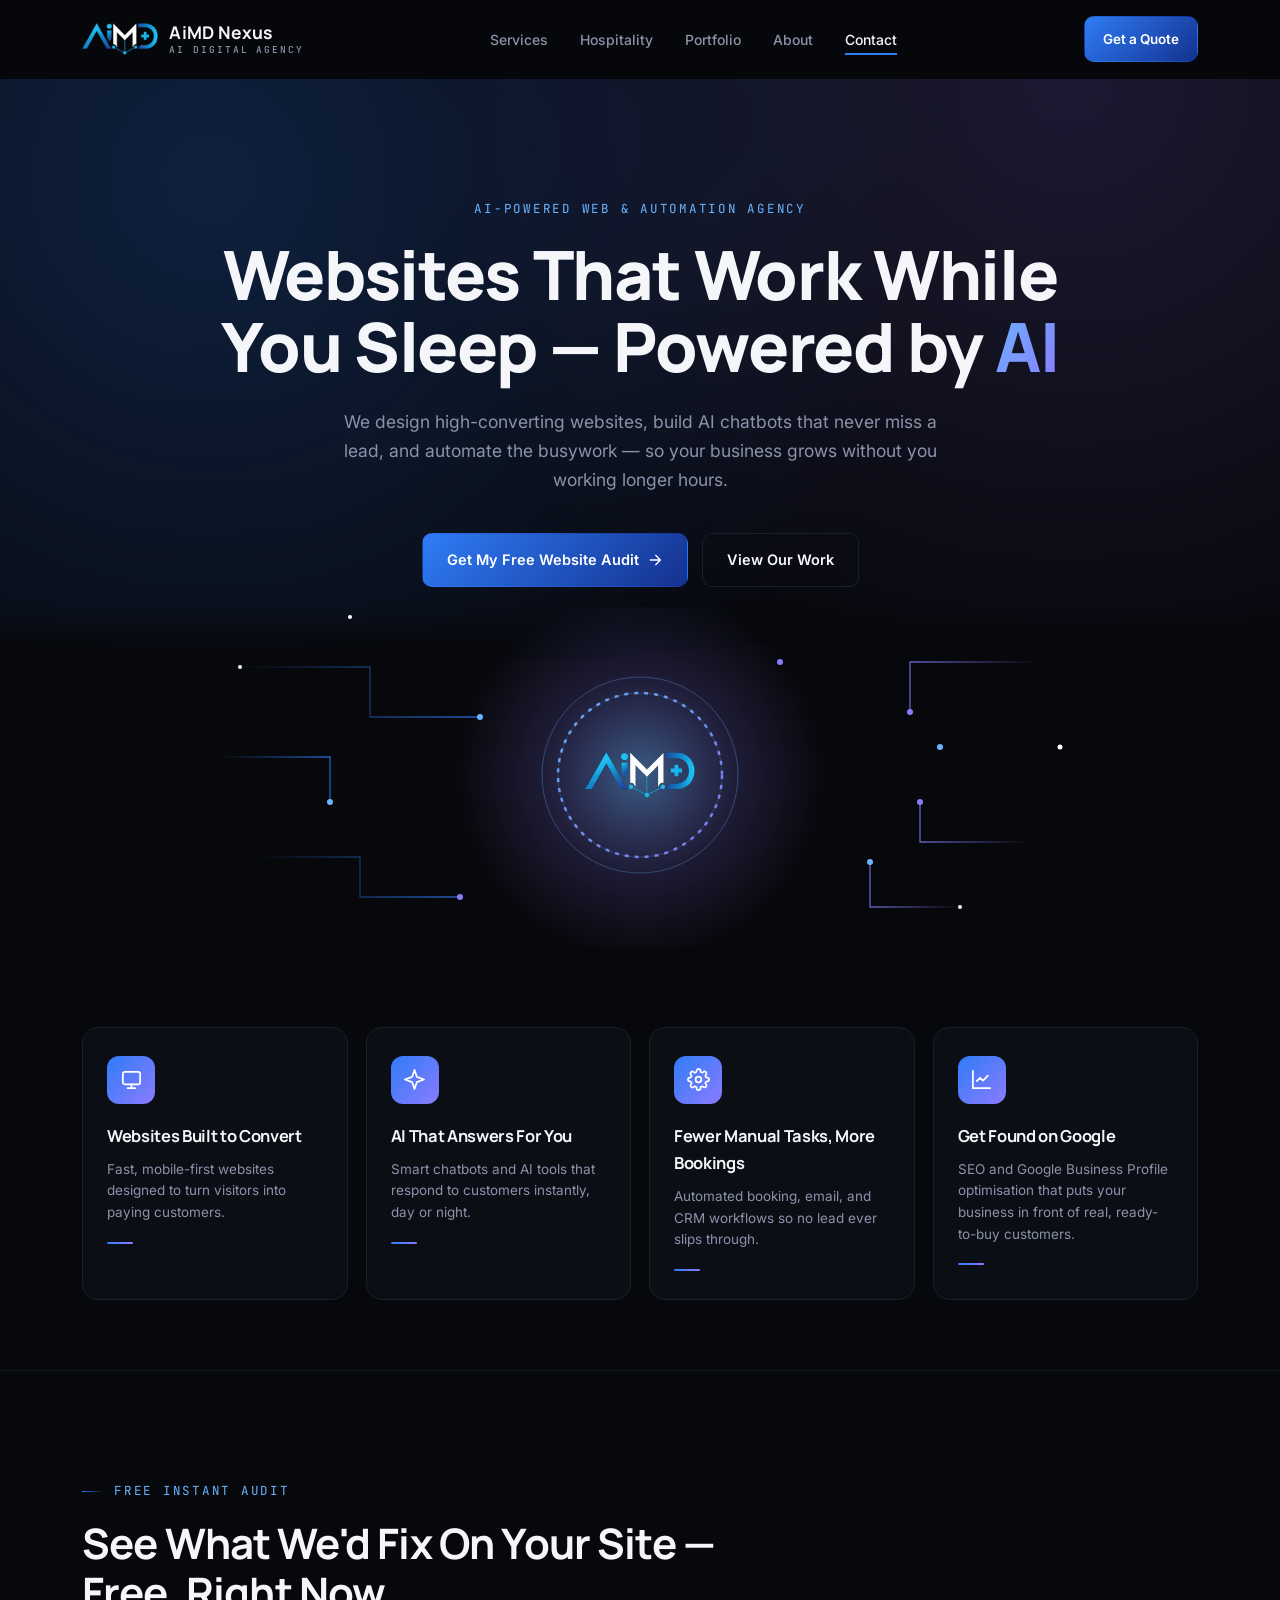
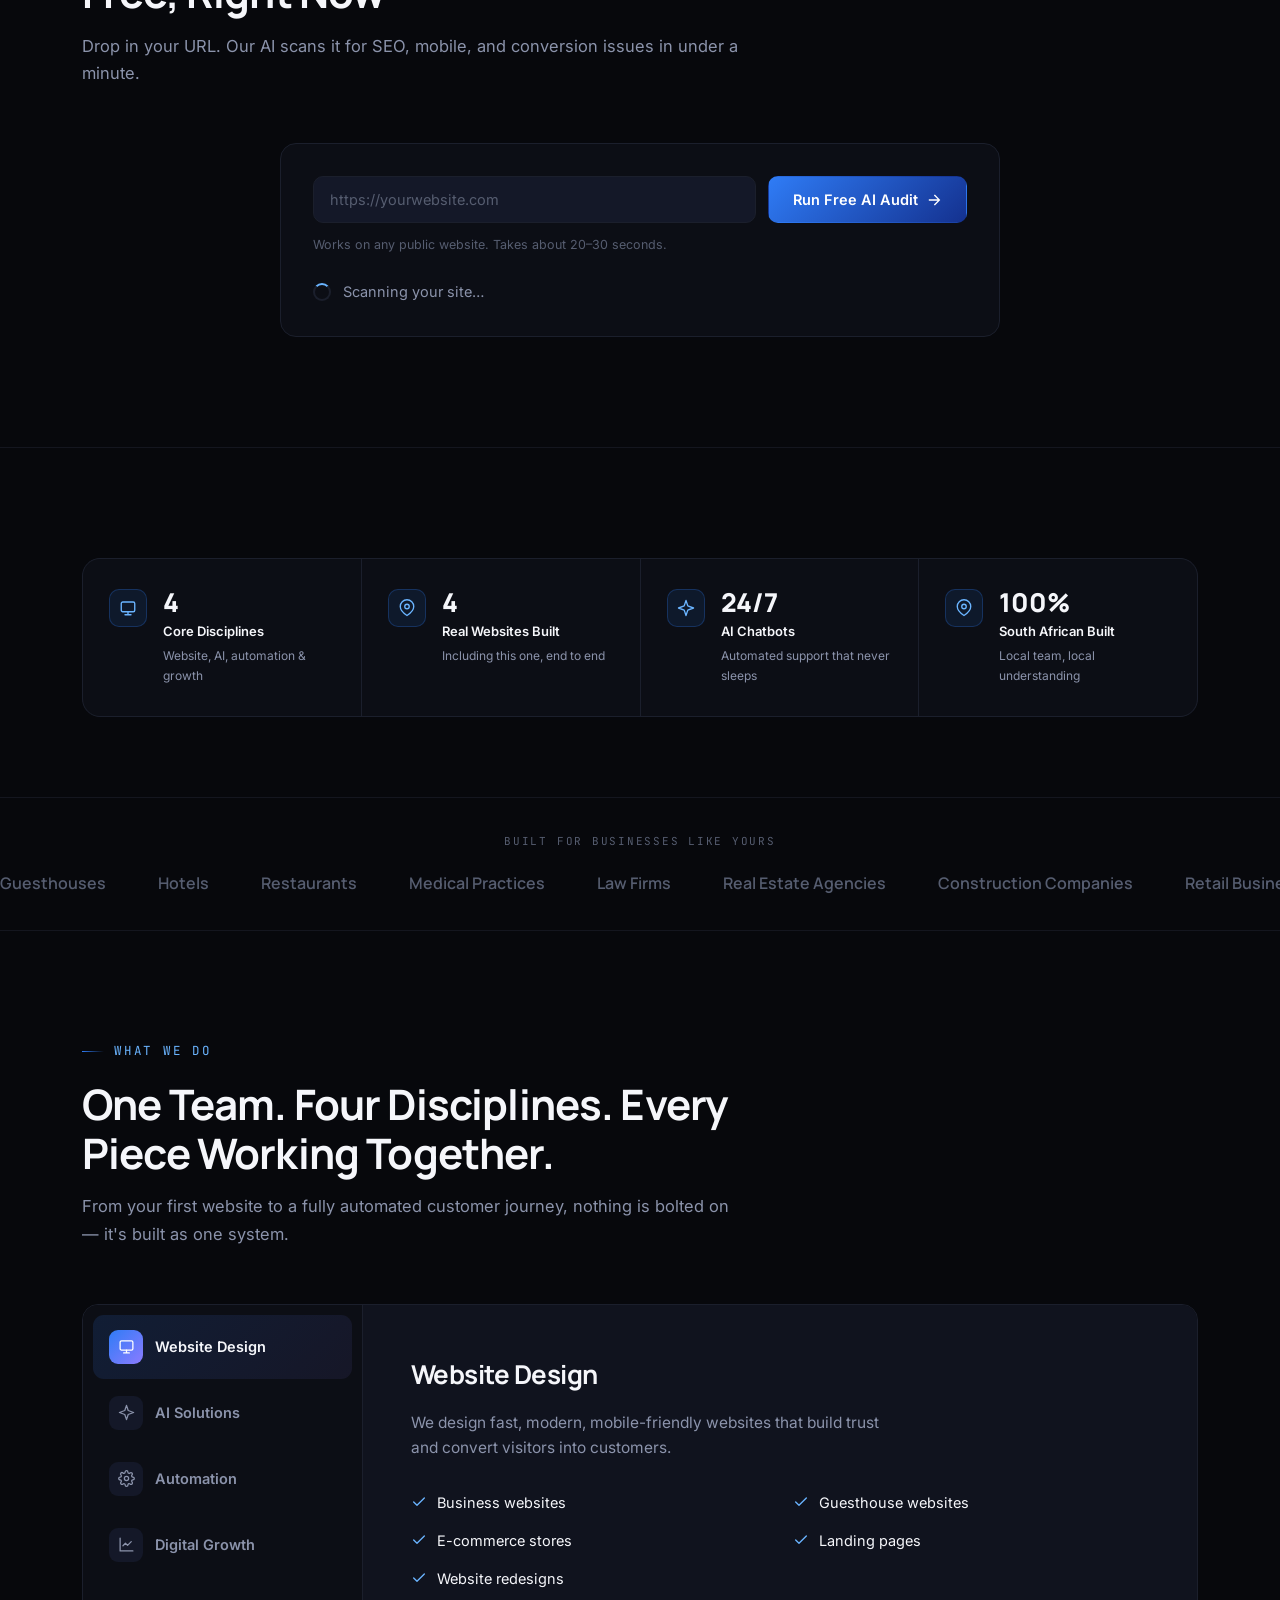
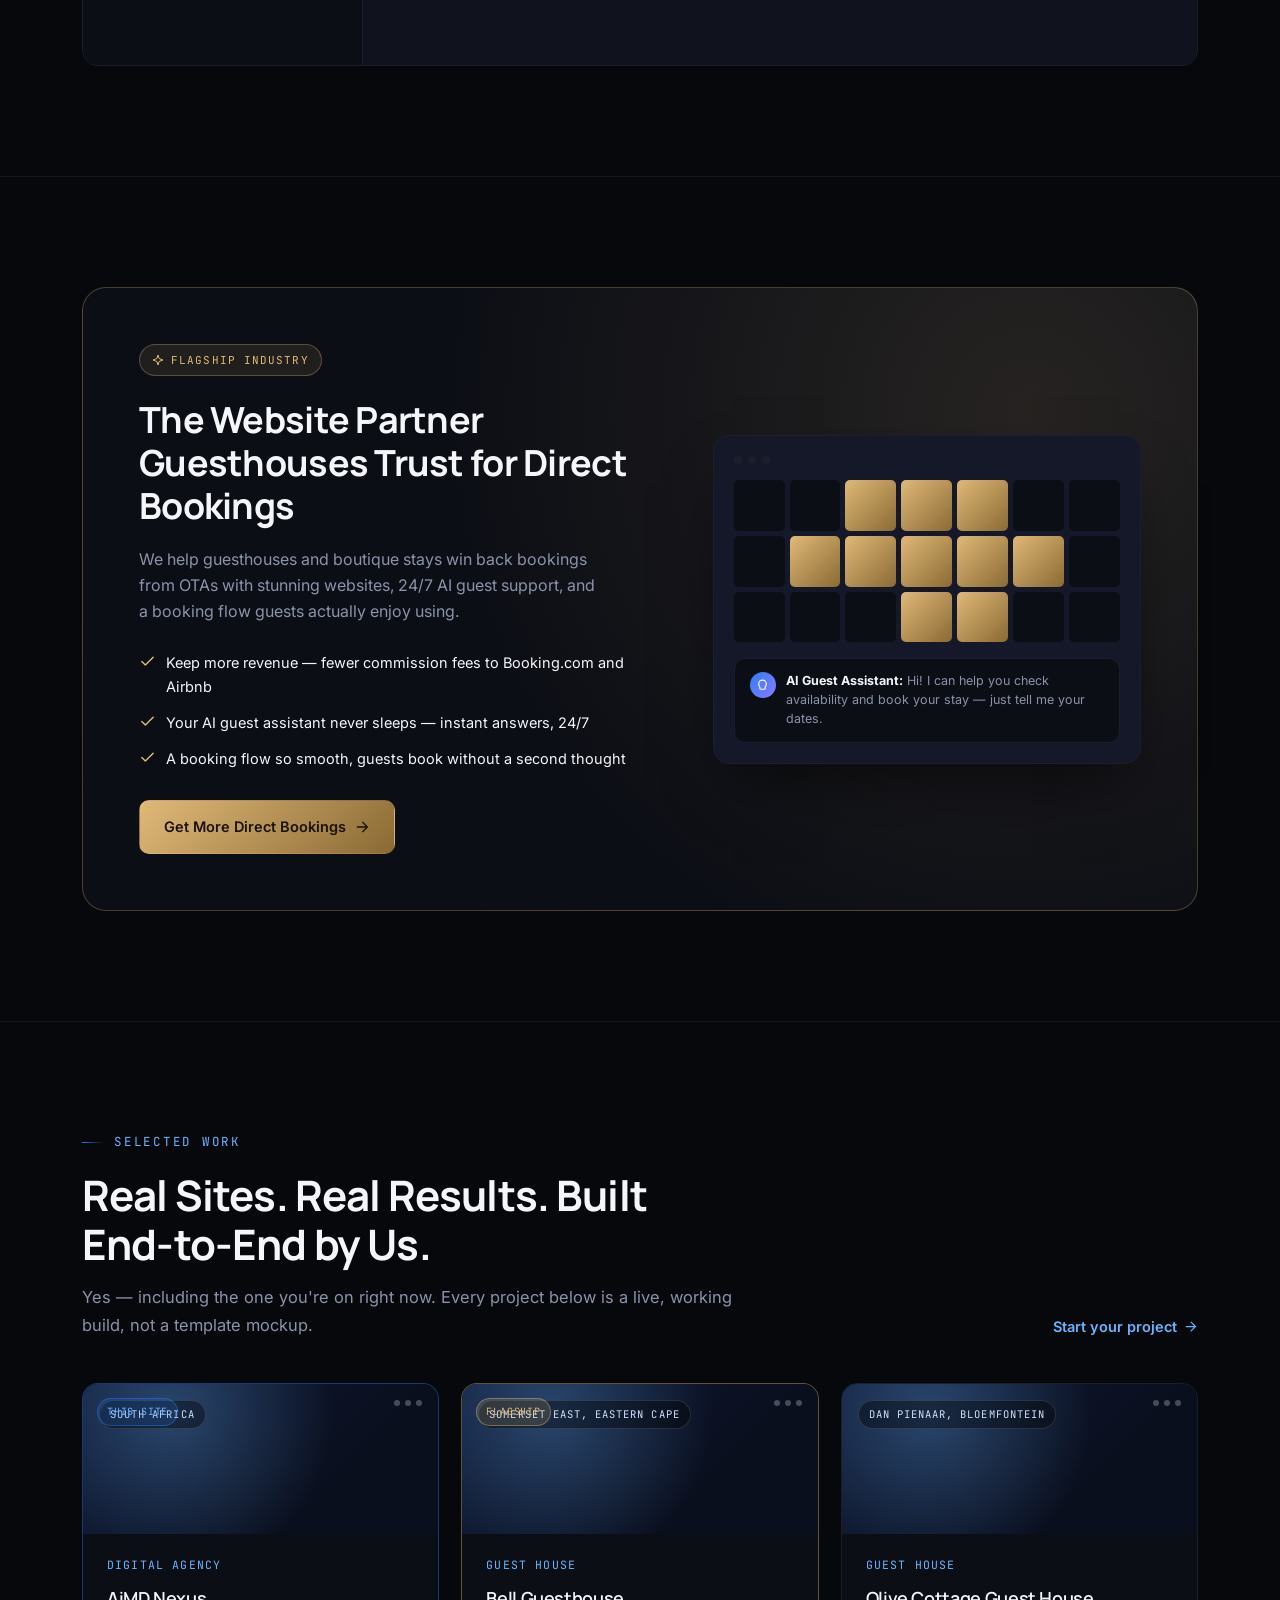
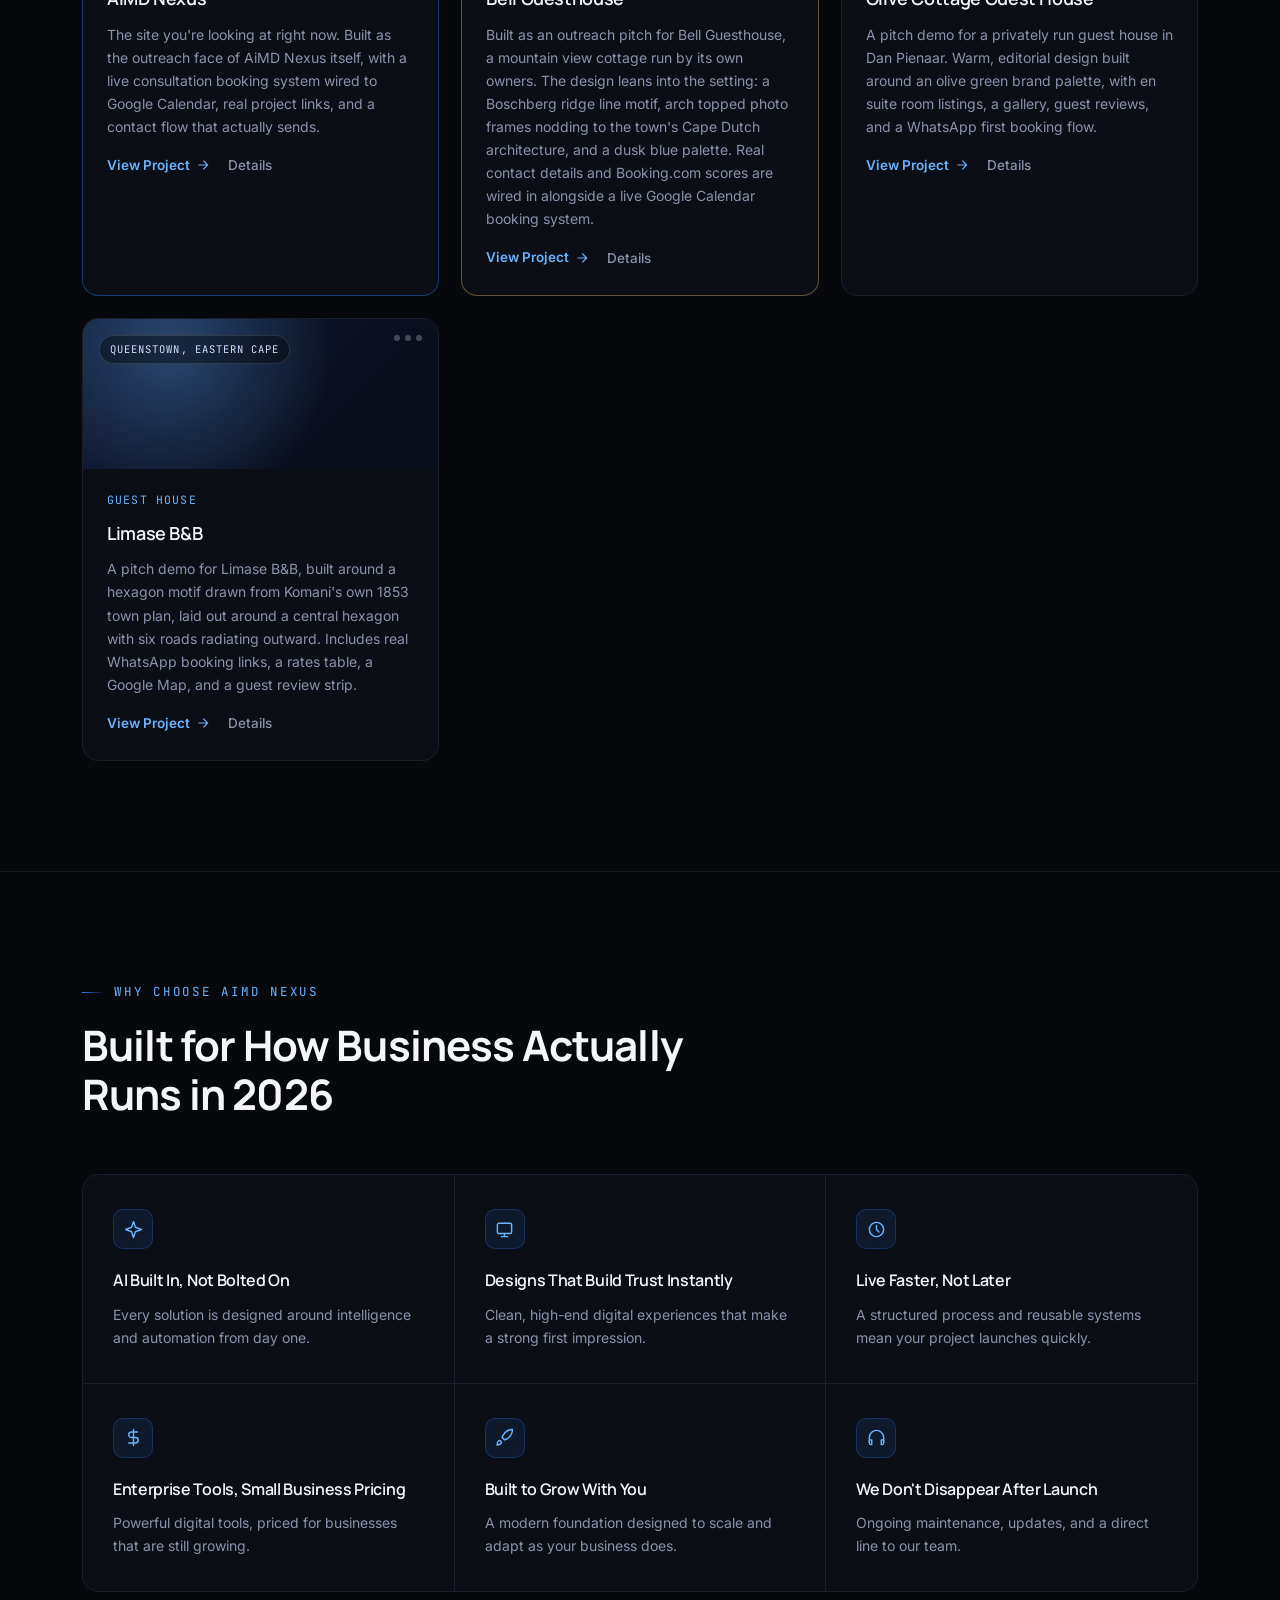
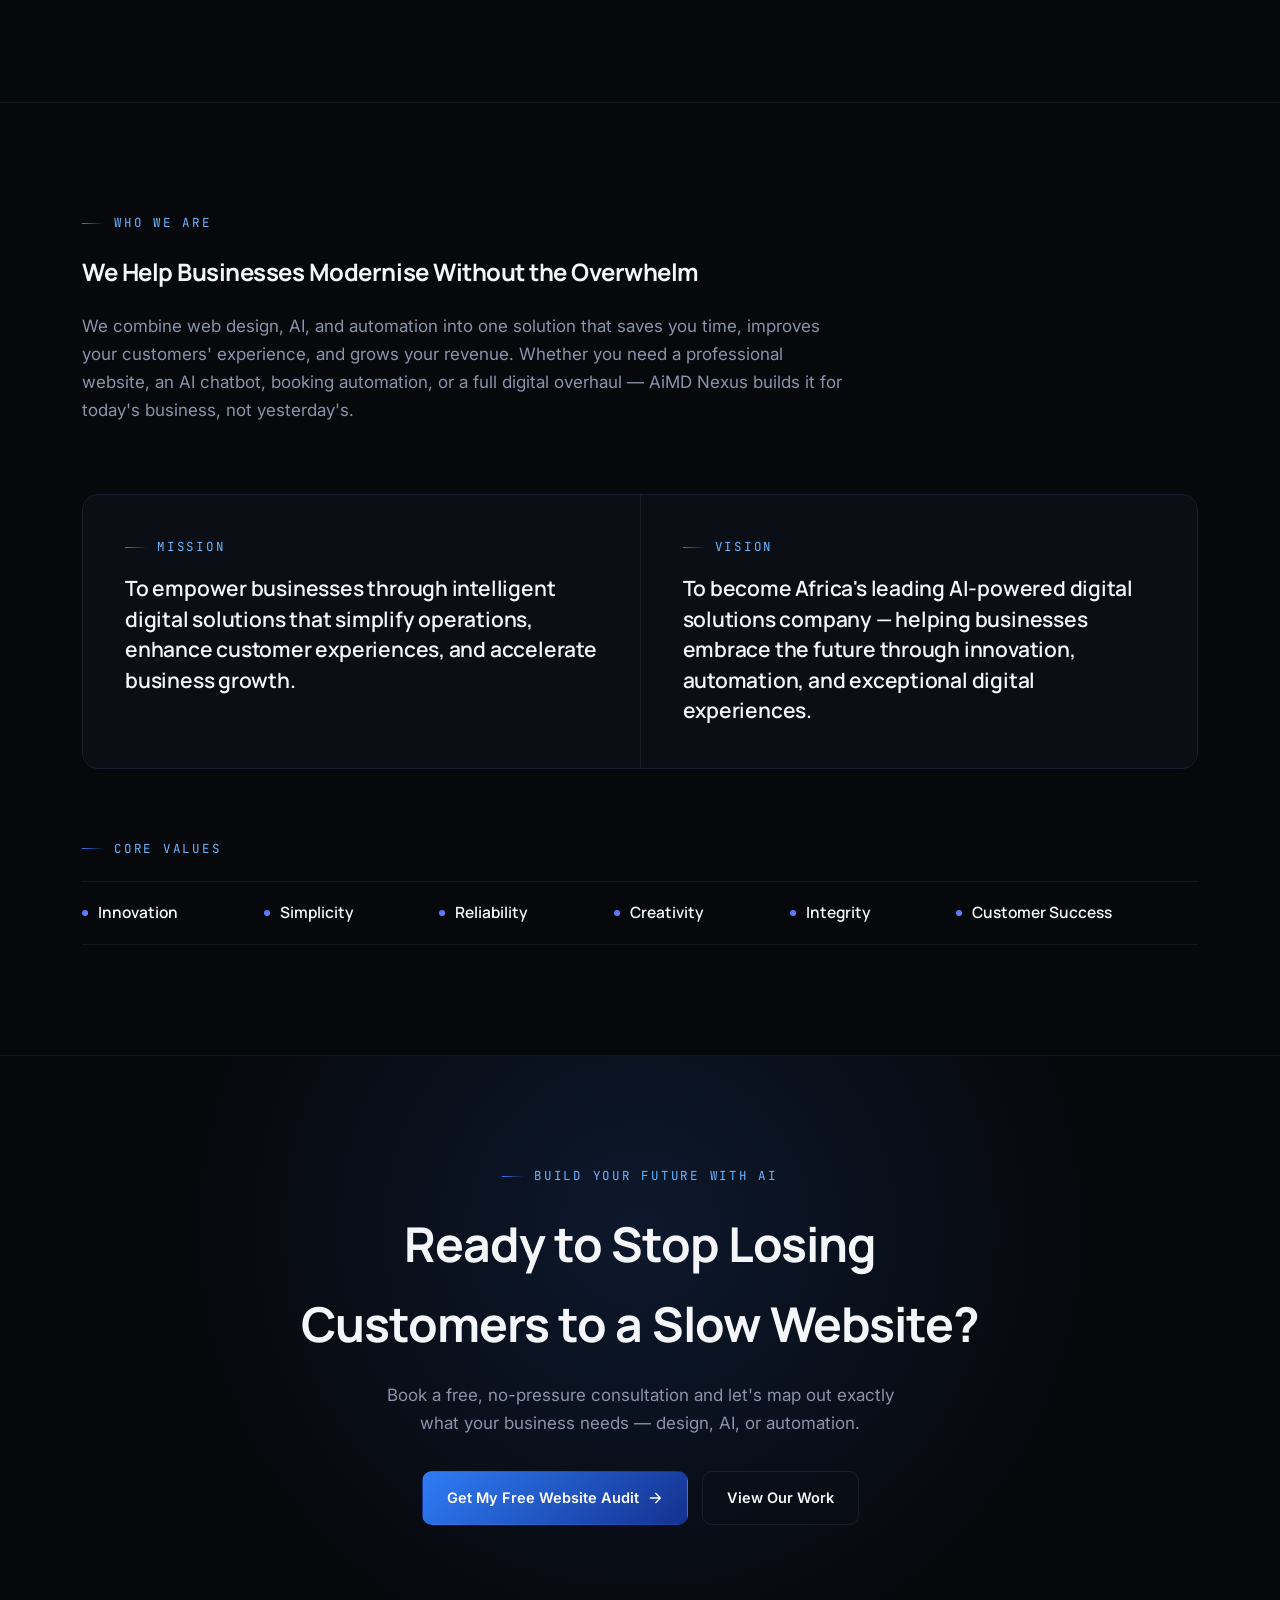
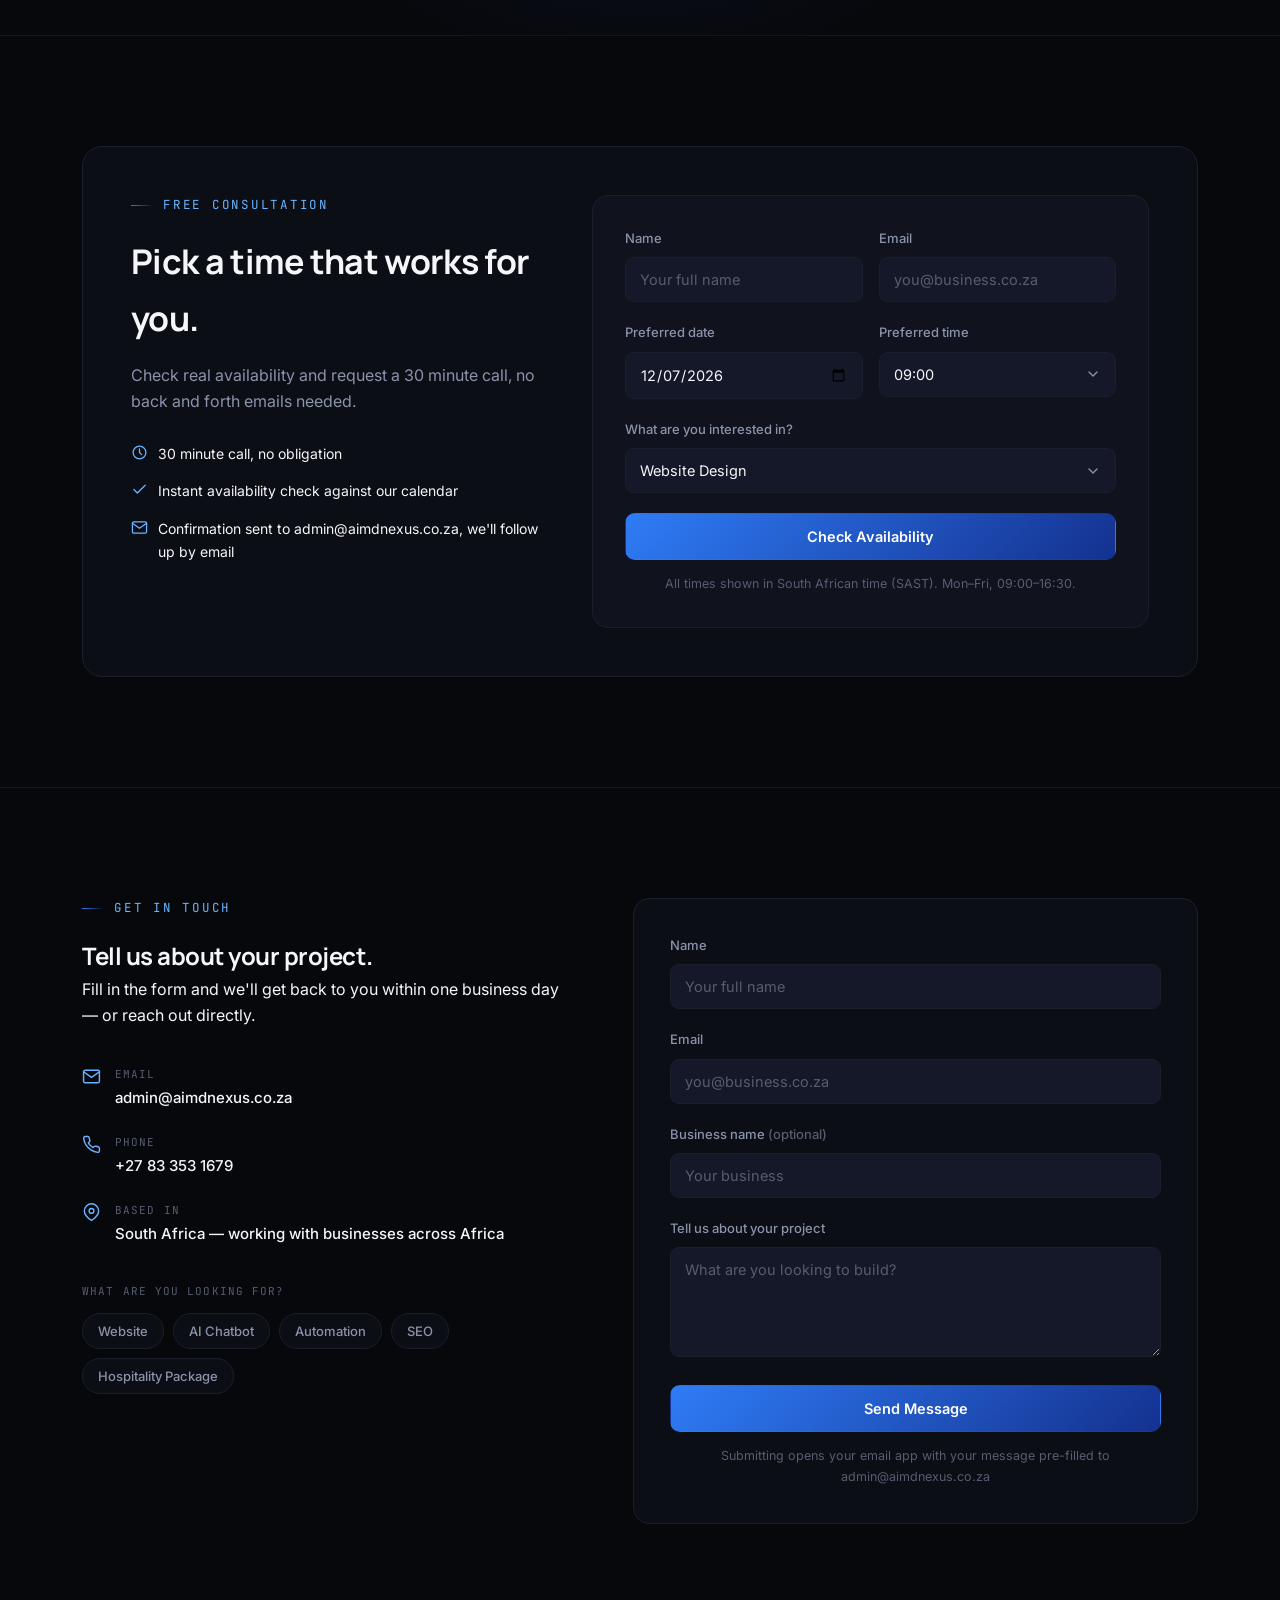
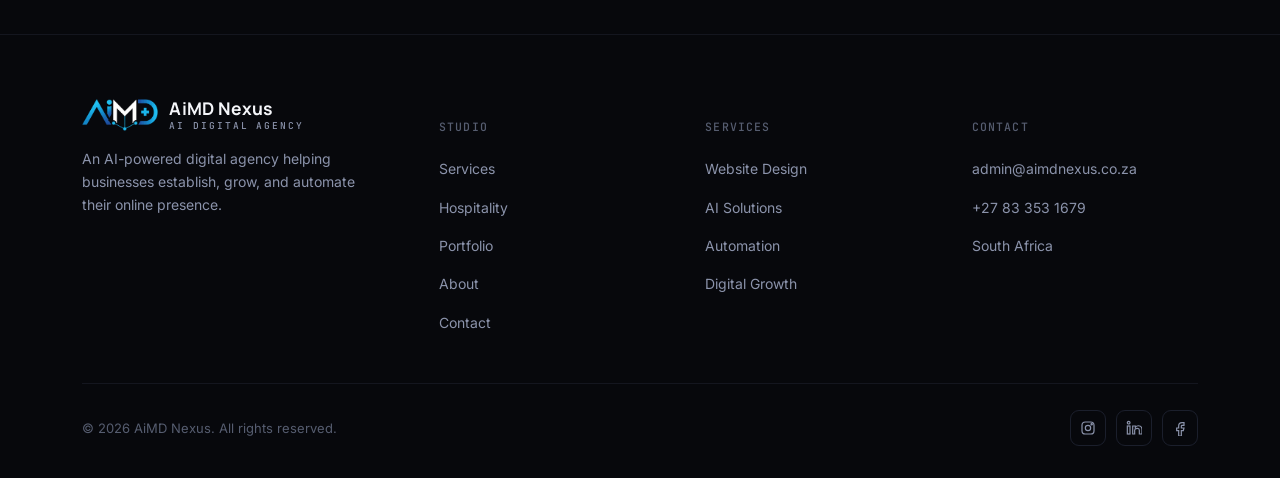
==== index.html @ cb008ee0 "Add files via upload" ====
<!DOCTYPE html>
<html lang="en">
<head>
<meta charset="UTF-8">
<meta name="viewport" content="width=device-width, initial-scale=1.0">
<title>AI Web Design & Automation Agency South Africa | AiMD Nexus</title>
<meta name="description" content="AiMD Nexus builds AI-powered websites, chatbots & automation for guesthouses and small businesses across South Africa. Book a free consultation today.">
<link rel="icon" type="image/png" href="[data-uri]">
<link rel="preconnect" href="https://fonts.googleapis.com">
<link rel="preconnect" href="https://fonts.gstatic.com" crossorigin>
<link href="https://fonts.googleapis.com/css2?family=Manrope:wght@500;600;700;800&family=Inter:wght@400;500;600&family=JetBrains+Mono:wght@500&display=swap" rel="stylesheet">
<style>
  :root{
    --bg: #07080c;
    --bg-panel: #0c0e15;
    --bg-panel-alt: #10131e;
    --bg-raised: #141828;
    --line: #1b1f2c;
    --line-soft: #14161f;
    --blue: #2f7cf6;
    --blue-deep: #14318f;
    --blue-glow: #6ab4ff;
    --violet: #8b7bff;
    --gold: #e0b978;
    --gold-deep: #8a6a34;
    --text: #f5f6fa;
    --muted: #8b93ab;
    --muted-dim: #565d70;
    --radius: 16px;
    --max: 1180px;
    --ease: cubic-bezier(.22,1,.36,1);
  }

  *,*::before,*::after{ box-sizing:border-box; }
  html{ scroll-behavior:smooth; }
  @media (prefers-reduced-motion: reduce){
    html{ scroll-behavior:auto; }
    *,*::before,*::after{ animation-duration:0.001ms !important; animation-iteration-count:1 !important; transition-duration:0.001ms !important; scroll-behavior:auto !important; }
  }

  body{
    margin:0;
    background:var(--bg);
    color:var(--text);
    font-family:'Inter',system-ui,sans-serif;
    font-size:16px;
    line-height:1.65;
    -webkit-font-smoothing:antialiased;
  }

  h1,h2,h3,h4{
    font-family:'Manrope',system-ui,sans-serif;
    margin:0;
    letter-spacing:-0.02em;
    color:var(--text);
  }

  p{ margin:0; }
  a{ color:inherit; text-decoration:none; }
  ul{ list-style:none; margin:0; padding:0; }
  button{ font-family:inherit; cursor:pointer; }
  img{ max-width:100%; display:block; }

  .wrap{ max-width:var(--max); margin:0 auto; padding:0 32px; }

  .eyebrow{
    display:flex; align-items:center; gap:10px;
    font-family:'JetBrains Mono',monospace; font-size:12.5px; letter-spacing:0.14em; text-transform:uppercase;
    color:var(--blue-glow); margin-bottom:18px;
  }
  .eyebrow::before{ content:''; width:22px; height:1px; background:linear-gradient(90deg,var(--blue),transparent); }
  .eyebrow.gold{ color:var(--gold); }
  .eyebrow.gold::before{ background:linear-gradient(90deg,var(--gold),transparent); }

  .btn{
    display:inline-flex; align-items:center; gap:8px; padding:14px 24px; border-radius:10px;
    font-weight:600; font-size:14.5px; border:1px solid transparent;
    transition:transform .25s var(--ease), box-shadow .25s var(--ease), background .25s var(--ease), border-color .25s var(--ease);
    white-space:nowrap;
  }
  .btn-primary{ background:linear-gradient(135deg,var(--blue),var(--blue-deep)); color:#fff; }
  .btn-primary:hover{ transform:translateY(-2px); box-shadow:0 12px 30px -10px rgba(47,124,246,.6); }
  .btn-ghost{ background:transparent; border-color:var(--line); color:var(--text); }
  .btn-ghost:hover{ border-color:var(--blue); background:rgba(47,124,246,.08); }
  .btn-gold{ background:linear-gradient(135deg,var(--gold),var(--gold-deep)); color:#1a1305; }
  .btn-gold:hover{ transform:translateY(-2px); box-shadow:0 12px 30px -10px rgba(224,185,120,.45); }
  .btn:hover svg{ transform:translateX(3px); }
  .btn svg{ transition:transform .25s var(--ease); }
  .btn-sm{ padding:11px 18px; font-size:13.5px; }

  .btn:focus-visible, a:focus-visible, button:focus-visible, input:focus-visible, textarea:focus-visible{
    outline:2px solid var(--blue-glow); outline-offset:3px; border-radius:6px;
  }

  /* ---------- AI AUDIT WIDGET ---------- */
  .audit-shell{
    max-width:720px; margin:0 auto;
    background:var(--bg-panel); border:1px solid var(--line); border-radius:var(--radius);
    padding:32px;
  }
  .audit-form{ display:flex; gap:12px; flex-wrap:wrap; }
  .audit-form input{
    flex:1 1 260px; background:var(--bg-raised); border:1px solid var(--line); border-radius:10px;
    padding:14px 16px; color:var(--text); font-size:14.5px; font-family:inherit;
  }
  .audit-form input::placeholder{ color:var(--muted-dim); }
  .audit-note{ margin-top:12px; font-size:12.5px; color:var(--muted-dim); }

  .audit-error{
    margin-top:16px; padding:14px 16px; border-radius:10px;
    background:rgba(224,90,90,.1); border:1px solid rgba(224,90,90,.3); color:#f0a3a3; font-size:14px;
  }

  .audit-loading{
    margin-top:24px; display:flex; align-items:center; gap:12px; color:var(--muted); font-size:14.5px;
  }
  .audit-spinner{
    width:18px; height:18px; border-radius:50%;
    border:2px solid var(--line); border-top-color:var(--blue-glow);
    animation:auditSpin .8s linear infinite;
  }
  @keyframes auditSpin{ to{ transform:rotate(360deg); } }

  .audit-results{ margin-top:28px; }
  .audit-impression{ font-size:16px; color:var(--text); margin-bottom:20px; }
  .audit-findings{ display:grid; gap:10px; margin-bottom:24px; }
  .audit-finding{
    display:flex; align-items:flex-start; gap:12px; padding:14px 16px;
    background:var(--bg-raised); border:1px solid var(--line); border-radius:10px;
  }
  .audit-finding-icon{
    width:20px; height:20px; border-radius:50%; flex:0 0 20px; margin-top:2px;
    display:flex; align-items:center; justify-content:center; font-size:12px; font-weight:700;
  }
  .audit-finding-icon.pass{ background:rgba(90,200,140,.15); color:#7ee0ab; }
  .audit-finding-icon.warning{ background:rgba(224,185,120,.15); color:var(--gold); }
  .audit-finding-icon.fail{ background:rgba(224,90,90,.15); color:#f0a3a3; }
  .audit-finding-body b{ display:block; font-size:13.5px; color:var(--text); margin-bottom:2px; }
  .audit-finding-body span{ font-size:13.5px; color:var(--muted); }

  .audit-fixes h4{ font-size:14px; color:var(--text); margin-bottom:10px; }
  .audit-fixes ul{ display:grid; gap:8px; margin-bottom:24px; }
  .audit-fixes li{ font-size:14px; color:var(--muted); padding-left:20px; position:relative; }
  .audit-fixes li::before{ content:'\2192'; position:absolute; left:0; color:var(--blue-glow); }

  @media (max-width:640px){
    .audit-shell{ padding:24px; }
    .audit-form{ flex-direction:column; }
  }

  /* ---------- NAV ---------- */
  header{
    position:sticky; top:0; z-index:100;
    background:rgba(7,8,12,.7); backdrop-filter:blur(16px); -webkit-backdrop-filter:blur(16px);
    border-bottom:1px solid transparent; transition:border-color .3s var(--ease), background .3s var(--ease);
  }
  header.scrolled{ border-bottom-color:var(--line); background:rgba(7,8,12,.92); }
  nav{ display:flex; align-items:center; justify-content:space-between; padding:16px 32px; max-width:var(--max); margin:0 auto; }
  .brand{ display:flex; align-items:center; gap:11px; }
  .brand img{ height:32px; width:auto; }
  .brand-word{ display:flex; flex-direction:column; line-height:1; }
  .brand-word .b1{ font-family:'Manrope'; font-weight:700; font-size:17.5px; letter-spacing:0.005em; }
  .brand-word .b2{ font-family:'JetBrains Mono'; font-weight:500; font-size:9.5px; letter-spacing:.2em; color:var(--muted); margin-top:3px; }

  .nav-links{ display:flex; align-items:center; gap:32px; }
  .nav-links a{ font-size:14px; font-weight:500; color:var(--muted); position:relative; padding:4px 0; transition:color .2s; }
  .nav-links a::after{ content:''; position:absolute; left:0; bottom:-3px; height:2px; width:0; background:var(--blue); transition:width .25s var(--ease); }
  .nav-links a:hover, .nav-links a.active{ color:var(--text); }
  .nav-links a:hover::after, .nav-links a.active::after{ width:100%; }

  .nav-right{ display:flex; align-items:center; gap:20px; }
  .burger{ display:none; background:none; border:none; padding:8px; }
  .burger span{ display:block; width:22px; height:2px; background:var(--text); margin:5px 0; transition:transform .3s var(--ease), opacity .3s var(--ease); }
  .burger.open span:nth-child(1){ transform:translateY(7px) rotate(45deg); }
  .burger.open span:nth-child(2){ opacity:0; }
  .burger.open span:nth-child(3){ transform:translateY(-7px) rotate(-45deg); }

  .mobile-panel{ display:none; flex-direction:column; gap:2px; padding:8px 32px 22px; border-bottom:1px solid var(--line); background:rgba(7,8,12,.98); }
  .mobile-panel.open{ display:flex; }
  .mobile-panel a{ padding:13px 4px; font-size:15.5px; font-weight:500; color:var(--muted); border-bottom:1px solid var(--line-soft); }
  .mobile-panel a:hover{ color:var(--text); }
  .mobile-panel .btn{ margin-top:14px; justify-content:center; }

  /* ---------- HERO ---------- */
  .hero{ position:relative; padding:120px 0 60px; overflow:hidden; }
  .hero-glow{
    position:absolute; inset:-10% -10% auto -10%; height:640px; z-index:0; pointer-events:none;
    background:
      radial-gradient(circle at 22% 30%, rgba(47,124,246,.22), transparent 55%),
      radial-gradient(circle at 78% 15%, rgba(139,123,255,.16), transparent 50%);
    filter:blur(20px);
  }
  .hero .wrap{ position:relative; z-index:1; text-align:center; }
  .hero .eyebrow{ justify-content:center; }
  .hero .eyebrow::before{ display:none; }
  .hero h1{ font-size:clamp(38px,6vw,68px); font-weight:800; line-height:1.06; max-width:920px; margin:0 auto; }
  .hero h1 span{
    background:linear-gradient(120deg,var(--blue-glow),var(--violet));
    -webkit-background-clip:text; background-clip:text; color:transparent;
  }
  .hero-sub{ margin:26px auto 0; max-width:600px; font-size:17.5px; color:var(--muted); }
  .hero-actions{ display:flex; gap:14px; margin-top:38px; flex-wrap:wrap; justify-content:center; }

  .hero-orb{ position:relative; height:340px; margin-top:20px; z-index:1; }
  .hero-orb svg{ width:100%; height:100%; }
  .orb-ring{ animation:ringSpin 40s linear infinite; transform-origin:460px 190px; }
  .orb-ring-pulse{ animation:ringPulse 3.2s ease-in-out infinite; transform-origin:460px 190px; }
  @keyframes ringSpin{ from{ transform:rotate(0deg); } to{ transform:rotate(360deg); } }
  @keyframes ringPulse{ 0%,100%{ opacity:.3; } 50%{ opacity:.7; } }
  .trace-node{ animation:pulse 3.6s ease-in-out infinite; }
  @keyframes pulse{ 0%,100%{ opacity:.5; } 50%{ opacity:1; } }
  .spark{ animation:sparkle 2.4s ease-in-out infinite; }
  @keyframes sparkle{ 0%,100%{ opacity:.3; } 50%{ opacity:1; } }

  /* ---------- QUICK GLANCE GRID ---------- */
  .quick-glance{ padding:20px 0 70px; border-top:none; }
  .quick-grid{ display:grid; grid-template-columns:repeat(4,1fr); gap:18px; }
  .quick-card{
    background:var(--bg-panel); border:1px solid var(--line); border-radius:16px; padding:28px 24px;
    transition:transform .3s var(--ease), border-color .3s var(--ease);
  }
  .quick-card:hover{ transform:translateY(-3px); border-color:rgba(47,124,246,.4); }
  .quick-card .qc-icon{
    width:48px; height:48px; border-radius:12px; display:flex; align-items:center; justify-content:center;
    background:linear-gradient(135deg,var(--blue),var(--violet)); margin-bottom:18px;
  }
  .quick-card .qc-icon svg{ width:23px; height:23px; stroke:#fff; }
  .quick-card h3{ font-size:16.5px; font-weight:700; }
  .quick-card p{ margin-top:10px; color:var(--muted); font-size:13.5px; line-height:1.6; }
  .qc-line{ margin-top:18px; width:26px; height:2px; background:linear-gradient(90deg,var(--blue),var(--violet)); border-radius:2px; }

  /* ---------- STATS STRIP ---------- */
  .stats-strip{ padding-bottom:80px; }
  .stats-panel{
    background:var(--bg-panel); border:1px solid var(--line); border-radius:18px;
    display:grid; grid-template-columns:repeat(4,1fr); gap:1px; background:var(--line); overflow:hidden;
  }
  .stat-item{ background:var(--bg-panel); padding:30px 26px; display:flex; gap:16px; align-items:flex-start; }
  .stat-item .si-icon{ width:38px; height:38px; border-radius:10px; background:rgba(47,124,246,.1); border:1px solid rgba(47,124,246,.25); display:flex; align-items:center; justify-content:center; flex-shrink:0; }
  .stat-item .si-icon svg{ width:18px; height:18px; stroke:var(--blue-glow); }
  .stat-item .si-num{ font-family:'Manrope'; font-weight:800; font-size:26px; line-height:1; }
  .stat-item .si-label{ font-size:13px; font-weight:600; margin-top:6px; }
  .stat-item .si-sub{ font-size:12px; color:var(--muted); margin-top:4px; }

  /* ---------- MARQUEE ---------- */
  .marquee-section{ padding:34px 0; border-top:1px solid var(--line-soft); border-bottom:1px solid var(--line-soft); overflow:hidden; }
  .marquee-label{ text-align:center; font-family:'JetBrains Mono'; font-size:11px; letter-spacing:.16em; text-transform:uppercase; color:var(--muted-dim); margin-bottom:20px; }
  .marquee-track{ display:flex; width:max-content; gap:52px; animation:scroll-left 32s linear infinite; }
  .marquee-section:hover .marquee-track{ animation-play-state:paused; }
  @keyframes scroll-left{ from{ transform:translateX(0); } to{ transform:translateX(-50%); } }
  .marquee-track span{ font-family:'Manrope'; font-weight:600; font-size:16px; color:var(--muted-dim); white-space:nowrap; }
  @media (prefers-reduced-motion: reduce){
    .marquee-track{ animation:none; flex-wrap:wrap; justify-content:center; }
  }

  /* ---------- SECTION shared ---------- */
  section{ padding:110px 0; border-top:1px solid var(--line-soft); }
  .hero{ border-top:none; }
  .marquee-section + section{ border-top:none; }
  .section-head{ max-width:660px; margin-bottom:56px; }
  .section-head.center{ margin-left:auto; margin-right:auto; text-align:center; }
  .section-head.center .eyebrow{ justify-content:center; }
  .section-head.center .eyebrow::before{ display:none; }
  .section-head h2{ font-size:clamp(28px,3.6vw,42px); font-weight:700; line-height:1.16; }
  .section-head p.lead{ margin-top:16px; color:var(--muted); font-size:16.5px; }

  [data-reveal]{ opacity:0; transform:translateY(22px); transition:opacity .7s var(--ease), transform .7s var(--ease); }
  [data-reveal].in-view{ opacity:1; transform:translateY(0); }

  /* ---------- SERVICES TABS ---------- */
  .tabs-shell{ display:grid; grid-template-columns:280px 1fr; gap:0; border:1px solid var(--line); border-radius:var(--radius); overflow:hidden; }
  .tabs-list{ background:var(--bg-panel); border-right:1px solid var(--line); padding:10px; display:flex; flex-direction:column; gap:2px; }
  .tab-btn{
    display:flex; align-items:center; gap:12px; padding:15px 16px; border-radius:11px; background:none; border:none;
    text-align:left; color:var(--muted); font-size:14.5px; font-weight:600; font-family:'Inter'; transition:all .2s var(--ease);
  }
  .tab-btn .tab-ic{ width:34px; height:34px; border-radius:9px; background:var(--bg-raised); display:flex; align-items:center; justify-content:center; flex-shrink:0; }
  .tab-btn .tab-ic svg{ width:17px; height:17px; stroke:var(--muted); }
  .tab-btn:hover{ background:var(--bg-panel-alt); color:var(--text); }
  .tab-btn.active{ background:linear-gradient(135deg, rgba(47,124,246,.14), rgba(139,123,255,.08)); color:var(--text); }
  .tab-btn.active .tab-ic{ background:linear-gradient(135deg,var(--blue),var(--violet)); }
  .tab-btn.active .tab-ic svg{ stroke:#fff; }

  .tab-panel{ background:var(--bg-panel-alt); padding:48px; position:relative; min-height:360px; }
  .tab-content{ display:none; animation:fadeUp .4s var(--ease); }
  .tab-content.active{ display:block; }
  @keyframes fadeUp{ from{ opacity:0; transform:translateY(10px);} to{ opacity:1; transform:translateY(0);} }
  .tab-content h3{ font-size:26px; font-weight:700; }
  .tab-content p.tab-desc{ margin-top:14px; color:var(--muted); font-size:15.5px; max-width:480px; }
  .tab-bullets{ margin-top:30px; display:grid; grid-template-columns:1fr 1fr; gap:14px 26px; }
  .tab-bullets li{ display:flex; align-items:flex-start; gap:10px; font-size:14.5px; color:var(--text); }
  .tab-bullets svg{ width:16px; height:16px; stroke:var(--blue-glow); flex-shrink:0; margin-top:3px; }

  /* ---------- HOSPITALITY SPOTLIGHT ---------- */
  .spotlight{
    border:1px solid rgba(224,185,120,.28); border-radius:24px;
    background:
      radial-gradient(circle at 85% 20%, rgba(224,185,120,.12), transparent 55%),
      var(--bg-panel);
    padding:56px; display:grid; grid-template-columns:1.1fr 0.9fr; gap:50px; align-items:center;
  }
  .spotlight-badge{
    display:inline-flex; align-items:center; gap:7px; font-family:'JetBrains Mono'; font-size:11px; letter-spacing:.1em;
    text-transform:uppercase; color:var(--gold); background:rgba(224,185,120,.1); border:1px solid rgba(224,185,120,.3);
    padding:6px 12px; border-radius:100px; margin-bottom:22px;
  }
  .spotlight h2{ font-size:clamp(26px,3.2vw,36px); font-weight:700; line-height:1.2; }
  .spotlight p.desc{ margin-top:18px; color:var(--muted); font-size:16px; max-width:460px; }
  .spotlight-points{ margin-top:26px; display:flex; flex-direction:column; gap:12px; }
  .spotlight-points li{ display:flex; gap:10px; align-items:flex-start; font-size:14.5px; color:var(--text); }
  .spotlight-points svg{ width:17px; height:17px; stroke:var(--gold); flex-shrink:0; margin-top:2px; }
  .spotlight .btn{ margin-top:30px; }

  .spotlight-mock{ position:relative; }
  .mock-card{
    background:var(--bg-raised); border:1px solid var(--line); border-radius:16px; padding:20px;
    box-shadow:0 30px 60px -20px rgba(0,0,0,.6);
  }
  .mock-dots{ display:flex; gap:6px; margin-bottom:16px; }
  .mock-dots span{ width:8px; height:8px; border-radius:50%; background:var(--line); }
  .mock-cal{ display:grid; grid-template-columns:repeat(7,1fr); gap:5px; margin-bottom:16px; }
  .mock-cal div{ aspect-ratio:1; border-radius:5px; background:var(--bg-panel); }
  .mock-cal div.book{ background:linear-gradient(135deg,var(--gold),var(--gold-deep)); }
  .mock-chat{ background:var(--bg-panel); border:1px solid var(--line); border-radius:11px; padding:13px 15px; display:flex; gap:10px; align-items:flex-start; }
  .mock-chat .dot{ width:26px; height:26px; border-radius:50%; background:linear-gradient(135deg,var(--blue),var(--violet)); flex-shrink:0; display:flex; align-items:center; justify-content:center; }
  .mock-chat .dot svg{ width:13px; height:13px; stroke:#fff; }
  .mock-chat p{ font-size:12.5px; color:var(--muted); line-height:1.5; }
  .mock-chat p b{ color:var(--text); }

  /* ---------- PORTFOLIO (reused) ---------- */
  .section-top{ display:flex; align-items:flex-end; justify-content:space-between; gap:24px; flex-wrap:wrap; }
  .portfolio-grid{ margin-top:44px; display:grid; grid-template-columns:repeat(3,1fr); gap:22px; }
  .pf-card{ border:1px solid var(--line); border-radius:var(--radius); overflow:hidden; background:var(--bg-panel); display:flex; flex-direction:column; transition:transform .3s var(--ease), border-color .3s var(--ease); position:relative; }
  .pf-card:hover{ transform:translateY(-4px); border-color:rgba(47,124,246,.4); }
  .pf-card.flag{ border-color:rgba(224,185,120,.4); }
  .pf-card.meta{ border-color:rgba(47,124,246,.4); }
  .flag-badge{ position:absolute; top:14px; left:14px; z-index:2; font-family:'JetBrains Mono'; font-size:10px; letter-spacing:.08em; text-transform:uppercase; background:rgba(224,185,120,.16); border:1px solid rgba(224,185,120,.4); color:var(--gold); padding:5px 9px; border-radius:100px; }
  .flag-badge.meta-badge{ background:rgba(47,124,246,.16); border-color:rgba(47,124,246,.4); color:var(--blue-glow); }
  .pf-thumb{ height:150px; position:relative; background:radial-gradient(circle at 25% 20%, rgba(106,180,255,.3), transparent 55%), linear-gradient(135deg,#0f1a35,#0a0f1e 70%); display:flex; align-items:flex-start; padding:16px; }
  .pf-thumb .dots{ position:absolute; top:16px; right:16px; display:flex; gap:5px; }
  .pf-thumb .dots span{ width:6px; height:6px; border-radius:50%; background:rgba(255,255,255,.25); }
  .pf-tag{ font-family:'JetBrains Mono'; font-size:10.5px; letter-spacing:.1em; text-transform:uppercase; background:rgba(0,0,0,.4); border:1px solid rgba(255,255,255,.12); padding:5px 10px; border-radius:100px; color:#cfe0ff; }
  .pf-body{ padding:22px 24px 26px; }
  .pf-cat{ font-family:'JetBrains Mono'; font-size:11.5px; letter-spacing:.1em; text-transform:uppercase; color:var(--blue-glow); }
  .pf-body h3{ font-size:18px; margin-top:9px; font-weight:600; }
  .pf-body p{ margin-top:9px; color:var(--muted); font-size:14px; }
  .pf-actions{ display:flex; align-items:center; gap:18px; margin-top:16px; }
  .pf-link{ display:inline-flex; align-items:center; gap:6px; font-size:13.5px; font-weight:600; color:var(--blue-glow); background:none; border:none; padding:0; }
  .pf-link svg{ width:14px; height:14px; transition:transform .2s var(--ease); }
  .pf-link:hover svg{ transform:translateX(3px); }
  .pf-link-secondary{ color:var(--muted); font-weight:500; }
  .pf-link-secondary:hover{ color:var(--text); }
  .view-all{ display:flex; align-items:center; gap:6px; font-size:14.5px; font-weight:600; color:var(--blue-glow); }
  .view-all svg{ width:15px; height:15px; }

  /* ---------- WHY ---------- */
  .why-grid{ display:grid; grid-template-columns:repeat(3,1fr); gap:1px; background:var(--line); border:1px solid var(--line); border-radius:var(--radius); overflow:hidden; }
  .why-item{ background:var(--bg-panel); padding:34px 30px; }
  .why-item .icon{ width:40px; height:40px; border-radius:10px; background:rgba(47,124,246,.1); border:1px solid rgba(47,124,246,.25); display:flex; align-items:center; justify-content:center; margin-bottom:18px; }
  .why-item .icon svg{ width:19px; height:19px; stroke:var(--blue-glow); }
  .why-item h4{ font-size:16px; font-weight:600; }
  .why-item p{ margin-top:9px; color:var(--muted); font-size:14px; }

  /* ---------- ABOUT ---------- */
  .about-intro{ max-width:760px; }
  .about-intro p{ color:var(--muted); font-size:17px; margin-top:20px; }
  .mv-grid{ margin-top:70px; display:grid; grid-template-columns:1fr 1fr; gap:1px; background:var(--line); border:1px solid var(--line); border-radius:var(--radius); overflow:hidden; }
  .mv-item{ background:var(--bg-panel); padding:42px; }
  .mv-item .eyebrow{ margin-bottom:16px; }
  .mv-item p{ font-family:'Manrope'; font-weight:600; font-size:21px; line-height:1.45; letter-spacing:-0.01em; }

  .values-row{ margin-top:70px; }
  .values-row .eyebrow{ justify-content:flex-start; }
  .values-list{ display:flex; flex-wrap:wrap; gap:0; margin-top:22px; border-top:1px solid var(--line-soft); }
  .values-list li{
    font-family:'Manrope'; font-weight:600; font-size:15.5px; color:var(--text);
    padding:18px 26px 18px 0; border-bottom:1px solid var(--line-soft); flex:1 1 auto; display:flex; align-items:center; gap:10px;
  }
  .values-list li::before{ content:''; width:6px; height:6px; border-radius:50%; background:linear-gradient(135deg,var(--blue),var(--violet)); flex-shrink:0; }

  /* ---------- CTA ---------- */
  .cta{ position:relative; overflow:hidden; text-align:center; }
  .cta::before{ content:''; position:absolute; inset:0; background:radial-gradient(circle at 50% 30%, rgba(47,124,246,.14), transparent 60%); pointer-events:none; }
  .cta .wrap{ position:relative; }
  .cta h2{ font-size:clamp(30px,4.8vw,48px); max-width:680px; margin:0 auto; }
  .cta p{ margin:18px auto 0; color:var(--muted); font-size:17px; max-width:520px; }
  .cta .hero-actions{ margin-top:34px; justify-content:center; }

  /* ---------- CONTACT ---------- */
  #contact{ border-top:1px solid var(--line-soft); }
  .contact-grid{ display:grid; grid-template-columns:1fr 1.15fr; gap:60px; }
  .contact-info h2{ font-size:clamp(28px,3.4vw,38px); }
  .contact-info p.lead{ margin-top:16px; color:var(--muted); font-size:16px; max-width:400px; }
  .contact-details{ margin-top:36px; display:flex; flex-direction:column; gap:22px; }
  .contact-details .row{ display:flex; gap:14px; align-items:flex-start; }
  .contact-details svg{ width:19px; height:19px; stroke:var(--blue-glow); margin-top:2px; flex-shrink:0; }
  .contact-details .label{ font-family:'JetBrains Mono'; font-size:11px; letter-spacing:.1em; text-transform:uppercase; color:var(--muted-dim); }
  .contact-details .value{ font-size:15px; margin-top:3px; font-weight:500; }

  .chip-row{ margin-top:36px; }
  .chip-row .label{ font-family:'JetBrains Mono'; font-size:11px; letter-spacing:.1em; text-transform:uppercase; color:var(--muted-dim); margin-bottom:12px; }
  .chips{ display:flex; flex-wrap:wrap; gap:9px; }
  .chip{ padding:9px 15px; border-radius:100px; border:1px solid var(--line); background:var(--bg-panel); color:var(--muted); font-size:13px; font-weight:500; transition:all .2s var(--ease); }
  .chip:hover{ border-color:var(--blue); color:var(--text); }
  .chip.active{ background:var(--blue); border-color:var(--blue); color:#fff; }

  .form-card{ background:var(--bg-panel); border:1px solid var(--line); border-radius:var(--radius); padding:36px; position:relative; }
  .field{ margin-bottom:20px; }
  .field label{ display:block; font-size:13px; font-weight:500; color:var(--muted); margin-bottom:8px; }
  .field input, .field textarea, .field select{ width:100%; background:var(--bg-raised); border:1px solid var(--line); border-radius:9px; padding:13px 14px; color:var(--text); font-family:inherit; font-size:14.5px; transition:border-color .2s var(--ease), background .2s var(--ease); }
  .field select{ appearance:none; -webkit-appearance:none; background-image:url("data:image/svg+xml,%3Csvg xmlns='http://www.w3.org/2000/svg' viewBox='0 0 24 24' fill='none' stroke='%238b93ab' stroke-width='2' stroke-linecap='round' stroke-linejoin='round'%3E%3Cpath d='M6 9l6 6 6-6'/%3E%3C/svg%3E"); background-repeat:no-repeat; background-position:right 14px center; background-size:16px; padding-right:40px; }
  .field select:focus{ outline:none; border-color:var(--blue); }
  .field input::placeholder, .field textarea::placeholder{ color:var(--muted-dim); }
  .field input:focus, .field textarea:focus{ outline:none; border-color:var(--blue); background:#0d1730; }
  .field textarea{ resize:vertical; min-height:110px; }
  .field.error input, .field.error textarea{ border-color:#e0566a; }
  .error-msg{ color:#f08a97; font-size:12.5px; margin-top:6px; display:none; }
  .field.error .error-msg{ display:block; }
  .form-submit{ width:100%; justify-content:center; }
  .form-note{ font-size:12.5px; color:var(--muted-dim); margin-top:14px; text-align:center; }

  /* ---------- BOOKING WIDGET ---------- */
  #book{ border-top:1px solid var(--line-soft); }
  .booking-shell{
    background:var(--bg-panel); border:1px solid var(--line); border-radius:20px;
    padding:48px; display:grid; grid-template-columns:0.85fr 1.15fr; gap:50px;
  }
  .booking-info h2{ font-size:clamp(26px,3.2vw,34px); }
  .booking-info p.lead{ margin-top:16px; color:var(--muted); font-size:16px; }
  .booking-facts{ margin-top:28px; display:flex; flex-direction:column; gap:14px; }
  .booking-facts li{ display:flex; gap:10px; align-items:flex-start; font-size:14px; color:var(--text); }
  .booking-facts svg{ width:17px; height:17px; stroke:var(--blue-glow); flex-shrink:0; margin-top:2px; }

  .bk-card{ background:var(--bg-panel-alt); border:1px solid var(--line); border-radius:16px; padding:32px; }
  .bk-hidden{ display:none !important; }
  .bk-row{ display:grid; grid-template-columns:1fr 1fr; gap:16px; }
  .bk-result-card{ text-align:center; padding:20px 6px; }
  .bk-result-card .bk-icon{ width:52px; height:52px; border-radius:50%; display:flex; align-items:center; justify-content:center; margin:0 auto 16px; }
  .bk-result-card.ok .bk-icon{ background:rgba(47,124,246,.12); border:1px solid rgba(47,124,246,.35); }
  .bk-result-card.no .bk-icon{ background:rgba(224,86,106,.12); border:1px solid rgba(224,86,106,.35); }
  .bk-result-card h3{ font-size:19px; }
  .bk-result-card p{ color:var(--muted); font-size:14px; margin-top:8px; }
  .bk-summary{ margin-top:18px; background:var(--bg-panel); border:1px solid var(--line); border-radius:10px; padding:14px 16px; text-align:left; font-size:13.5px; color:var(--text); display:flex; flex-direction:column; gap:6px; }
  .bk-summary span{ color:var(--muted); }
  .bk-actions{ display:flex; gap:12px; margin-top:22px; justify-content:center; flex-wrap:wrap; }
  .bk-error{ color:#f08a97; font-size:12.5px; margin-top:10px; text-align:center; }

  .form-success{ display:none; text-align:center; padding:30px 10px; }
  .form-success.show{ display:block; }
  .form-success .check{ width:52px; height:52px; border-radius:50%; background:rgba(47,124,246,.12); border:1px solid rgba(47,124,246,.35); display:flex; align-items:center; justify-content:center; margin:0 auto 18px; }
  .form-success h3{ font-size:19px; }
  .form-success p{ color:var(--muted); font-size:14.5px; margin-top:8px; }

  /* ---------- MODAL ---------- */
  .modal-backdrop{ position:fixed; inset:0; background:rgba(4,6,12,.72); backdrop-filter:blur(4px); display:none; align-items:center; justify-content:center; z-index:200; padding:24px; }
  .modal-backdrop.open{ display:flex; }
  .modal{ background:var(--bg-panel); border:1px solid var(--line); border-radius:16px; max-width:520px; width:100%; padding:34px; position:relative; transform:translateY(12px); opacity:0; transition:transform .3s var(--ease), opacity .3s var(--ease); }
  .modal-backdrop.open .modal{ transform:translateY(0); opacity:1; }
  .modal-close{ position:absolute; top:18px; right:18px; background:none; border:none; color:var(--muted); width:30px; height:30px; display:flex; align-items:center; justify-content:center; border-radius:8px; }
  .modal-close:hover{ background:var(--bg-raised); color:var(--text); }
  .modal .pf-cat{ display:block; }
  .modal h3{ font-size:22px; margin-top:10px; }
  .modal p{ color:var(--muted); margin-top:14px; font-size:14.5px; line-height:1.7; }
  .modal .modal-meta{ display:flex; gap:22px; margin-top:22px; padding-top:20px; border-top:1px solid var(--line); }
  .modal .modal-meta div{ font-size:13px; }
  .modal .modal-meta .label{ font-family:'JetBrains Mono'; font-size:10.5px; letter-spacing:.08em; text-transform:uppercase; color:var(--muted-dim); }
  .modal .modal-meta .value{ margin-top:4px; font-weight:600; }

  /* ---------- FOOTER ---------- */
  footer{ border-top:1px solid var(--line-soft); padding:64px 0 32px; }
  .footer-top{ display:grid; grid-template-columns:1.4fr 1fr 1fr 1fr; gap:40px; padding-bottom:48px; }
  .footer-brand .brand{ margin-bottom:16px; }
  .footer-brand p{ color:var(--muted); font-size:14px; max-width:280px; }
  .footer-col h5{ font-family:'JetBrains Mono'; font-size:11.5px; letter-spacing:.1em; text-transform:uppercase; color:var(--muted-dim); margin-bottom:18px; font-weight:500; }
  .footer-col ul{ display:flex; flex-direction:column; gap:12px; }
  .footer-col a{ font-size:14px; color:var(--muted); transition:color .2s; }
  .footer-col a:hover{ color:var(--text); }
  .footer-bottom{ border-top:1px solid var(--line-soft); padding-top:26px; display:flex; justify-content:space-between; align-items:center; flex-wrap:wrap; gap:14px; }
  .footer-bottom p{ color:var(--muted-dim); font-size:13px; }
  .socials{ display:flex; gap:10px; }
  .socials a{ width:36px; height:36px; border:1px solid var(--line); border-radius:9px; display:flex; align-items:center; justify-content:center; color:var(--muted); transition:all .2s; }
  .socials a:hover{ border-color:var(--blue); color:var(--blue-glow); }
  .socials svg{ width:16px; height:16px; }

  .back-top{ position:fixed; bottom:26px; right:26px; width:46px; height:46px; border-radius:50%; background:var(--bg-panel); border:1px solid var(--line); display:flex; align-items:center; justify-content:center; opacity:0; pointer-events:none; transform:translateY(10px); transition:opacity .3s var(--ease), transform .3s var(--ease), border-color .2s; z-index:90; }
  .back-top.show{ opacity:1; pointer-events:auto; transform:translateY(0); }
  .back-top:hover{ border-color:var(--blue); }
  .back-top svg{ width:18px; height:18px; stroke:var(--text); }

  /* ---------- RESPONSIVE ---------- */
  @media (max-width:980px){
    .tabs-shell{ grid-template-columns:1fr; }
    .tabs-list{ flex-direction:row; overflow-x:auto; border-right:none; border-bottom:1px solid var(--line); }
    .tab-btn{ flex-shrink:0; }
    .tab-panel{ padding:34px 26px; }
    .tab-bullets{ grid-template-columns:1fr; }
    .spotlight{ grid-template-columns:1fr; padding:36px; }
    .spotlight-mock{ max-width:360px; }
    .portfolio-grid{ grid-template-columns:repeat(2,1fr); }
    .why-grid{ grid-template-columns:1fr; }
    .mv-grid{ grid-template-columns:1fr; }
    .contact-grid{ grid-template-columns:1fr; }
    .footer-top{ grid-template-columns:1fr 1fr; }
    .quick-grid{ grid-template-columns:1fr 1fr; }
    .stats-panel{ grid-template-columns:1fr 1fr; }
    .booking-shell{ grid-template-columns:1fr; padding:34px; }
  }
  @media (max-width:760px){
    .nav-links{ display:none; }
    .nav-right .btn-primary{ display:none; }
    .burger{ display:block; }
    .wrap{ padding:0 22px; }
    nav{ padding:14px 22px; }
    .portfolio-grid{ grid-template-columns:1fr; }
    section{ padding:76px 0; }
    .hero{ padding:64px 0 40px; }
    .footer-top{ grid-template-columns:1fr; gap:34px; }
    .form-card{ padding:26px; }
    .values-list li{ flex:1 1 100%; }
    .quick-grid{ grid-template-columns:1fr; }
    .stats-panel{ grid-template-columns:1fr; }
    .hero-orb{ height:260px; }
    .bk-row{ grid-template-columns:1fr; }
    .bk-card{ padding:22px; }
  }
</style>
</head>
<body>

<header id="siteHeader">
  <nav>
    <a href="#top" class="brand" aria-label="AiMD Nexus home">
      <img src="[data-uri]" alt="AiMD Nexus logo">
      <span class="brand-word">
        <span class="b1">AiMD Nexus</span>
        <span class="b2">AI DIGITAL AGENCY</span>
      </span>
    </a>
    <ul class="nav-links" id="navLinks">
      <li><a href="#services" data-nav>Services</a></li>
      <li><a href="#hospitality" data-nav>Hospitality</a></li>
      <li><a href="#portfolio" data-nav>Portfolio</a></li>
      <li><a href="#about" data-nav>About</a></li>
      <li><a href="#contact" data-nav>Contact</a></li>
    </ul>
    <div class="nav-right">
      <a href="#contact" class="btn btn-primary btn-sm">Get a Quote</a>
      <button class="burger" id="burger" aria-label="Toggle menu" aria-expanded="false">
        <span></span><span></span><span></span>
      </button>
    </div>
  </nav>
  <div class="mobile-panel" id="mobilePanel">
    <a href="#services">Services</a>
    <a href="#hospitality">Hospitality</a>
    <a href="#portfolio">Portfolio</a>
    <a href="#about">About</a>
    <a href="#contact">Contact</a>
    <a href="#contact" class="btn btn-primary">Get a Quote</a>
  </div>
</header>

<main id="top">

  <!-- HERO -->
  <section class="hero">
    <div class="hero-glow" aria-hidden="true"></div>
    <div class="wrap">
      <div data-reveal>
        <div class="eyebrow">AI-POWERED WEB & AUTOMATION AGENCY</div>
        <h1>Websites That Work While You Sleep — Powered by <span>AI</span></h1>
        <p class="hero-sub">We design high-converting websites, build AI chatbots that never miss a lead, and automate the busywork — so your business grows without you working longer hours.</p>
        <div class="hero-actions">
          <a href="#audit" class="btn btn-primary">Get My Free Website Audit
            <svg width="16" height="16" viewBox="0 0 24 24" fill="none" stroke="currentColor" stroke-width="2" stroke-linecap="round"><path d="M5 12h14M13 5l7 7-7 7"/></svg>
          </a>
          <a href="#portfolio" class="btn btn-ghost">View Our Work</a>
        </div>
      </div>

      <div class="hero-orb" aria-hidden="true">
        <svg viewBox="0 0 920 340" preserveAspectRatio="xMidYMid meet">
          <defs>
            <radialGradient id="orbGlow" cx="50%" cy="50%" r="50%">
              <stop offset="0%" stop-color="#6ab4ff" stop-opacity="0.5"/>
              <stop offset="55%" stop-color="#8b7bff" stop-opacity="0.16"/>
              <stop offset="100%" stop-color="#8b7bff" stop-opacity="0"/>
            </radialGradient>
            <linearGradient id="ringGrad" x1="0" y1="0" x2="1" y2="1">
              <stop offset="0%" stop-color="#6ab4ff"/>
              <stop offset="100%" stop-color="#8b7bff"/>
            </linearGradient>
            <linearGradient id="traceGradL" x1="1" y1="0" x2="0" y2="0">
              <stop offset="0%" stop-color="#2f7cf6" stop-opacity="0.75"/>
              <stop offset="100%" stop-color="#2f7cf6" stop-opacity="0"/>
            </linearGradient>
            <linearGradient id="traceGradR" x1="0" y1="0" x2="1" y2="0">
              <stop offset="0%" stop-color="#8b7bff" stop-opacity="0.75"/>
              <stop offset="100%" stop-color="#8b7bff" stop-opacity="0"/>
            </linearGradient>
          </defs>

          <circle cx="460" cy="168" r="185" fill="url(#orbGlow)"/>

          <g fill="none" stroke-width="1.3">
            <polyline points="60,60 190,60 190,110 300,110" stroke="url(#traceGradL)"/>
            <polyline points="40,150 150,150 150,195" stroke="url(#traceGradL)"/>
            <polyline points="80,250 180,250 180,290 280,290" stroke="url(#traceGradL)"/>
            <polyline points="170,40 170,10" stroke="url(#traceGradL)"/>
            <polyline points="860,55 730,55 730,105" stroke="url(#traceGradR)"/>
            <polyline points="880,140 760,140" stroke="url(#traceGradR)"/>
            <polyline points="850,235 740,235 740,195" stroke="url(#traceGradR)"/>
            <polyline points="780,300 690,300 690,255" stroke="url(#traceGradR)"/>
            <polyline points="600,20 600,55" stroke="url(#traceGradR)"/>
          </g>

          <g class="trace-node">
            <circle cx="300" cy="110" r="3" fill="#6ab4ff"/>
            <circle cx="150" cy="195" r="3" fill="#6ab4ff"/>
            <circle cx="280" cy="290" r="3" fill="#8b7bff"/>
            <circle cx="730" cy="105" r="3" fill="#8b7bff"/>
            <circle cx="760" cy="140" r="3" fill="#6ab4ff"/>
            <circle cx="740" cy="195" r="3" fill="#8b7bff"/>
            <circle cx="690" cy="255" r="3" fill="#6ab4ff"/>
            <circle cx="600" cy="55" r="3" fill="#8b7bff"/>
          </g>

          <g class="spark" fill="#ffffff">
            <circle cx="60" cy="60" r="2" style="animation-delay:.2s"/>
            <circle cx="880" cy="140" r="2.5" style="animation-delay:.9s"/>
            <circle cx="780" cy="300" r="2" style="animation-delay:1.4s"/>
            <circle cx="170" cy="10" r="2" style="animation-delay:.6s"/>
          </g>

          <circle class="orb-ring-pulse" cx="460" cy="168" r="98" fill="none" stroke="#6ab4ff" stroke-width="1" opacity="0.3"/>
          <circle class="orb-ring" cx="460" cy="168" r="82" fill="none" stroke="url(#ringGrad)" stroke-width="2.5" opacity="0.9" stroke-dasharray="4 6"/>
          <circle cx="460" cy="168" r="82" fill="none" stroke="#6ab4ff" stroke-width="1" opacity="0.2"/>

          <image href="[data-uri]" x="405" y="140" width="110" height="56" preserveAspectRatio="xMidYMid meet"/>
        </svg>
      </div>
    </div>
  </section>

  <!-- QUICK GLANCE -->
  <section class="quick-glance">
    <div class="wrap">
      <div class="quick-grid" data-reveal>
        <div class="quick-card">
          <div class="qc-icon"><svg viewBox="0 0 24 24" fill="none" stroke-width="1.8" stroke-linecap="round" stroke-linejoin="round"><rect x="3" y="4" width="18" height="13" rx="2"/><path d="M8 21h8M12 17v4"/></svg></div>
          <h3>Websites Built to Convert</h3>
          <p>Fast, mobile-first websites designed to turn visitors into paying customers.</p>
          <div class="qc-line"></div>
        </div>
        <div class="quick-card">
          <div class="qc-icon"><svg viewBox="0 0 24 24" fill="none" stroke-width="1.8" stroke-linecap="round" stroke-linejoin="round"><path d="M12 2l2.4 7.2L22 12l-7.6 2.8L12 22l-2.4-7.2L2 12l7.6-2.8z"/></svg></div>
          <h3>AI That Answers For You</h3>
          <p>Smart chatbots and AI tools that respond to customers instantly, day or night.</p>
          <div class="qc-line"></div>
        </div>
        <div class="quick-card">
          <div class="qc-icon"><svg viewBox="0 0 24 24" fill="none" stroke-width="1.8" stroke-linecap="round" stroke-linejoin="round"><circle cx="12" cy="12" r="3"/><path d="M19.4 15a1.65 1.65 0 0 0 .33 1.82l.06.06a2 2 0 1 1-2.83 2.83l-.06-.06a1.65 1.65 0 0 0-1.82-.33 1.65 1.65 0 0 0-1 1.51V21a2 2 0 0 1-4 0v-.09A1.65 1.65 0 0 0 9 19.4a1.65 1.65 0 0 0-1.82.33l-.06.06a2 2 0 1 1-2.83-2.83l.06-.06A1.65 1.65 0 0 0 4.6 15a1.65 1.65 0 0 0-1.51-1H3a2 2 0 0 1 0-4h.09A1.65 1.65 0 0 0 4.6 9a1.65 1.65 0 0 0-.33-1.82l-.06-.06a2 2 0 1 1 2.83-2.83l.06.06A1.65 1.65 0 0 0 9 4.6a1.65 1.65 0 0 0 1-1.51V3a2 2 0 0 1 4 0v.09a1.65 1.65 0 0 0 1 1.51 1.65 1.65 0 0 0 1.82-.33l.06-.06a2 2 0 1 1 2.83 2.83l-.06.06A1.65 1.65 0 0 0 19.4 9a1.65 1.65 0 0 0 1.51 1H21a2 2 0 0 1 0 4h-.09a1.65 1.65 0 0 0-1.51 1z"/></svg></div>
          <h3>Fewer Manual Tasks, More Bookings</h3>
          <p>Automated booking, email, and CRM workflows so no lead ever slips through.</p>
          <div class="qc-line"></div>
        </div>
        <div class="quick-card">
          <div class="qc-icon"><svg viewBox="0 0 24 24" fill="none" stroke-width="1.8" stroke-linecap="round" stroke-linejoin="round"><path d="M3 3v18h18"/><path d="M18.7 8l-5.2 5.2-3-3L7 13.7"/></svg></div>
          <h3>Get Found on Google</h3>
          <p>SEO and Google Business Profile optimisation that puts your business in front of real, ready-to-buy customers.</p>
          <div class="qc-line"></div>
        </div>
      </div>
    </div>
  </section>

  <!-- AI WEBSITE AUDIT -->
  <section id="audit">
    <div class="wrap">
      <div class="section-head" data-reveal>
        <div class="eyebrow">FREE INSTANT AUDIT</div>
        <h2>See What We'd Fix On Your Site — Free, Right Now</h2>
        <p class="lead">Drop in your URL. Our AI scans it for SEO, mobile, and conversion issues in under a minute.</p>
      </div>

      <div class="audit-shell" data-reveal>
        <form id="auditForm" class="audit-form" autocomplete="off">
          <input type="url" id="auditUrl" placeholder="https://yourwebsite.com" required>
          <button type="submit" class="btn btn-primary" id="auditSubmitBtn">
            Run Free AI Audit
            <svg width="16" height="16" viewBox="0 0 24 24" fill="none" stroke="currentColor" stroke-width="2" stroke-linecap="round"><path d="M5 12h14M13 5l7 7-7 7"/></svg>
          </button>
        </form>
        <p class="audit-note">Works on any public website. Takes about 20–30 seconds.</p>

        <div class="audit-error" id="auditError" hidden></div>

        <div class="audit-loading" id="auditLoading" hidden>
          <div class="audit-spinner"></div>
          <span>Scanning your site…</span>
        </div>

        <div class="audit-results" id="auditResults" hidden>
          <p class="audit-impression" id="auditImpression"></p>
          <div class="audit-findings" id="auditFindings"></div>
          <div class="audit-fixes">
            <h4>Top 3 Fixes</h4>
            <ul id="auditFixesList"></ul>
          </div>
          <a href="#book" class="btn btn-gold">Get These Fixed — Book a Free Consultation
            <svg width="16" height="16" viewBox="0 0 24 24" fill="none" stroke="currentColor" stroke-width="2" stroke-linecap="round"><path d="M5 12h14M13 5l7 7-7 7"/></svg>
          </a>
        </div>
      </div>
    </div>
  </section>

  <script>
    (function(){
      var form = document.getElementById('auditForm');
      var urlInput = document.getElementById('auditUrl');
      var submitBtn = document.getElementById('auditSubmitBtn');
      var errorBox = document.getElementById('auditError');
      var loadingBox = document.getElementById('auditLoading');
      var resultsBox = document.getElementById('auditResults');
      var impressionEl = document.getElementById('auditImpression');
      var findingsEl = document.getElementById('auditFindings');
      var fixesListEl = document.getElementById('auditFixesList');
      var statusSymbol = { pass: '\u2713', warning: '!', fail: '\u2715' };

      form.addEventListener('submit', function(e){
        e.preventDefault();
        var url = urlInput.value.trim();

        errorBox.hidden = true;
        resultsBox.hidden = true;
        loadingBox.hidden = false;
        submitBtn.disabled = true;

        fetch('/api/audit', {
          method: 'POST',
          headers: { 'Content-Type': 'application/json' },
          body: JSON.stringify({ url: url })
        })
          .then(function(res){ return res.json().then(function(data){ return { ok: res.ok, data: data }; }); })
          .then(function(result){
            var data = result.data;
            if (!result.ok || data.error) {
              throw new Error(data.error || 'Something went wrong. Please try again.');
            }

            impressionEl.textContent = data.audit.overallImpression;

            findingsEl.innerHTML = '';
            (data.audit.findings || []).forEach(function(f){
              var row = document.createElement('div');
              row.className = 'audit-finding';
              var icon = document.createElement('div');
              icon.className = 'audit-finding-icon ' + f.status;
              icon.textContent = statusSymbol[f.status] || '?';
              var body = document.createElement('div');
              body.className = 'audit-finding-body';
              var b = document.createElement('b');
              b.textContent = f.area;
              var span = document.createElement('span');
              span.textContent = f.note;
              body.appendChild(b);
              body.appendChild(span);
              row.appendChild(icon);
              row.appendChild(body);
              findingsEl.appendChild(row);
            });

            fixesListEl.innerHTML = '';
            (data.audit.topFixes || []).forEach(function(fix){
              var li = document.createElement('li');
              li.textContent = fix;
              fixesListEl.appendChild(li);
            });

            resultsBox.hidden = false;
          })
          .catch(function(err){
            errorBox.textContent = err.message || 'We could not run that audit. Please try again.';
            errorBox.hidden = false;
          })
          .finally(function(){
            loadingBox.hidden = true;
            submitBtn.disabled = false;
          });
      });
    })();
  </script>

  <!-- STATS -->
  <section class="stats-strip">
    <div class="wrap">
      <div class="stats-panel" data-reveal>
        <div class="stat-item">
          <div class="si-icon"><svg viewBox="0 0 24 24" fill="none" stroke-width="1.8" stroke-linecap="round" stroke-linejoin="round"><rect x="3" y="4" width="18" height="13" rx="2"/><path d="M8 21h8M12 17v4"/></svg></div>
          <div>
            <div class="si-num">4</div>
            <div class="si-label">Core Disciplines</div>
            <div class="si-sub">Website, AI, automation &amp; growth</div>
          </div>
        </div>
        <div class="stat-item">
          <div class="si-icon"><svg viewBox="0 0 24 24" fill="none" stroke-width="1.8" stroke-linecap="round" stroke-linejoin="round"><path d="M21 10c0 6-9 12-9 12s-9-6-9-12a9 9 0 0 1 18 0z"/><circle cx="12" cy="10" r="3"/></svg></div>
          <div>
            <div class="si-num">4</div>
            <div class="si-label">Real Websites Built</div>
            <div class="si-sub">Including this one, end to end</div>
          </div>
        </div>
        <div class="stat-item">
          <div class="si-icon"><svg viewBox="0 0 24 24" fill="none" stroke-width="1.8" stroke-linecap="round" stroke-linejoin="round"><path d="M12 2l2.4 7.2L22 12l-7.6 2.8L12 22l-2.4-7.2L2 12l7.6-2.8z"/></svg></div>
          <div>
            <div class="si-num">24/7</div>
            <div class="si-label">AI Chatbots</div>
            <div class="si-sub">Automated support that never sleeps</div>
          </div>
        </div>
        <div class="stat-item">
          <div class="si-icon"><svg viewBox="0 0 24 24" fill="none" stroke-width="1.8" stroke-linecap="round" stroke-linejoin="round"><path d="M21 10c0 6-9 12-9 12s-9-6-9-12a9 9 0 0 1 18 0z"/><circle cx="12" cy="10" r="3"/></svg></div>
          <div>
            <div class="si-num">100%</div>
            <div class="si-label">South African Built</div>
            <div class="si-sub">Local team, local understanding</div>
          </div>
        </div>
      </div>
    </div>
  </section>

  <!-- MARQUEE -->
  <div class="marquee-section">
    <div class="marquee-label">Built for businesses like yours</div>
    <div class="marquee-track" id="marqueeTrack"></div>
  </div>

  <!-- SERVICES -->
  <section id="services">
    <div class="wrap">
      <div class="section-head" data-reveal>
        <div class="eyebrow">WHAT WE DO</div>
        <h2>One Team. Four Disciplines. Every Piece Working Together.</h2>
        <p class="lead">From your first website to a fully automated customer journey, nothing is bolted on — it's built as one system.</p>
      </div>

      <div class="tabs-shell" data-reveal>
        <div class="tabs-list" id="tabsList"></div>
        <div class="tab-panel" id="tabPanel"></div>
      </div>
    </div>
  </section>

  <!-- HOSPITALITY SPOTLIGHT -->
  <section id="hospitality">
    <div class="wrap">
      <div class="spotlight" data-reveal>
        <div>
          <div class="spotlight-badge">
            <svg width="12" height="12" viewBox="0 0 24 24" fill="none" stroke="currentColor" stroke-width="2"><path d="M12 2l2.4 7.2L22 12l-7.6 2.8L12 22l-2.4-7.2L2 12l7.6-2.8z"/></svg>
            Flagship Industry
          </div>
          <h2>The Website Partner Guesthouses Trust for Direct Bookings</h2>
          <p class="desc">We help guesthouses and boutique stays win back bookings from OTAs with stunning websites, 24/7 AI guest support, and a booking flow guests actually enjoy using.</p>
          <ul class="spotlight-points">
            <li><svg viewBox="0 0 24 24" fill="none" stroke="currentColor" stroke-width="2" stroke-linecap="round" stroke-linejoin="round"><path d="M20 6L9 17l-5-5"/></svg> Keep more revenue — fewer commission fees to Booking.com and Airbnb</li>
            <li><svg viewBox="0 0 24 24" fill="none" stroke="currentColor" stroke-width="2" stroke-linecap="round" stroke-linejoin="round"><path d="M20 6L9 17l-5-5"/></svg> Your AI guest assistant never sleeps — instant answers, 24/7</li>
            <li><svg viewBox="0 0 24 24" fill="none" stroke="currentColor" stroke-width="2" stroke-linecap="round" stroke-linejoin="round"><path d="M20 6L9 17l-5-5"/></svg> A booking flow so smooth, guests book without a second thought</li>
          </ul>
          <a href="#contact" class="btn btn-gold" id="hospitalityCta">Get More Direct Bookings
            <svg width="16" height="16" viewBox="0 0 24 24" fill="none" stroke="currentColor" stroke-width="2" stroke-linecap="round"><path d="M5 12h14M13 5l7 7-7 7"/></svg>
          </a>
        </div>
        <div class="spotlight-mock" aria-hidden="true">
          <div class="mock-card">
            <div class="mock-dots"><span></span><span></span><span></span></div>
            <div class="mock-cal">
              <div></div><div></div><div class="book"></div><div class="book"></div><div class="book"></div><div></div><div></div>
              <div></div><div class="book"></div><div class="book"></div><div class="book"></div><div class="book"></div><div class="book"></div><div></div>
              <div></div><div></div><div></div><div class="book"></div><div class="book"></div><div></div><div></div>
            </div>
            <div class="mock-chat">
              <div class="dot"><svg viewBox="0 0 24 24" fill="none" stroke="currentColor" stroke-width="2"><path d="M12 2a7 7 0 0 0-7 7c0 3 2 5 2 5v3a2 2 0 0 0 2 2h6a2 2 0 0 0 2-2v-3s2-2 2-5a7 7 0 0 0-7-7z"/></svg></div>
              <p><b>AI Guest Assistant:</b> Hi! I can help you check availability and book your stay — just tell me your dates.</p>
            </div>
          </div>
        </div>
      </div>
    </div>
  </section>

  <!-- PORTFOLIO -->
  <section id="portfolio">
    <div class="wrap">
      <div class="section-top" data-reveal>
        <div class="section-head" style="margin-bottom:0">
          <div class="eyebrow">SELECTED WORK</div>
          <h2>Real Sites. Real Results. Built End-to-End by Us.</h2>
          <p class="lead">Yes — including the one you're on right now. Every project below is a live, working build, not a template mockup.</p>
        </div>
        <a href="#contact" class="view-all">Start your project
          <svg viewBox="0 0 24 24" fill="none" stroke="currentColor" stroke-width="2" stroke-linecap="round"><path d="M5 12h14M13 5l7 7-7 7"/></svg>
        </a>
      </div>

      <div class="portfolio-grid" id="portfolioGrid" data-reveal></div>
    </div>
  </section>


  <!-- WHY -->
  <section id="why">
    <div class="wrap">
      <div class="section-head" data-reveal>
        <div class="eyebrow">WHY CHOOSE AiMD NEXUS</div>
        <h2>Built for How Business Actually Runs in 2026</h2>
      </div>
      <div class="why-grid" data-reveal>
        <div class="why-item">
          <div class="icon"><svg viewBox="0 0 24 24" fill="none" stroke-width="1.8" stroke-linecap="round" stroke-linejoin="round"><path d="M12 2l2.4 7.2L22 12l-7.6 2.8L12 22l-2.4-7.2L2 12l7.6-2.8z"/></svg></div>
          <h4>AI Built In, Not Bolted On</h4>
          <p>Every solution is designed around intelligence and automation from day one.</p>
        </div>
        <div class="why-item">
          <div class="icon"><svg viewBox="0 0 24 24" fill="none" stroke-width="1.8" stroke-linecap="round" stroke-linejoin="round"><rect x="3" y="4" width="18" height="13" rx="2"/><path d="M8 21h8M12 17v4"/></svg></div>
          <h4>Designs That Build Trust Instantly</h4>
          <p>Clean, high-end digital experiences that make a strong first impression.</p>
        </div>
        <div class="why-item">
          <div class="icon"><svg viewBox="0 0 24 24" fill="none" stroke-width="1.8" stroke-linecap="round" stroke-linejoin="round"><circle cx="12" cy="12" r="9"/><path d="M12 7v5l3 3"/></svg></div>
          <h4>Live Faster, Not Later</h4>
          <p>A structured process and reusable systems mean your project launches quickly.</p>
        </div>
        <div class="why-item">
          <div class="icon"><svg viewBox="0 0 24 24" fill="none" stroke-width="1.8" stroke-linecap="round" stroke-linejoin="round"><path d="M12 2v20M17 5H9.5a3.5 3.5 0 0 0 0 7h5a3.5 3.5 0 0 1 0 7H6"/></svg></div>
          <h4>Enterprise Tools, Small Business Pricing</h4>
          <p>Powerful digital tools, priced for businesses that are still growing.</p>
        </div>
        <div class="why-item">
          <div class="icon"><svg viewBox="0 0 24 24" fill="none" stroke-width="1.8" stroke-linecap="round" stroke-linejoin="round"><path d="M4.5 16.5c-1.5 1.26-2 5-2 5s3.74-.5 5-2c.71-.84.7-2.13-.09-2.91a2.18 2.18 0 0 0-2.91-.09z"/><path d="M12 15l-3-3a22 22 0 0 1 2-3.95A12.88 12.88 0 0 1 22 2c0 2.72-.78 7.5-6 11a22.35 22.35 0 0 1-4 2z"/></svg></div>
          <h4>Built to Grow With You</h4>
          <p>A modern foundation designed to scale and adapt as your business does.</p>
        </div>
        <div class="why-item">
          <div class="icon"><svg viewBox="0 0 24 24" fill="none" stroke-width="1.8" stroke-linecap="round" stroke-linejoin="round"><path d="M3 18v-6a9 9 0 0 1 18 0v6"/><path d="M21 19a2 2 0 0 1-2 2h-1v-6h3zM3 19a2 2 0 0 0 2 2h1v-6H3z"/></svg></div>
          <h4>We Don't Disappear After Launch</h4>
          <p>Ongoing maintenance, updates, and a direct line to our team.</p>
        </div>
      </div>
    </div>
  </section>

  <!-- ABOUT -->
  <section id="about">
    <div class="wrap">
      <div class="about-intro" data-reveal>
        <div class="eyebrow">WHO WE ARE</div>
        <h2>We Help Businesses Modernise Without the Overwhelm</h2>
        <p>We combine web design, AI, and automation into one solution that saves you time, improves your customers' experience, and grows your revenue. Whether you need a professional website, an AI chatbot, booking automation, or a full digital overhaul — AiMD Nexus builds it for today's business, not yesterday's.</p>
      </div>

      <div class="mv-grid" data-reveal>
        <div class="mv-item">
          <div class="eyebrow">MISSION</div>
          <p>To empower businesses through intelligent digital solutions that simplify operations, enhance customer experiences, and accelerate business growth.</p>
        </div>
        <div class="mv-item">
          <div class="eyebrow">VISION</div>
          <p>To become Africa's leading AI-powered digital solutions company — helping businesses embrace the future through innovation, automation, and exceptional digital experiences.</p>
        </div>
      </div>

      <div class="values-row" data-reveal>
        <div class="eyebrow">CORE VALUES</div>
        <ul class="values-list">
          <li>Innovation</li>
          <li>Simplicity</li>
          <li>Reliability</li>
          <li>Creativity</li>
          <li>Integrity</li>
          <li>Customer Success</li>
        </ul>
      </div>
    </div>
  </section>

  <!-- CTA -->
  <section class="cta">
    <div class="wrap">
      <div data-reveal>
        <div class="eyebrow" style="justify-content:center">BUILD YOUR FUTURE WITH AI</div>
        <h2>Ready to Stop Losing Customers to a Slow Website?</h2>
        <p>Book a free, no-pressure consultation and let's map out exactly what your business needs — design, AI, or automation.</p>
        <div class="hero-actions">
          <a href="#audit" class="btn btn-primary">Get My Free Website Audit
            <svg width="16" height="16" viewBox="0 0 24 24" fill="none" stroke="currentColor" stroke-width="2" stroke-linecap="round"><path d="M5 12h14M13 5l7 7-7 7"/></svg>
          </a>
          <a href="#portfolio" class="btn btn-ghost">View Our Work</a>
        </div>
      </div>
    </div>
  </section>

  <!-- CONTACT -->
  <!-- BOOK A CONSULTATION -->
  <section id="book">
    <div class="wrap">
      <div class="booking-shell" data-reveal>
        <div class="booking-info">
          <div class="eyebrow">FREE CONSULTATION</div>
          <h2>Pick a time that works for you.</h2>
          <p class="lead">Check real availability and request a 30 minute call, no back and forth emails needed.</p>
          <ul class="booking-facts">
            <li><svg viewBox="0 0 24 24" fill="none" stroke="currentColor" stroke-width="1.8" stroke-linecap="round" stroke-linejoin="round"><circle cx="12" cy="12" r="9"/><path d="M12 7v5l3 3"/></svg> 30 minute call, no obligation</li>
            <li><svg viewBox="0 0 24 24" fill="none" stroke="currentColor" stroke-width="1.8" stroke-linecap="round" stroke-linejoin="round"><path d="M20 6L9 17l-5-5"/></svg> Instant availability check against our calendar</li>
            <li><svg viewBox="0 0 24 24" fill="none" stroke="currentColor" stroke-width="1.8" stroke-linecap="round" stroke-linejoin="round"><path d="M22 6l-10 7L2 6"/><rect x="2" y="4" width="20" height="16" rx="2"/></svg> Confirmation sent to admin@aimdnexus.co.za, we'll follow up by email</li>
          </ul>
        </div>

        <div class="bk-card">
          <!-- Step 1: search -->
          <div id="bk-step-search">
            <div class="bk-row">
              <div class="field">
                <label for="bk-name">Name</label>
                <input type="text" id="bk-name" placeholder="Your full name">
              </div>
              <div class="field">
                <label for="bk-email">Email</label>
                <input type="email" id="bk-email" placeholder="you@business.co.za">
              </div>
            </div>
            <div class="bk-row">
              <div class="field">
                <label for="bk-date">Preferred date</label>
                <input type="date" id="bk-date">
              </div>
              <div class="field">
                <label for="bk-time">Preferred time</label>
                <select id="bk-time">
                  <option value="09:00">09:00</option>
                  <option value="09:30">09:30</option>
                  <option value="10:00">10:00</option>
                  <option value="10:30">10:30</option>
                  <option value="11:00">11:00</option>
                  <option value="11:30">11:30</option>
                  <option value="13:00">13:00</option>
                  <option value="13:30">13:30</option>
                  <option value="14:00">14:00</option>
                  <option value="14:30">14:30</option>
                  <option value="15:00">15:00</option>
                  <option value="15:30">15:30</option>
                  <option value="16:00">16:00</option>
                </select>
              </div>
            </div>
            <div class="field">
              <label for="bk-interest">What are you interested in?</label>
              <select id="bk-interest">
                <option value="Website Design">Website Design</option>
                <option value="AI Chatbot / Assistant">AI Chatbot</option>
                <option value="Automation">Automation</option>
                <option value="SEO / Digital Growth">SEO / Digital Growth</option>
                <option value="Guesthouse / Hospitality Package">Hospitality Package</option>
                <option value="Not sure yet">Not sure yet</option>
              </select>
            </div>
            <button type="button" class="btn btn-primary form-submit" id="bk-check-btn">Check Availability</button>
            <p class="bk-error bk-hidden" id="bk-search-error"></p>
            <p class="form-note">All times shown in South African time (SAST). Mon–Fri, 09:00–16:30.</p>
          </div>

          <!-- Step 2: result -->
          <div id="bk-step-result" class="bk-hidden"></div>
        </div>
      </div>
    </div>
  </section>

  <section id="contact">
    <div class="wrap contact-grid">
      <div data-reveal>
        <div class="eyebrow">GET IN TOUCH</div>
        <h2>Tell us about your project.</h2>
        <p class="lead">Fill in the form and we'll get back to you within one business day — or reach out directly.</p>
        <div class="contact-details">
          <div class="row">
            <svg viewBox="0 0 24 24" fill="none" stroke="currentColor" stroke-width="1.8" stroke-linecap="round" stroke-linejoin="round"><path d="M22 6l-10 7L2 6"/><rect x="2" y="4" width="20" height="16" rx="2"/></svg>
            <div><div class="label">Email</div><div class="value">admin@aimdnexus.co.za</div></div>
          </div>
          <div class="row">
            <svg viewBox="0 0 24 24" fill="none" stroke="currentColor" stroke-width="1.8" stroke-linecap="round" stroke-linejoin="round"><path d="M22 16.92v3a2 2 0 0 1-2.18 2 19.8 19.8 0 0 1-8.63-3.07 19.5 19.5 0 0 1-6-6 19.8 19.8 0 0 1-3.07-8.67A2 2 0 0 1 4.11 2h3a2 2 0 0 1 2 1.72c.13.96.36 1.9.68 2.81a2 2 0 0 1-.45 2.11L8.09 9.91a16 16 0 0 0 6 6l1.27-1.27a2 2 0 0 1 2.11-.45c.91.32 1.85.55 2.81.68A2 2 0 0 1 22 16.92z"/></svg>
            <div><div class="label">Phone</div><div class="value">+27 83 353 1679</div></div>
          </div>
          <div class="row">
            <svg viewBox="0 0 24 24" fill="none" stroke="currentColor" stroke-width="1.8" stroke-linecap="round" stroke-linejoin="round"><path d="M21 10c0 6-9 12-9 12s-9-6-9-12a9 9 0 0 1 18 0z"/><circle cx="12" cy="10" r="3"/></svg>
            <div><div class="label">Based in</div><div class="value">South Africa — working with businesses across Africa</div></div>
          </div>
        </div>

        <div class="chip-row">
          <div class="label">What are you looking for?</div>
          <div class="chips" id="interestChips">
            <button type="button" class="chip" data-value="Website Design">Website</button>
            <button type="button" class="chip" data-value="AI Chatbot / Assistant">AI Chatbot</button>
            <button type="button" class="chip" data-value="Automation">Automation</button>
            <button type="button" class="chip" data-value="SEO / Digital Growth">SEO</button>
            <button type="button" class="chip" data-value="Guesthouse / Hospitality Package">Hospitality Package</button>
          </div>
        </div>
      </div>

      <div class="form-card" data-reveal>
        <form id="contactForm" novalidate>
          <div class="field" id="f-name">
            <label for="cf-name">Name</label>
            <input type="text" id="cf-name" name="name" placeholder="Your full name">
            <div class="error-msg">Please enter your name.</div>
          </div>
          <div class="field" id="f-email">
            <label for="cf-email">Email</label>
            <input type="email" id="cf-email" name="email" placeholder="you@business.co.za">
            <div class="error-msg">Please enter a valid email address.</div>
          </div>
          <div class="field" id="f-company">
            <label for="cf-company">Business name <span style="color:var(--muted-dim)">(optional)</span></label>
            <input type="text" id="cf-company" name="company" placeholder="Your business">
          </div>
          <div class="field" id="f-message">
            <label for="cf-message">Tell us about your project</label>
            <textarea id="cf-message" name="message" placeholder="What are you looking to build?"></textarea>
            <div class="error-msg">Let us know a little about your project.</div>
          </div>
          <button type="submit" class="btn btn-primary form-submit">Send Message</button>
          <p class="form-note">Submitting opens your email app with your message pre-filled to admin@aimdnexus.co.za</p>
        </form>

        <div class="form-success" id="formSuccess">
          <div class="check">
            <svg width="22" height="22" viewBox="0 0 24 24" fill="none" stroke="#6ab4ff" stroke-width="2" stroke-linecap="round" stroke-linejoin="round"><path d="M20 6L9 17l-5-5"/></svg>
          </div>
          <h3>Your email app is opening</h3>
          <p>Finish sending from there and we'll reply within one business day.</p>
        </div>
      </div>
    </div>
  </section>

</main>

<footer>
  <div class="wrap">
    <div class="footer-top">
      <div class="footer-brand">
        <a href="#top" class="brand">
          <img src="[data-uri]" alt="AiMD Nexus logo">
          <span class="brand-word">
            <span class="b1">AiMD Nexus</span>
            <span class="b2">AI DIGITAL AGENCY</span>
          </span>
        </a>
        <p>An AI-powered digital agency helping businesses establish, grow, and automate their online presence.</p>
      </div>
      <div class="footer-col">
        <h5>Studio</h5>
        <ul>
          <li><a href="#services">Services</a></li>
          <li><a href="#hospitality">Hospitality</a></li>
          <li><a href="#portfolio">Portfolio</a></li>
          <li><a href="#about">About</a></li>
          <li><a href="#contact">Contact</a></li>
        </ul>
      </div>
      <div class="footer-col">
        <h5>Services</h5>
        <ul>
          <li><a href="#services">Website Design</a></li>
          <li><a href="#services">AI Solutions</a></li>
          <li><a href="#services">Automation</a></li>
          <li><a href="#services">Digital Growth</a></li>
        </ul>
      </div>
      <div class="footer-col">
        <h5>Contact</h5>
        <ul>
          <li><a href="mailto:admin@aimdnexus.co.za">admin@aimdnexus.co.za</a></li>
          <li><a href="tel:+27820000000">+27 83 353 1679</a></li>
          <li><a href="#contact">South Africa</a></li>
        </ul>
      </div>
    </div>
    <div class="footer-bottom">
      <p>© 2026 AiMD Nexus. All rights reserved.</p>
      <div class="socials">
        <a href="#" aria-label="Instagram"><svg viewBox="0 0 24 24" fill="none" stroke="currentColor" stroke-width="1.8"><rect x="3" y="3" width="18" height="18" rx="5"/><circle cx="12" cy="12" r="4"/><circle cx="17.5" cy="6.5" r="1"/></svg></a>
        <a href="#" aria-label="LinkedIn"><svg viewBox="0 0 24 24" fill="none" stroke="currentColor" stroke-width="1.8"><rect x="2" y="9" width="4" height="12"/><circle cx="4" cy="4" r="2"/><path d="M10 9h4v2c1-1.5 2.5-2.4 4.5-2.4 3.3 0 5.5 2 5.5 6V21h-4v-5.5c0-1.8-1-3-2.5-3S13 13.7 13 15.5V21h-3z"/></svg></a>
        <a href="#" aria-label="Facebook"><svg viewBox="0 0 24 24" fill="none" stroke="currentColor" stroke-width="1.8"><path d="M15 8h3V4h-3a5 5 0 0 0-5 5v3H7v4h3v8h4v-8h3l1-4h-4V9a1 1 0 0 1 1-1z"/></svg></a>
      </div>
    </div>
  </div>
</footer>

<button class="back-top" id="backTop" aria-label="Back to top">
  <svg viewBox="0 0 24 24" fill="none" stroke-width="2" stroke-linecap="round" stroke-linejoin="round"><path d="M12 19V5M5 12l7-7 7 7"/></svg>
</button>

<div class="modal-backdrop" id="modalBackdrop">
  <div class="modal" role="dialog" aria-modal="true" aria-labelledby="modalTitle">
    <button class="modal-close" id="modalClose" aria-label="Close">
      <svg width="18" height="18" viewBox="0 0 24 24" fill="none" stroke="currentColor" stroke-width="2" stroke-linecap="round"><path d="M18 6L6 18M6 6l12 12"/></svg>
    </button>
    <div class="pf-cat" id="modalCat"></div>
    <h3 id="modalTitle"></h3>
    <p id="modalDesc"></p>
    <div class="modal-meta">
      <div><div class="label">Status</div><div class="value" id="modalTimeline"></div></div>
      <div><div class="label">Focus</div><div class="value" id="modalFocus"></div></div>
    </div>
  </div>
</div>

<script>
  // ---- Ideal clients marquee ----
  const clients = ["Guesthouses","Hotels","Restaurants","Medical Practices","Law Firms","Real Estate Agencies","Construction Companies","Retail Businesses","Startups","Small & Medium Businesses"];
  const track = document.getElementById('marqueeTrack');
  [...clients, ...clients].forEach(c=>{
    const s = document.createElement('span');
    s.textContent = c;
    track.appendChild(s);
  });

  // ---- Services tabs ----
  const tabData = [
    {
      id:'design', label:'Website Design',
      icon:'<svg viewBox="0 0 24 24" fill="none" stroke-width="1.8" stroke-linecap="round" stroke-linejoin="round"><rect x="3" y="4" width="18" height="13" rx="2"/><path d="M8 21h8M12 17v4"/></svg>',
      desc:"We design fast, modern, mobile-friendly websites that build trust and convert visitors into customers.",
      bullets:['Business websites','Guesthouse websites','E-commerce stores','Landing pages','Website redesigns']
    },
    {
      id:'ai', label:'AI Solutions',
      icon:'<svg viewBox="0 0 24 24" fill="none" stroke-width="1.8" stroke-linecap="round" stroke-linejoin="round"><path d="M12 2l2.4 7.2L22 12l-7.6 2.8L12 22l-2.4-7.2L2 12l7.6-2.8z"/></svg>',
      desc:"We integrate artificial intelligence into businesses to improve efficiency and customer service.",
      bullets:['AI chatbots (FAQ &amp; lead capture)','Content generation']
    },
    {
      id:'automation', label:'Automation',
      icon:'<svg viewBox="0 0 24 24" fill="none" stroke-width="1.8" stroke-linecap="round" stroke-linejoin="round"><circle cx="12" cy="12" r="3"/><path d="M19.4 15a1.65 1.65 0 0 0 .33 1.82l.06.06a2 2 0 1 1-2.83 2.83l-.06-.06a1.65 1.65 0 0 0-1.82-.33 1.65 1.65 0 0 0-1 1.51V21a2 2 0 0 1-4 0v-.09A1.65 1.65 0 0 0 9 19.4a1.65 1.65 0 0 0-1.82.33l-.06.06a2 2 0 1 1-2.83-2.83l.06-.06A1.65 1.65 0 0 0 4.6 15a1.65 1.65 0 0 0-1.51-1H3a2 2 0 0 1 0-4h.09A1.65 1.65 0 0 0 4.6 9a1.65 1.65 0 0 0-.33-1.82l-.06-.06a2 2 0 1 1 2.83-2.83l.06.06A1.65 1.65 0 0 0 9 4.6a1.65 1.65 0 0 0 1-1.51V3a2 2 0 0 1 4 0v.09a1.65 1.65 0 0 0 1 1.51 1.65 1.65 0 0 0 1.82-.33l.06-.06a2 2 0 1 1 2.83 2.83l-.06.06A1.65 1.65 0 0 0 19.4 9a1.65 1.65 0 0 0 1.51 1H21a2 2 0 0 1 0 4h-.09a1.65 1.65 0 0 0-1.51 1z"/></svg>',
      desc:"Reduce repetitive work by automating everyday business tasks.",
      bullets:['Appointment booking','Online reservations','Email automation','CRM integration','Workflow automation']
    },
    {
      id:'growth', label:'Digital Growth',
      icon:'<svg viewBox="0 0 24 24" fill="none" stroke-width="1.8" stroke-linecap="round" stroke-linejoin="round"><path d="M3 3v18h18"/><path d="M18.7 8l-5.2 5.2-3-3L7 13.7"/></svg>',
      desc:"Help businesses get found online.",
      bullets:['Search Engine Optimization (SEO)','Google Business Profile optimization','Website performance optimization','Analytics','Digital strategy']
    }
  ];

  const tabsList = document.getElementById('tabsList');
  const tabPanel = document.getElementById('tabPanel');

  tabData.forEach((t,i)=>{
    const btn = document.createElement('button');
    btn.className = 'tab-btn' + (i===0 ? ' active' : '');
    btn.dataset.id = t.id;
    btn.innerHTML = `<span class="tab-ic">${t.icon}</span>${t.label}`;
    tabsList.appendChild(btn);

    const panel = document.createElement('div');
    panel.className = 'tab-content' + (i===0 ? ' active' : '');
    panel.id = 'panel-' + t.id;
    panel.innerHTML = `
      <h3>${t.label}</h3>
      <p class="tab-desc">${t.desc}</p>
      <ul class="tab-bullets">
        ${t.bullets.map(b=>`<li><svg viewBox="0 0 24 24" fill="none" stroke="currentColor" stroke-width="2" stroke-linecap="round" stroke-linejoin="round"><path d="M20 6L9 17l-5-5"/></svg>${b}</li>`).join('')}
      </ul>`;
    tabPanel.appendChild(panel);
  });

  tabsList.addEventListener('click', e=>{
    const btn = e.target.closest('.tab-btn');
    if(!btn) return;
    tabsList.querySelectorAll('.tab-btn').forEach(b=>b.classList.remove('active'));
    tabPanel.querySelectorAll('.tab-content').forEach(p=>p.classList.remove('active'));
    btn.classList.add('active');
    document.getElementById('panel-' + btn.dataset.id).classList.add('active');
  });

  // ---- Portfolio ----
  const projects = [
    { name:"AiMD Nexus", location:"South Africa", cat:"Digital Agency", badge:"meta", file:"index.html",
      desc:"The site you're looking at right now. Built as the outreach face of AiMD Nexus itself, with a live consultation booking system wired to Google Calendar, real project links, and a contact flow that actually sends.",
      status:"Live site", focus:"This one" },
    { name:"Bell Guesthouse", location:"Somerset East, Eastern Cape", cat:"Guest House", badge:"flag", file:"bell-guesthouse.html",
      desc:"Built as an outreach pitch for Bell Guesthouse, a mountain view cottage run by its own owners. The design leans into the setting: a Boschberg ridge line motif, arch topped photo frames nodding to the town's Cape Dutch architecture, and a dusk blue palette. Real contact details and Booking.com scores are wired in alongside a live Google Calendar booking system.",
      status:"Live booking system", focus:"Commission-free bookings" },
    { name:"Olive Cottage Guest House", location:"Dan Pienaar, Bloemfontein", cat:"Guest House", file:"olive-cottage.html",
      desc:"A pitch demo for a privately run guest house in Dan Pienaar. Warm, editorial design built around an olive green brand palette, with en suite room listings, a gallery, guest reviews, and a WhatsApp first booking flow.",
      status:"Pitch demo", focus:"Direct enquiries" },
    { name:"Limase B&B", location:"Queenstown, Eastern Cape", cat:"Guest House", file:"limase-bnb.html",
      desc:"A pitch demo for Limase B&B, built around a hexagon motif drawn from Komani's own 1853 town plan, laid out around a central hexagon with six roads radiating outward. Includes real WhatsApp booking links, a rates table, a Google Map, and a guest review strip.",
      status:"Pitch demo", focus:"Local bookings" }
  ];

  const grid = document.getElementById('portfolioGrid');
  function renderProjects(){
    grid.innerHTML = '';
    projects.forEach(p => {
      const card = document.createElement('div');
      const badgeClass = p.badge === 'flag' ? ' flag' : p.badge === 'meta' ? ' meta' : '';
      card.className = 'pf-card' + badgeClass;
      const badgeHtml = p.badge === 'flag' ? '<div class="flag-badge">Flagship</div>'
                       : p.badge === 'meta' ? '<div class="flag-badge meta-badge">This Site</div>'
                       : '';
      card.innerHTML = `
        ${badgeHtml}
        <div class="pf-thumb">
          <div class="pf-tag">${p.location}</div>
          <div class="dots"><span></span><span></span><span></span></div>
        </div>
        <div class="pf-body">
          <div class="pf-cat">${p.cat}</div>
          <h3>${p.name}</h3>
          <p>${p.desc}</p>
          <div class="pf-actions">
            <a class="pf-link" href="${p.file}" target="_blank" rel="noopener">View Project
              <svg viewBox="0 0 24 24" fill="none" stroke="currentColor" stroke-width="2" stroke-linecap="round"><path d="M5 12h14M13 5l7 7-7 7"/></svg>
            </a>
            <button class="pf-link pf-link-secondary" data-name="${p.name}">Details</button>
          </div>
        </div>`;
      grid.appendChild(card);
    });
  }
  renderProjects();

  document.getElementById('hospitalityCta').addEventListener('click', ()=>{
    setTimeout(()=>{
      const chip = document.querySelector('.chip[data-value="Guesthouse / Hospitality Package"]');
      if(chip) chip.click();
    }, 500);
  });

  // ---- Project modal (Details) ----
  const backdrop = document.getElementById('modalBackdrop');
  grid.addEventListener('click', e=>{
    const link = e.target.closest('.pf-link-secondary');
    if(!link) return;
    const p = projects.find(pr => pr.name === link.dataset.name);
    if(!p) return;
    document.getElementById('modalCat').textContent = p.cat + ' — ' + p.location;
    document.getElementById('modalTitle').textContent = p.name;
    document.getElementById('modalDesc').textContent = p.desc;
    document.getElementById('modalTimeline').textContent = p.status;
    document.getElementById('modalFocus').textContent = p.focus;
    backdrop.classList.add('open');
  });
  function closeModal(){ backdrop.classList.remove('open'); }
  document.getElementById('modalClose').addEventListener('click', closeModal);
  backdrop.addEventListener('click', e=>{ if(e.target === backdrop) closeModal(); });
  document.addEventListener('keydown', e=>{ if(e.key === 'Escape') closeModal(); });

  // ---- Header scroll state ----
  const header = document.getElementById('siteHeader');
  const backTop = document.getElementById('backTop');
  window.addEventListener('scroll', ()=>{
    header.classList.toggle('scrolled', window.scrollY > 10);
    backTop.classList.toggle('show', window.scrollY > 600);
  });
  backTop.addEventListener('click', ()=> window.scrollTo({top:0, behavior:'smooth'}));

  // ---- Mobile menu ----
  const burger = document.getElementById('burger');
  const mobilePanel = document.getElementById('mobilePanel');
  burger.addEventListener('click', ()=>{
    const open = mobilePanel.classList.toggle('open');
    burger.classList.toggle('open', open);
    burger.setAttribute('aria-expanded', open);
  });
  mobilePanel.querySelectorAll('a').forEach(a=>{
    a.addEventListener('click', ()=>{
      mobilePanel.classList.remove('open');
      burger.classList.remove('open');
    });
  });

  // ---- Active nav link on scroll ----
  const navLinks = document.querySelectorAll('[data-nav]');
  const sections = ['services','hospitality','portfolio','about','contact'].map(id => document.getElementById(id));
  const navObserver = new IntersectionObserver((entries)=>{
    entries.forEach(entry=>{
      if(entry.isIntersecting){
        navLinks.forEach(l=>l.classList.remove('active'));
        const match = document.querySelector(`[data-nav][href="#${entry.target.id}"]`);
        if(match) match.classList.add('active');
      }
    });
  }, { rootMargin:'-45% 0px -50% 0px' });
  sections.forEach(s => s && navObserver.observe(s));

  // ---- Reveal on scroll ----
  const revealObserver = new IntersectionObserver((entries)=>{
    entries.forEach(entry=>{
      if(entry.isIntersecting){
        entry.target.classList.add('in-view');
        revealObserver.unobserve(entry.target);
      }
    });
  }, { threshold:0.12 });
  document.querySelectorAll('[data-reveal]').forEach(el => revealObserver.observe(el));

  // ---- Interest chips ----
  let selectedInterest = null;
  document.querySelectorAll('#interestChips .chip').forEach(chip=>{
    chip.addEventListener('click', ()=>{
      const already = chip.classList.contains('active');
      document.querySelectorAll('#interestChips .chip').forEach(c=>c.classList.remove('active'));
      if(!already){
        chip.classList.add('active');
        selectedInterest = chip.dataset.value;
        const msg = document.getElementById('cf-message');
        if(!msg.value){ msg.placeholder = `I'm interested in: ${selectedInterest}. Tell us more...`; }
      } else {
        selectedInterest = null;
        document.getElementById('cf-message').placeholder = 'What are you looking to build?';
      }
    });
  });

  // ---- Consultation booking widget ----
  // After deploying the Apps Script backend (see SETUP-GUIDE.md), paste the
  // Web app URL below. Until then, Check Availability will show a friendly error.
  const CONSULT_BOOKING_SCRIPT_URL = 'https://script.google.com/macros/s/AKfycbzDCWtiXE6sgFceGbgGKXVMZgB8mJtodSTjM6FJHlpgTWNLoDBl-Z6D3e19CDDHhzJO/exec';

  const bkSearchStep = document.getElementById('bk-step-search');
  const bkResultStep = document.getElementById('bk-step-result');
  const bkSearchError = document.getElementById('bk-search-error');
  const bkCheckBtn = document.getElementById('bk-check-btn');

  // Default the date picker to tomorrow, minimum selectable = tomorrow
  (function initBkDate(){
    const dateInput = document.getElementById('bk-date');
    const tomorrow = new Date();
    tomorrow.setDate(tomorrow.getDate() + 1);
    const iso = tomorrow.toISOString().split('T')[0];
    dateInput.min = iso;
    dateInput.value = iso;
  })();

  function bkShowSearchError(msg){
    bkSearchError.textContent = msg;
    bkSearchError.classList.remove('bk-hidden');
  }

  async function bkCheckAvailability(){
    const name = document.getElementById('bk-name').value.trim();
    const email = document.getElementById('bk-email').value.trim();
    const date = document.getElementById('bk-date').value;
    const time = document.getElementById('bk-time').value;
    const interest = document.getElementById('bk-interest').value;

    bkSearchError.classList.add('bk-hidden');

    if(!name || !validEmail(email) || !date){
      bkShowSearchError('Please fill in your name, a valid email, and a date.');
      return;
    }

      bkShowSearchError('Booking system is not connected yet. See SETUP-GUIDE.md to deploy it, or use the contact form below in the meantime.');
    if(CONSULT_BOOKING_SCRIPT_URL.indexOf('PASTE_YOUR') === 0){
      return;
    }

    bkCheckBtn.disabled = true;
    bkCheckBtn.textContent = 'Checking...';

    try{
      const res = await fetch(CONSULT_BOOKING_SCRIPT_URL, {
        method: 'POST',
        body: JSON.stringify({ action:'checkAvailability', date, time })
      });
      const data = await res.json();
      bkCheckBtn.disabled = false;
      bkCheckBtn.textContent = 'Check Availability';

      const niceDate = new Date(date + 'T00:00:00').toLocaleDateString('en-ZA', { weekday:'long', day:'numeric', month:'long' });

      if(data.available){
        bkSearchStep.classList.add('bk-hidden');
        bkResultStep.classList.remove('bk-hidden');
        bkResultStep.innerHTML = `
          <div class="bk-result-card ok">
            <div class="bk-icon"><svg width="22" height="22" viewBox="0 0 24 24" fill="none" stroke="#6ab4ff" stroke-width="2" stroke-linecap="round" stroke-linejoin="round"><path d="M20 6L9 17l-5-5"/></svg></div>
            <h3>Great news! That slot is available</h3>
            <p>Confirm below and we'll send the request through.</p>
            <div class="bk-summary">
              <div><span>Date:</span> ${niceDate}</div>
              <div><span>Time:</span> ${time} SAST</div>
              <div><span>Interested in:</span> ${interest}</div>
            </div>
            <div class="bk-actions">
              <button type="button" class="btn btn-primary" id="bk-confirm-btn">Confirm Booking</button>
              <button type="button" class="btn btn-ghost" id="bk-back-btn">Back</button>
            </div>
            <p class="bk-error bk-hidden" id="bk-confirm-error"></p>
          </div>`;
        document.getElementById('bk-confirm-btn').addEventListener('click', ()=> bkConfirmBooking(name, email, date, time, interest, niceDate));
        document.getElementById('bk-back-btn').addEventListener('click', bkResetForm);
      } else {
        bkSearchStep.classList.add('bk-hidden');
        bkResultStep.classList.remove('bk-hidden');
        bkResultStep.innerHTML = `
          <div class="bk-result-card no">
            <div class="bk-icon"><svg width="22" height="22" viewBox="0 0 24 24" fill="none" stroke="#f08a97" stroke-width="2" stroke-linecap="round" stroke-linejoin="round"><path d="M18 6L6 18M6 6l12 12"/></svg></div>
            <h3>That time isn't available</h3>
            <p>Try a different date or time and we'll check again.</p>
            <div class="bk-actions">
              <button type="button" class="btn btn-primary" id="bk-back-btn">Try Another Time</button>
            </div>
          </div>`;
        document.getElementById('bk-back-btn').addEventListener('click', bkResetForm);
      }
    } catch(err){
      bkCheckBtn.disabled = false;
      bkCheckBtn.textContent = 'Check Availability';
      bkShowSearchError('Could not check availability right now. Please try again or use the contact form below.');
    }
  }

  async function bkConfirmBooking(name, email, date, time, interest, niceDate){
    const confirmBtn = document.getElementById('bk-confirm-btn');
    const confirmError = document.getElementById('bk-confirm-error');
    confirmBtn.disabled = true;
    confirmBtn.textContent = 'Confirming...';

    try{
      const res = await fetch(CONSULT_BOOKING_SCRIPT_URL, {
        method: 'POST',
        body: JSON.stringify({ action:'confirmBooking', name, email, date, time, interest })
      });
      const data = await res.json();

      if(data.success){
        bkResultStep.innerHTML = `
          <div class="bk-result-card ok">
            <div class="bk-icon"><svg width="22" height="22" viewBox="0 0 24 24" fill="none" stroke="#6ab4ff" stroke-width="2" stroke-linecap="round" stroke-linejoin="round"><path d="M20 6L9 17l-5-5"/></svg></div>
            <h3>Booking request sent</h3>
            <p>We've received your request for ${niceDate} at ${time} SAST and will confirm by email shortly.</p>
            <div class="bk-actions">
              <button type="button" class="btn btn-ghost" id="bk-again-btn">Book Another Time</button>
            </div>
          </div>`;
        document.getElementById('bk-again-btn').addEventListener('click', bkResetForm);
      } else {
        confirmBtn.disabled = false;
        confirmBtn.textContent = 'Confirm Booking';
        confirmError.textContent = data.error || 'Something went wrong. Please try again.';
        confirmError.classList.remove('bk-hidden');
      }
    } catch(err){
      confirmBtn.disabled = false;
      confirmBtn.textContent = 'Confirm Booking';
      confirmError.textContent = 'Could not submit booking. Please try again or contact us directly.';
      confirmError.classList.remove('bk-hidden');
    }
  }

  function bkResetForm(){
    bkResultStep.classList.add('bk-hidden');
    bkResultStep.innerHTML = '';
    bkSearchStep.classList.remove('bk-hidden');
    bkSearchError.classList.add('bk-hidden');
  }

  bkCheckBtn.addEventListener('click', bkCheckAvailability);

  // ---- Contact form ----
  const form = document.getElementById('contactForm');
  const formSuccess = document.getElementById('formSuccess');

  function setError(fieldId, hasError){
    document.getElementById(fieldId).classList.toggle('error', hasError);
  }
  function validEmail(v){ return /^[^\s@]+@[^\s@]+\.[^\s@]+$/.test(v); }

  form.addEventListener('submit', function(e){
    e.preventDefault();
    const name = document.getElementById('cf-name').value.trim();
    const email = document.getElementById('cf-email').value.trim();
    const message = document.getElementById('cf-message').value.trim();
    const company = document.getElementById('cf-company').value.trim();

    let valid = true;
    setError('f-name', name.length === 0); if(name.length===0) valid=false;
    setError('f-email', !validEmail(email)); if(!validEmail(email)) valid=false;
    setError('f-message', message.length < 5); if(message.length<5) valid=false;

    if(!valid) return;

    const subject = encodeURIComponent(`Enquiry from ${name}${company ? ' — ' + company : ''}${selectedInterest ? ' — ' + selectedInterest : ''}`);
    const body = encodeURIComponent(
      `Name: ${name}\nEmail: ${email}\nBusiness: ${company || '—'}\nInterested in: ${selectedInterest || '—'}\n\nMessage:\n${message}`
    );
    window.location.href = `mailto:admin@aimdnexus.co.za?subject=${subject}&body=${body}`;

    form.style.display = 'none';
    formSuccess.classList.add('show');
  });

  ['cf-name','cf-email','cf-message'].forEach(id=>{
    document.getElementById(id).addEventListener('input', function(){
      const fieldId = 'f-' + id.replace('cf-','');
      setError(fieldId, false);
    });
  });
</script>

</body>
</html>
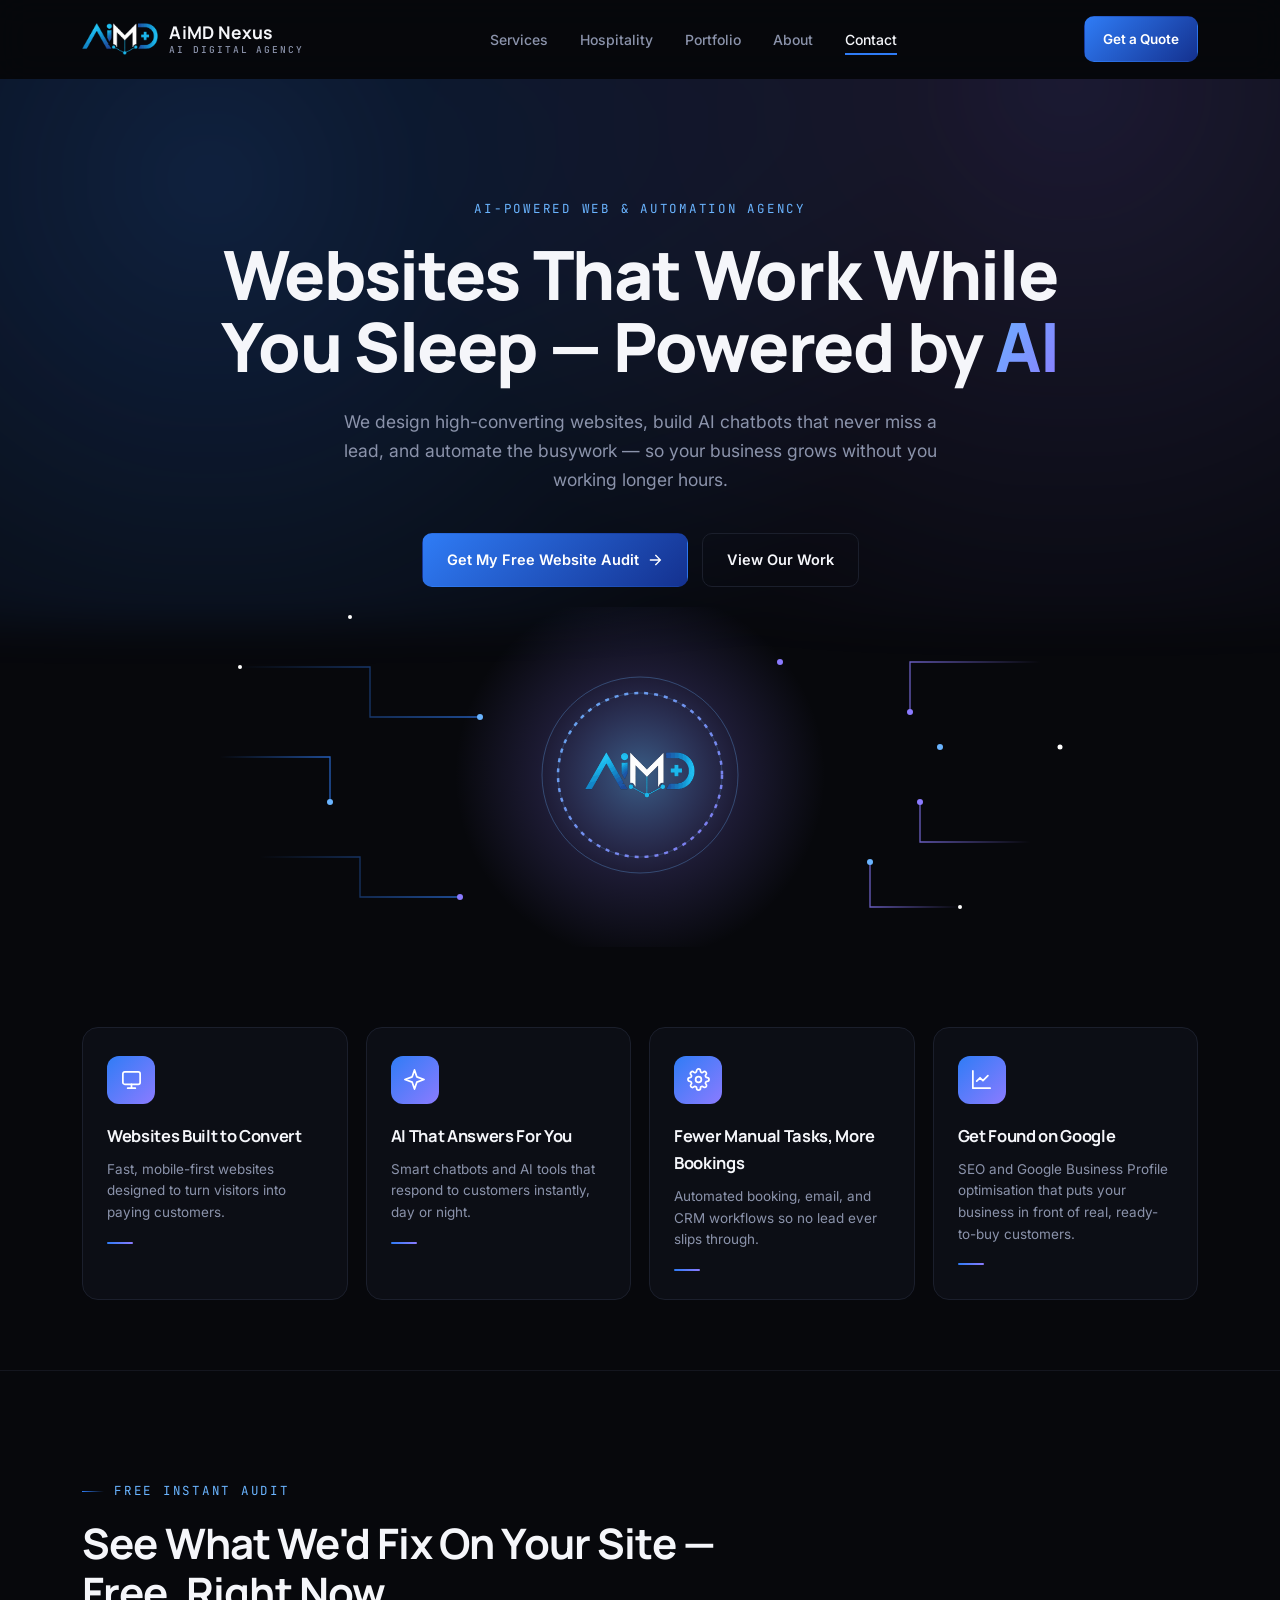
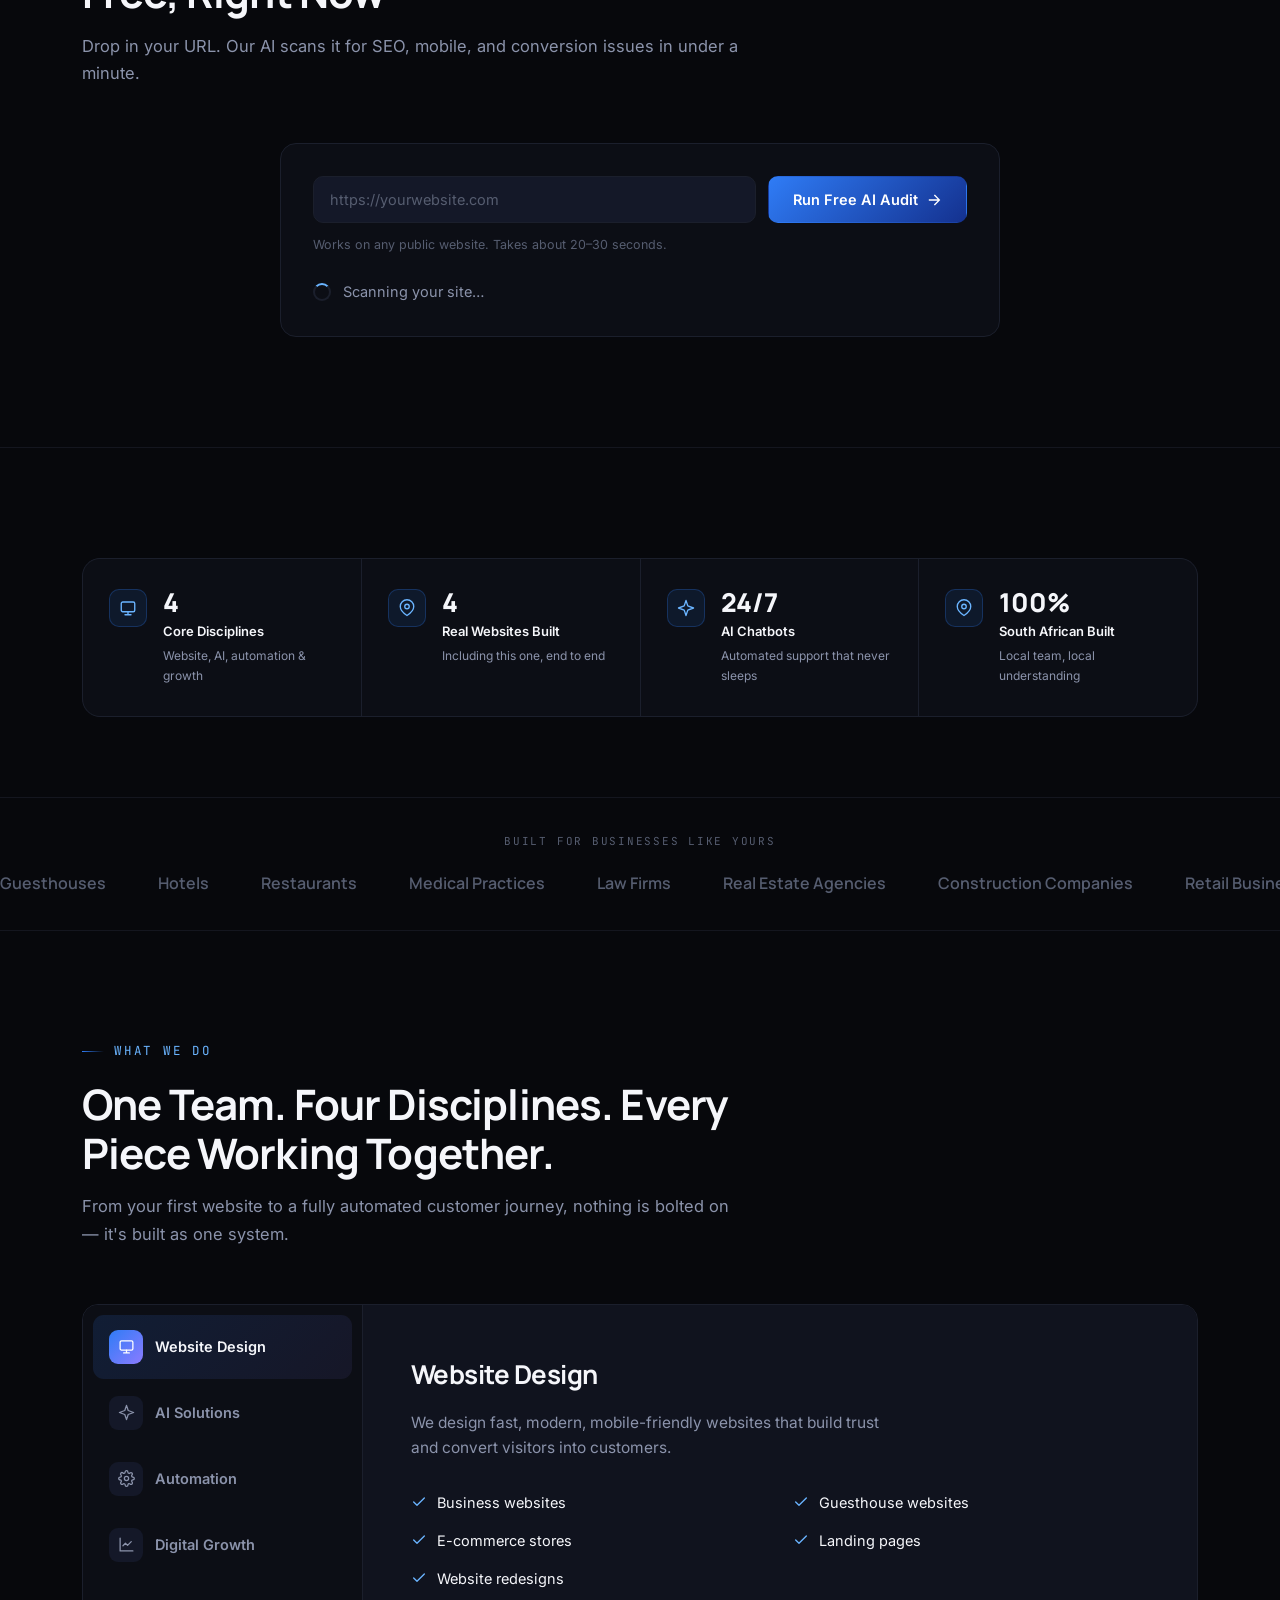
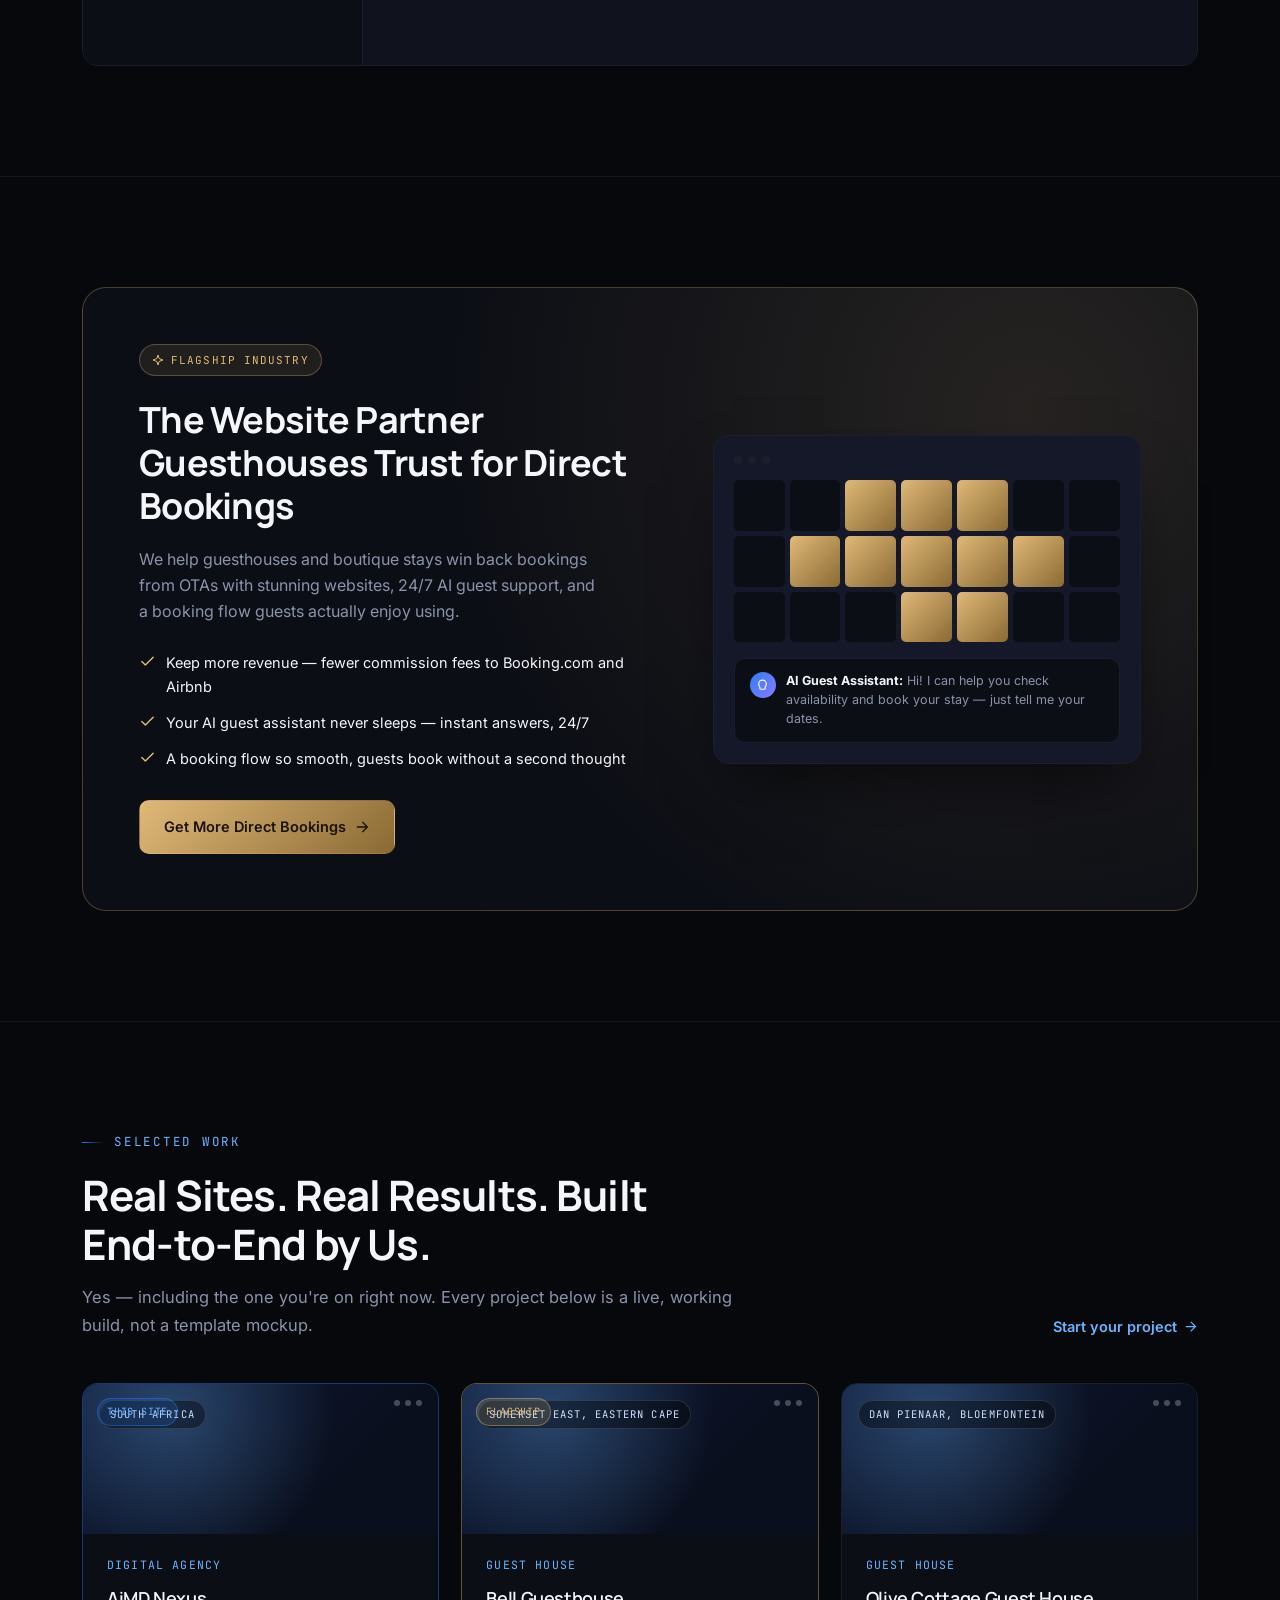
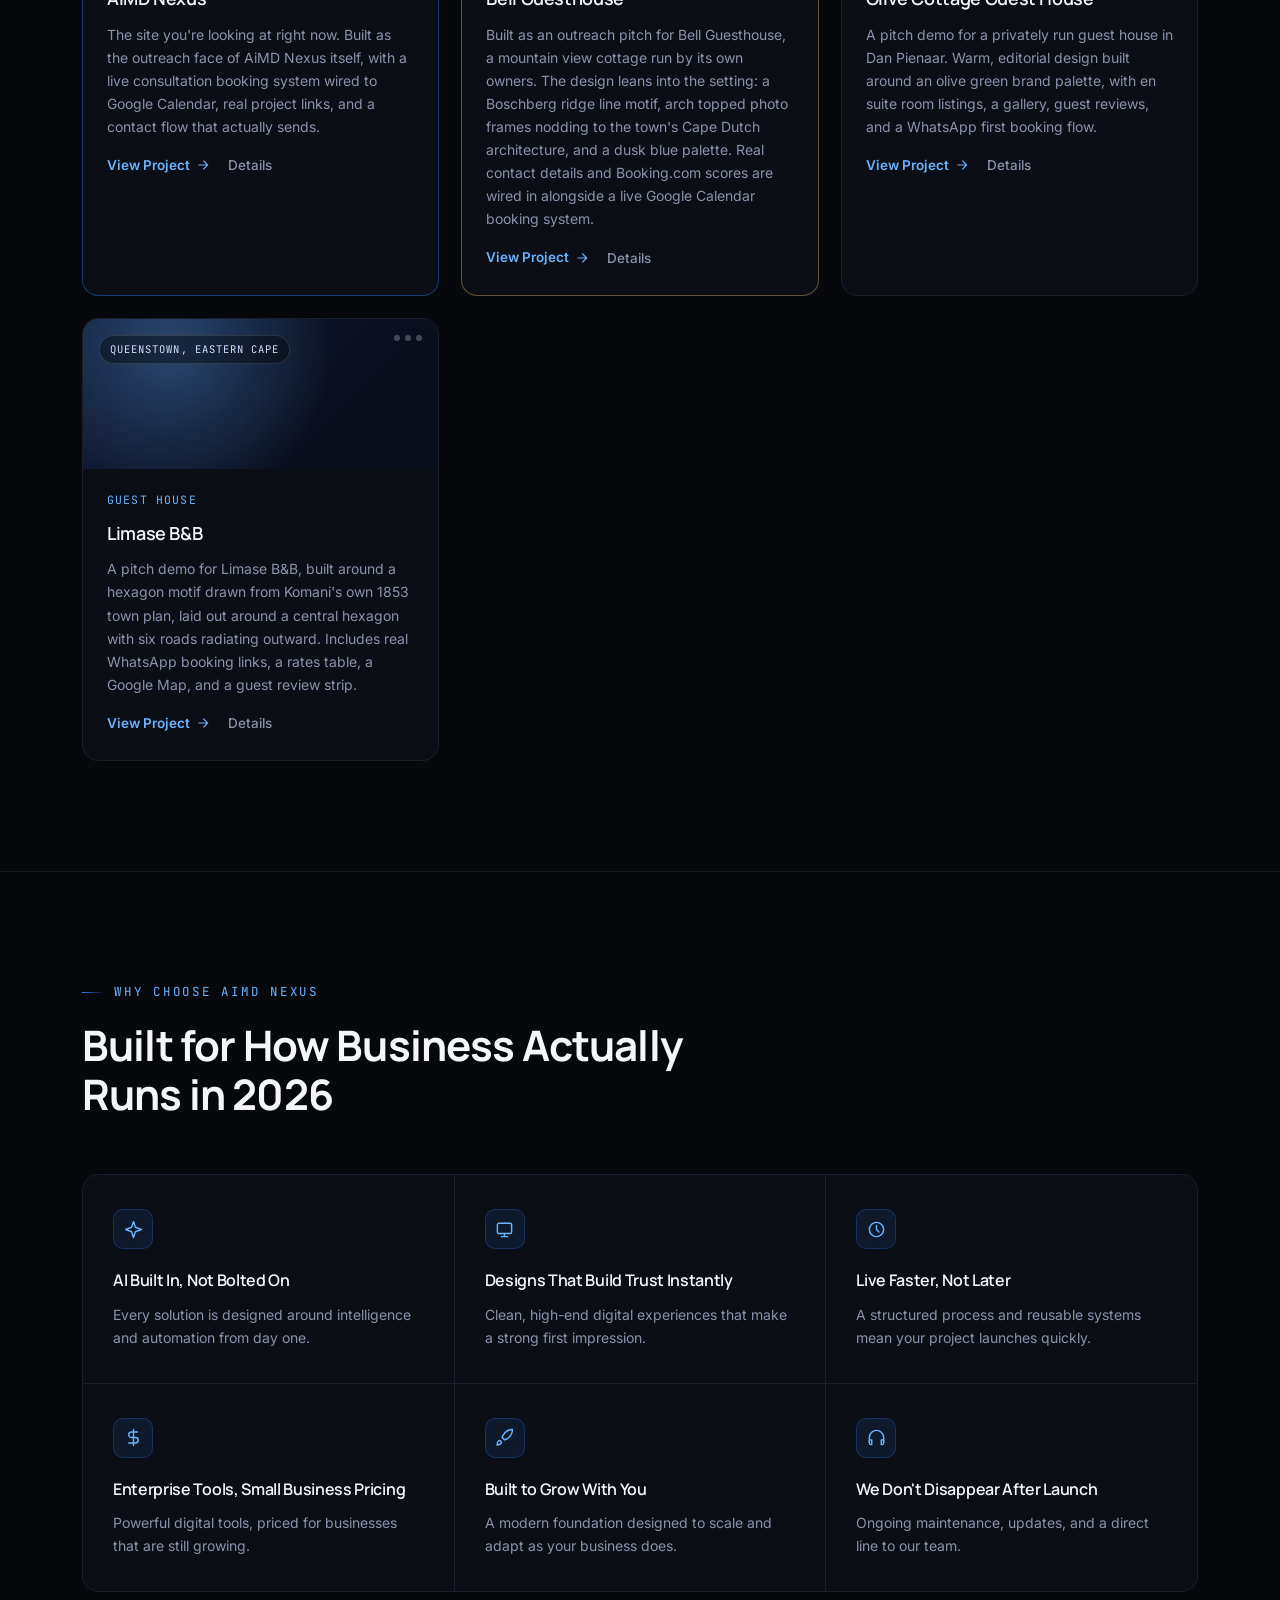
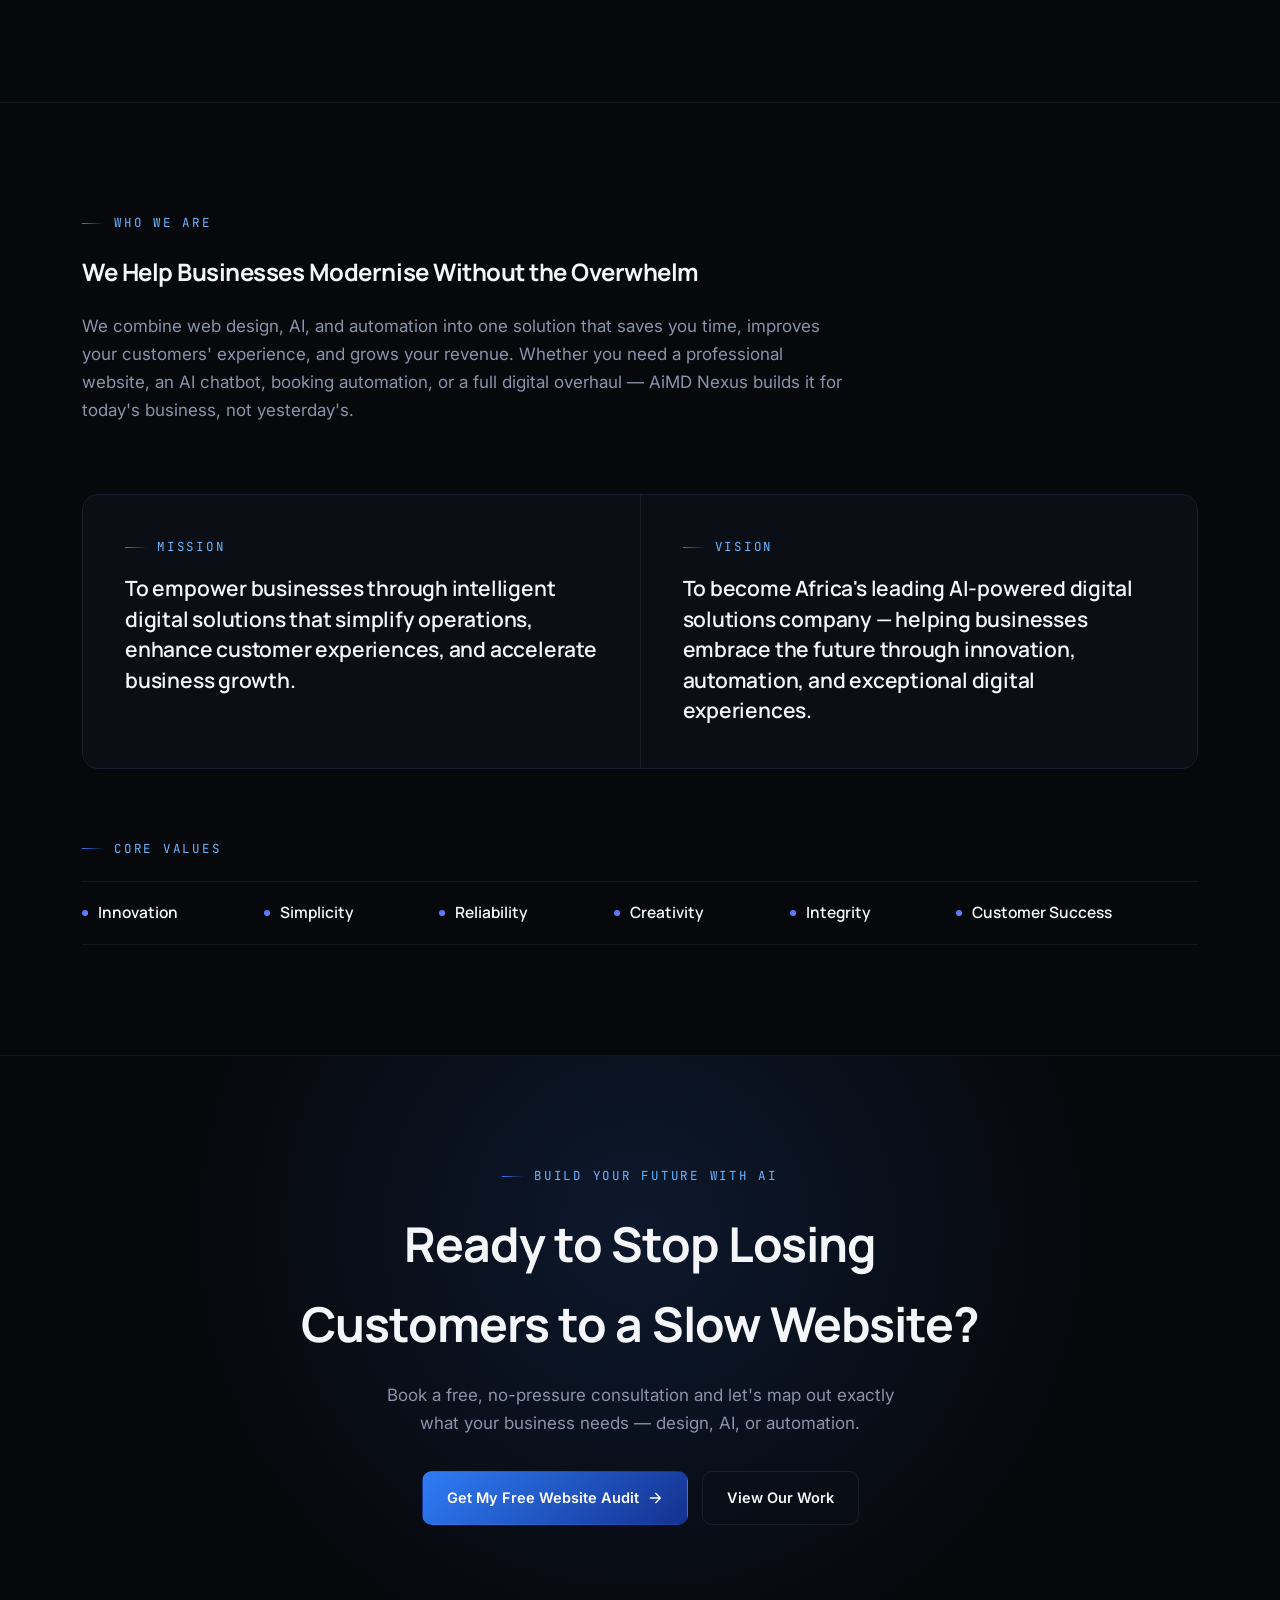
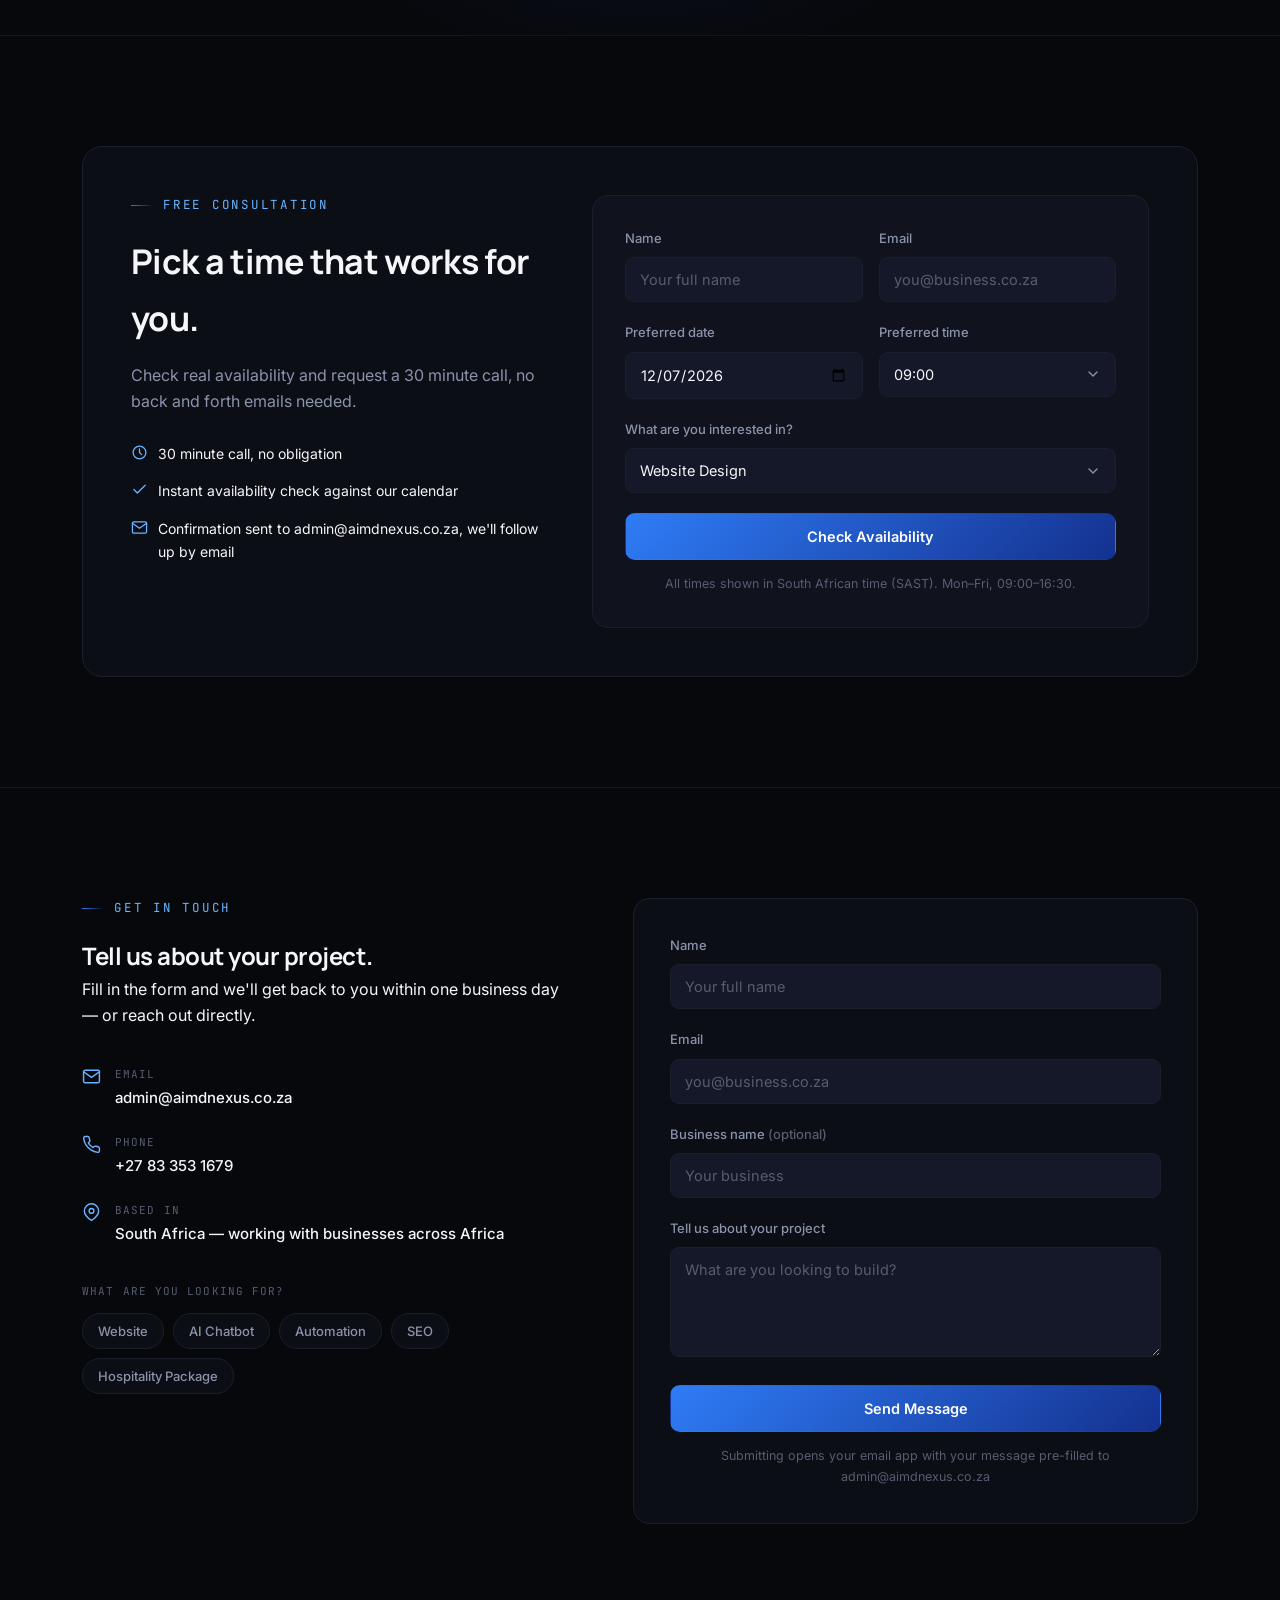
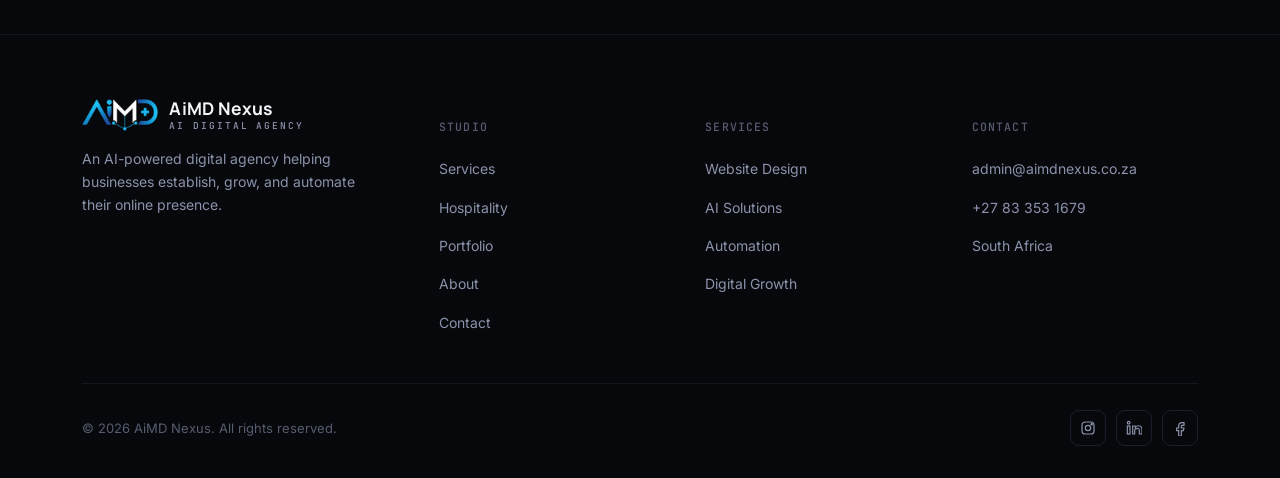
==== commit 67717327: "Add files via upload" ====
--- a/index.html
+++ b/index.html
@@ -1435,7 +1435,44 @@
   // ---- Consultation booking widget ----
   // After deploying the Apps Script backend (see SETUP-GUIDE.md), paste the
   // Web app URL below. Until then, Check Availability will show a friendly error.
-  const CONSULT_BOOKING_SCRIPT_URL = 'https://script.google.com/macros/s/AKfycbzDCWtiXE6sgFceGbgGKXVMZgB8mJtodSTjM6FJHlpgTWNLoDBl-Z6D3e19CDDHhzJO/exec';
+  const CONSULT_BOOKING_SCRIPT_URL = 'PASTE_YOUR_APPS_SCRIPT_WEB_APP_URL_HERE';
+
+  // Apps Script web app responses don't include the Access-Control-Allow-Origin
+  // header that fetch() needs for cross-origin requests, so we use JSONP instead:
+  // load the response via a <script> tag, which isn't subject to CORS.
+  function jsonpRequest(baseUrl, params) {
+    return new Promise((resolve, reject) => {
+      const callbackName = 'bkCallback_' + Date.now() + '_' + Math.floor(Math.random() * 100000);
+      const query = Object.keys(params)
+        .map((k) => encodeURIComponent(k) + '=' + encodeURIComponent(params[k] == null ? '' : params[k]))
+        .join('&');
+
+      const script = document.createElement('script');
+      const timeoutId = setTimeout(() => {
+        cleanup();
+        reject(new Error('The booking service took too long to respond. Please try again.'));
+      }, 15000);
+
+      function cleanup() {
+        clearTimeout(timeoutId);
+        delete window[callbackName];
+        if (script.parentNode) script.parentNode.removeChild(script);
+      }
+
+      window[callbackName] = function (data) {
+        cleanup();
+        resolve(data);
+      };
+
+      script.onerror = function () {
+        cleanup();
+        reject(new Error('Could not reach the booking service. Please try again.'));
+      };
+
+      script.src = baseUrl + '?' + query + '&callback=' + callbackName;
+      document.body.appendChild(script);
+    });
+  }
 
   const bkSearchStep = document.getElementById('bk-step-search');
   const bkResultStep = document.getElementById('bk-step-result');
@@ -1471,8 +1508,8 @@
       return;
     }
 
+    if(CONSULT_BOOKING_SCRIPT_URL.indexOf('https://script.google.com/macros/s/AKfycbxEg2Q6ZExkfpww2wrNQZ3QhZ_cyGFIo7avelhb0nR0n_K7pik9DDC6bt-ZmKqoKPYv/exec') === 0){
       bkShowSearchError('Booking system is not connected yet. See SETUP-GUIDE.md to deploy it, or use the contact form below in the meantime.');
-    if(CONSULT_BOOKING_SCRIPT_URL.indexOf('PASTE_YOUR') === 0){
       return;
     }
 
@@ -1480,11 +1517,7 @@
     bkCheckBtn.textContent = 'Checking...';
 
     try{
-      const res = await fetch(CONSULT_BOOKING_SCRIPT_URL, {
-        method: 'POST',
-        body: JSON.stringify({ action:'checkAvailability', date, time })
-      });
-      const data = await res.json();
+      const data = await jsonpRequest(CONSULT_BOOKING_SCRIPT_URL, { action:'checkAvailability', date, time });
       bkCheckBtn.disabled = false;
       bkCheckBtn.textContent = 'Check Availability';
 
@@ -1539,11 +1572,7 @@
     confirmBtn.textContent = 'Confirming...';
 
     try{
-      const res = await fetch(CONSULT_BOOKING_SCRIPT_URL, {
-        method: 'POST',
-        body: JSON.stringify({ action:'confirmBooking', name, email, date, time, interest })
-      });
-      const data = await res.json();
+      const data = await jsonpRequest(CONSULT_BOOKING_SCRIPT_URL, { action:'confirmBooking', name, email, date, time, interest });
 
       if(data.success){
         bkResultStep.innerHTML = `
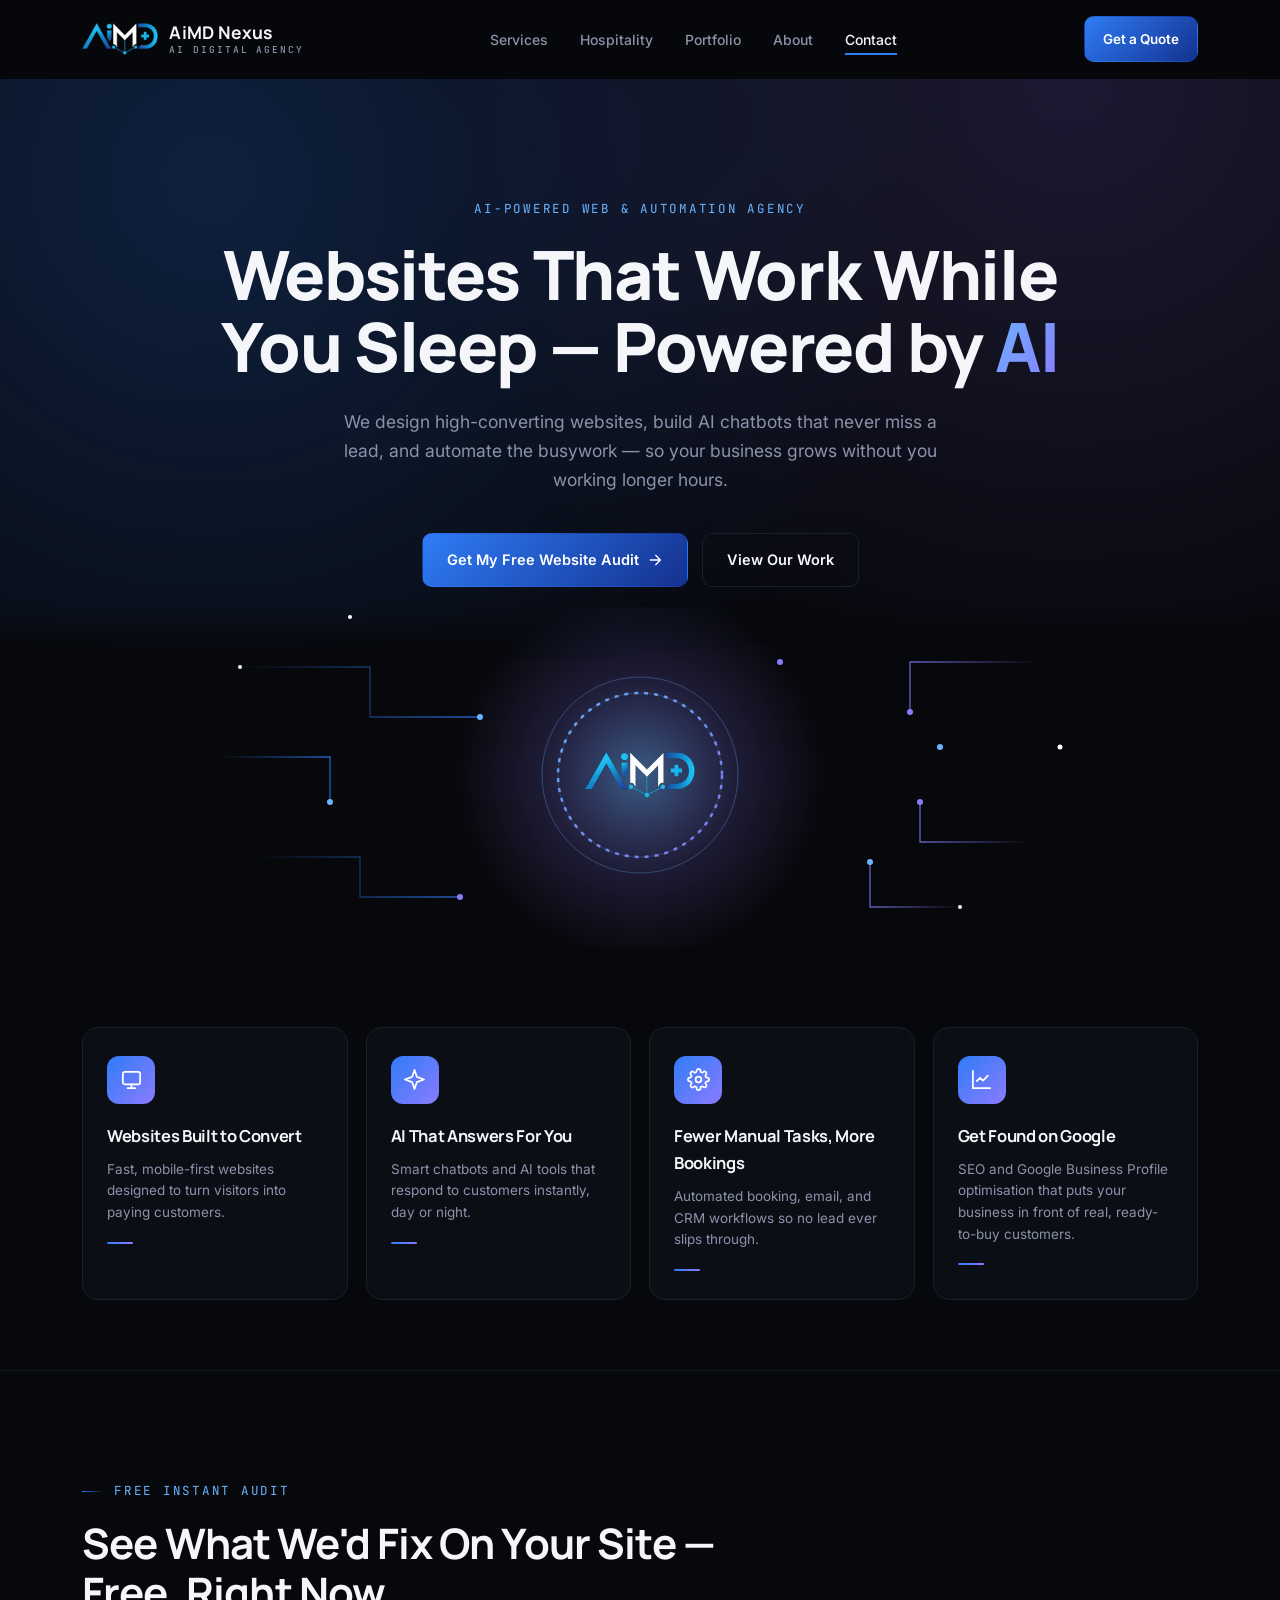
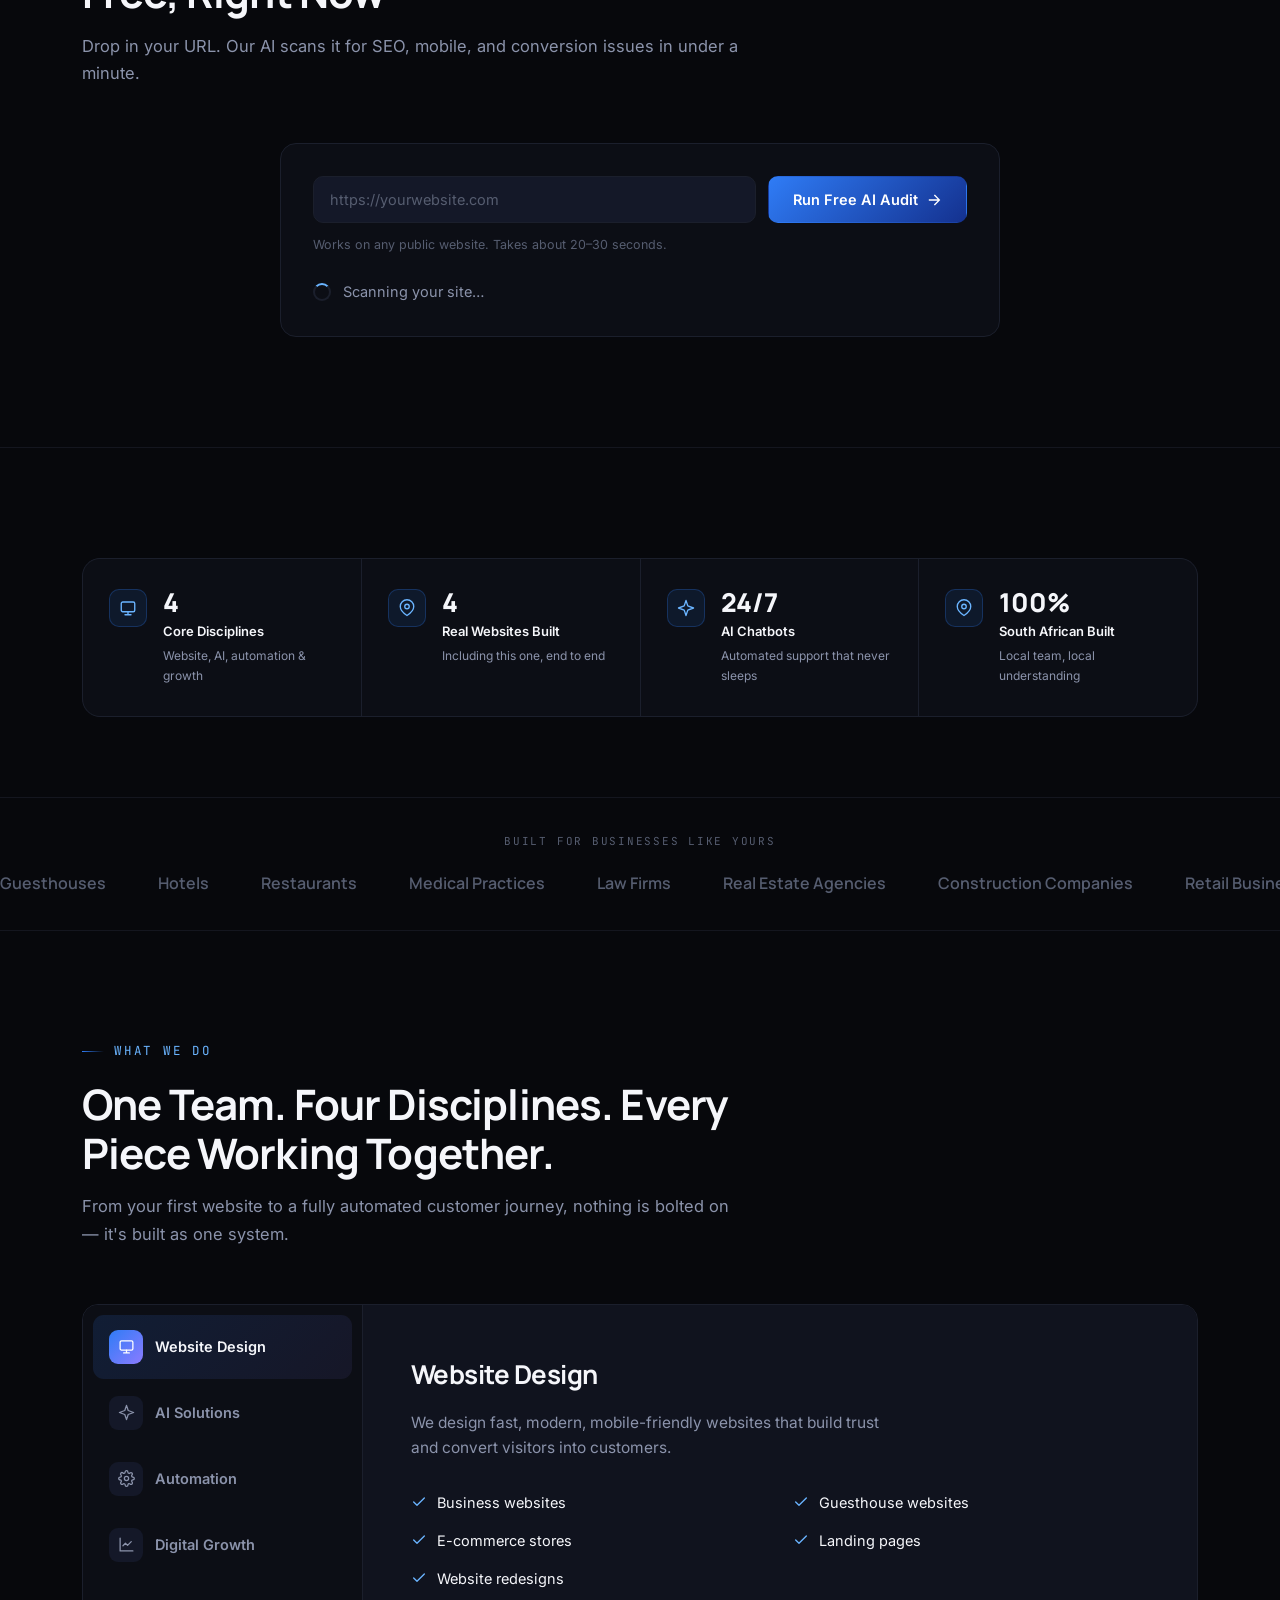
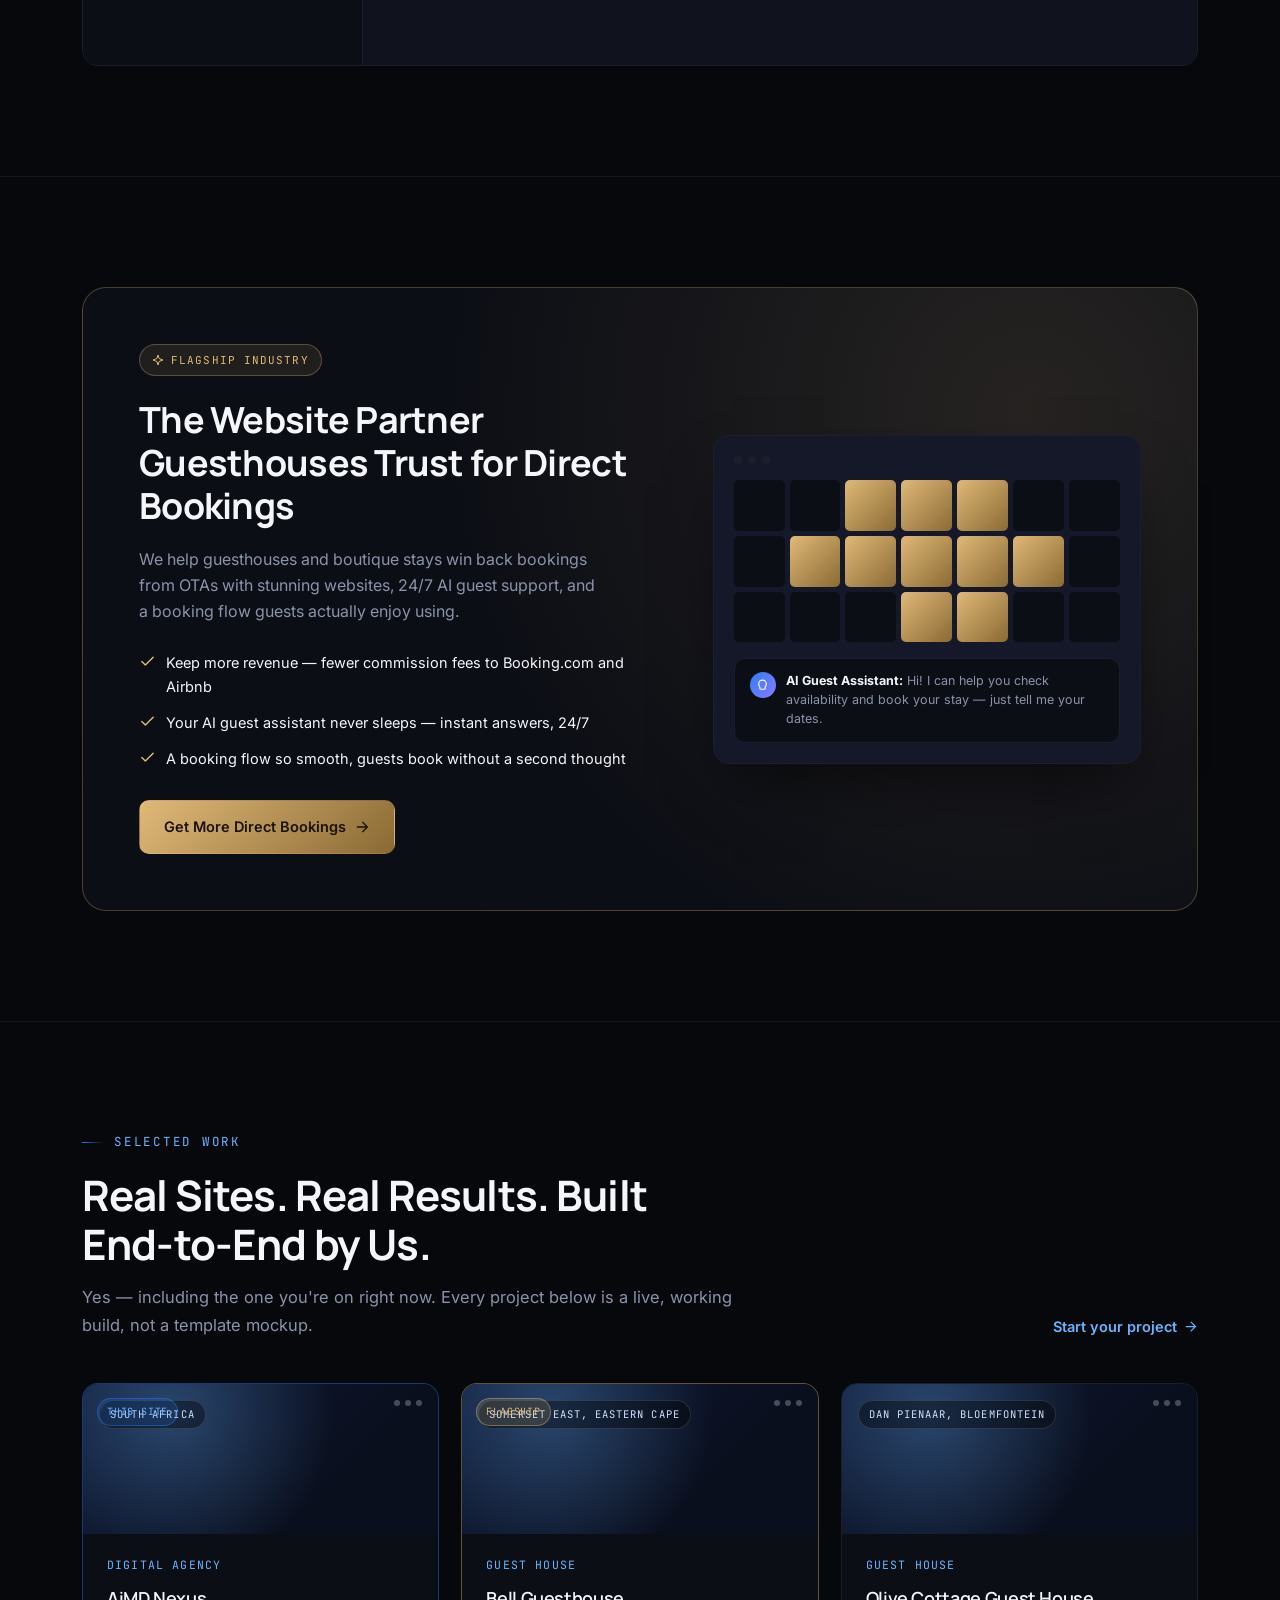
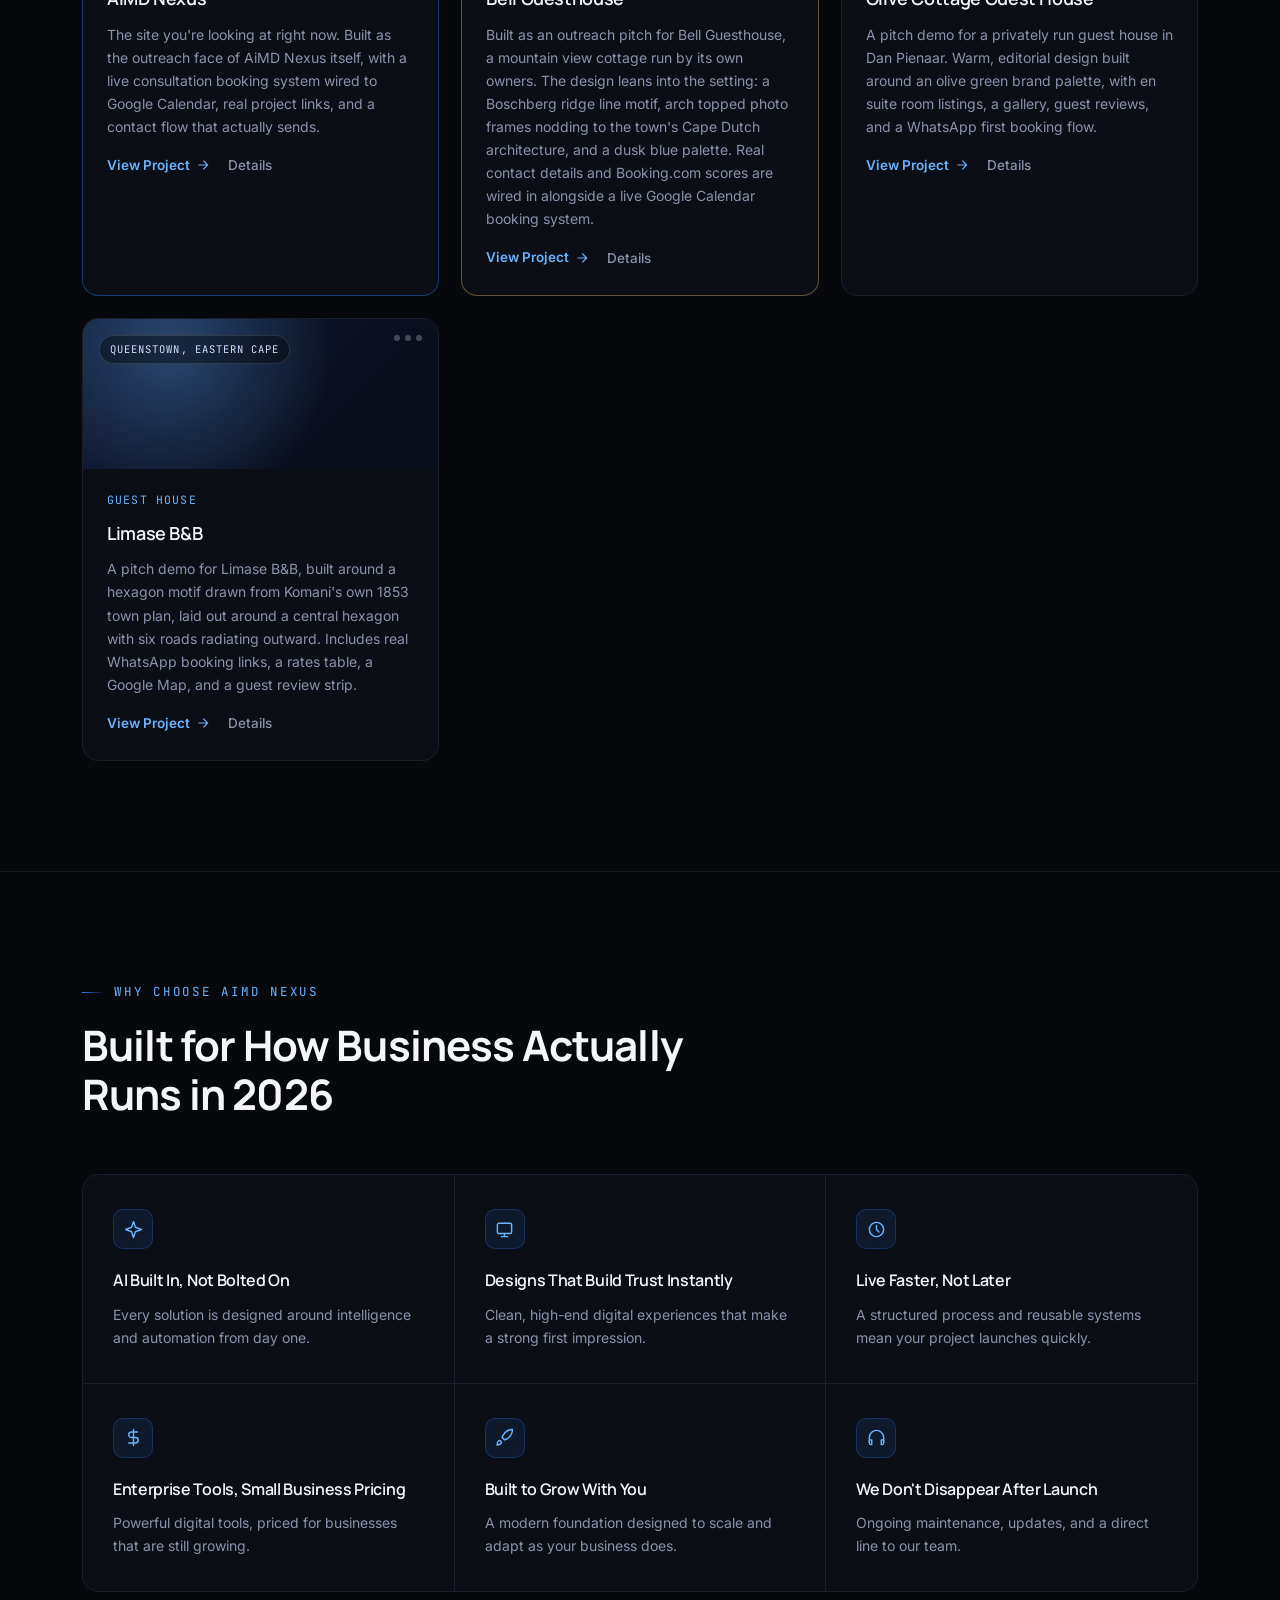
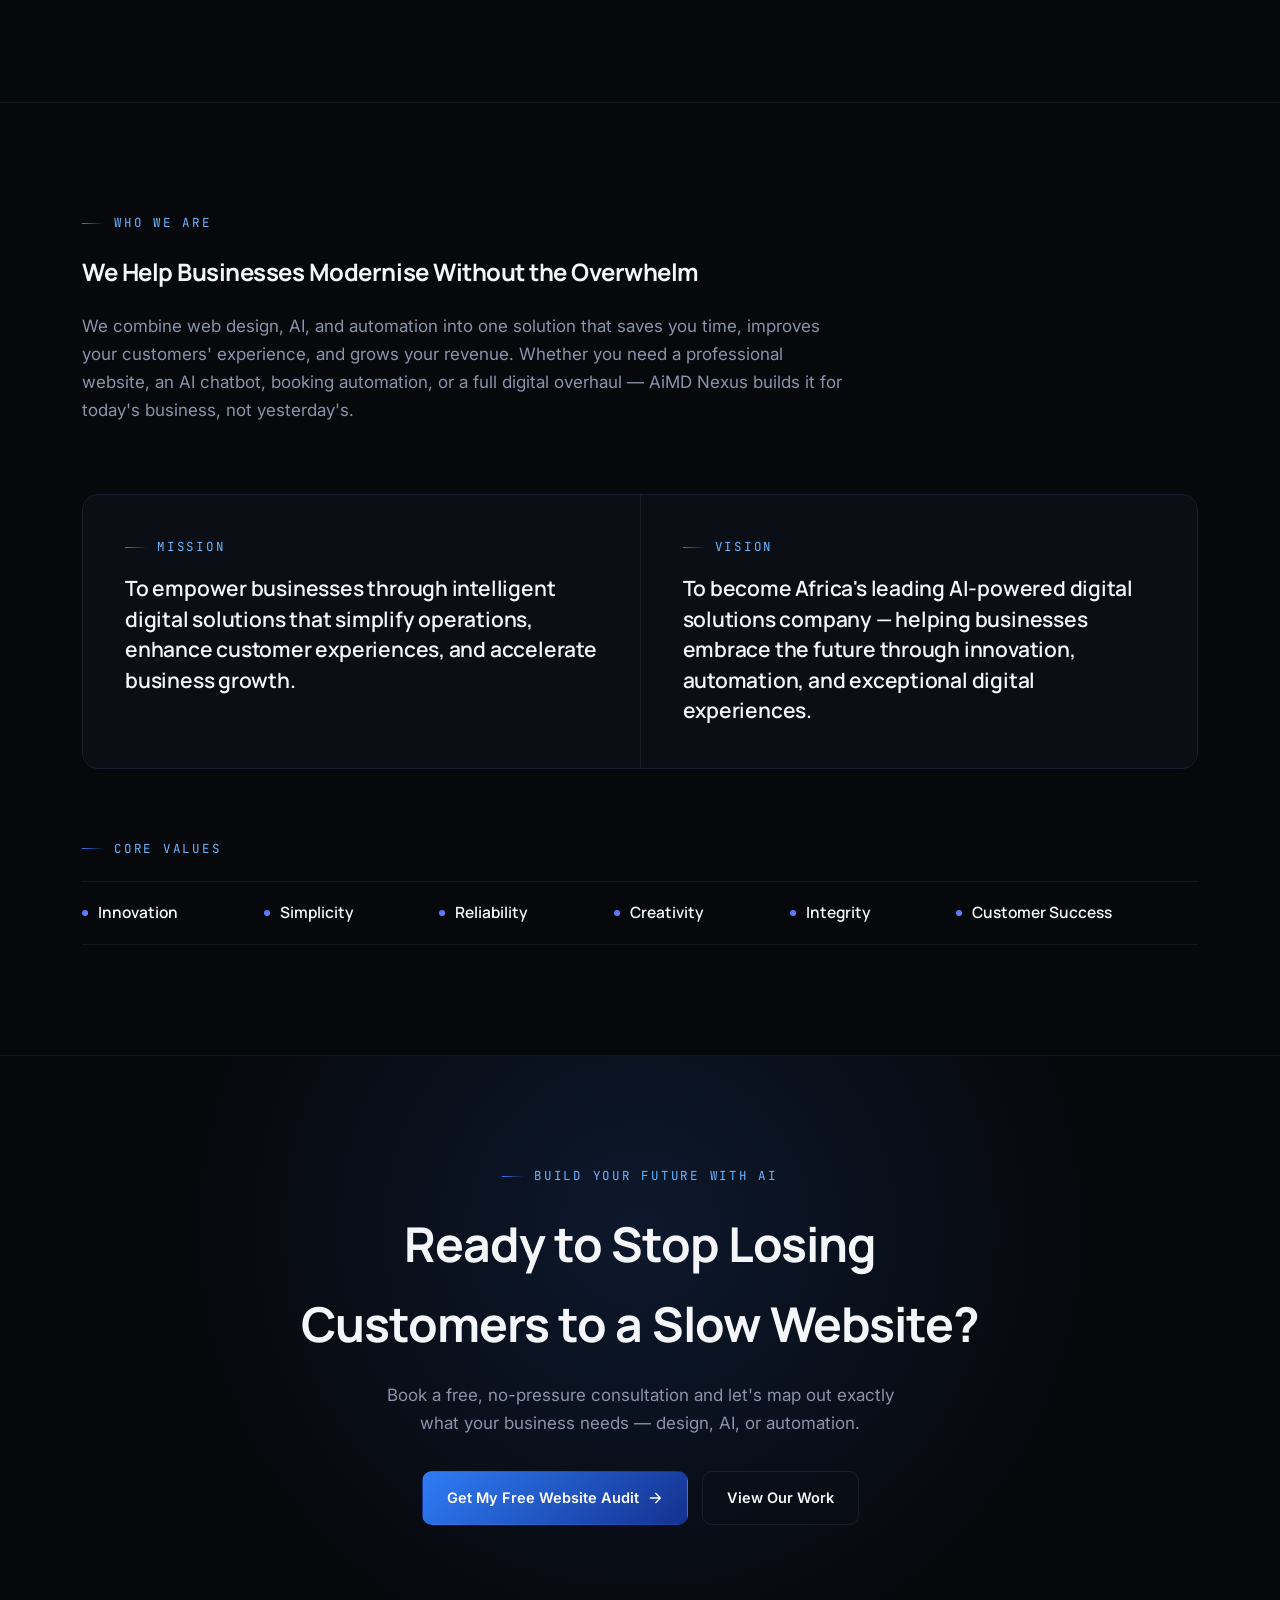
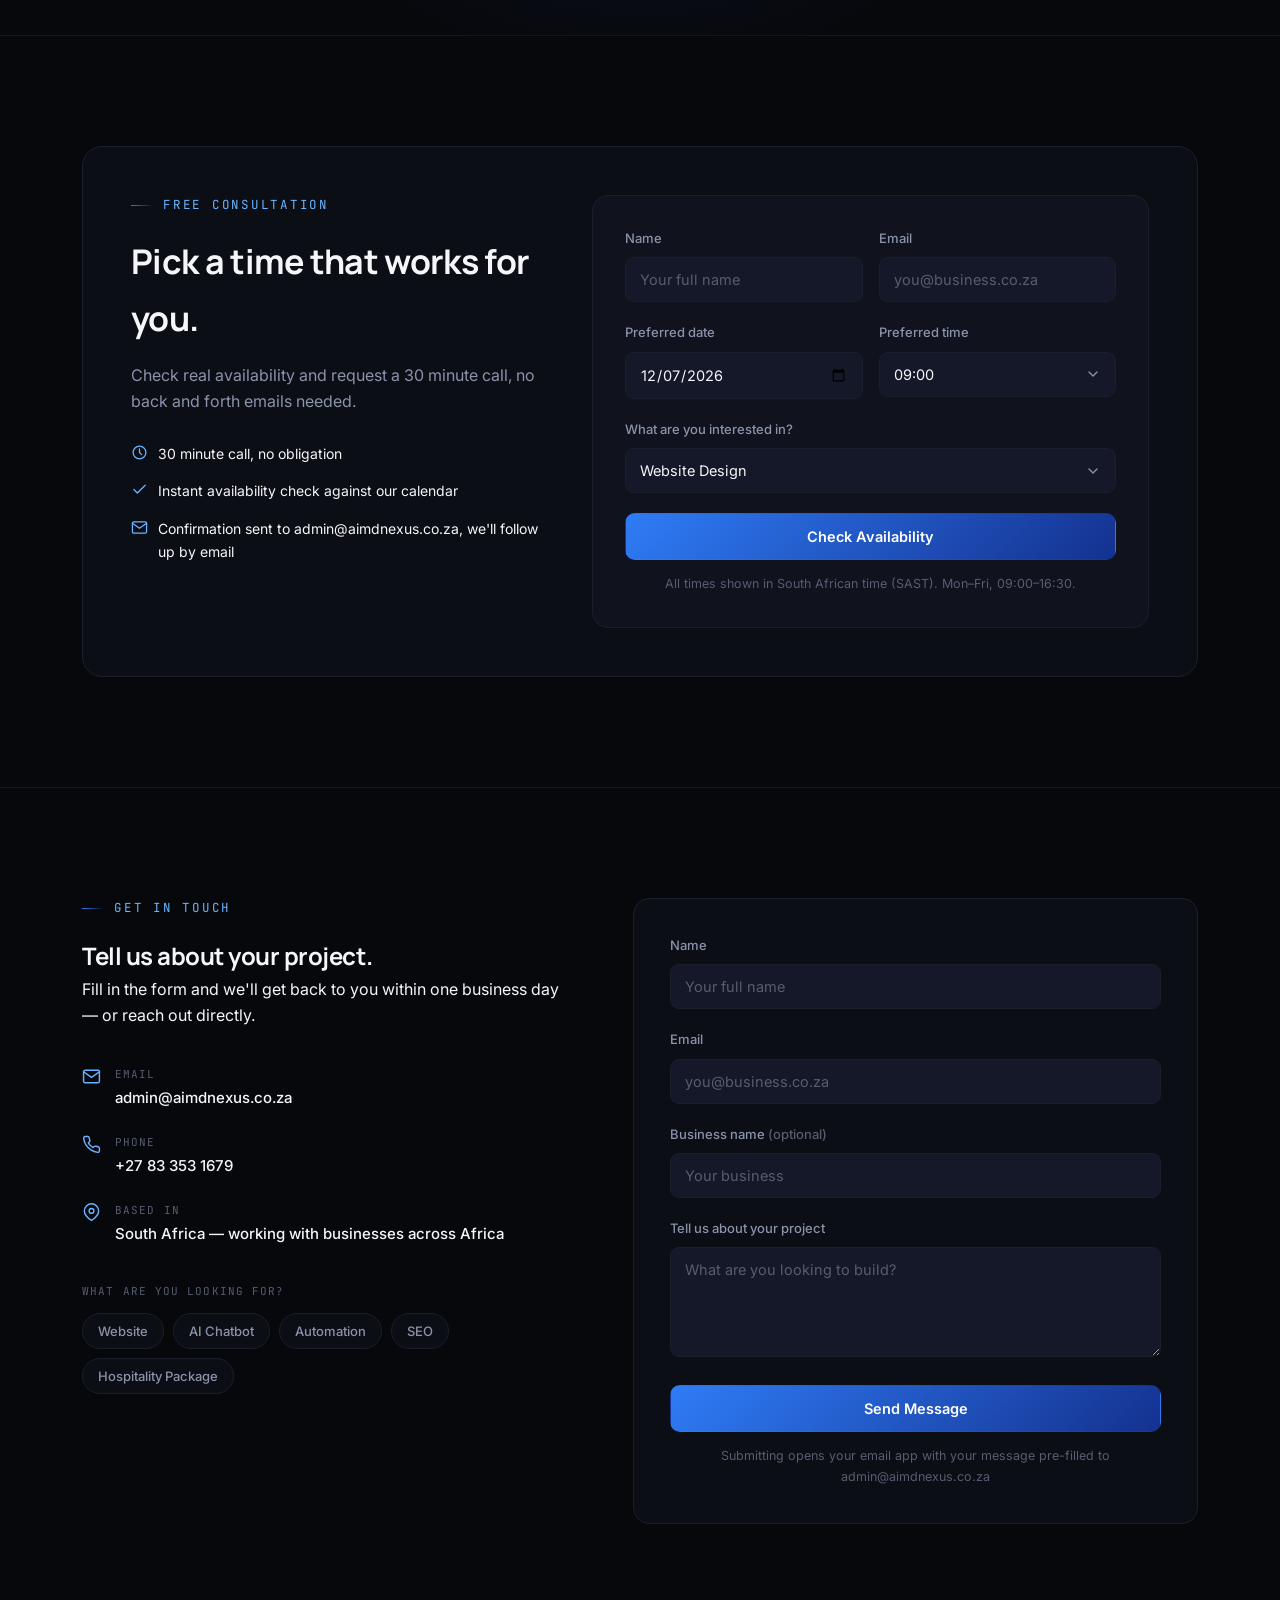
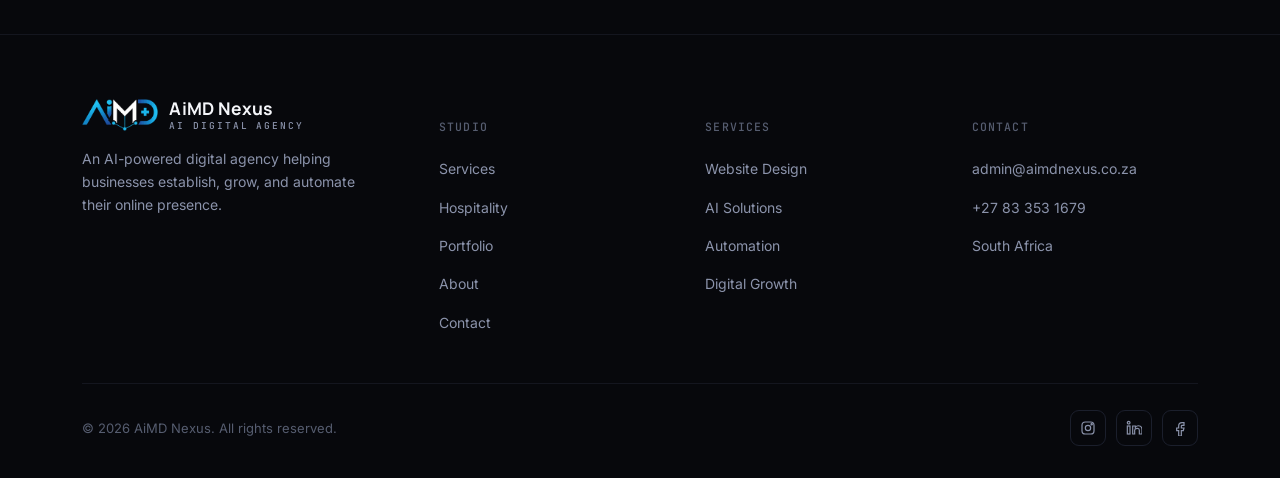
==== commit dd76b9b2: "Add files via upload" ====
--- a/index.html
+++ b/index.html
@@ -1435,7 +1435,7 @@
   // ---- Consultation booking widget ----
   // After deploying the Apps Script backend (see SETUP-GUIDE.md), paste the
   // Web app URL below. Until then, Check Availability will show a friendly error.
-  const CONSULT_BOOKING_SCRIPT_URL = 'PASTE_YOUR_APPS_SCRIPT_WEB_APP_URL_HERE';
+  const CONSULT_BOOKING_SCRIPT_URL = 'https://script.google.com/macros/s/AKfycbwt9mQHHayR4RhEDNdqNal5tE5ohCL3dRCnU8XQpOPeavlCSZ5NvNKqdgopNJFlxs8Q0A/exec';
 
   // Apps Script web app responses don't include the Access-Control-Allow-Origin
   // header that fetch() needs for cross-origin requests, so we use JSONP instead:
@@ -1508,7 +1508,7 @@
       return;
     }
 
-    if(CONSULT_BOOKING_SCRIPT_URL.indexOf('https://script.google.com/macros/s/AKfycbxEg2Q6ZExkfpww2wrNQZ3QhZ_cyGFIo7avelhb0nR0n_K7pik9DDC6bt-ZmKqoKPYv/exec') === 0){
+    if(CONSULT_BOOKING_SCRIPT_URL.indexOf('PASTE_YOUR') === 0){
       bkShowSearchError('Booking system is not connected yet. See SETUP-GUIDE.md to deploy it, or use the contact form below in the meantime.');
       return;
     }
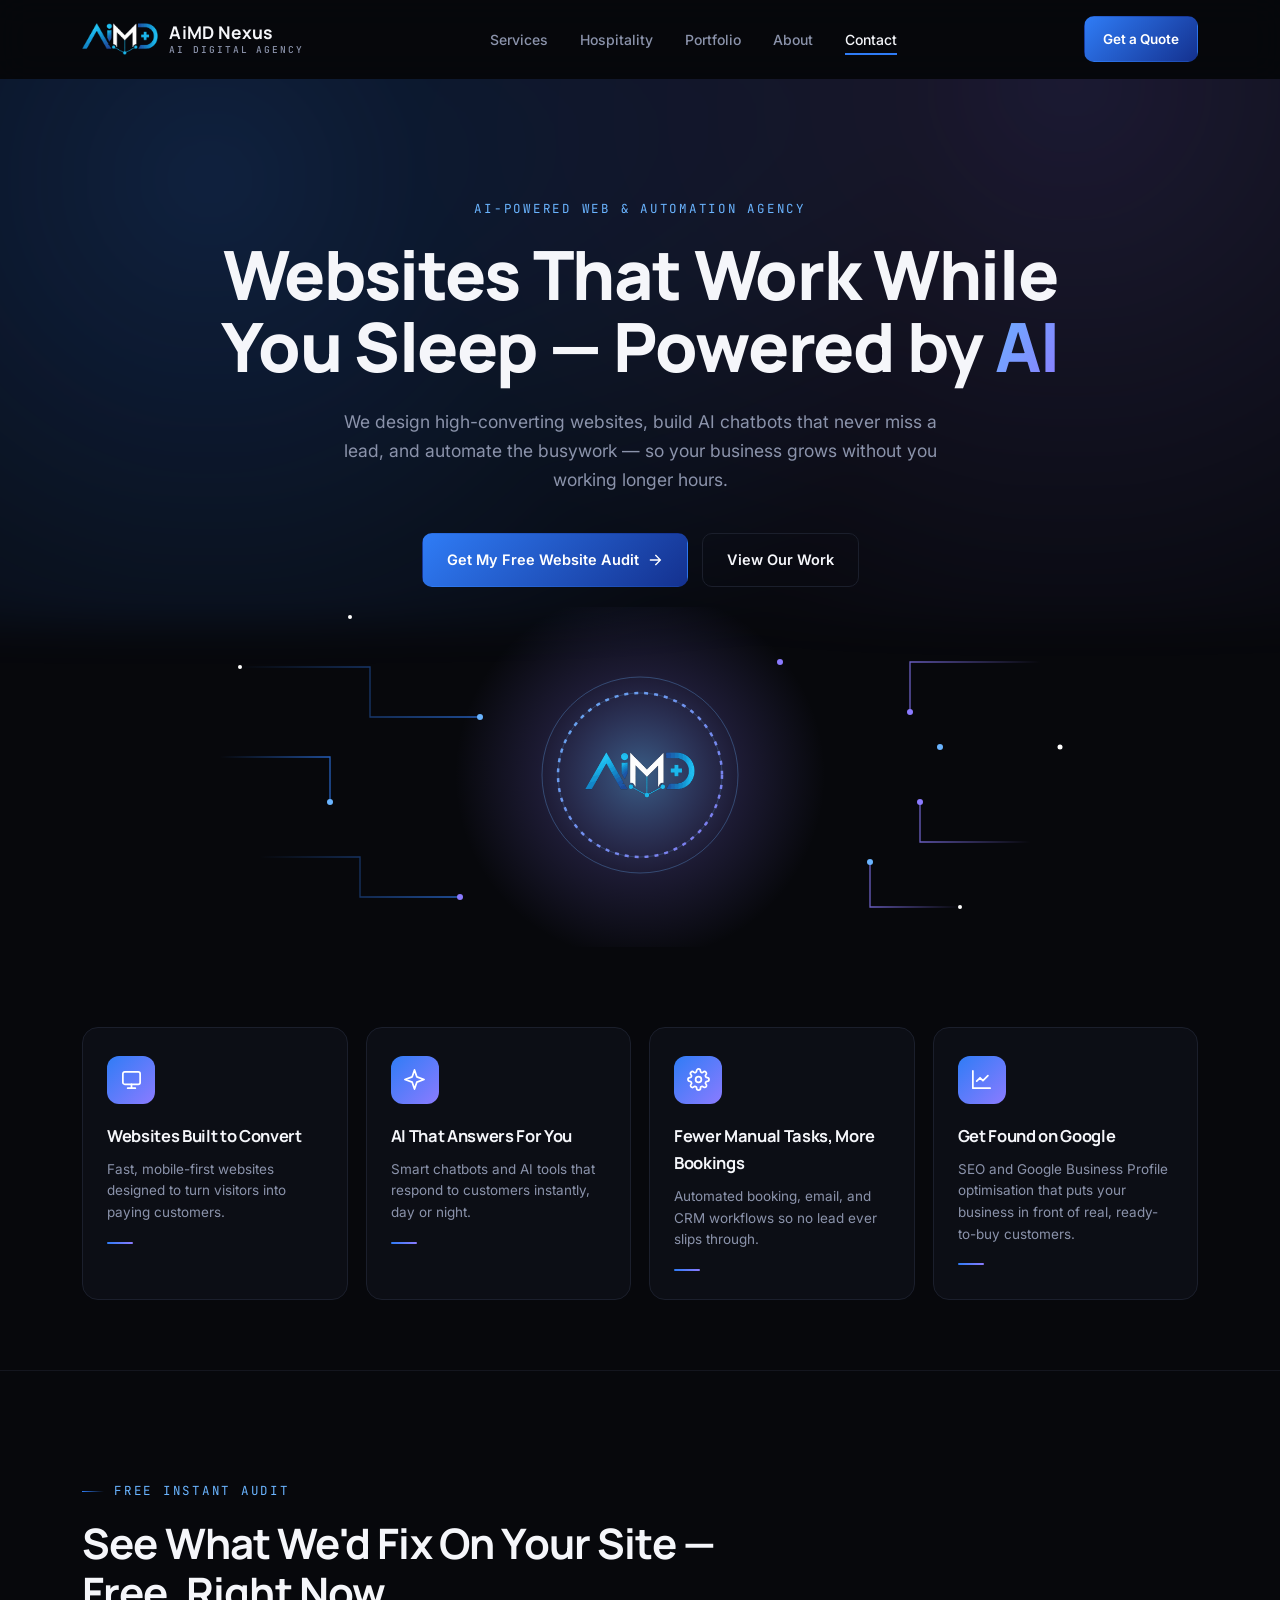
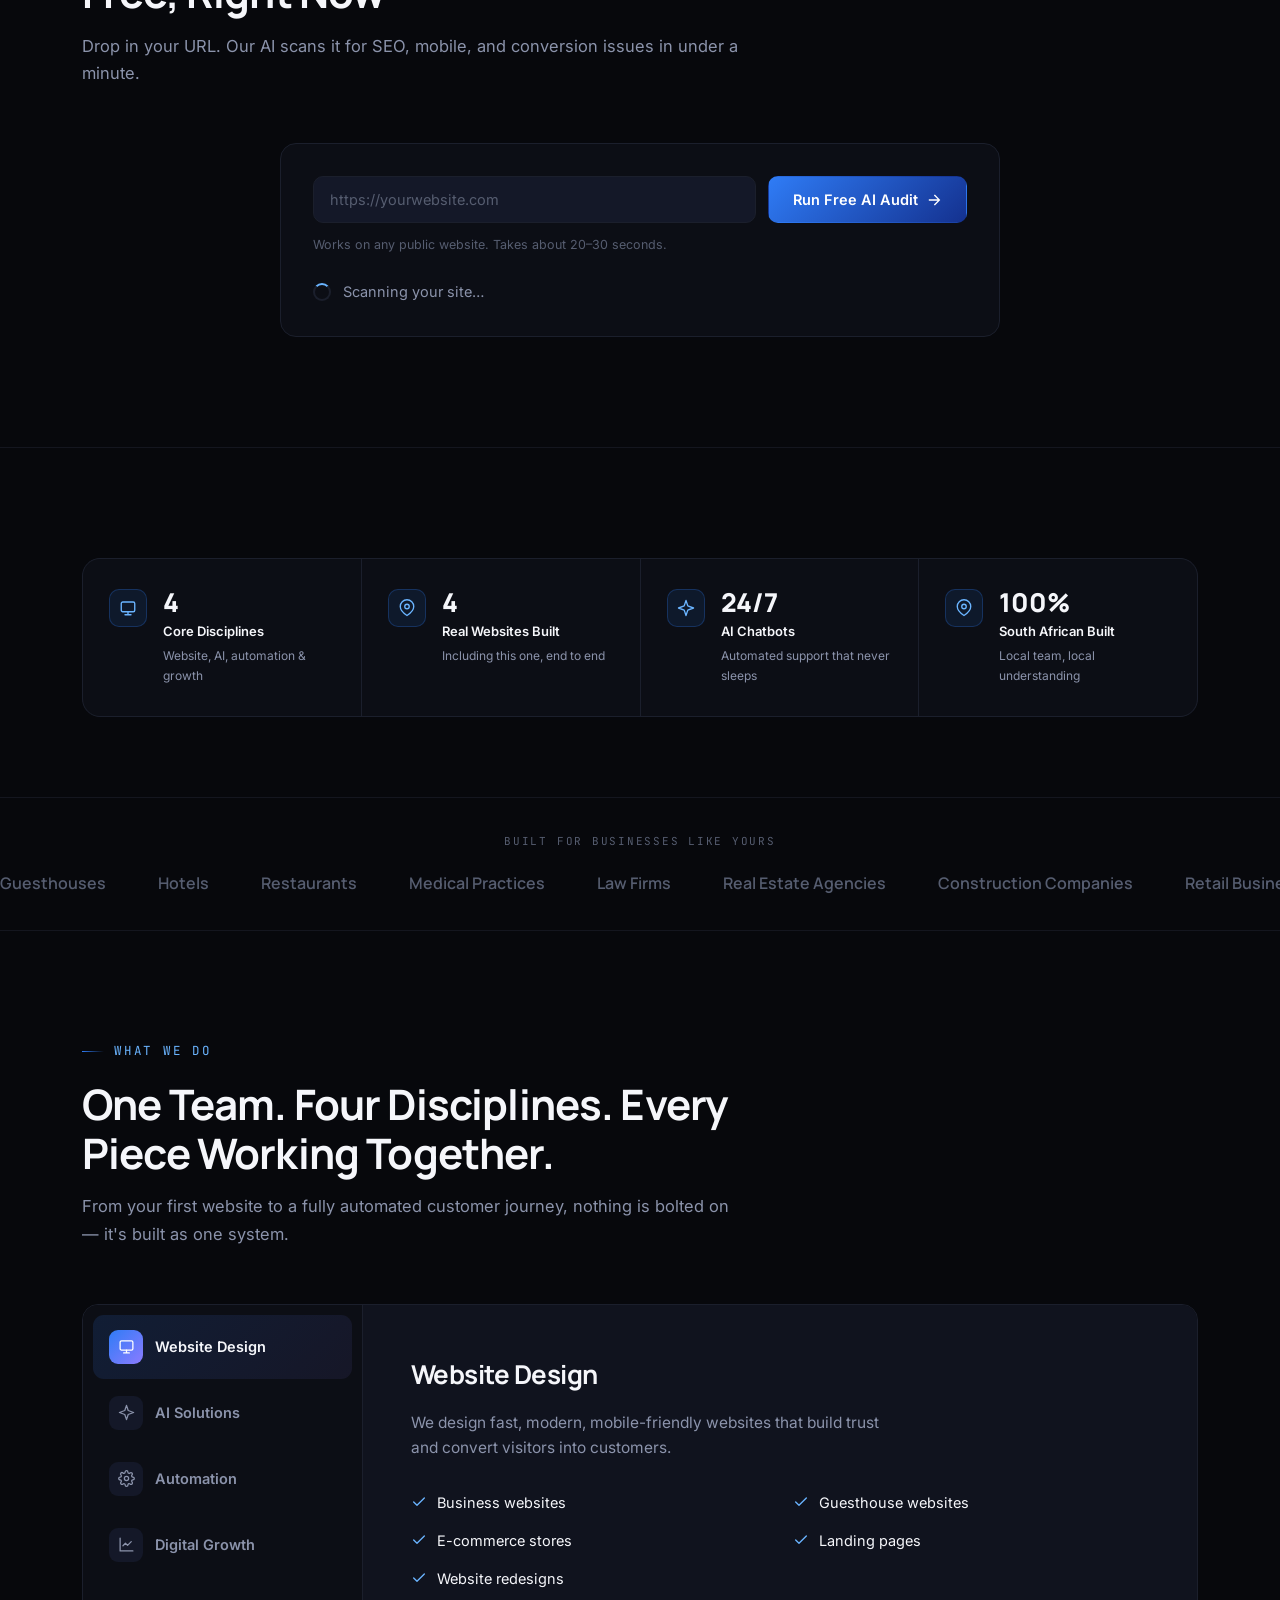
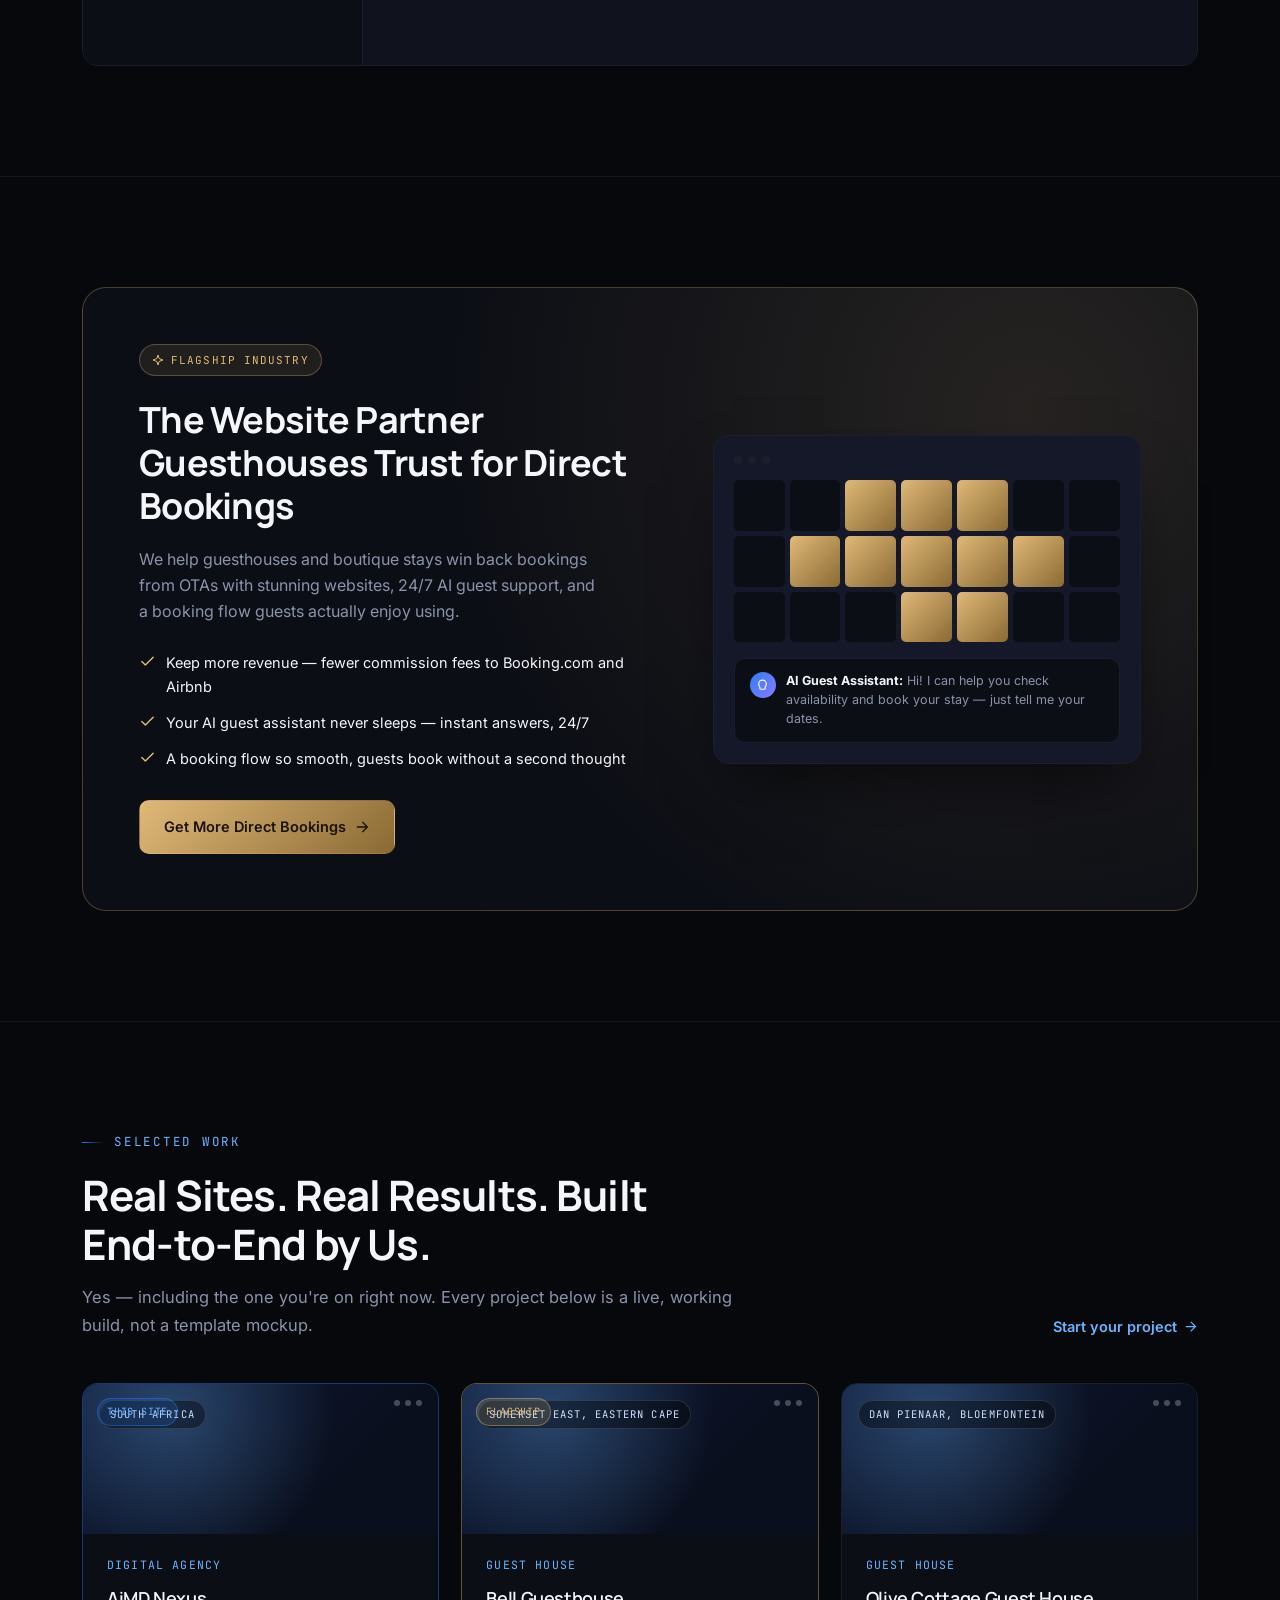
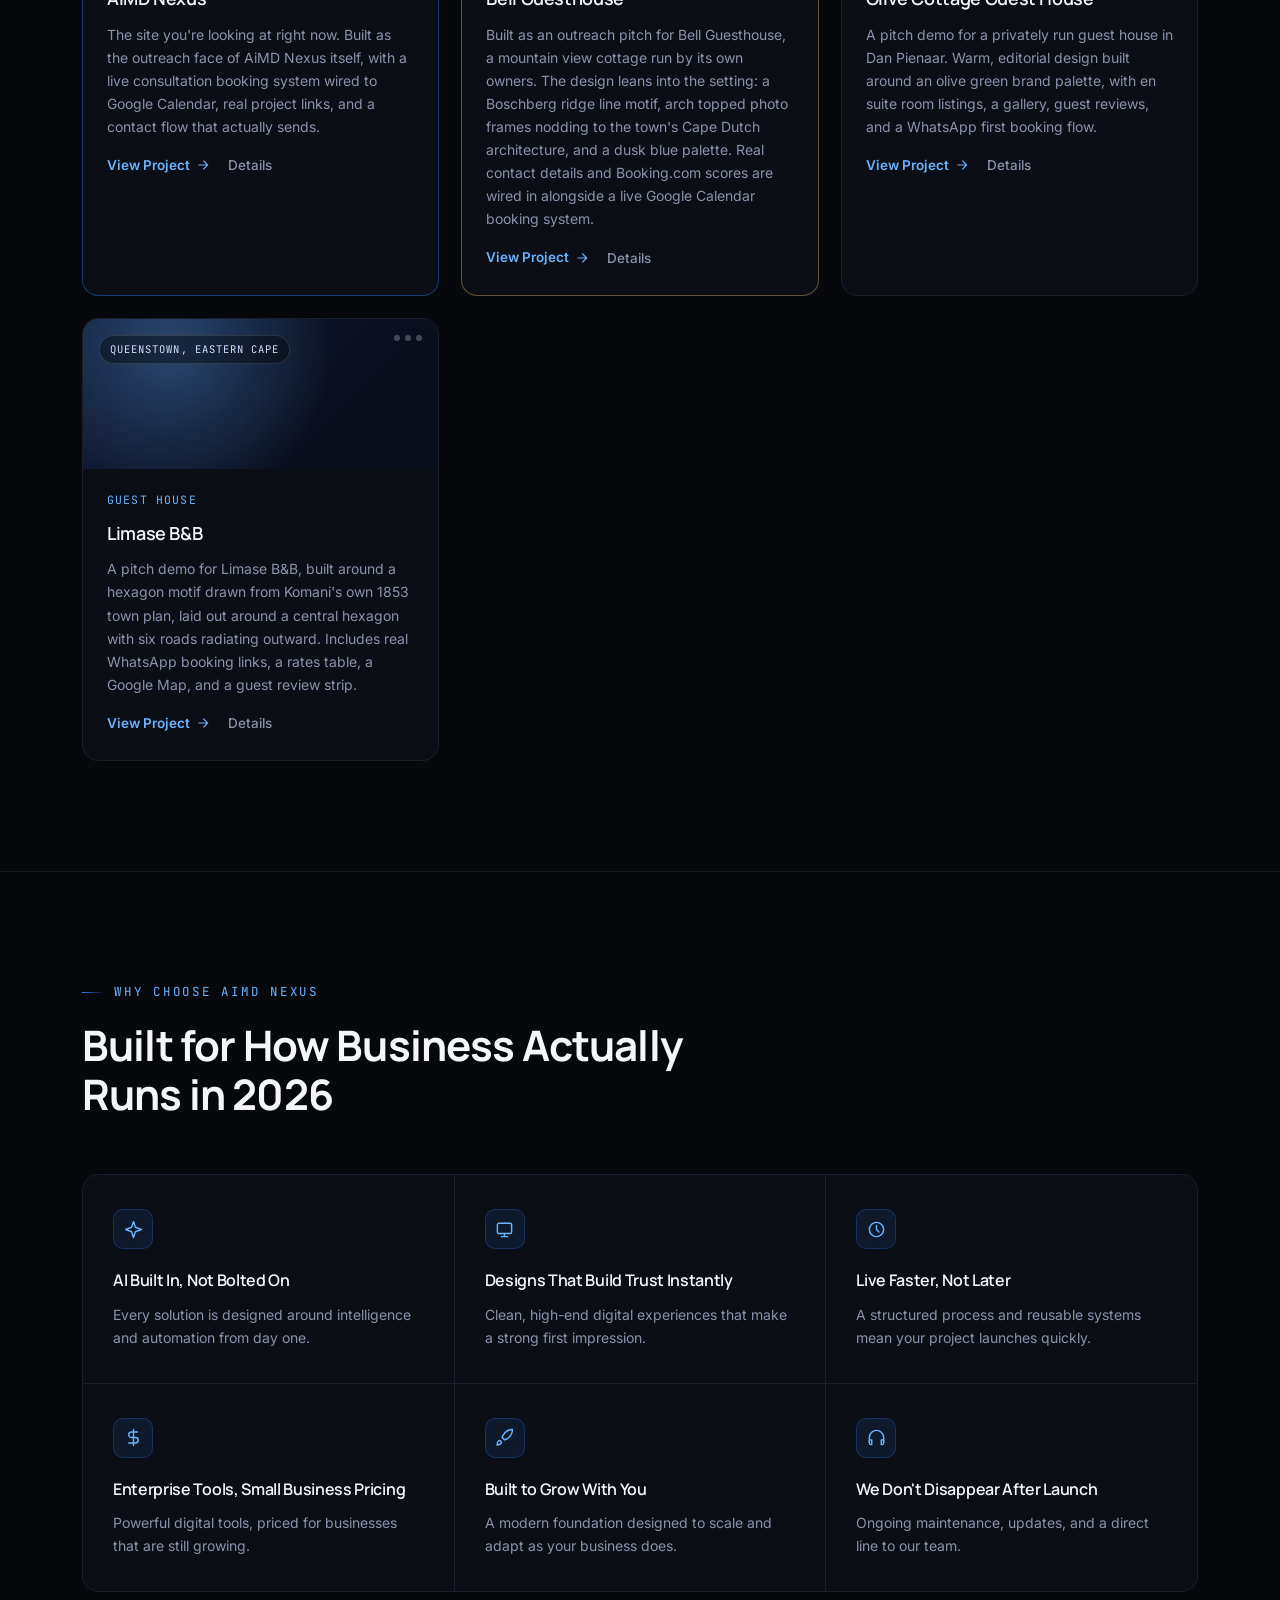
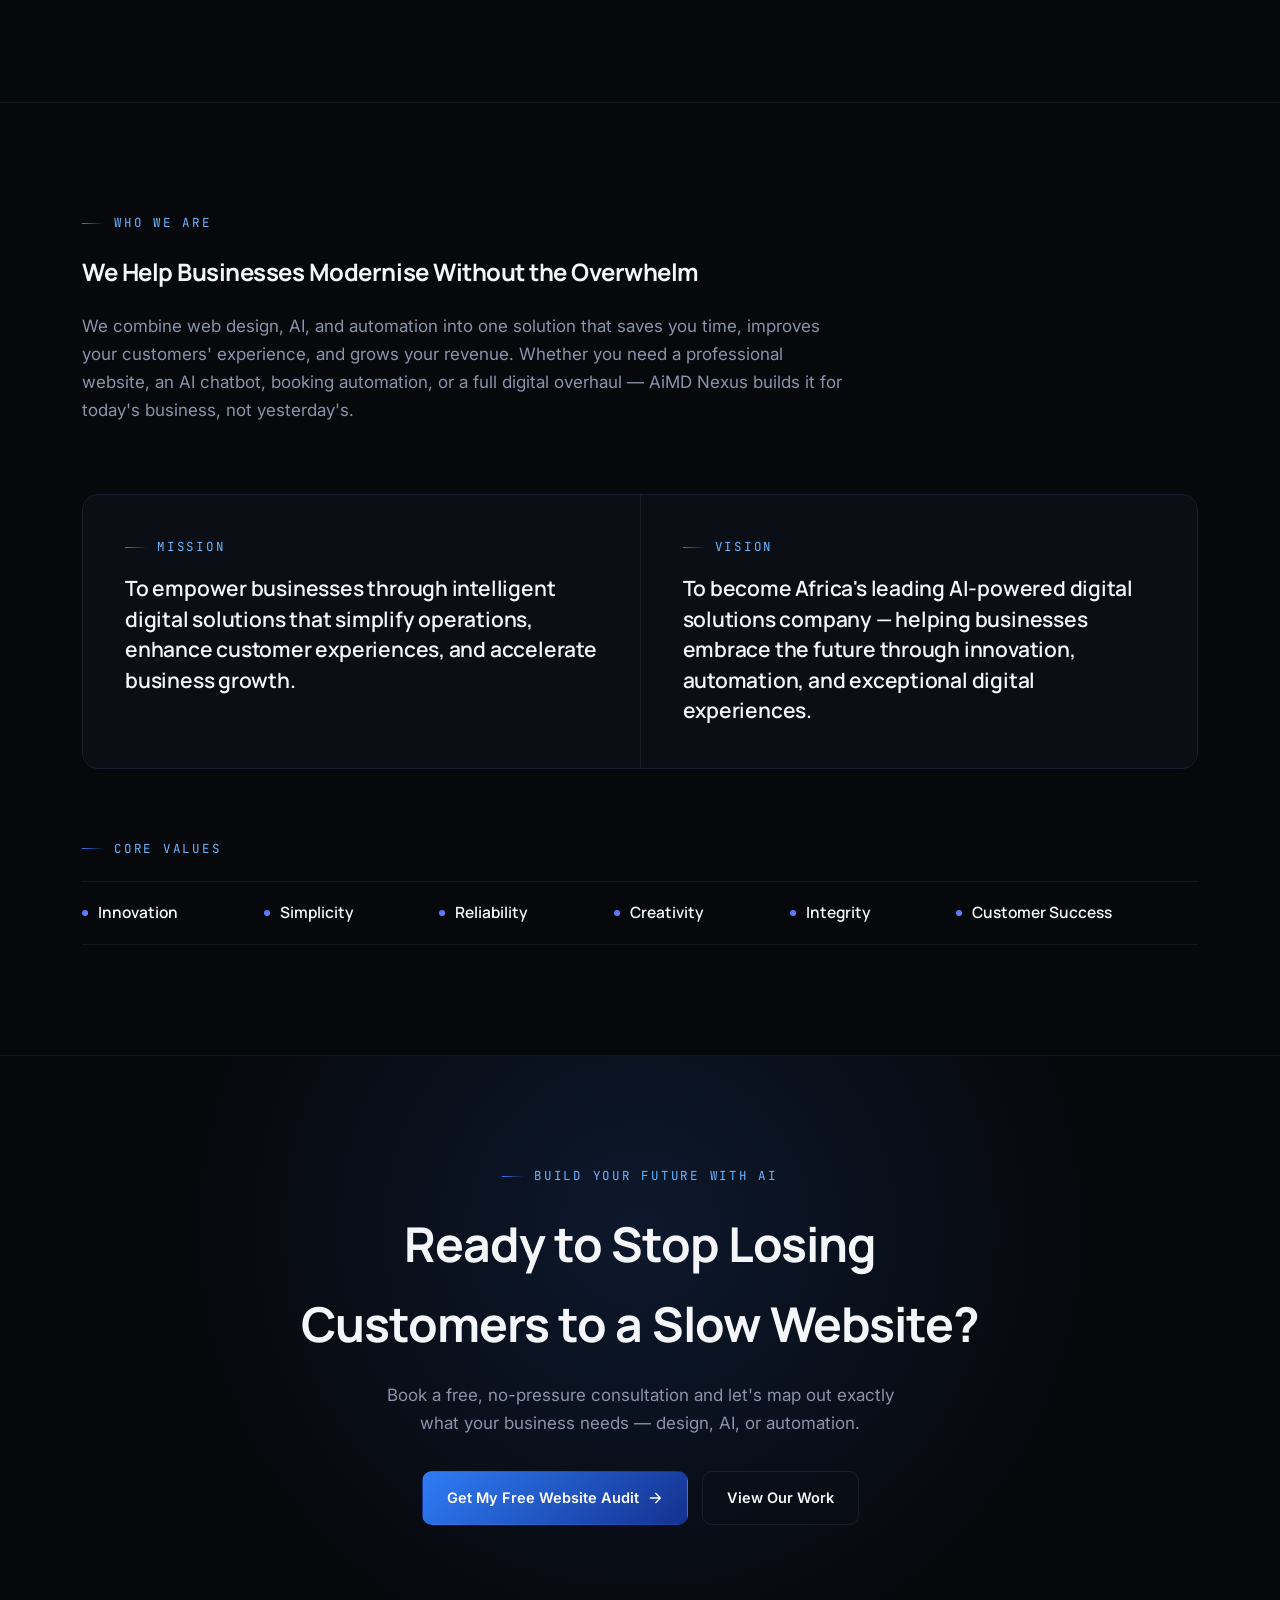
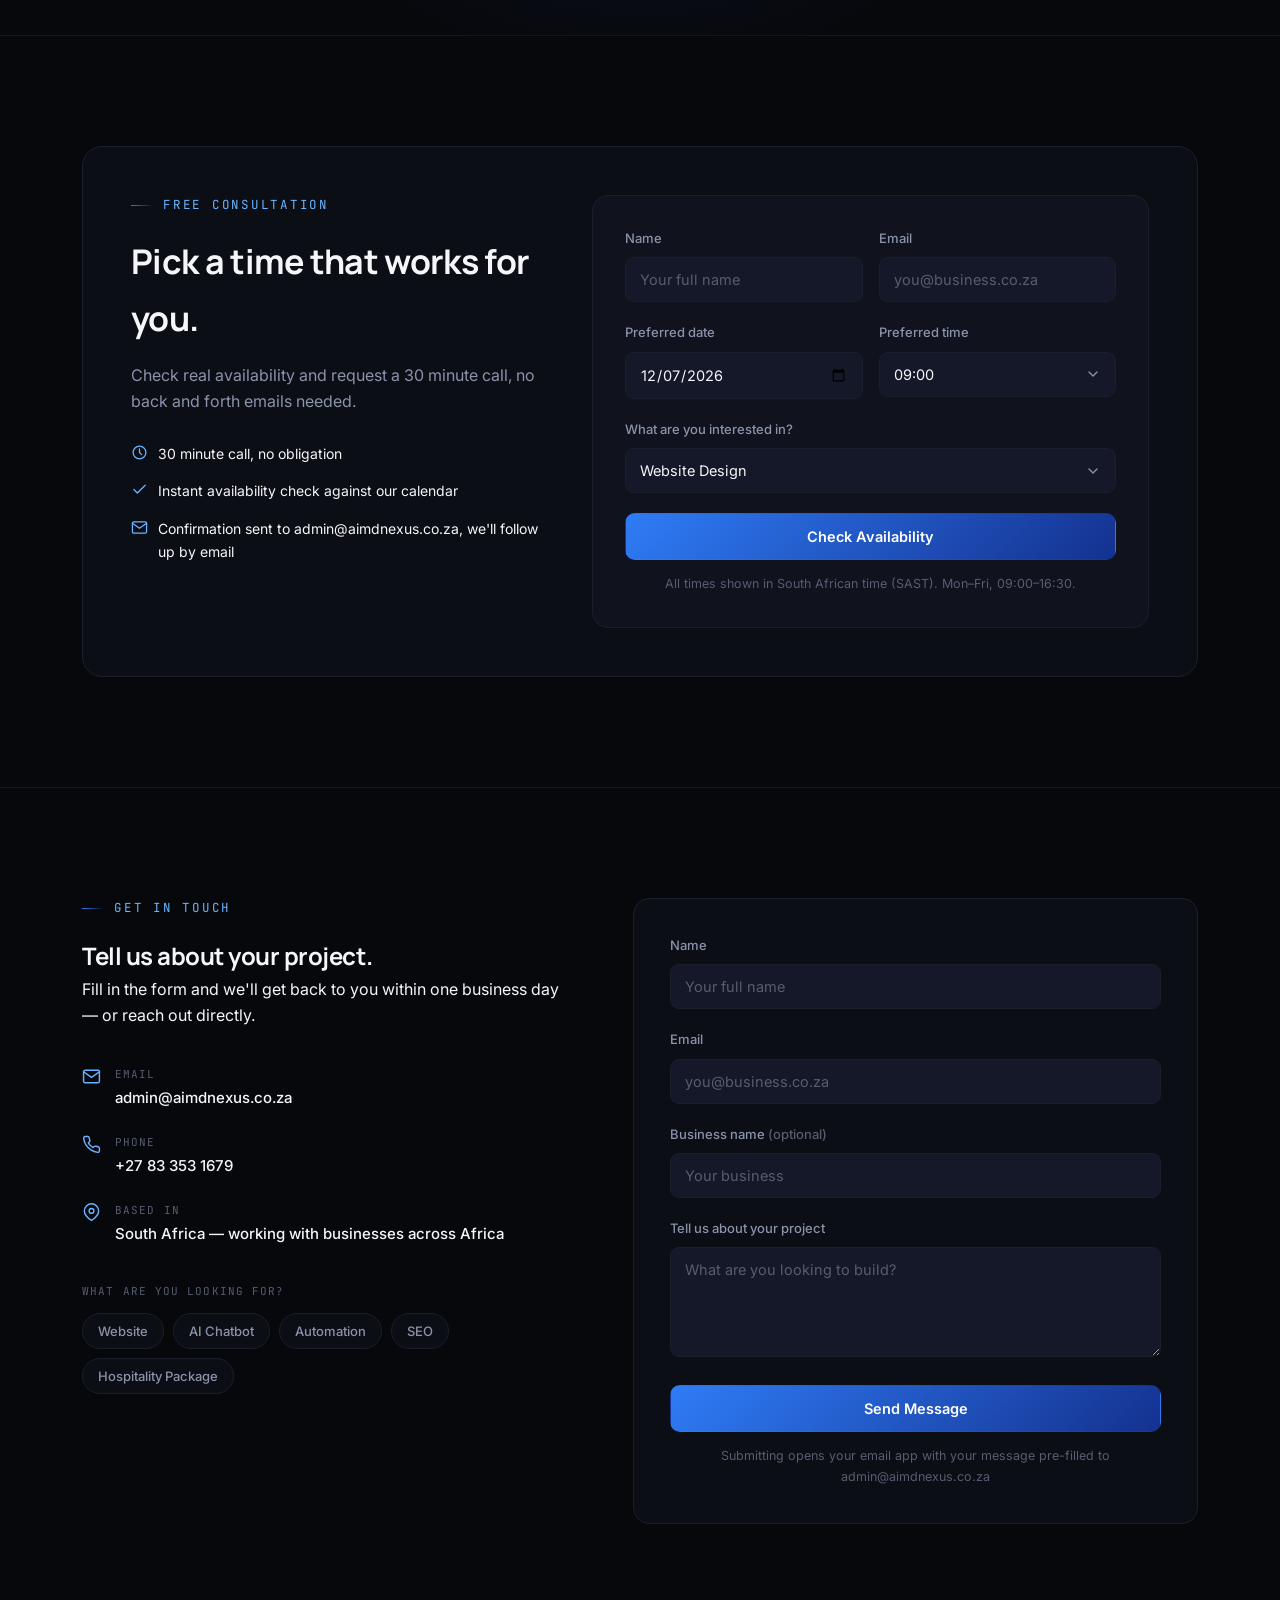
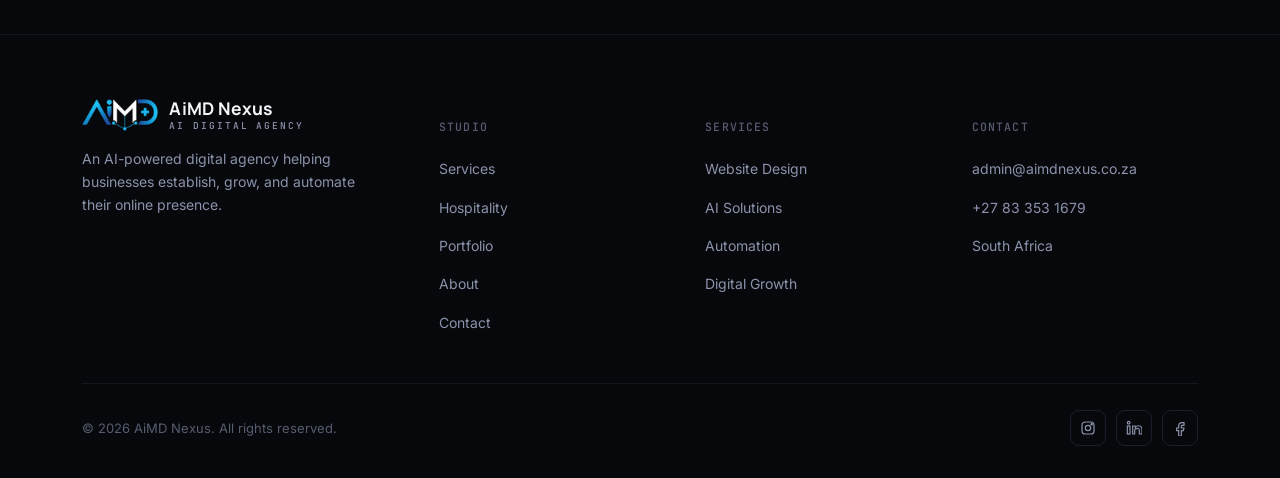
==== commit db87c9c1: "Add files via upload" ====
--- a/index.html
+++ b/index.html
@@ -1,6 +1,7 @@
 <!DOCTYPE html>
 <html lang="en">
 <head>
+<link rel="canonical" href="https://aimdnexus.co.za/" />
 <meta charset="UTF-8">
 <meta name="viewport" content="width=device-width, initial-scale=1.0">
 <title>AI Web Design & Automation Agency South Africa | AiMD Nexus</title>
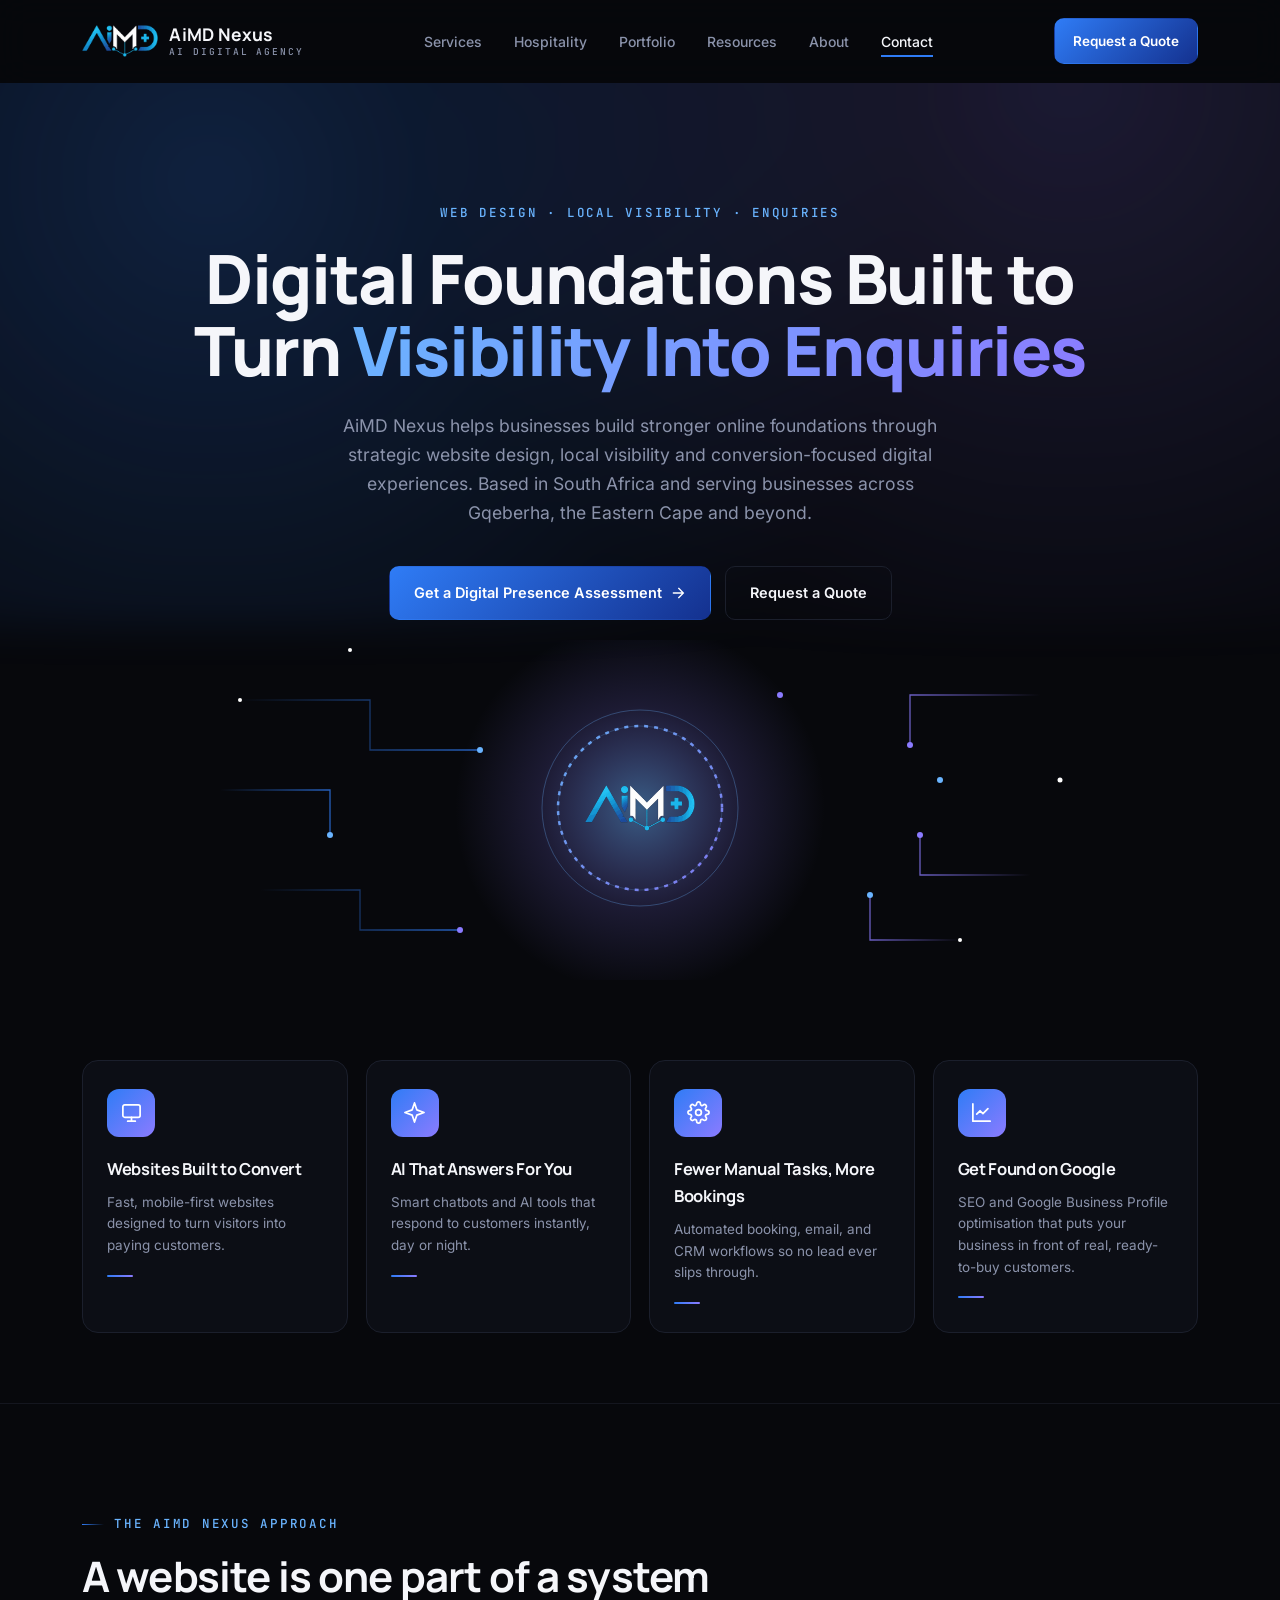
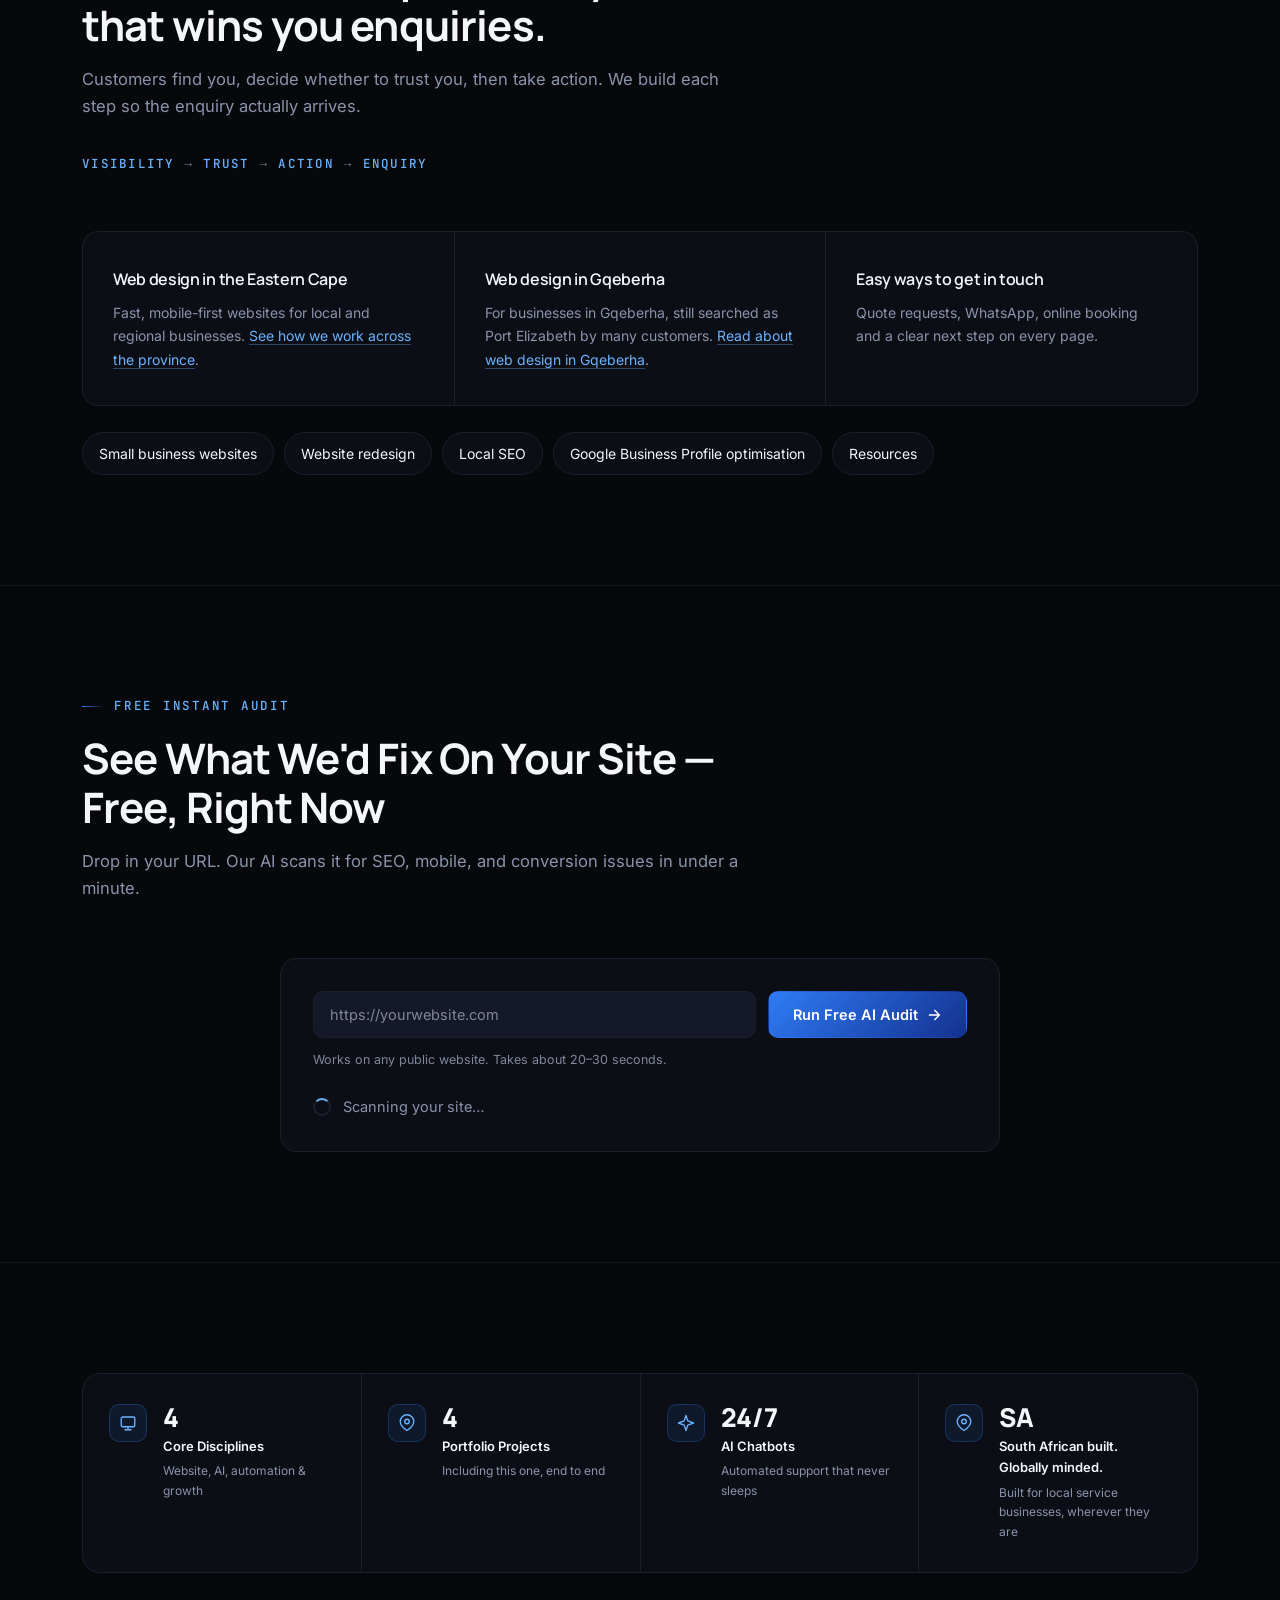
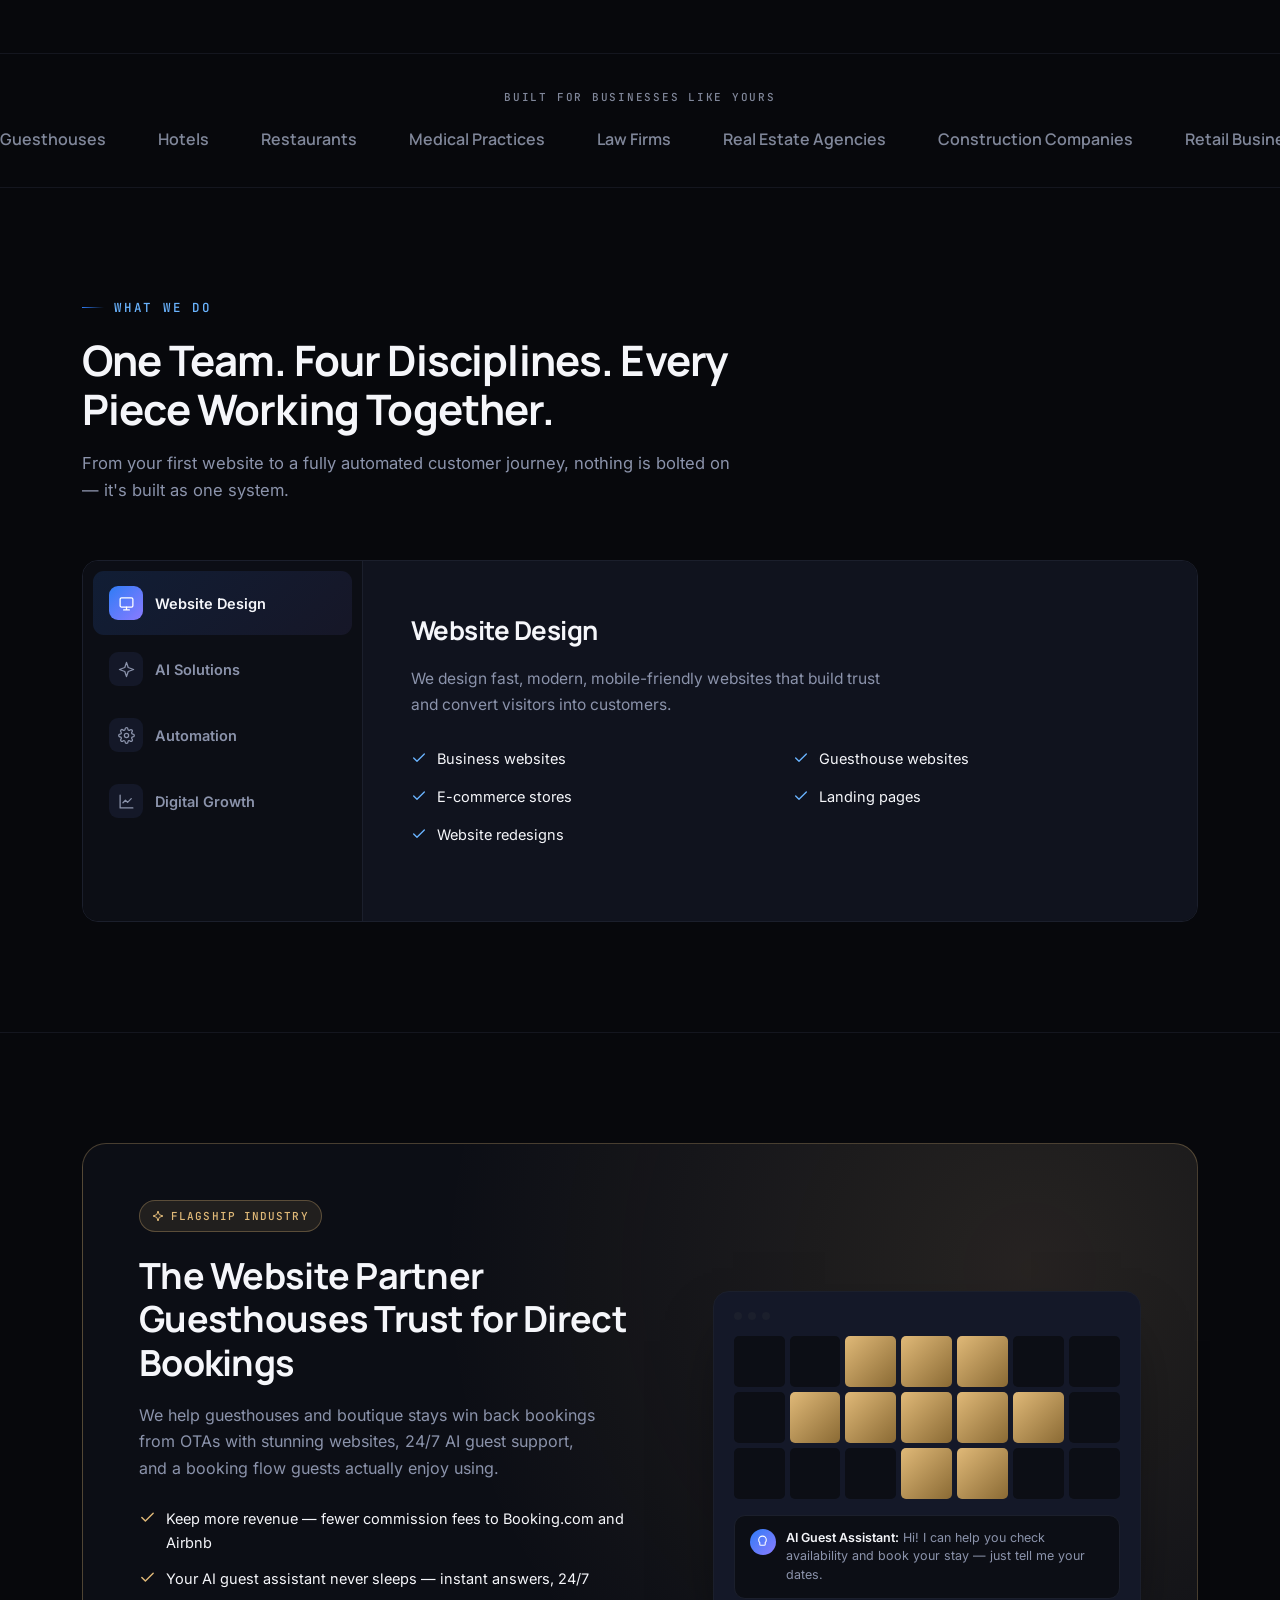
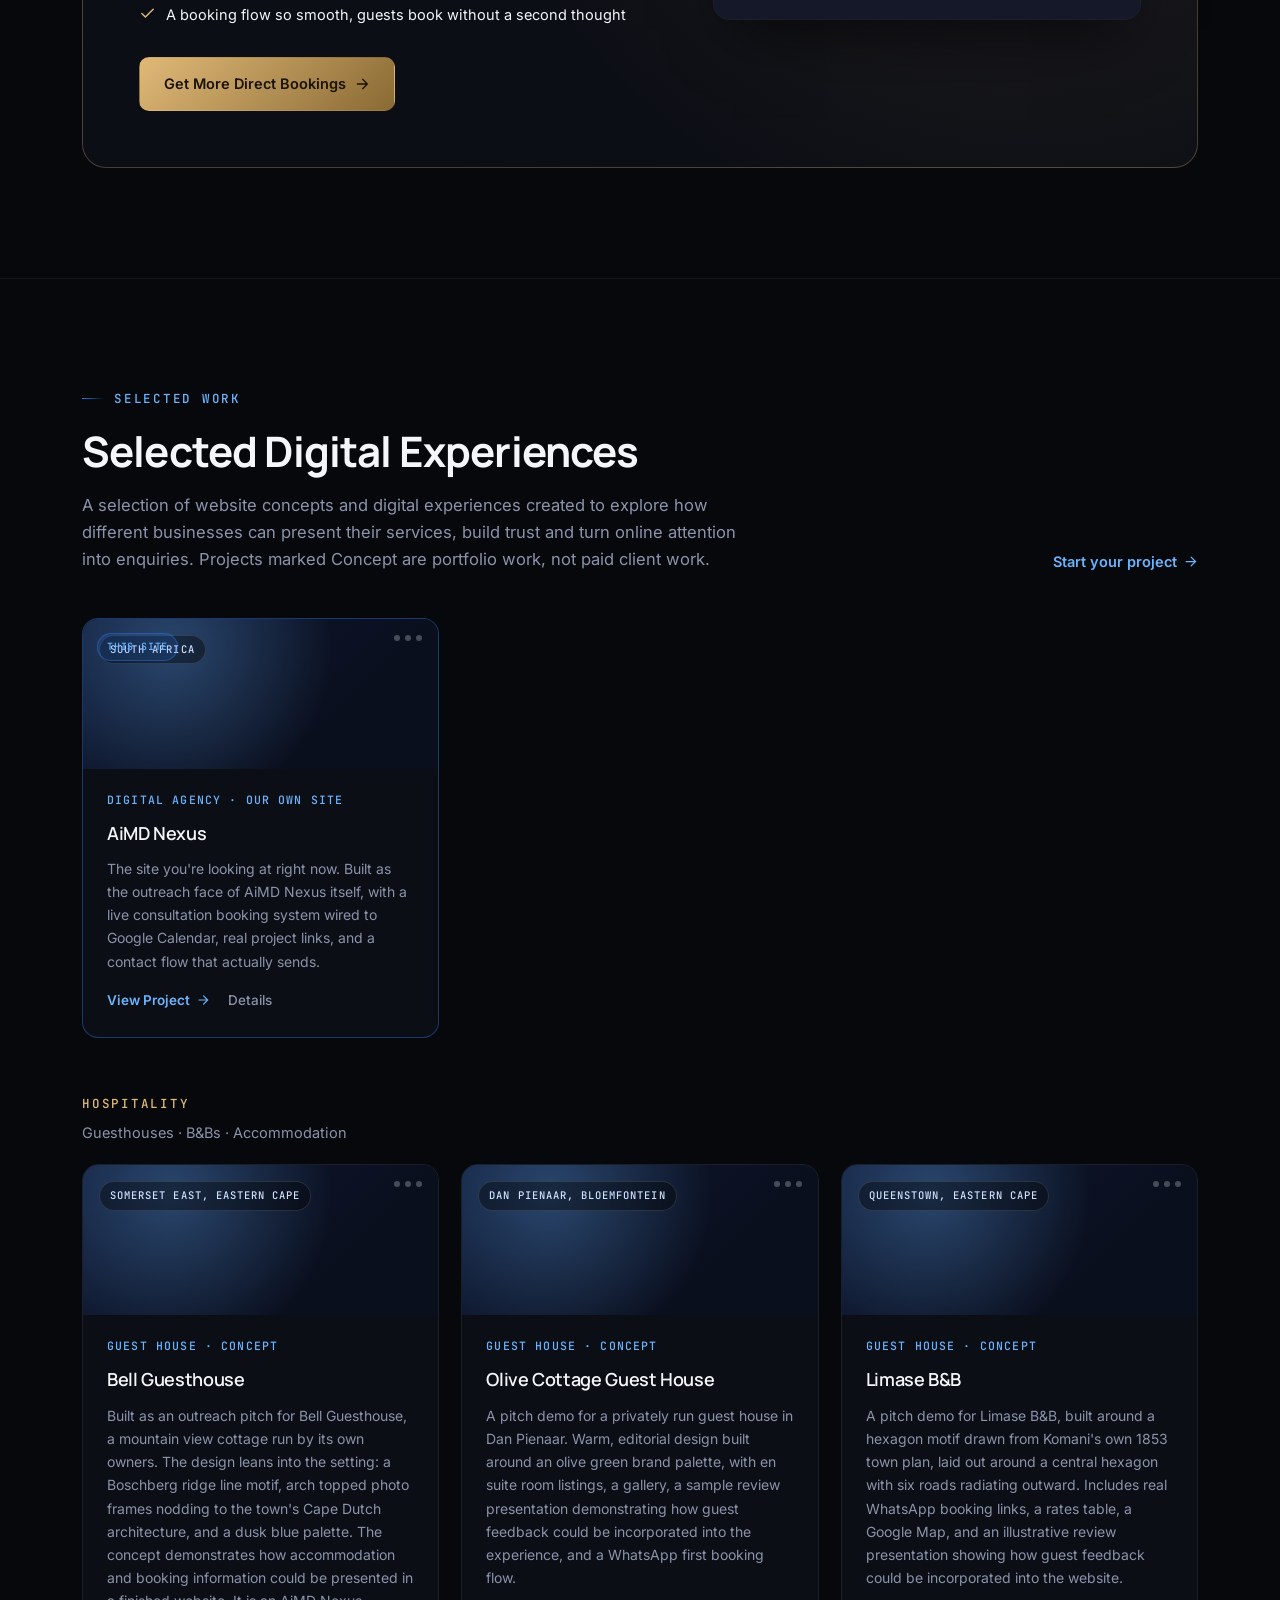
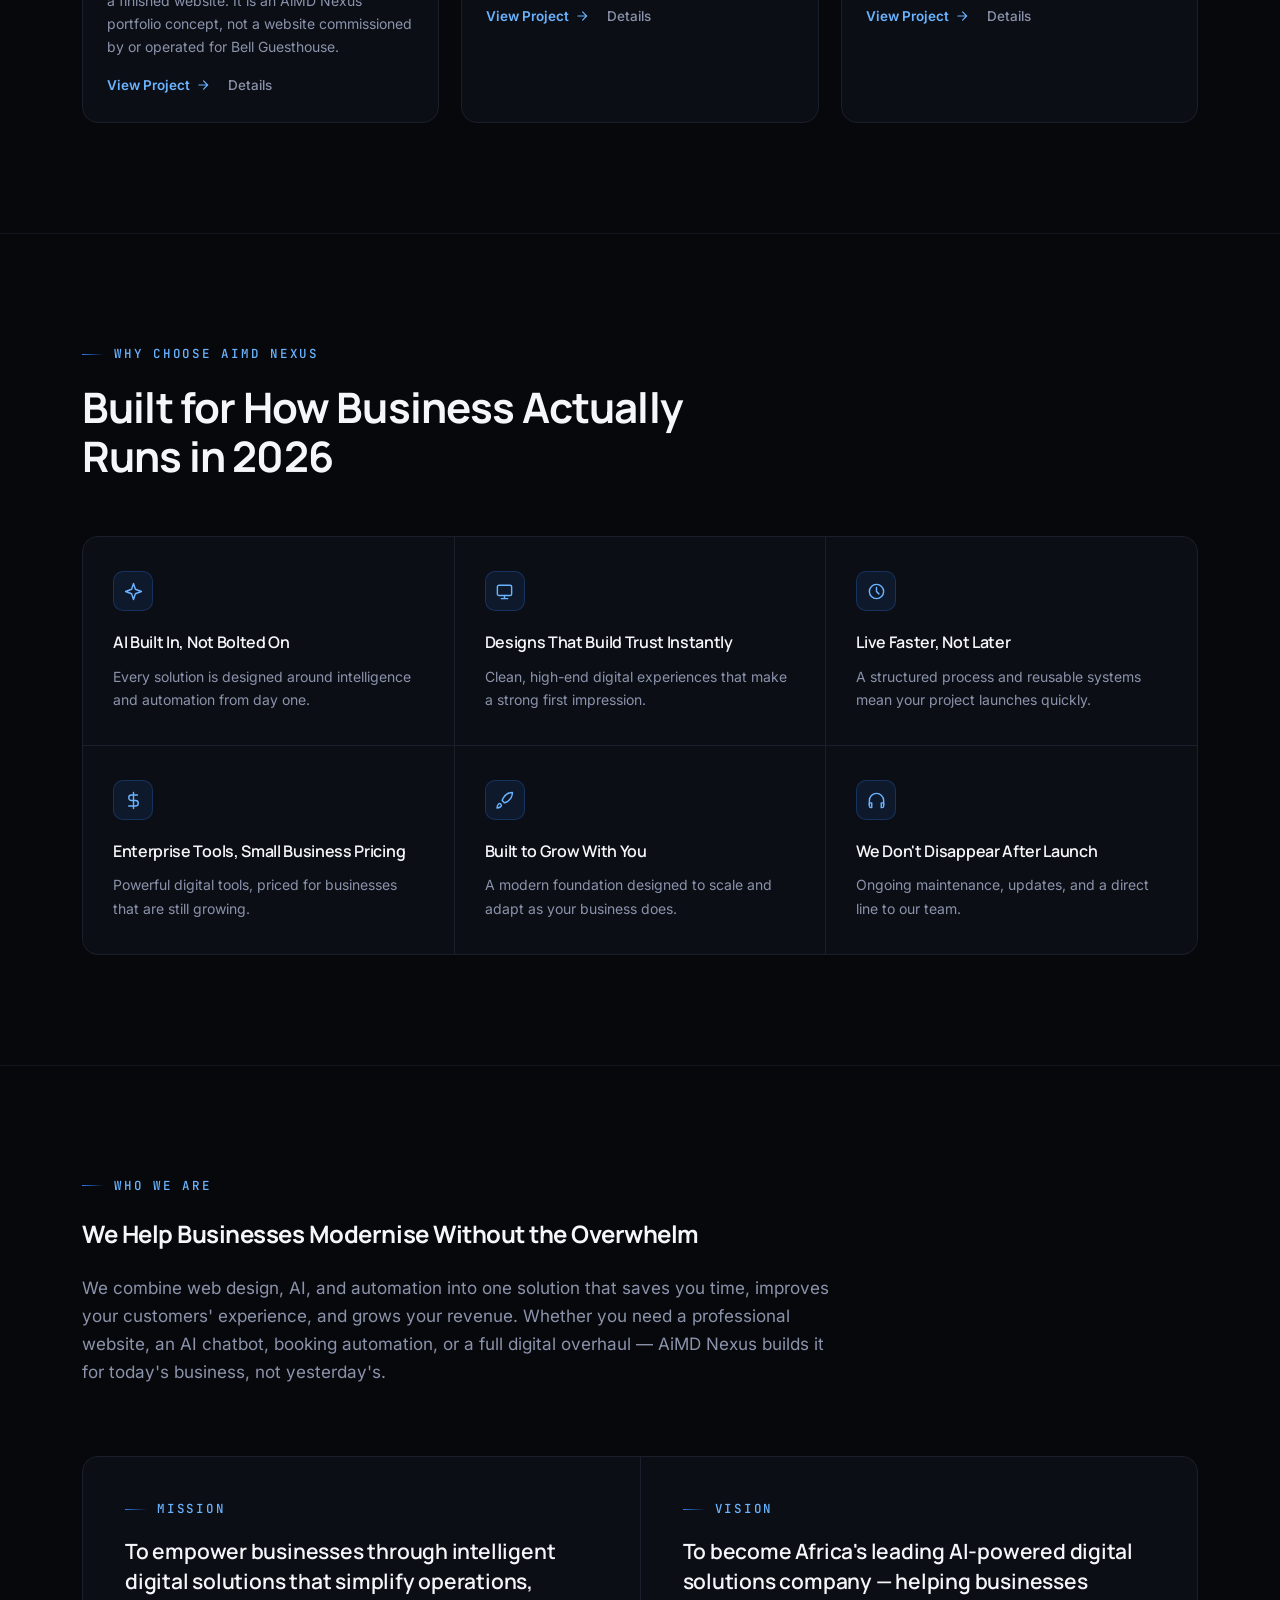
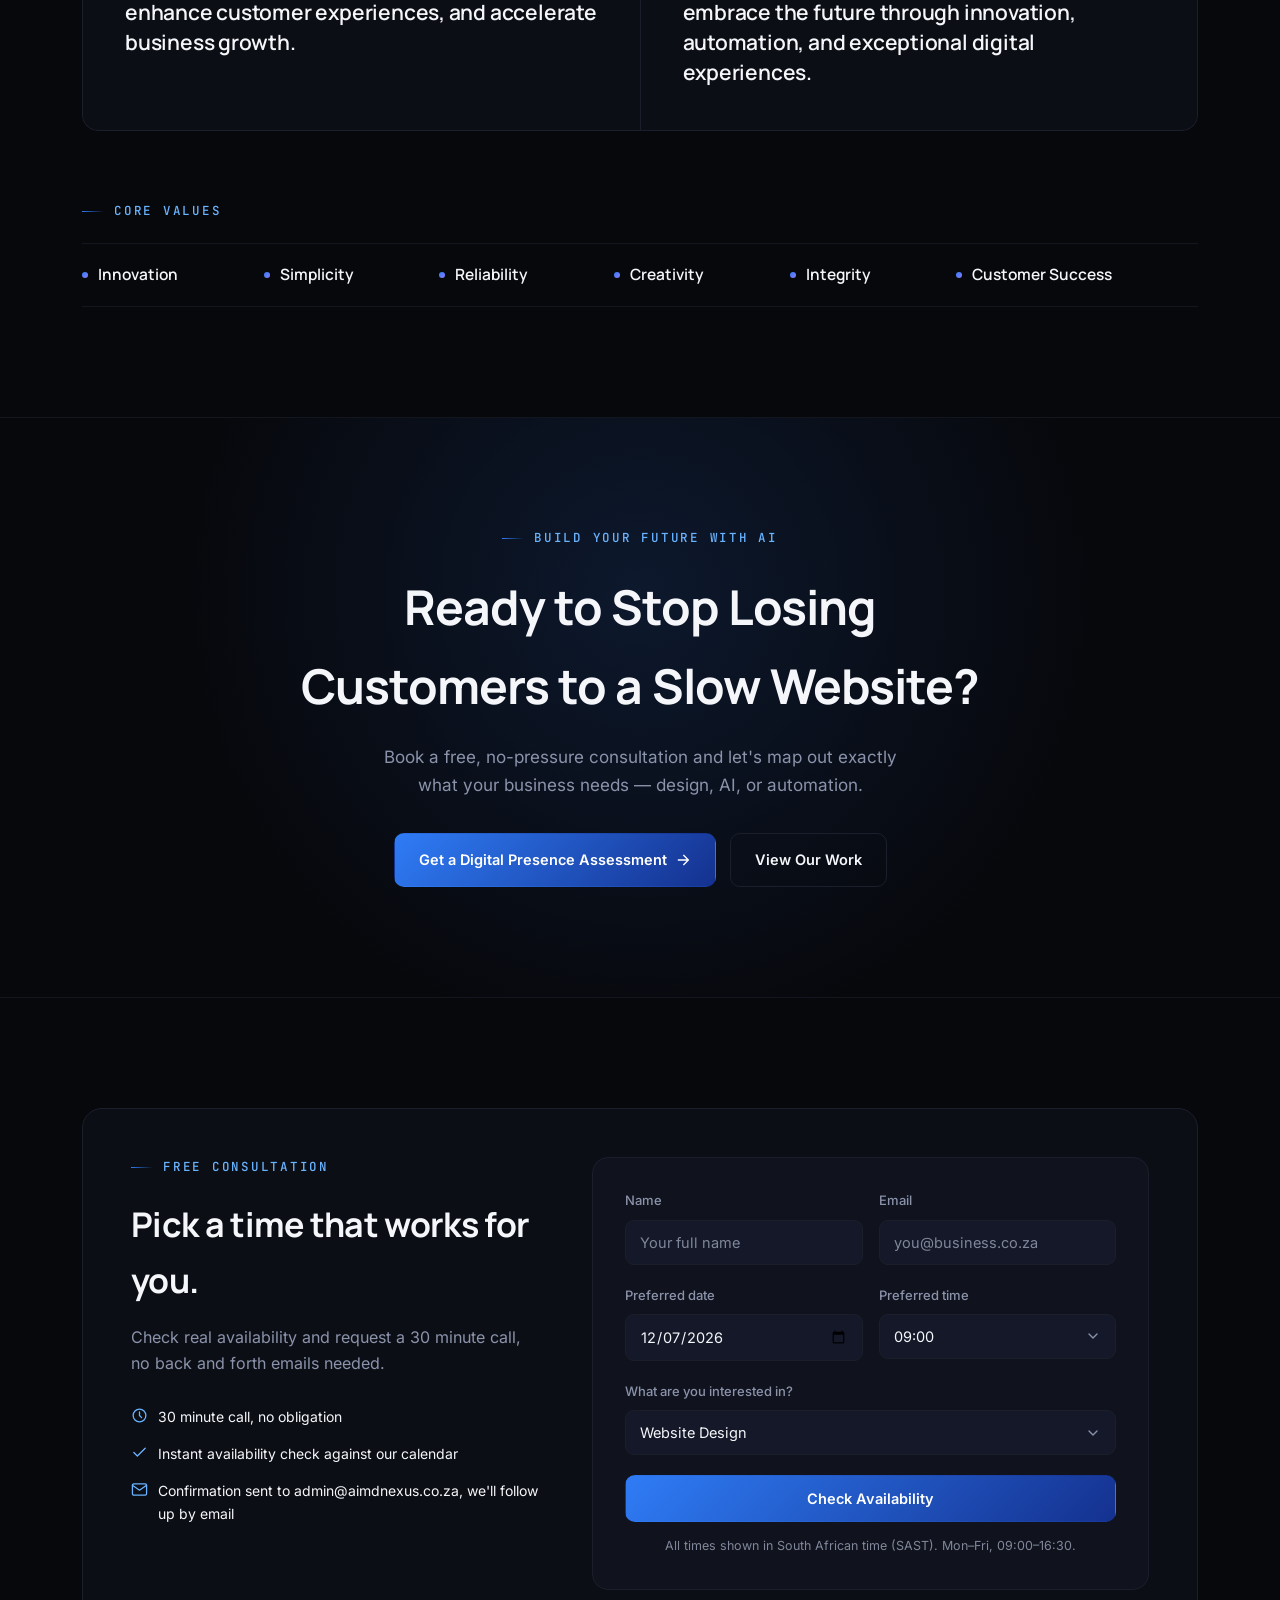
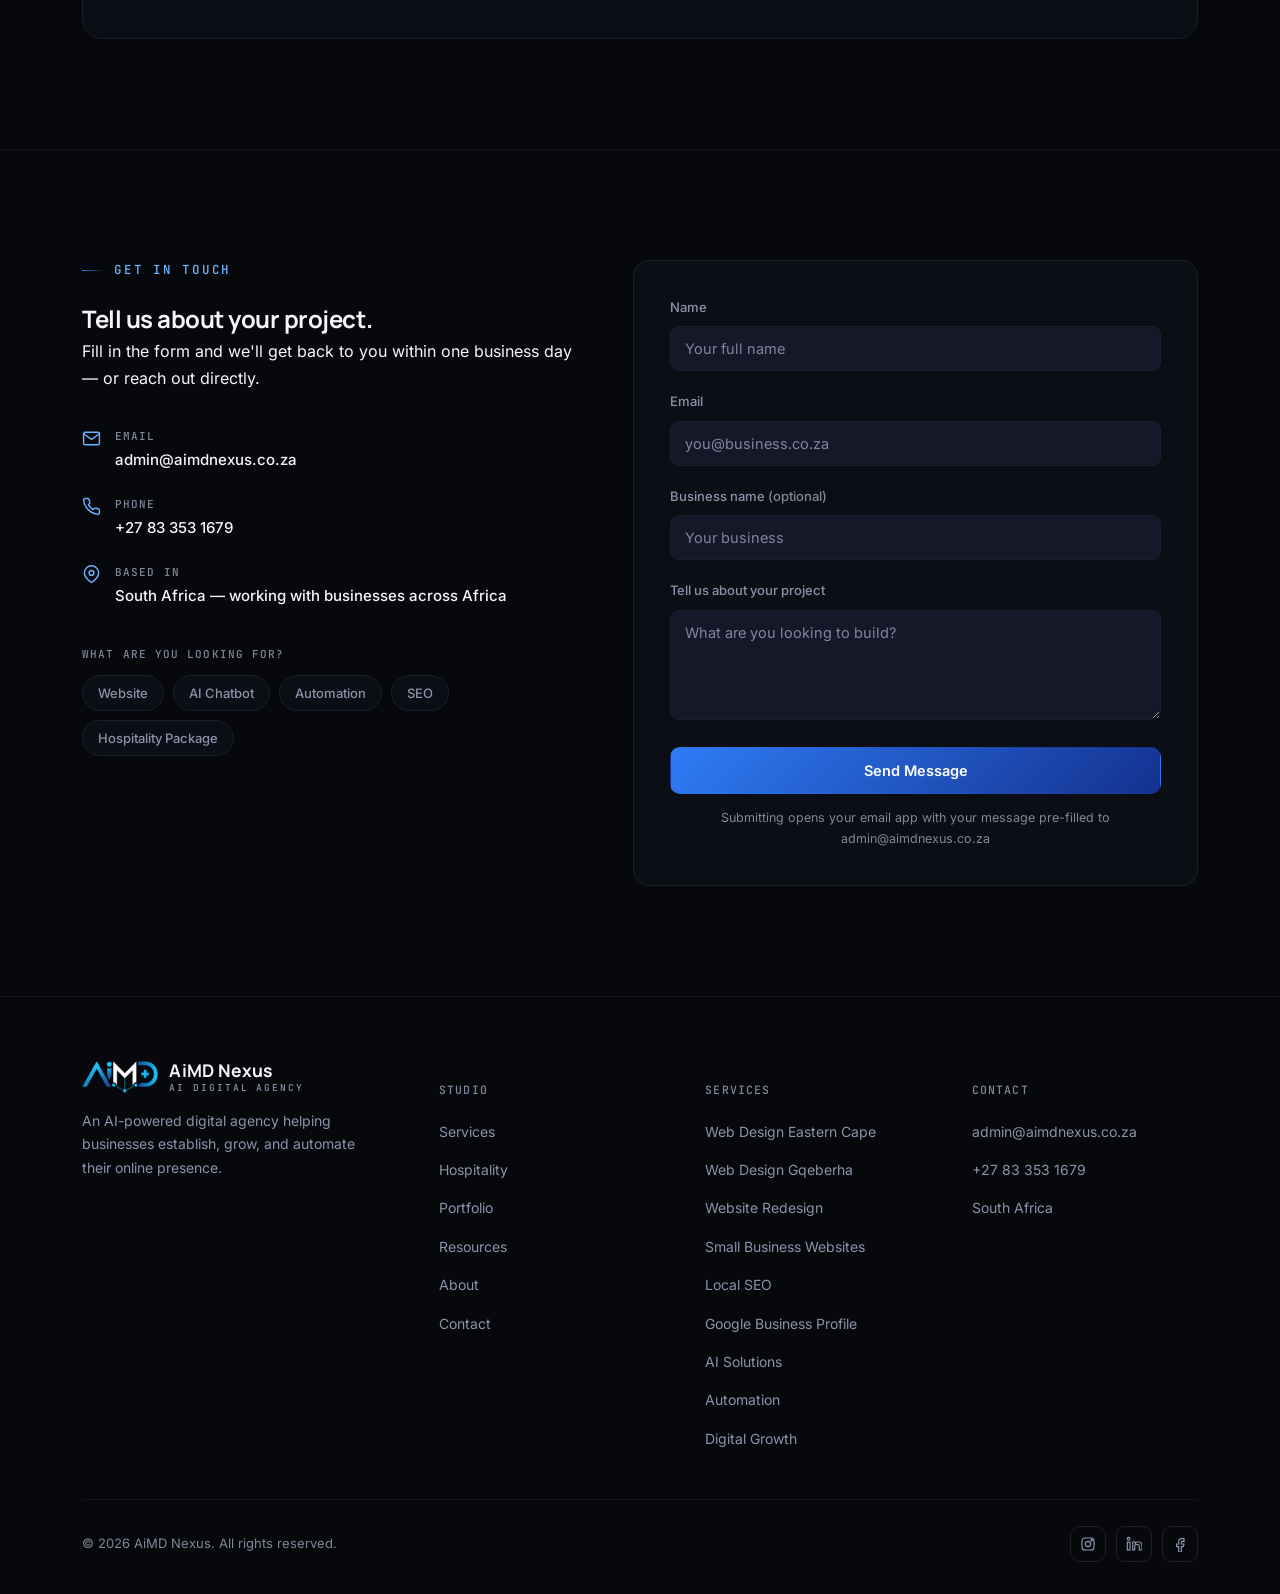
==== commit 7fe9357e: "Add files via upload SEO Update" ====
--- a/index.html
+++ b/index.html
@@ -4,548 +4,36 @@
 <link rel="canonical" href="https://aimdnexus.co.za/" />
 <meta charset="UTF-8">
 <meta name="viewport" content="width=device-width, initial-scale=1.0">
-<title>AI Web Design & Automation Agency South Africa | AiMD Nexus</title>
-<meta name="description" content="AiMD Nexus builds AI-powered websites, chatbots & automation for guesthouses and small businesses across South Africa. Book a free consultation today.">
-<link rel="icon" type="image/png" href="[data-uri]">
-<link rel="preconnect" href="https://fonts.googleapis.com">
-<link rel="preconnect" href="https://fonts.gstatic.com" crossorigin>
-<link href="https://fonts.googleapis.com/css2?family=Manrope:wght@500;600;700;800&family=Inter:wght@400;500;600&family=JetBrains+Mono:wght@500&display=swap" rel="stylesheet">
-<style>
-  :root{
-    --bg: #07080c;
-    --bg-panel: #0c0e15;
-    --bg-panel-alt: #10131e;
-    --bg-raised: #141828;
-    --line: #1b1f2c;
-    --line-soft: #14161f;
-    --blue: #2f7cf6;
-    --blue-deep: #14318f;
-    --blue-glow: #6ab4ff;
-    --violet: #8b7bff;
-    --gold: #e0b978;
-    --gold-deep: #8a6a34;
-    --text: #f5f6fa;
-    --muted: #8b93ab;
-    --muted-dim: #565d70;
-    --radius: 16px;
-    --max: 1180px;
-    --ease: cubic-bezier(.22,1,.36,1);
-  }
-
-  *,*::before,*::after{ box-sizing:border-box; }
-  html{ scroll-behavior:smooth; }
-  @media (prefers-reduced-motion: reduce){
-    html{ scroll-behavior:auto; }
-    *,*::before,*::after{ animation-duration:0.001ms !important; animation-iteration-count:1 !important; transition-duration:0.001ms !important; scroll-behavior:auto !important; }
-  }
-
-  body{
-    margin:0;
-    background:var(--bg);
-    color:var(--text);
-    font-family:'Inter',system-ui,sans-serif;
-    font-size:16px;
-    line-height:1.65;
-    -webkit-font-smoothing:antialiased;
-  }
-
-  h1,h2,h3,h4{
-    font-family:'Manrope',system-ui,sans-serif;
-    margin:0;
-    letter-spacing:-0.02em;
-    color:var(--text);
-  }
-
-  p{ margin:0; }
-  a{ color:inherit; text-decoration:none; }
-  ul{ list-style:none; margin:0; padding:0; }
-  button{ font-family:inherit; cursor:pointer; }
-  img{ max-width:100%; display:block; }
-
-  .wrap{ max-width:var(--max); margin:0 auto; padding:0 32px; }
-
-  .eyebrow{
-    display:flex; align-items:center; gap:10px;
-    font-family:'JetBrains Mono',monospace; font-size:12.5px; letter-spacing:0.14em; text-transform:uppercase;
-    color:var(--blue-glow); margin-bottom:18px;
-  }
-  .eyebrow::before{ content:''; width:22px; height:1px; background:linear-gradient(90deg,var(--blue),transparent); }
-  .eyebrow.gold{ color:var(--gold); }
-  .eyebrow.gold::before{ background:linear-gradient(90deg,var(--gold),transparent); }
-
-  .btn{
-    display:inline-flex; align-items:center; gap:8px; padding:14px 24px; border-radius:10px;
-    font-weight:600; font-size:14.5px; border:1px solid transparent;
-    transition:transform .25s var(--ease), box-shadow .25s var(--ease), background .25s var(--ease), border-color .25s var(--ease);
-    white-space:nowrap;
-  }
-  .btn-primary{ background:linear-gradient(135deg,var(--blue),var(--blue-deep)); color:#fff; }
-  .btn-primary:hover{ transform:translateY(-2px); box-shadow:0 12px 30px -10px rgba(47,124,246,.6); }
-  .btn-ghost{ background:transparent; border-color:var(--line); color:var(--text); }
-  .btn-ghost:hover{ border-color:var(--blue); background:rgba(47,124,246,.08); }
-  .btn-gold{ background:linear-gradient(135deg,var(--gold),var(--gold-deep)); color:#1a1305; }
-  .btn-gold:hover{ transform:translateY(-2px); box-shadow:0 12px 30px -10px rgba(224,185,120,.45); }
-  .btn:hover svg{ transform:translateX(3px); }
-  .btn svg{ transition:transform .25s var(--ease); }
-  .btn-sm{ padding:11px 18px; font-size:13.5px; }
-
-  .btn:focus-visible, a:focus-visible, button:focus-visible, input:focus-visible, textarea:focus-visible{
-    outline:2px solid var(--blue-glow); outline-offset:3px; border-radius:6px;
-  }
-
-  /* ---------- AI AUDIT WIDGET ---------- */
-  .audit-shell{
-    max-width:720px; margin:0 auto;
-    background:var(--bg-panel); border:1px solid var(--line); border-radius:var(--radius);
-    padding:32px;
-  }
-  .audit-form{ display:flex; gap:12px; flex-wrap:wrap; }
-  .audit-form input{
-    flex:1 1 260px; background:var(--bg-raised); border:1px solid var(--line); border-radius:10px;
-    padding:14px 16px; color:var(--text); font-size:14.5px; font-family:inherit;
-  }
-  .audit-form input::placeholder{ color:var(--muted-dim); }
-  .audit-note{ margin-top:12px; font-size:12.5px; color:var(--muted-dim); }
-
-  .audit-error{
-    margin-top:16px; padding:14px 16px; border-radius:10px;
-    background:rgba(224,90,90,.1); border:1px solid rgba(224,90,90,.3); color:#f0a3a3; font-size:14px;
-  }
-
-  .audit-loading{
-    margin-top:24px; display:flex; align-items:center; gap:12px; color:var(--muted); font-size:14.5px;
-  }
-  .audit-spinner{
-    width:18px; height:18px; border-radius:50%;
-    border:2px solid var(--line); border-top-color:var(--blue-glow);
-    animation:auditSpin .8s linear infinite;
-  }
-  @keyframes auditSpin{ to{ transform:rotate(360deg); } }
-
-  .audit-results{ margin-top:28px; }
-  .audit-impression{ font-size:16px; color:var(--text); margin-bottom:20px; }
-  .audit-findings{ display:grid; gap:10px; margin-bottom:24px; }
-  .audit-finding{
-    display:flex; align-items:flex-start; gap:12px; padding:14px 16px;
-    background:var(--bg-raised); border:1px solid var(--line); border-radius:10px;
-  }
-  .audit-finding-icon{
-    width:20px; height:20px; border-radius:50%; flex:0 0 20px; margin-top:2px;
-    display:flex; align-items:center; justify-content:center; font-size:12px; font-weight:700;
-  }
-  .audit-finding-icon.pass{ background:rgba(90,200,140,.15); color:#7ee0ab; }
-  .audit-finding-icon.warning{ background:rgba(224,185,120,.15); color:var(--gold); }
-  .audit-finding-icon.fail{ background:rgba(224,90,90,.15); color:#f0a3a3; }
-  .audit-finding-body b{ display:block; font-size:13.5px; color:var(--text); margin-bottom:2px; }
-  .audit-finding-body span{ font-size:13.5px; color:var(--muted); }
-
-  .audit-fixes h4{ font-size:14px; color:var(--text); margin-bottom:10px; }
-  .audit-fixes ul{ display:grid; gap:8px; margin-bottom:24px; }
-  .audit-fixes li{ font-size:14px; color:var(--muted); padding-left:20px; position:relative; }
-  .audit-fixes li::before{ content:'\2192'; position:absolute; left:0; color:var(--blue-glow); }
-
-  @media (max-width:640px){
-    .audit-shell{ padding:24px; }
-    .audit-form{ flex-direction:column; }
-  }
-
-  /* ---------- NAV ---------- */
-  header{
-    position:sticky; top:0; z-index:100;
-    background:rgba(7,8,12,.7); backdrop-filter:blur(16px); -webkit-backdrop-filter:blur(16px);
-    border-bottom:1px solid transparent; transition:border-color .3s var(--ease), background .3s var(--ease);
-  }
-  header.scrolled{ border-bottom-color:var(--line); background:rgba(7,8,12,.92); }
-  nav{ display:flex; align-items:center; justify-content:space-between; padding:16px 32px; max-width:var(--max); margin:0 auto; }
-  .brand{ display:flex; align-items:center; gap:11px; }
-  .brand img{ height:32px; width:auto; }
-  .brand-word{ display:flex; flex-direction:column; line-height:1; }
-  .brand-word .b1{ font-family:'Manrope'; font-weight:700; font-size:17.5px; letter-spacing:0.005em; }
-  .brand-word .b2{ font-family:'JetBrains Mono'; font-weight:500; font-size:9.5px; letter-spacing:.2em; color:var(--muted); margin-top:3px; }
-
-  .nav-links{ display:flex; align-items:center; gap:32px; }
-  .nav-links a{ font-size:14px; font-weight:500; color:var(--muted); position:relative; padding:4px 0; transition:color .2s; }
-  .nav-links a::after{ content:''; position:absolute; left:0; bottom:-3px; height:2px; width:0; background:var(--blue); transition:width .25s var(--ease); }
-  .nav-links a:hover, .nav-links a.active{ color:var(--text); }
-  .nav-links a:hover::after, .nav-links a.active::after{ width:100%; }
-
-  .nav-right{ display:flex; align-items:center; gap:20px; }
-  .burger{ display:none; background:none; border:none; padding:8px; }
-  .burger span{ display:block; width:22px; height:2px; background:var(--text); margin:5px 0; transition:transform .3s var(--ease), opacity .3s var(--ease); }
-  .burger.open span:nth-child(1){ transform:translateY(7px) rotate(45deg); }
-  .burger.open span:nth-child(2){ opacity:0; }
-  .burger.open span:nth-child(3){ transform:translateY(-7px) rotate(-45deg); }
-
-  .mobile-panel{ display:none; flex-direction:column; gap:2px; padding:8px 32px 22px; border-bottom:1px solid var(--line); background:rgba(7,8,12,.98); }
-  .mobile-panel.open{ display:flex; }
-  .mobile-panel a{ padding:13px 4px; font-size:15.5px; font-weight:500; color:var(--muted); border-bottom:1px solid var(--line-soft); }
-  .mobile-panel a:hover{ color:var(--text); }
-  .mobile-panel .btn{ margin-top:14px; justify-content:center; }
-
-  /* ---------- HERO ---------- */
-  .hero{ position:relative; padding:120px 0 60px; overflow:hidden; }
-  .hero-glow{
-    position:absolute; inset:-10% -10% auto -10%; height:640px; z-index:0; pointer-events:none;
-    background:
-      radial-gradient(circle at 22% 30%, rgba(47,124,246,.22), transparent 55%),
-      radial-gradient(circle at 78% 15%, rgba(139,123,255,.16), transparent 50%);
-    filter:blur(20px);
-  }
-  .hero .wrap{ position:relative; z-index:1; text-align:center; }
-  .hero .eyebrow{ justify-content:center; }
-  .hero .eyebrow::before{ display:none; }
-  .hero h1{ font-size:clamp(38px,6vw,68px); font-weight:800; line-height:1.06; max-width:920px; margin:0 auto; }
-  .hero h1 span{
-    background:linear-gradient(120deg,var(--blue-glow),var(--violet));
-    -webkit-background-clip:text; background-clip:text; color:transparent;
-  }
-  .hero-sub{ margin:26px auto 0; max-width:600px; font-size:17.5px; color:var(--muted); }
-  .hero-actions{ display:flex; gap:14px; margin-top:38px; flex-wrap:wrap; justify-content:center; }
-
-  .hero-orb{ position:relative; height:340px; margin-top:20px; z-index:1; }
-  .hero-orb svg{ width:100%; height:100%; }
-  .orb-ring{ animation:ringSpin 40s linear infinite; transform-origin:460px 190px; }
-  .orb-ring-pulse{ animation:ringPulse 3.2s ease-in-out infinite; transform-origin:460px 190px; }
-  @keyframes ringSpin{ from{ transform:rotate(0deg); } to{ transform:rotate(360deg); } }
-  @keyframes ringPulse{ 0%,100%{ opacity:.3; } 50%{ opacity:.7; } }
-  .trace-node{ animation:pulse 3.6s ease-in-out infinite; }
-  @keyframes pulse{ 0%,100%{ opacity:.5; } 50%{ opacity:1; } }
-  .spark{ animation:sparkle 2.4s ease-in-out infinite; }
-  @keyframes sparkle{ 0%,100%{ opacity:.3; } 50%{ opacity:1; } }
-
-  /* ---------- QUICK GLANCE GRID ---------- */
-  .quick-glance{ padding:20px 0 70px; border-top:none; }
-  .quick-grid{ display:grid; grid-template-columns:repeat(4,1fr); gap:18px; }
-  .quick-card{
-    background:var(--bg-panel); border:1px solid var(--line); border-radius:16px; padding:28px 24px;
-    transition:transform .3s var(--ease), border-color .3s var(--ease);
-  }
-  .quick-card:hover{ transform:translateY(-3px); border-color:rgba(47,124,246,.4); }
-  .quick-card .qc-icon{
-    width:48px; height:48px; border-radius:12px; display:flex; align-items:center; justify-content:center;
-    background:linear-gradient(135deg,var(--blue),var(--violet)); margin-bottom:18px;
-  }
-  .quick-card .qc-icon svg{ width:23px; height:23px; stroke:#fff; }
-  .quick-card h3{ font-size:16.5px; font-weight:700; }
-  .quick-card p{ margin-top:10px; color:var(--muted); font-size:13.5px; line-height:1.6; }
-  .qc-line{ margin-top:18px; width:26px; height:2px; background:linear-gradient(90deg,var(--blue),var(--violet)); border-radius:2px; }
-
-  /* ---------- STATS STRIP ---------- */
-  .stats-strip{ padding-bottom:80px; }
-  .stats-panel{
-    background:var(--bg-panel); border:1px solid var(--line); border-radius:18px;
-    display:grid; grid-template-columns:repeat(4,1fr); gap:1px; background:var(--line); overflow:hidden;
-  }
-  .stat-item{ background:var(--bg-panel); padding:30px 26px; display:flex; gap:16px; align-items:flex-start; }
-  .stat-item .si-icon{ width:38px; height:38px; border-radius:10px; background:rgba(47,124,246,.1); border:1px solid rgba(47,124,246,.25); display:flex; align-items:center; justify-content:center; flex-shrink:0; }
-  .stat-item .si-icon svg{ width:18px; height:18px; stroke:var(--blue-glow); }
-  .stat-item .si-num{ font-family:'Manrope'; font-weight:800; font-size:26px; line-height:1; }
-  .stat-item .si-label{ font-size:13px; font-weight:600; margin-top:6px; }
-  .stat-item .si-sub{ font-size:12px; color:var(--muted); margin-top:4px; }
-
-  /* ---------- MARQUEE ---------- */
-  .marquee-section{ padding:34px 0; border-top:1px solid var(--line-soft); border-bottom:1px solid var(--line-soft); overflow:hidden; }
-  .marquee-label{ text-align:center; font-family:'JetBrains Mono'; font-size:11px; letter-spacing:.16em; text-transform:uppercase; color:var(--muted-dim); margin-bottom:20px; }
-  .marquee-track{ display:flex; width:max-content; gap:52px; animation:scroll-left 32s linear infinite; }
-  .marquee-section:hover .marquee-track{ animation-play-state:paused; }
-  @keyframes scroll-left{ from{ transform:translateX(0); } to{ transform:translateX(-50%); } }
-  .marquee-track span{ font-family:'Manrope'; font-weight:600; font-size:16px; color:var(--muted-dim); white-space:nowrap; }
-  @media (prefers-reduced-motion: reduce){
-    .marquee-track{ animation:none; flex-wrap:wrap; justify-content:center; }
-  }
-
-  /* ---------- SECTION shared ---------- */
-  section{ padding:110px 0; border-top:1px solid var(--line-soft); }
-  .hero{ border-top:none; }
-  .marquee-section + section{ border-top:none; }
-  .section-head{ max-width:660px; margin-bottom:56px; }
-  .section-head.center{ margin-left:auto; margin-right:auto; text-align:center; }
-  .section-head.center .eyebrow{ justify-content:center; }
-  .section-head.center .eyebrow::before{ display:none; }
-  .section-head h2{ font-size:clamp(28px,3.6vw,42px); font-weight:700; line-height:1.16; }
-  .section-head p.lead{ margin-top:16px; color:var(--muted); font-size:16.5px; }
-
-  [data-reveal]{ opacity:0; transform:translateY(22px); transition:opacity .7s var(--ease), transform .7s var(--ease); }
-  [data-reveal].in-view{ opacity:1; transform:translateY(0); }
-
-  /* ---------- SERVICES TABS ---------- */
-  .tabs-shell{ display:grid; grid-template-columns:280px 1fr; gap:0; border:1px solid var(--line); border-radius:var(--radius); overflow:hidden; }
-  .tabs-list{ background:var(--bg-panel); border-right:1px solid var(--line); padding:10px; display:flex; flex-direction:column; gap:2px; }
-  .tab-btn{
-    display:flex; align-items:center; gap:12px; padding:15px 16px; border-radius:11px; background:none; border:none;
-    text-align:left; color:var(--muted); font-size:14.5px; font-weight:600; font-family:'Inter'; transition:all .2s var(--ease);
-  }
-  .tab-btn .tab-ic{ width:34px; height:34px; border-radius:9px; background:var(--bg-raised); display:flex; align-items:center; justify-content:center; flex-shrink:0; }
-  .tab-btn .tab-ic svg{ width:17px; height:17px; stroke:var(--muted); }
-  .tab-btn:hover{ background:var(--bg-panel-alt); color:var(--text); }
-  .tab-btn.active{ background:linear-gradient(135deg, rgba(47,124,246,.14), rgba(139,123,255,.08)); color:var(--text); }
-  .tab-btn.active .tab-ic{ background:linear-gradient(135deg,var(--blue),var(--violet)); }
-  .tab-btn.active .tab-ic svg{ stroke:#fff; }
-
-  .tab-panel{ background:var(--bg-panel-alt); padding:48px; position:relative; min-height:360px; }
-  .tab-content{ display:none; animation:fadeUp .4s var(--ease); }
-  .tab-content.active{ display:block; }
-  @keyframes fadeUp{ from{ opacity:0; transform:translateY(10px);} to{ opacity:1; transform:translateY(0);} }
-  .tab-content h3{ font-size:26px; font-weight:700; }
-  .tab-content p.tab-desc{ margin-top:14px; color:var(--muted); font-size:15.5px; max-width:480px; }
-  .tab-bullets{ margin-top:30px; display:grid; grid-template-columns:1fr 1fr; gap:14px 26px; }
-  .tab-bullets li{ display:flex; align-items:flex-start; gap:10px; font-size:14.5px; color:var(--text); }
-  .tab-bullets svg{ width:16px; height:16px; stroke:var(--blue-glow); flex-shrink:0; margin-top:3px; }
-
-  /* ---------- HOSPITALITY SPOTLIGHT ---------- */
-  .spotlight{
-    border:1px solid rgba(224,185,120,.28); border-radius:24px;
-    background:
-      radial-gradient(circle at 85% 20%, rgba(224,185,120,.12), transparent 55%),
-      var(--bg-panel);
-    padding:56px; display:grid; grid-template-columns:1.1fr 0.9fr; gap:50px; align-items:center;
-  }
-  .spotlight-badge{
-    display:inline-flex; align-items:center; gap:7px; font-family:'JetBrains Mono'; font-size:11px; letter-spacing:.1em;
-    text-transform:uppercase; color:var(--gold); background:rgba(224,185,120,.1); border:1px solid rgba(224,185,120,.3);
-    padding:6px 12px; border-radius:100px; margin-bottom:22px;
-  }
-  .spotlight h2{ font-size:clamp(26px,3.2vw,36px); font-weight:700; line-height:1.2; }
-  .spotlight p.desc{ margin-top:18px; color:var(--muted); font-size:16px; max-width:460px; }
-  .spotlight-points{ margin-top:26px; display:flex; flex-direction:column; gap:12px; }
-  .spotlight-points li{ display:flex; gap:10px; align-items:flex-start; font-size:14.5px; color:var(--text); }
-  .spotlight-points svg{ width:17px; height:17px; stroke:var(--gold); flex-shrink:0; margin-top:2px; }
-  .spotlight .btn{ margin-top:30px; }
-
-  .spotlight-mock{ position:relative; }
-  .mock-card{
-    background:var(--bg-raised); border:1px solid var(--line); border-radius:16px; padding:20px;
-    box-shadow:0 30px 60px -20px rgba(0,0,0,.6);
-  }
-  .mock-dots{ display:flex; gap:6px; margin-bottom:16px; }
-  .mock-dots span{ width:8px; height:8px; border-radius:50%; background:var(--line); }
-  .mock-cal{ display:grid; grid-template-columns:repeat(7,1fr); gap:5px; margin-bottom:16px; }
-  .mock-cal div{ aspect-ratio:1; border-radius:5px; background:var(--bg-panel); }
-  .mock-cal div.book{ background:linear-gradient(135deg,var(--gold),var(--gold-deep)); }
-  .mock-chat{ background:var(--bg-panel); border:1px solid var(--line); border-radius:11px; padding:13px 15px; display:flex; gap:10px; align-items:flex-start; }
-  .mock-chat .dot{ width:26px; height:26px; border-radius:50%; background:linear-gradient(135deg,var(--blue),var(--violet)); flex-shrink:0; display:flex; align-items:center; justify-content:center; }
-  .mock-chat .dot svg{ width:13px; height:13px; stroke:#fff; }
-  .mock-chat p{ font-size:12.5px; color:var(--muted); line-height:1.5; }
-  .mock-chat p b{ color:var(--text); }
-
-  /* ---------- PORTFOLIO (reused) ---------- */
-  .section-top{ display:flex; align-items:flex-end; justify-content:space-between; gap:24px; flex-wrap:wrap; }
-  .portfolio-grid{ margin-top:44px; display:grid; grid-template-columns:repeat(3,1fr); gap:22px; }
-  .pf-card{ border:1px solid var(--line); border-radius:var(--radius); overflow:hidden; background:var(--bg-panel); display:flex; flex-direction:column; transition:transform .3s var(--ease), border-color .3s var(--ease); position:relative; }
-  .pf-card:hover{ transform:translateY(-4px); border-color:rgba(47,124,246,.4); }
-  .pf-card.flag{ border-color:rgba(224,185,120,.4); }
-  .pf-card.meta{ border-color:rgba(47,124,246,.4); }
-  .flag-badge{ position:absolute; top:14px; left:14px; z-index:2; font-family:'JetBrains Mono'; font-size:10px; letter-spacing:.08em; text-transform:uppercase; background:rgba(224,185,120,.16); border:1px solid rgba(224,185,120,.4); color:var(--gold); padding:5px 9px; border-radius:100px; }
-  .flag-badge.meta-badge{ background:rgba(47,124,246,.16); border-color:rgba(47,124,246,.4); color:var(--blue-glow); }
-  .pf-thumb{ height:150px; position:relative; background:radial-gradient(circle at 25% 20%, rgba(106,180,255,.3), transparent 55%), linear-gradient(135deg,#0f1a35,#0a0f1e 70%); display:flex; align-items:flex-start; padding:16px; }
-  .pf-thumb .dots{ position:absolute; top:16px; right:16px; display:flex; gap:5px; }
-  .pf-thumb .dots span{ width:6px; height:6px; border-radius:50%; background:rgba(255,255,255,.25); }
-  .pf-tag{ font-family:'JetBrains Mono'; font-size:10.5px; letter-spacing:.1em; text-transform:uppercase; background:rgba(0,0,0,.4); border:1px solid rgba(255,255,255,.12); padding:5px 10px; border-radius:100px; color:#cfe0ff; }
-  .pf-body{ padding:22px 24px 26px; }
-  .pf-cat{ font-family:'JetBrains Mono'; font-size:11.5px; letter-spacing:.1em; text-transform:uppercase; color:var(--blue-glow); }
-  .pf-body h3{ font-size:18px; margin-top:9px; font-weight:600; }
-  .pf-body p{ margin-top:9px; color:var(--muted); font-size:14px; }
-  .pf-actions{ display:flex; align-items:center; gap:18px; margin-top:16px; }
-  .pf-link{ display:inline-flex; align-items:center; gap:6px; font-size:13.5px; font-weight:600; color:var(--blue-glow); background:none; border:none; padding:0; }
-  .pf-link svg{ width:14px; height:14px; transition:transform .2s var(--ease); }
-  .pf-link:hover svg{ transform:translateX(3px); }
-  .pf-link-secondary{ color:var(--muted); font-weight:500; }
-  .pf-link-secondary:hover{ color:var(--text); }
-  .view-all{ display:flex; align-items:center; gap:6px; font-size:14.5px; font-weight:600; color:var(--blue-glow); }
-  .view-all svg{ width:15px; height:15px; }
-
-  /* ---------- WHY ---------- */
-  .why-grid{ display:grid; grid-template-columns:repeat(3,1fr); gap:1px; background:var(--line); border:1px solid var(--line); border-radius:var(--radius); overflow:hidden; }
-  .why-item{ background:var(--bg-panel); padding:34px 30px; }
-  .why-item .icon{ width:40px; height:40px; border-radius:10px; background:rgba(47,124,246,.1); border:1px solid rgba(47,124,246,.25); display:flex; align-items:center; justify-content:center; margin-bottom:18px; }
-  .why-item .icon svg{ width:19px; height:19px; stroke:var(--blue-glow); }
-  .why-item h4{ font-size:16px; font-weight:600; }
-  .why-item p{ margin-top:9px; color:var(--muted); font-size:14px; }
-
-  /* ---------- ABOUT ---------- */
-  .about-intro{ max-width:760px; }
-  .about-intro p{ color:var(--muted); font-size:17px; margin-top:20px; }
-  .mv-grid{ margin-top:70px; display:grid; grid-template-columns:1fr 1fr; gap:1px; background:var(--line); border:1px solid var(--line); border-radius:var(--radius); overflow:hidden; }
-  .mv-item{ background:var(--bg-panel); padding:42px; }
-  .mv-item .eyebrow{ margin-bottom:16px; }
-  .mv-item p{ font-family:'Manrope'; font-weight:600; font-size:21px; line-height:1.45; letter-spacing:-0.01em; }
-
-  .values-row{ margin-top:70px; }
-  .values-row .eyebrow{ justify-content:flex-start; }
-  .values-list{ display:flex; flex-wrap:wrap; gap:0; margin-top:22px; border-top:1px solid var(--line-soft); }
-  .values-list li{
-    font-family:'Manrope'; font-weight:600; font-size:15.5px; color:var(--text);
-    padding:18px 26px 18px 0; border-bottom:1px solid var(--line-soft); flex:1 1 auto; display:flex; align-items:center; gap:10px;
-  }
-  .values-list li::before{ content:''; width:6px; height:6px; border-radius:50%; background:linear-gradient(135deg,var(--blue),var(--violet)); flex-shrink:0; }
-
-  /* ---------- CTA ---------- */
-  .cta{ position:relative; overflow:hidden; text-align:center; }
-  .cta::before{ content:''; position:absolute; inset:0; background:radial-gradient(circle at 50% 30%, rgba(47,124,246,.14), transparent 60%); pointer-events:none; }
-  .cta .wrap{ position:relative; }
-  .cta h2{ font-size:clamp(30px,4.8vw,48px); max-width:680px; margin:0 auto; }
-  .cta p{ margin:18px auto 0; color:var(--muted); font-size:17px; max-width:520px; }
-  .cta .hero-actions{ margin-top:34px; justify-content:center; }
-
-  /* ---------- CONTACT ---------- */
-  #contact{ border-top:1px solid var(--line-soft); }
-  .contact-grid{ display:grid; grid-template-columns:1fr 1.15fr; gap:60px; }
-  .contact-info h2{ font-size:clamp(28px,3.4vw,38px); }
-  .contact-info p.lead{ margin-top:16px; color:var(--muted); font-size:16px; max-width:400px; }
-  .contact-details{ margin-top:36px; display:flex; flex-direction:column; gap:22px; }
-  .contact-details .row{ display:flex; gap:14px; align-items:flex-start; }
-  .contact-details svg{ width:19px; height:19px; stroke:var(--blue-glow); margin-top:2px; flex-shrink:0; }
-  .contact-details .label{ font-family:'JetBrains Mono'; font-size:11px; letter-spacing:.1em; text-transform:uppercase; color:var(--muted-dim); }
-  .contact-details .value{ font-size:15px; margin-top:3px; font-weight:500; }
-
-  .chip-row{ margin-top:36px; }
-  .chip-row .label{ font-family:'JetBrains Mono'; font-size:11px; letter-spacing:.1em; text-transform:uppercase; color:var(--muted-dim); margin-bottom:12px; }
-  .chips{ display:flex; flex-wrap:wrap; gap:9px; }
-  .chip{ padding:9px 15px; border-radius:100px; border:1px solid var(--line); background:var(--bg-panel); color:var(--muted); font-size:13px; font-weight:500; transition:all .2s var(--ease); }
-  .chip:hover{ border-color:var(--blue); color:var(--text); }
-  .chip.active{ background:var(--blue); border-color:var(--blue); color:#fff; }
-
-  .form-card{ background:var(--bg-panel); border:1px solid var(--line); border-radius:var(--radius); padding:36px; position:relative; }
-  .field{ margin-bottom:20px; }
-  .field label{ display:block; font-size:13px; font-weight:500; color:var(--muted); margin-bottom:8px; }
-  .field input, .field textarea, .field select{ width:100%; background:var(--bg-raised); border:1px solid var(--line); border-radius:9px; padding:13px 14px; color:var(--text); font-family:inherit; font-size:14.5px; transition:border-color .2s var(--ease), background .2s var(--ease); }
-  .field select{ appearance:none; -webkit-appearance:none; background-image:url("data:image/svg+xml,%3Csvg xmlns='http://www.w3.org/2000/svg' viewBox='0 0 24 24' fill='none' stroke='%238b93ab' stroke-width='2' stroke-linecap='round' stroke-linejoin='round'%3E%3Cpath d='M6 9l6 6 6-6'/%3E%3C/svg%3E"); background-repeat:no-repeat; background-position:right 14px center; background-size:16px; padding-right:40px; }
-  .field select:focus{ outline:none; border-color:var(--blue); }
-  .field input::placeholder, .field textarea::placeholder{ color:var(--muted-dim); }
-  .field input:focus, .field textarea:focus{ outline:none; border-color:var(--blue); background:#0d1730; }
-  .field textarea{ resize:vertical; min-height:110px; }
-  .field.error input, .field.error textarea{ border-color:#e0566a; }
-  .error-msg{ color:#f08a97; font-size:12.5px; margin-top:6px; display:none; }
-  .field.error .error-msg{ display:block; }
-  .form-submit{ width:100%; justify-content:center; }
-  .form-note{ font-size:12.5px; color:var(--muted-dim); margin-top:14px; text-align:center; }
-
-  /* ---------- BOOKING WIDGET ---------- */
-  #book{ border-top:1px solid var(--line-soft); }
-  .booking-shell{
-    background:var(--bg-panel); border:1px solid var(--line); border-radius:20px;
-    padding:48px; display:grid; grid-template-columns:0.85fr 1.15fr; gap:50px;
-  }
-  .booking-info h2{ font-size:clamp(26px,3.2vw,34px); }
-  .booking-info p.lead{ margin-top:16px; color:var(--muted); font-size:16px; }
-  .booking-facts{ margin-top:28px; display:flex; flex-direction:column; gap:14px; }
-  .booking-facts li{ display:flex; gap:10px; align-items:flex-start; font-size:14px; color:var(--text); }
-  .booking-facts svg{ width:17px; height:17px; stroke:var(--blue-glow); flex-shrink:0; margin-top:2px; }
-
-  .bk-card{ background:var(--bg-panel-alt); border:1px solid var(--line); border-radius:16px; padding:32px; }
-  .bk-hidden{ display:none !important; }
-  .bk-row{ display:grid; grid-template-columns:1fr 1fr; gap:16px; }
-  .bk-result-card{ text-align:center; padding:20px 6px; }
-  .bk-result-card .bk-icon{ width:52px; height:52px; border-radius:50%; display:flex; align-items:center; justify-content:center; margin:0 auto 16px; }
-  .bk-result-card.ok .bk-icon{ background:rgba(47,124,246,.12); border:1px solid rgba(47,124,246,.35); }
-  .bk-result-card.no .bk-icon{ background:rgba(224,86,106,.12); border:1px solid rgba(224,86,106,.35); }
-  .bk-result-card h3{ font-size:19px; }
-  .bk-result-card p{ color:var(--muted); font-size:14px; margin-top:8px; }
-  .bk-summary{ margin-top:18px; background:var(--bg-panel); border:1px solid var(--line); border-radius:10px; padding:14px 16px; text-align:left; font-size:13.5px; color:var(--text); display:flex; flex-direction:column; gap:6px; }
-  .bk-summary span{ color:var(--muted); }
-  .bk-actions{ display:flex; gap:12px; margin-top:22px; justify-content:center; flex-wrap:wrap; }
-  .bk-error{ color:#f08a97; font-size:12.5px; margin-top:10px; text-align:center; }
-
-  .form-success{ display:none; text-align:center; padding:30px 10px; }
-  .form-success.show{ display:block; }
-  .form-success .check{ width:52px; height:52px; border-radius:50%; background:rgba(47,124,246,.12); border:1px solid rgba(47,124,246,.35); display:flex; align-items:center; justify-content:center; margin:0 auto 18px; }
-  .form-success h3{ font-size:19px; }
-  .form-success p{ color:var(--muted); font-size:14.5px; margin-top:8px; }
-
-  /* ---------- MODAL ---------- */
-  .modal-backdrop{ position:fixed; inset:0; background:rgba(4,6,12,.72); backdrop-filter:blur(4px); display:none; align-items:center; justify-content:center; z-index:200; padding:24px; }
-  .modal-backdrop.open{ display:flex; }
-  .modal{ background:var(--bg-panel); border:1px solid var(--line); border-radius:16px; max-width:520px; width:100%; padding:34px; position:relative; transform:translateY(12px); opacity:0; transition:transform .3s var(--ease), opacity .3s var(--ease); }
-  .modal-backdrop.open .modal{ transform:translateY(0); opacity:1; }
-  .modal-close{ position:absolute; top:18px; right:18px; background:none; border:none; color:var(--muted); width:30px; height:30px; display:flex; align-items:center; justify-content:center; border-radius:8px; }
-  .modal-close:hover{ background:var(--bg-raised); color:var(--text); }
-  .modal .pf-cat{ display:block; }
-  .modal h3{ font-size:22px; margin-top:10px; }
-  .modal p{ color:var(--muted); margin-top:14px; font-size:14.5px; line-height:1.7; }
-  .modal .modal-meta{ display:flex; gap:22px; margin-top:22px; padding-top:20px; border-top:1px solid var(--line); }
-  .modal .modal-meta div{ font-size:13px; }
-  .modal .modal-meta .label{ font-family:'JetBrains Mono'; font-size:10.5px; letter-spacing:.08em; text-transform:uppercase; color:var(--muted-dim); }
-  .modal .modal-meta .value{ margin-top:4px; font-weight:600; }
-
-  /* ---------- FOOTER ---------- */
-  footer{ border-top:1px solid var(--line-soft); padding:64px 0 32px; }
-  .footer-top{ display:grid; grid-template-columns:1.4fr 1fr 1fr 1fr; gap:40px; padding-bottom:48px; }
-  .footer-brand .brand{ margin-bottom:16px; }
-  .footer-brand p{ color:var(--muted); font-size:14px; max-width:280px; }
-  .footer-col h5{ font-family:'JetBrains Mono'; font-size:11.5px; letter-spacing:.1em; text-transform:uppercase; color:var(--muted-dim); margin-bottom:18px; font-weight:500; }
-  .footer-col ul{ display:flex; flex-direction:column; gap:12px; }
-  .footer-col a{ font-size:14px; color:var(--muted); transition:color .2s; }
-  .footer-col a:hover{ color:var(--text); }
-  .footer-bottom{ border-top:1px solid var(--line-soft); padding-top:26px; display:flex; justify-content:space-between; align-items:center; flex-wrap:wrap; gap:14px; }
-  .footer-bottom p{ color:var(--muted-dim); font-size:13px; }
-  .socials{ display:flex; gap:10px; }
-  .socials a{ width:36px; height:36px; border:1px solid var(--line); border-radius:9px; display:flex; align-items:center; justify-content:center; color:var(--muted); transition:all .2s; }
-  .socials a:hover{ border-color:var(--blue); color:var(--blue-glow); }
-  .socials svg{ width:16px; height:16px; }
-
-  .back-top{ position:fixed; bottom:26px; right:26px; width:46px; height:46px; border-radius:50%; background:var(--bg-panel); border:1px solid var(--line); display:flex; align-items:center; justify-content:center; opacity:0; pointer-events:none; transform:translateY(10px); transition:opacity .3s var(--ease), transform .3s var(--ease), border-color .2s; z-index:90; }
-  .back-top.show{ opacity:1; pointer-events:auto; transform:translateY(0); }
-  .back-top:hover{ border-color:var(--blue); }
-  .back-top svg{ width:18px; height:18px; stroke:var(--text); }
-
-  /* ---------- RESPONSIVE ---------- */
-  @media (max-width:980px){
-    .tabs-shell{ grid-template-columns:1fr; }
-    .tabs-list{ flex-direction:row; overflow-x:auto; border-right:none; border-bottom:1px solid var(--line); }
-    .tab-btn{ flex-shrink:0; }
-    .tab-panel{ padding:34px 26px; }
-    .tab-bullets{ grid-template-columns:1fr; }
-    .spotlight{ grid-template-columns:1fr; padding:36px; }
-    .spotlight-mock{ max-width:360px; }
-    .portfolio-grid{ grid-template-columns:repeat(2,1fr); }
-    .why-grid{ grid-template-columns:1fr; }
-    .mv-grid{ grid-template-columns:1fr; }
-    .contact-grid{ grid-template-columns:1fr; }
-    .footer-top{ grid-template-columns:1fr 1fr; }
-    .quick-grid{ grid-template-columns:1fr 1fr; }
-    .stats-panel{ grid-template-columns:1fr 1fr; }
-    .booking-shell{ grid-template-columns:1fr; padding:34px; }
-  }
-  @media (max-width:760px){
-    .nav-links{ display:none; }
-    .nav-right .btn-primary{ display:none; }
-    .burger{ display:block; }
-    .wrap{ padding:0 22px; }
-    nav{ padding:14px 22px; }
-    .portfolio-grid{ grid-template-columns:1fr; }
-    section{ padding:76px 0; }
-    .hero{ padding:64px 0 40px; }
-    .footer-top{ grid-template-columns:1fr; gap:34px; }
-    .form-card{ padding:26px; }
-    .values-list li{ flex:1 1 100%; }
-    .quick-grid{ grid-template-columns:1fr; }
-    .stats-panel{ grid-template-columns:1fr; }
-    .hero-orb{ height:260px; }
-    .bk-row{ grid-template-columns:1fr; }
-    .bk-card{ padding:22px; }
-  }
-</style>
+<title>Web Design, Local SEO & Enquiry Systems | Gqeberha & Eastern Cape | AiMD Nexus</title>
+<meta name="description" content="AiMD Nexus builds digital foundations that turn online visibility into enquiries: website design, redesign, local SEO and booking for businesses in Gqeberha, the Eastern Cape and across South Africa.">
+<link rel="icon" type="image/png" href="/assets/aimd-logo.png">
+<link rel="stylesheet" href="/assets/site.css">
+<meta property="og:type" content="website"><meta property="og:site_name" content="AiMD Nexus"><meta property="og:locale" content="en_ZA">
+<meta property="og:title" content="Web Design, Local SEO & Enquiry Systems | Gqeberha & Eastern Cape | AiMD Nexus"><meta property="og:description" content="AiMD Nexus builds digital foundations that turn online visibility into enquiries: website design, redesign, local SEO and booking for businesses in Gqeberha, the Eastern Cape and across South Africa."><meta property="og:url" content="https://aimdnexus.co.za/"><meta property="og:image" content="https://aimdnexus.co.za/assets/aimd-logo.png">
+<meta name="twitter:card" content="summary"><meta name="twitter:title" content="Web Design, Local SEO & Enquiry Systems | Gqeberha & Eastern Cape | AiMD Nexus"><meta name="twitter:description" content="AiMD Nexus builds digital foundations that turn online visibility into enquiries: website design, redesign, local SEO and booking for businesses in Gqeberha, the Eastern Cape and across South Africa.">
+<script type="application/ld+json">{"@context": "https://schema.org", "@graph": [{"@type": "ProfessionalService", "@id": "https://aimdnexus.co.za/#business", "name": "AiMD Nexus", "url": "https://aimdnexus.co.za/", "logo": "https://aimdnexus.co.za/assets/aimd-logo.png", "image": "https://aimdnexus.co.za/assets/aimd-logo.png", "email": "admin@aimdnexus.co.za", "telephone": "+27833531679", "description": "AiMD Nexus builds digital foundations that turn online visibility into enquiries: website design, redesign, local SEO, Google Business Profile optimisation, online booking and website maintenance.", "areaServed": [{"@type": "AdministrativeArea", "name": "Eastern Cape"}, {"@type": "City", "name": "Gqeberha"}, {"@type": "Country", "name": "South Africa"}], "knowsAbout": ["Web design", "Website redesign", "Local SEO", "Google Business Profile optimisation", "Online booking", "Website maintenance"]}, {"@type": "WebSite", "@id": "https://aimdnexus.co.za/#website", "url": "https://aimdnexus.co.za/", "name": "AiMD Nexus", "publisher": {"@id": "https://aimdnexus.co.za/#business"}}]}</script>
 </head>
 <body>
 
 <header id="siteHeader">
   <nav>
-    <a href="#top" class="brand" aria-label="AiMD Nexus home">
-      <img src="[data-uri]" alt="AiMD Nexus logo">
+    <a href="#top" class="brand" aria-label="AiMD Nexus AI Digital Agency home">
+      <img src="/assets/aimd-logo.png" alt="AiMD Nexus logo">
       <span class="brand-word">
         <span class="b1">AiMD Nexus</span>
         <span class="b2">AI DIGITAL AGENCY</span>
       </span>
     </a>
     <ul class="nav-links" id="navLinks">
-      <li><a href="#services" data-nav>Services</a></li>
+      <li class="has-sub"><a href="#services" data-nav>Services</a><ul class="sub"><li><a href="/web-design-eastern-cape/">Web Design Eastern Cape</a></li><li><a href="/web-design-gqeberha/">Web Design Gqeberha</a></li><li><a href="/website-redesign/">Website Redesign</a></li><li><a href="/small-business-websites/">Small Business Websites</a></li><li><a href="/local-seo/">Local SEO</a></li><li><a href="/google-business-profile-optimisation/">Google Business Profile</a></li></ul></li>
       <li><a href="#hospitality" data-nav>Hospitality</a></li>
       <li><a href="#portfolio" data-nav>Portfolio</a></li>
+      <li><a href="/resources/">Resources</a></li>
       <li><a href="#about" data-nav>About</a></li>
       <li><a href="#contact" data-nav>Contact</a></li>
     </ul>
     <div class="nav-right">
-      <a href="#contact" class="btn btn-primary btn-sm">Get a Quote</a>
+      <a href="#contact" class="btn btn-primary btn-sm">Request a Quote</a>
       <button class="burger" id="burger" aria-label="Toggle menu" aria-expanded="false">
         <span></span><span></span><span></span>
       </button>
@@ -553,11 +41,18 @@
   </nav>
   <div class="mobile-panel" id="mobilePanel">
     <a href="#services">Services</a>
+    <a href="/web-design-eastern-cape/">Web Design Eastern Cape</a>
+    <a href="/web-design-gqeberha/">Web Design Gqeberha</a>
+    <a href="/website-redesign/">Website Redesign</a>
+    <a href="/small-business-websites/">Small Business Websites</a>
+    <a href="/local-seo/">Local SEO</a>
+    <a href="/google-business-profile-optimisation/">Google Business Profile</a>
     <a href="#hospitality">Hospitality</a>
     <a href="#portfolio">Portfolio</a>
+    <a href="/resources/">Resources</a>
     <a href="#about">About</a>
     <a href="#contact">Contact</a>
-    <a href="#contact" class="btn btn-primary">Get a Quote</a>
+    <a href="#contact" class="btn btn-primary">Request a Quote</a>
   </div>
 </header>
 
@@ -568,14 +63,14 @@
     <div class="hero-glow" aria-hidden="true"></div>
     <div class="wrap">
       <div data-reveal>
-        <div class="eyebrow">AI-POWERED WEB & AUTOMATION AGENCY</div>
-        <h1>Websites That Work While You Sleep — Powered by <span>AI</span></h1>
-        <p class="hero-sub">We design high-converting websites, build AI chatbots that never miss a lead, and automate the busywork — so your business grows without you working longer hours.</p>
+        <div class="eyebrow">WEB DESIGN · LOCAL VISIBILITY · ENQUIRIES</div>
+        <h1>Digital Foundations Built to Turn <span>Visibility Into Enquiries</span></h1>
+        <p class="hero-sub">AiMD Nexus helps businesses build stronger online foundations through strategic website design, local visibility and conversion-focused digital experiences. Based in South Africa and serving businesses across Gqeberha, the Eastern Cape and beyond.</p>
         <div class="hero-actions">
-          <a href="#audit" class="btn btn-primary">Get My Free Website Audit
+          <a href="#audit" class="btn btn-primary">Get a Digital Presence Assessment
             <svg width="16" height="16" viewBox="0 0 24 24" fill="none" stroke="currentColor" stroke-width="2" stroke-linecap="round"><path d="M5 12h14M13 5l7 7-7 7"/></svg>
           </a>
-          <a href="#portfolio" class="btn btn-ghost">View Our Work</a>
+          <a href="#contact" class="btn btn-ghost">Request a Quote</a>
         </div>
       </div>
 
@@ -637,7 +132,7 @@
           <circle class="orb-ring" cx="460" cy="168" r="82" fill="none" stroke="url(#ringGrad)" stroke-width="2.5" opacity="0.9" stroke-dasharray="4 6"/>
           <circle cx="460" cy="168" r="82" fill="none" stroke="#6ab4ff" stroke-width="1" opacity="0.2"/>
 
-          <image href="[data-uri]" x="405" y="140" width="110" height="56" preserveAspectRatio="xMidYMid meet"/>
+          <image href="/assets/aimd-logo.png" x="405" y="140" width="110" height="56" preserveAspectRatio="xMidYMid meet"/>
         </svg>
       </div>
     </div>
@@ -672,6 +167,24 @@
           <div class="qc-line"></div>
         </div>
       </div>
+    </div>
+  </section>
+
+  <!-- DIGITAL FOUNDATION -->
+  <section id="foundation">
+    <div class="wrap">
+      <div class="section-head" data-reveal>
+        <div class="eyebrow">THE AiMD NEXUS APPROACH</div>
+        <h2>A website is one part of a system that wins you enquiries.</h2>
+        <p class="lead">Customers find you, decide whether to trust you, then take action. We build each step so the enquiry actually arrives.</p>
+        <div class="flow"><span>Visibility</span><i>→</i><span>Trust</span><i>→</i><span>Action</span><i>→</i><span>Enquiry</span></div>
+      </div>
+      <div class="why-grid" data-reveal>
+        <div class="why-item"><h4>Web design in the Eastern Cape</h4><p>Fast, mobile-first websites for local and regional businesses. <a class="inline-link" href="/web-design-eastern-cape/">See how we work across the province</a>.</p></div>
+        <div class="why-item"><h4>Web design in Gqeberha</h4><p>For businesses in Gqeberha, still searched as Port Elizabeth by many customers. <a class="inline-link" href="/web-design-gqeberha/">Read about web design in Gqeberha</a>.</p></div>
+        <div class="why-item"><h4>Easy ways to get in touch</h4><p>Quote requests, WhatsApp, online booking and a clear next step on every page.</p></div>
+      </div>
+      <ul class="area-list" data-reveal><li><a href="/small-business-websites/">Small business websites</a></li><li><a href="/website-redesign/">Website redesign</a></li><li><a href="/local-seo/">Local SEO</a></li><li><a href="/google-business-profile-optimisation/">Google Business Profile optimisation</a></li><li><a href="/resources/">Resources</a></li></ul>
     </div>
   </section>
 
@@ -809,7 +322,7 @@
           <div class="si-icon"><svg viewBox="0 0 24 24" fill="none" stroke-width="1.8" stroke-linecap="round" stroke-linejoin="round"><path d="M21 10c0 6-9 12-9 12s-9-6-9-12a9 9 0 0 1 18 0z"/><circle cx="12" cy="10" r="3"/></svg></div>
           <div>
             <div class="si-num">4</div>
-            <div class="si-label">Real Websites Built</div>
+            <div class="si-label">Portfolio Projects</div>
             <div class="si-sub">Including this one, end to end</div>
           </div>
         </div>
@@ -824,9 +337,9 @@
         <div class="stat-item">
           <div class="si-icon"><svg viewBox="0 0 24 24" fill="none" stroke-width="1.8" stroke-linecap="round" stroke-linejoin="round"><path d="M21 10c0 6-9 12-9 12s-9-6-9-12a9 9 0 0 1 18 0z"/><circle cx="12" cy="10" r="3"/></svg></div>
           <div>
-            <div class="si-num">100%</div>
-            <div class="si-label">South African Built</div>
-            <div class="si-sub">Local team, local understanding</div>
+            <div class="si-num">SA</div>
+            <div class="si-label">South African built. Globally minded.</div>
+            <div class="si-sub">Built for local service businesses, wherever they are</div>
           </div>
         </div>
       </div>
@@ -899,15 +412,15 @@
       <div class="section-top" data-reveal>
         <div class="section-head" style="margin-bottom:0">
           <div class="eyebrow">SELECTED WORK</div>
-          <h2>Real Sites. Real Results. Built End-to-End by Us.</h2>
-          <p class="lead">Yes — including the one you're on right now. Every project below is a live, working build, not a template mockup.</p>
+          <h2>Selected Digital Experiences</h2>
+          <p class="lead">A selection of website concepts and digital experiences created to explore how different businesses can present their services, build trust and turn online attention into enquiries. Projects marked Concept are portfolio work, not paid client work.</p>
         </div>
         <a href="#contact" class="view-all">Start your project
           <svg viewBox="0 0 24 24" fill="none" stroke="currentColor" stroke-width="2" stroke-linecap="round"><path d="M5 12h14M13 5l7 7-7 7"/></svg>
         </a>
       </div>
 
-      <div class="portfolio-grid" id="portfolioGrid" data-reveal></div>
+      <div id="portfolioGrid" data-reveal></div>
     </div>
   </section>
 
@@ -996,7 +509,7 @@
         <h2>Ready to Stop Losing Customers to a Slow Website?</h2>
         <p>Book a free, no-pressure consultation and let's map out exactly what your business needs — design, AI, or automation.</p>
         <div class="hero-actions">
-          <a href="#audit" class="btn btn-primary">Get My Free Website Audit
+          <a href="#audit" class="btn btn-primary">Get a Digital Presence Assessment
             <svg width="16" height="16" viewBox="0 0 24 24" fill="none" stroke="currentColor" stroke-width="2" stroke-linecap="round"><path d="M5 12h14M13 5l7 7-7 7"/></svg>
           </a>
           <a href="#portfolio" class="btn btn-ghost">View Our Work</a>
@@ -1157,7 +670,7 @@
     <div class="footer-top">
       <div class="footer-brand">
         <a href="#top" class="brand">
-          <img src="[data-uri]" alt="AiMD Nexus logo">
+          <img src="/assets/aimd-logo.png" alt="AiMD Nexus logo">
           <span class="brand-word">
             <span class="b1">AiMD Nexus</span>
             <span class="b2">AI DIGITAL AGENCY</span>
@@ -1171,6 +684,7 @@
           <li><a href="#services">Services</a></li>
           <li><a href="#hospitality">Hospitality</a></li>
           <li><a href="#portfolio">Portfolio</a></li>
+          <li><a href="/resources/">Resources</a></li>
           <li><a href="#about">About</a></li>
           <li><a href="#contact">Contact</a></li>
         </ul>
@@ -1178,7 +692,12 @@
       <div class="footer-col">
         <h5>Services</h5>
         <ul>
-          <li><a href="#services">Website Design</a></li>
+          <li><a href="/web-design-eastern-cape/">Web Design Eastern Cape</a></li>
+          <li><a href="/web-design-gqeberha/">Web Design Gqeberha</a></li>
+          <li><a href="/website-redesign/">Website Redesign</a></li>
+          <li><a href="/small-business-websites/">Small Business Websites</a></li>
+          <li><a href="/local-seo/">Local SEO</a></li>
+          <li><a href="/google-business-profile-optimisation/">Google Business Profile</a></li>
           <li><a href="#services">AI Solutions</a></li>
           <li><a href="#services">Automation</a></li>
           <li><a href="#services">Digital Growth</a></li>
@@ -1188,7 +707,7 @@
         <h5>Contact</h5>
         <ul>
           <li><a href="mailto:admin@aimdnexus.co.za">admin@aimdnexus.co.za</a></li>
-          <li><a href="tel:+27820000000">+27 83 353 1679</a></li>
+          <li><a href="tel:+27833531679">+27 83 353 1679</a></li>
           <li><a href="#contact">South Africa</a></li>
         </ul>
       </div>
@@ -1294,38 +813,40 @@
 
   // ---- Portfolio ----
   const projects = [
-    { name:"AiMD Nexus", location:"South Africa", cat:"Digital Agency", badge:"meta", file:"index.html",
+    { name:"AiMD Nexus", location:"South Africa", cat:"Digital Agency", badge:"meta", group:"own", type:"Our own site", file:"index.html",
       desc:"The site you're looking at right now. Built as the outreach face of AiMD Nexus itself, with a live consultation booking system wired to Google Calendar, real project links, and a contact flow that actually sends.",
       status:"Live site", focus:"This one" },
-    { name:"Bell Guesthouse", location:"Somerset East, Eastern Cape", cat:"Guest House", badge:"flag", file:"bell-guesthouse.html",
-      desc:"Built as an outreach pitch for Bell Guesthouse, a mountain view cottage run by its own owners. The design leans into the setting: a Boschberg ridge line motif, arch topped photo frames nodding to the town's Cape Dutch architecture, and a dusk blue palette. Real contact details and Booking.com scores are wired in alongside a live Google Calendar booking system.",
-      status:"Live booking system", focus:"Commission-free bookings" },
-    { name:"Olive Cottage Guest House", location:"Dan Pienaar, Bloemfontein", cat:"Guest House", file:"olive-cottage.html",
-      desc:"A pitch demo for a privately run guest house in Dan Pienaar. Warm, editorial design built around an olive green brand palette, with en suite room listings, a gallery, guest reviews, and a WhatsApp first booking flow.",
+    { name:"Bell Guesthouse", location:"Somerset East, Eastern Cape", cat:"Guest House", file:"bell-guesthouse.html", type:"Concept",
+      desc:"Built as an outreach pitch for Bell Guesthouse, a mountain view cottage run by its own owners. The design leans into the setting: a Boschberg ridge line motif, arch topped photo frames nodding to the town's Cape Dutch architecture, and a dusk blue palette. The concept demonstrates how accommodation and booking information could be presented in a finished website. It is an AiMD Nexus portfolio concept, not a website commissioned by or operated for Bell Guesthouse.",
+      status:"Booking experience concept", focus:"Commission-free bookings" },
+    { name:"Olive Cottage Guest House", location:"Dan Pienaar, Bloemfontein", cat:"Guest House", file:"olive-cottage.html", type:"Concept",
+      desc:"A pitch demo for a privately run guest house in Dan Pienaar. Warm, editorial design built around an olive green brand palette, with en suite room listings, a gallery, a sample review presentation demonstrating how guest feedback could be incorporated into the experience, and a WhatsApp first booking flow.",
       status:"Pitch demo", focus:"Direct enquiries" },
-    { name:"Limase B&B", location:"Queenstown, Eastern Cape", cat:"Guest House", file:"limase-bnb.html",
-      desc:"A pitch demo for Limase B&B, built around a hexagon motif drawn from Komani's own 1853 town plan, laid out around a central hexagon with six roads radiating outward. Includes real WhatsApp booking links, a rates table, a Google Map, and a guest review strip.",
+    { name:"Limase B&B", location:"Queenstown, Eastern Cape", cat:"Guest House", file:"limase-bnb.html", type:"Concept",
+      desc:"A pitch demo for Limase B&B, built around a hexagon motif drawn from Komani's own 1853 town plan, laid out around a central hexagon with six roads radiating outward. Includes real WhatsApp booking links, a rates table, a Google Map, and an illustrative review presentation showing how guest feedback could be incorporated into the website.",
       status:"Pitch demo", focus:"Local bookings" }
   ];
 
   const grid = document.getElementById('portfolioGrid');
-  function renderProjects(){
-    grid.innerHTML = '';
-    projects.forEach(p => {
-      const card = document.createElement('div');
-      const badgeClass = p.badge === 'flag' ? ' flag' : p.badge === 'meta' ? ' meta' : '';
-      card.className = 'pf-card' + badgeClass;
-      const badgeHtml = p.badge === 'flag' ? '<div class="flag-badge">Flagship</div>'
-                       : p.badge === 'meta' ? '<div class="flag-badge meta-badge">This Site</div>'
-                       : '';
-      card.innerHTML = `
+  const pfGroups = [
+    { id:'own', title:'', sub:'' },
+    { id:'hospitality', title:'Hospitality', sub:'Guesthouses · B&Bs · Accommodation' },
+    { id:'home', title:'Home & Property Services', sub:'Landscaping · Garden Services · HVAC · Construction' },
+    { id:'professional', title:'Professional Services', sub:'Dental · Professional Practices' }
+  ];
+  function pfCard(p){
+    const badgeClass = p.badge === 'flag' ? ' flag' : p.badge === 'meta' ? ' meta' : '';
+    const badgeHtml = p.badge === 'flag' ? '<div class="flag-badge">Flagship</div>'
+                     : p.badge === 'meta' ? '<div class="flag-badge meta-badge">This Site</div>'
+                     : '';
+    return `<div class="pf-card${badgeClass}">
         ${badgeHtml}
         <div class="pf-thumb">
           <div class="pf-tag">${p.location}</div>
           <div class="dots"><span></span><span></span><span></span></div>
         </div>
         <div class="pf-body">
-          <div class="pf-cat">${p.cat}</div>
+          <div class="pf-cat">${p.cat}${p.type ? ' · ' + p.type : ''}</div>
           <h3>${p.name}</h3>
           <p>${p.desc}</p>
           <div class="pf-actions">
@@ -1334,8 +855,16 @@
             </a>
             <button class="pf-link pf-link-secondary" data-name="${p.name}">Details</button>
           </div>
-        </div>`;
-      grid.appendChild(card);
+        </div>
+      </div>`;
+  }
+  function renderProjects(){
+    grid.innerHTML = '';
+    pfGroups.forEach(g => {
+      const ps = projects.filter(p => (p.group || 'hospitality') === g.id);
+      if(!ps.length) return;
+      const head = g.title ? `<div class="pf-group"><h3>${g.title}</h3><p>${g.sub}</p></div>` : '';
+      grid.insertAdjacentHTML('beforeend', head + `<div class="portfolio-grid">${ps.map(pfCard).join('')}</div>`);
     });
   }
   renderProjects();
--- a/assets/site.css
+++ b/assets/site.css
@@ -0,0 +1,549 @@
+@font-face{font-family:'Manrope';font-style:normal;font-display:swap;font-weight:500;src:url('/assets/fonts/manrope-latin-500-normal.woff2') format('woff2');}
+@font-face{font-family:'Manrope';font-style:normal;font-display:swap;font-weight:600;src:url('/assets/fonts/manrope-latin-600-normal.woff2') format('woff2');}
+@font-face{font-family:'Manrope';font-style:normal;font-display:swap;font-weight:700;src:url('/assets/fonts/manrope-latin-700-normal.woff2') format('woff2');}
+@font-face{font-family:'Manrope';font-style:normal;font-display:swap;font-weight:800;src:url('/assets/fonts/manrope-latin-800-normal.woff2') format('woff2');}
+@font-face{font-family:'Inter';font-style:normal;font-display:swap;font-weight:400;src:url('/assets/fonts/inter-latin-400-normal.woff2') format('woff2');}
+@font-face{font-family:'Inter';font-style:normal;font-display:swap;font-weight:500;src:url('/assets/fonts/inter-latin-500-normal.woff2') format('woff2');}
+@font-face{font-family:'Inter';font-style:normal;font-display:swap;font-weight:600;src:url('/assets/fonts/inter-latin-600-normal.woff2') format('woff2');}
+@font-face{font-family:'JetBrains Mono';font-style:normal;font-display:swap;font-weight:500;src:url('/assets/fonts/jetbrains-mono-latin-500-normal.woff2') format('woff2');}
+  :root{
+    --bg: #07080c;
+    --bg-panel: #0c0e15;
+    --bg-panel-alt: #10131e;
+    --bg-raised: #141828;
+    --line: #1b1f2c;
+    --line-soft: #14161f;
+    --blue: #2f7cf6;
+    --blue-deep: #14318f;
+    --blue-glow: #6ab4ff;
+    --violet: #8b7bff;
+    --gold: #e0b978;
+    --gold-deep: #8a6a34;
+    --text: #f5f6fa;
+    --muted: #8b93ab;
+    --muted-dim: #80879a;
+    --radius: 16px;
+    --max: 1180px;
+    --ease: cubic-bezier(.22,1,.36,1);
+  }
+
+  *,*::before,*::after{ box-sizing:border-box; }
+  html{ scroll-behavior:smooth; }
+  @media (prefers-reduced-motion: reduce){
+    html{ scroll-behavior:auto; }
+    *,*::before,*::after{ animation-duration:0.001ms !important; animation-iteration-count:1 !important; transition-duration:0.001ms !important; scroll-behavior:auto !important; }
+  }
+
+  body{
+    margin:0;
+    background:var(--bg);
+    color:var(--text);
+    font-family:'Inter',system-ui,sans-serif;
+    font-size:16px;
+    line-height:1.65;
+    -webkit-font-smoothing:antialiased;
+  }
+
+  h1,h2,h3,h4{
+    font-family:'Manrope',system-ui,sans-serif;
+    margin:0;
+    letter-spacing:-0.02em;
+    color:var(--text);
+  }
+
+  p{ margin:0; }
+  a{ color:inherit; text-decoration:none; }
+  ul{ list-style:none; margin:0; padding:0; }
+  button{ font-family:inherit; cursor:pointer; }
+  img{ max-width:100%; display:block; }
+
+  .wrap{ max-width:var(--max); margin:0 auto; padding:0 32px; }
+
+  .eyebrow{
+    display:flex; align-items:center; gap:10px;
+    font-family:'JetBrains Mono',monospace; font-size:12.5px; letter-spacing:0.14em; text-transform:uppercase;
+    color:var(--blue-glow); margin-bottom:18px;
+  }
+  .eyebrow::before{ content:''; width:22px; height:1px; background:linear-gradient(90deg,var(--blue),transparent); }
+  .eyebrow.gold{ color:var(--gold); }
+  .eyebrow.gold::before{ background:linear-gradient(90deg,var(--gold),transparent); }
+
+  .btn{
+    display:inline-flex; align-items:center; gap:8px; padding:14px 24px; border-radius:10px;
+    font-weight:600; font-size:14.5px; border:1px solid transparent;
+    transition:transform .25s var(--ease), box-shadow .25s var(--ease), background .25s var(--ease), border-color .25s var(--ease);
+    white-space:nowrap;
+  }
+  .btn-primary{ background:linear-gradient(135deg,var(--blue),var(--blue-deep)); color:#fff; }
+  .btn-primary:hover{ transform:translateY(-2px); box-shadow:0 12px 30px -10px rgba(47,124,246,.6); }
+  .btn-ghost{ background:transparent; border-color:var(--line); color:var(--text); }
+  .btn-ghost:hover{ border-color:var(--blue); background:rgba(47,124,246,.08); }
+  .btn-gold{ background:linear-gradient(135deg,var(--gold),var(--gold-deep)); color:#1a1305; }
+  .btn-gold:hover{ transform:translateY(-2px); box-shadow:0 12px 30px -10px rgba(224,185,120,.45); }
+  .btn:hover svg{ transform:translateX(3px); }
+  .btn svg{ transition:transform .25s var(--ease); }
+  .btn-sm{ padding:11px 18px; font-size:13.5px; }
+
+  .btn:focus-visible, a:focus-visible, button:focus-visible, input:focus-visible, textarea:focus-visible{
+    outline:2px solid var(--blue-glow); outline-offset:3px; border-radius:6px;
+  }
+
+  /* ---------- AI AUDIT WIDGET ---------- */
+  .audit-shell{
+    max-width:720px; margin:0 auto;
+    background:var(--bg-panel); border:1px solid var(--line); border-radius:var(--radius);
+    padding:32px;
+  }
+  .audit-form{ display:flex; gap:12px; flex-wrap:wrap; }
+  .audit-form input{
+    flex:1 1 260px; background:var(--bg-raised); border:1px solid var(--line); border-radius:10px;
+    padding:14px 16px; color:var(--text); font-size:14.5px; font-family:inherit;
+  }
+  .audit-form input::placeholder{ color:var(--muted-dim); }
+  .audit-note{ margin-top:12px; font-size:12.5px; color:var(--muted-dim); }
+
+  .audit-error{
+    margin-top:16px; padding:14px 16px; border-radius:10px;
+    background:rgba(224,90,90,.1); border:1px solid rgba(224,90,90,.3); color:#f0a3a3; font-size:14px;
+  }
+
+  .audit-loading{
+    margin-top:24px; display:flex; align-items:center; gap:12px; color:var(--muted); font-size:14.5px;
+  }
+  .audit-spinner{
+    width:18px; height:18px; border-radius:50%;
+    border:2px solid var(--line); border-top-color:var(--blue-glow);
+    animation:auditSpin .8s linear infinite;
+  }
+  @keyframes auditSpin{ to{ transform:rotate(360deg); } }
+
+  .audit-results{ margin-top:28px; }
+  .audit-impression{ font-size:16px; color:var(--text); margin-bottom:20px; }
+  .audit-findings{ display:grid; gap:10px; margin-bottom:24px; }
+  .audit-finding{
+    display:flex; align-items:flex-start; gap:12px; padding:14px 16px;
+    background:var(--bg-raised); border:1px solid var(--line); border-radius:10px;
+  }
+  .audit-finding-icon{
+    width:20px; height:20px; border-radius:50%; flex:0 0 20px; margin-top:2px;
+    display:flex; align-items:center; justify-content:center; font-size:12px; font-weight:700;
+  }
+  .audit-finding-icon.pass{ background:rgba(90,200,140,.15); color:#7ee0ab; }
+  .audit-finding-icon.warning{ background:rgba(224,185,120,.15); color:var(--gold); }
+  .audit-finding-icon.fail{ background:rgba(224,90,90,.15); color:#f0a3a3; }
+  .audit-finding-body b{ display:block; font-size:13.5px; color:var(--text); margin-bottom:2px; }
+  .audit-finding-body span{ font-size:13.5px; color:var(--muted); }
+
+  .audit-fixes h4{ font-size:14px; color:var(--text); margin-bottom:10px; }
+  .audit-fixes ul{ display:grid; gap:8px; margin-bottom:24px; }
+  .audit-fixes li{ font-size:14px; color:var(--muted); padding-left:20px; position:relative; }
+  .audit-fixes li::before{ content:'\2192'; position:absolute; left:0; color:var(--blue-glow); }
+
+  @media (max-width:640px){
+    .audit-shell{ padding:24px; }
+    .audit-form{ flex-direction:column; }
+  }
+
+  /* ---------- NAV ---------- */
+  header{
+    position:sticky; top:0; z-index:100;
+    background:rgba(7,8,12,.7); backdrop-filter:blur(16px); -webkit-backdrop-filter:blur(16px);
+    border-bottom:1px solid transparent; transition:border-color .3s var(--ease), background .3s var(--ease);
+  }
+  header.scrolled{ border-bottom-color:var(--line); background:rgba(7,8,12,.92); }
+  nav{ display:flex; align-items:center; justify-content:space-between; padding:16px 32px; max-width:var(--max); margin:0 auto; }
+  .brand{ display:flex; align-items:center; gap:11px; }
+  .brand img{ height:32px; width:auto; }
+  .brand-word{ display:flex; flex-direction:column; line-height:1; }
+  .brand-word .b1{ font-family:'Manrope'; font-weight:700; font-size:17.5px; letter-spacing:0.005em; }
+  .brand-word .b2{ font-family:'JetBrains Mono'; font-weight:500; font-size:9.5px; letter-spacing:.2em; color:var(--muted); margin-top:3px; }
+
+  .nav-links{ display:flex; align-items:center; gap:32px; }
+  .nav-links a{ font-size:14px; font-weight:500; color:var(--muted); position:relative; padding:4px 0; transition:color .2s; }
+  .nav-links a::after{ content:''; position:absolute; left:0; bottom:-3px; height:2px; width:0; background:var(--blue); transition:width .25s var(--ease); }
+  .nav-links a:hover, .nav-links a.active{ color:var(--text); }
+  .nav-links a:hover::after, .nav-links a.active::after{ width:100%; }
+
+  .nav-right{ display:flex; align-items:center; gap:20px; }
+  .burger{ display:none; background:none; border:none; padding:8px; }
+  .burger span{ display:block; width:22px; height:2px; background:var(--text); margin:5px 0; transition:transform .3s var(--ease), opacity .3s var(--ease); }
+  .burger.open span:nth-child(1){ transform:translateY(7px) rotate(45deg); }
+  .burger.open span:nth-child(2){ opacity:0; }
+  .burger.open span:nth-child(3){ transform:translateY(-7px) rotate(-45deg); }
+
+  .mobile-panel{ display:none; flex-direction:column; gap:2px; padding:8px 32px 22px; border-bottom:1px solid var(--line); background:rgba(7,8,12,.98); }
+  .mobile-panel.open{ display:flex; }
+  .mobile-panel a{ padding:13px 4px; font-size:15.5px; font-weight:500; color:var(--muted); border-bottom:1px solid var(--line-soft); }
+  .mobile-panel a:hover{ color:var(--text); }
+  .mobile-panel .btn{ margin-top:14px; justify-content:center; }
+
+  /* ---------- HERO ---------- */
+  .hero{ position:relative; padding:120px 0 60px; overflow:hidden; }
+  .hero-glow{
+    position:absolute; inset:-10% -10% auto -10%; height:640px; z-index:0; pointer-events:none;
+    background:
+      radial-gradient(circle at 22% 30%, rgba(47,124,246,.22), transparent 55%),
+      radial-gradient(circle at 78% 15%, rgba(139,123,255,.16), transparent 50%);
+    filter:blur(20px);
+  }
+  .hero .wrap{ position:relative; z-index:1; text-align:center; }
+  .hero .eyebrow{ justify-content:center; }
+  .hero .eyebrow::before{ display:none; }
+  .hero h1{ font-size:clamp(38px,6vw,68px); font-weight:800; line-height:1.06; max-width:920px; margin:0 auto; }
+  .hero h1 span{
+    background:linear-gradient(120deg,var(--blue-glow),var(--violet));
+    -webkit-background-clip:text; background-clip:text; color:transparent;
+  }
+  .hero-sub{ margin:26px auto 0; max-width:600px; font-size:17.5px; color:var(--muted); }
+  .hero-actions{ display:flex; gap:14px; margin-top:38px; flex-wrap:wrap; justify-content:center; }
+
+  .hero-orb{ position:relative; height:340px; margin-top:20px; z-index:1; }
+  .hero-orb svg{ width:100%; height:100%; }
+  .orb-ring{ animation:ringSpin 40s linear infinite; transform-origin:460px 190px; }
+  .orb-ring-pulse{ animation:ringPulse 3.2s ease-in-out infinite; transform-origin:460px 190px; }
+  @keyframes ringSpin{ from{ transform:rotate(0deg); } to{ transform:rotate(360deg); } }
+  @keyframes ringPulse{ 0%,100%{ opacity:.3; } 50%{ opacity:.7; } }
+  .trace-node{ animation:pulse 3.6s ease-in-out infinite; }
+  @keyframes pulse{ 0%,100%{ opacity:.5; } 50%{ opacity:1; } }
+  .spark{ animation:sparkle 2.4s ease-in-out infinite; }
+  @keyframes sparkle{ 0%,100%{ opacity:.3; } 50%{ opacity:1; } }
+
+  /* ---------- QUICK GLANCE GRID ---------- */
+  .quick-glance{ padding:20px 0 70px; border-top:none; }
+  .quick-grid{ display:grid; grid-template-columns:repeat(4,1fr); gap:18px; }
+  .quick-card{
+    background:var(--bg-panel); border:1px solid var(--line); border-radius:16px; padding:28px 24px;
+    transition:transform .3s var(--ease), border-color .3s var(--ease);
+  }
+  .quick-card:hover{ transform:translateY(-3px); border-color:rgba(47,124,246,.4); }
+  .quick-card .qc-icon{
+    width:48px; height:48px; border-radius:12px; display:flex; align-items:center; justify-content:center;
+    background:linear-gradient(135deg,var(--blue),var(--violet)); margin-bottom:18px;
+  }
+  .quick-card .qc-icon svg{ width:23px; height:23px; stroke:#fff; }
+  .quick-card h3{ font-size:16.5px; font-weight:700; }
+  .quick-card p{ margin-top:10px; color:var(--muted); font-size:13.5px; line-height:1.6; }
+  .qc-line{ margin-top:18px; width:26px; height:2px; background:linear-gradient(90deg,var(--blue),var(--violet)); border-radius:2px; }
+
+  /* ---------- STATS STRIP ---------- */
+  .stats-strip{ padding-bottom:80px; }
+  .stats-panel{
+    background:var(--bg-panel); border:1px solid var(--line); border-radius:18px;
+    display:grid; grid-template-columns:repeat(4,1fr); gap:1px; background:var(--line); overflow:hidden;
+  }
+  .stat-item{ background:var(--bg-panel); padding:30px 26px; display:flex; gap:16px; align-items:flex-start; }
+  .stat-item .si-icon{ width:38px; height:38px; border-radius:10px; background:rgba(47,124,246,.1); border:1px solid rgba(47,124,246,.25); display:flex; align-items:center; justify-content:center; flex-shrink:0; }
+  .stat-item .si-icon svg{ width:18px; height:18px; stroke:var(--blue-glow); }
+  .stat-item .si-num{ font-family:'Manrope'; font-weight:800; font-size:26px; line-height:1; }
+  .stat-item .si-label{ font-size:13px; font-weight:600; margin-top:6px; }
+  .stat-item .si-sub{ font-size:12px; color:var(--muted); margin-top:4px; }
+
+  /* ---------- MARQUEE ---------- */
+  .marquee-section{ padding:34px 0; border-top:1px solid var(--line-soft); border-bottom:1px solid var(--line-soft); overflow:hidden; }
+  .marquee-label{ text-align:center; font-family:'JetBrains Mono'; font-size:11px; letter-spacing:.16em; text-transform:uppercase; color:var(--muted-dim); margin-bottom:20px; }
+  .marquee-track{ display:flex; width:max-content; gap:52px; animation:scroll-left 32s linear infinite; }
+  .marquee-section:hover .marquee-track{ animation-play-state:paused; }
+  @keyframes scroll-left{ from{ transform:translateX(0); } to{ transform:translateX(-50%); } }
+  .marquee-track span{ font-family:'Manrope'; font-weight:600; font-size:16px; color:var(--muted-dim); white-space:nowrap; }
+  @media (prefers-reduced-motion: reduce){
+    .marquee-track{ animation:none; flex-wrap:wrap; justify-content:center; }
+  }
+
+  /* ---------- SECTION shared ---------- */
+  section{ padding:110px 0; border-top:1px solid var(--line-soft); }
+  .hero{ border-top:none; }
+  .marquee-section + section{ border-top:none; }
+  .section-head{ max-width:660px; margin-bottom:56px; }
+  .section-head.center{ margin-left:auto; margin-right:auto; text-align:center; }
+  .section-head.center .eyebrow{ justify-content:center; }
+  .section-head.center .eyebrow::before{ display:none; }
+  .section-head h2{ font-size:clamp(28px,3.6vw,42px); font-weight:700; line-height:1.16; }
+  .section-head p.lead{ margin-top:16px; color:var(--muted); font-size:16.5px; }
+
+  [data-reveal]{ opacity:0; transform:translateY(22px); transition:opacity .7s var(--ease), transform .7s var(--ease); }
+  [data-reveal].in-view{ opacity:1; transform:translateY(0); }
+
+  /* ---------- SERVICES TABS ---------- */
+  .tabs-shell{ display:grid; grid-template-columns:280px 1fr; gap:0; border:1px solid var(--line); border-radius:var(--radius); overflow:hidden; }
+  .tabs-list{ background:var(--bg-panel); border-right:1px solid var(--line); padding:10px; display:flex; flex-direction:column; gap:2px; }
+  .tab-btn{
+    display:flex; align-items:center; gap:12px; padding:15px 16px; border-radius:11px; background:none; border:none;
+    text-align:left; color:var(--muted); font-size:14.5px; font-weight:600; font-family:'Inter'; transition:all .2s var(--ease);
+  }
+  .tab-btn .tab-ic{ width:34px; height:34px; border-radius:9px; background:var(--bg-raised); display:flex; align-items:center; justify-content:center; flex-shrink:0; }
+  .tab-btn .tab-ic svg{ width:17px; height:17px; stroke:var(--muted); }
+  .tab-btn:hover{ background:var(--bg-panel-alt); color:var(--text); }
+  .tab-btn.active{ background:linear-gradient(135deg, rgba(47,124,246,.14), rgba(139,123,255,.08)); color:var(--text); }
+  .tab-btn.active .tab-ic{ background:linear-gradient(135deg,var(--blue),var(--violet)); }
+  .tab-btn.active .tab-ic svg{ stroke:#fff; }
+
+  .tab-panel{ background:var(--bg-panel-alt); padding:48px; position:relative; min-height:360px; }
+  .tab-content{ display:none; animation:fadeUp .4s var(--ease); }
+  .tab-content.active{ display:block; }
+  @keyframes fadeUp{ from{ opacity:0; transform:translateY(10px);} to{ opacity:1; transform:translateY(0);} }
+  .tab-content h3{ font-size:26px; font-weight:700; }
+  .tab-content p.tab-desc{ margin-top:14px; color:var(--muted); font-size:15.5px; max-width:480px; }
+  .tab-bullets{ margin-top:30px; display:grid; grid-template-columns:1fr 1fr; gap:14px 26px; }
+  .tab-bullets li{ display:flex; align-items:flex-start; gap:10px; font-size:14.5px; color:var(--text); }
+  .tab-bullets svg{ width:16px; height:16px; stroke:var(--blue-glow); flex-shrink:0; margin-top:3px; }
+
+  /* ---------- HOSPITALITY SPOTLIGHT ---------- */
+  .spotlight{
+    border:1px solid rgba(224,185,120,.28); border-radius:24px;
+    background:
+      radial-gradient(circle at 85% 20%, rgba(224,185,120,.12), transparent 55%),
+      var(--bg-panel);
+    padding:56px; display:grid; grid-template-columns:1.1fr 0.9fr; gap:50px; align-items:center;
+  }
+  .spotlight-badge{
+    display:inline-flex; align-items:center; gap:7px; font-family:'JetBrains Mono'; font-size:11px; letter-spacing:.1em;
+    text-transform:uppercase; color:var(--gold); background:rgba(224,185,120,.1); border:1px solid rgba(224,185,120,.3);
+    padding:6px 12px; border-radius:100px; margin-bottom:22px;
+  }
+  .spotlight h2{ font-size:clamp(26px,3.2vw,36px); font-weight:700; line-height:1.2; }
+  .spotlight p.desc{ margin-top:18px; color:var(--muted); font-size:16px; max-width:460px; }
+  .spotlight-points{ margin-top:26px; display:flex; flex-direction:column; gap:12px; }
+  .spotlight-points li{ display:flex; gap:10px; align-items:flex-start; font-size:14.5px; color:var(--text); }
+  .spotlight-points svg{ width:17px; height:17px; stroke:var(--gold); flex-shrink:0; margin-top:2px; }
+  .spotlight .btn{ margin-top:30px; }
+
+  .spotlight-mock{ position:relative; }
+  .mock-card{
+    background:var(--bg-raised); border:1px solid var(--line); border-radius:16px; padding:20px;
+    box-shadow:0 30px 60px -20px rgba(0,0,0,.6);
+  }
+  .mock-dots{ display:flex; gap:6px; margin-bottom:16px; }
+  .mock-dots span{ width:8px; height:8px; border-radius:50%; background:var(--line); }
+  .mock-cal{ display:grid; grid-template-columns:repeat(7,1fr); gap:5px; margin-bottom:16px; }
+  .mock-cal div{ aspect-ratio:1; border-radius:5px; background:var(--bg-panel); }
+  .mock-cal div.book{ background:linear-gradient(135deg,var(--gold),var(--gold-deep)); }
+  .mock-chat{ background:var(--bg-panel); border:1px solid var(--line); border-radius:11px; padding:13px 15px; display:flex; gap:10px; align-items:flex-start; }
+  .mock-chat .dot{ width:26px; height:26px; border-radius:50%; background:linear-gradient(135deg,var(--blue),var(--violet)); flex-shrink:0; display:flex; align-items:center; justify-content:center; }
+  .mock-chat .dot svg{ width:13px; height:13px; stroke:#fff; }
+  .mock-chat p{ font-size:12.5px; color:var(--muted); line-height:1.5; }
+  .mock-chat p b{ color:var(--text); }
+
+  /* ---------- PORTFOLIO (reused) ---------- */
+  .section-top{ display:flex; align-items:flex-end; justify-content:space-between; gap:24px; flex-wrap:wrap; }
+  .portfolio-grid{ margin-top:44px; display:grid; grid-template-columns:repeat(3,1fr); gap:22px; }
+  .pf-card{ border:1px solid var(--line); border-radius:var(--radius); overflow:hidden; background:var(--bg-panel); display:flex; flex-direction:column; transition:transform .3s var(--ease), border-color .3s var(--ease); position:relative; }
+  .pf-card:hover{ transform:translateY(-4px); border-color:rgba(47,124,246,.4); }
+  .pf-card.flag{ border-color:rgba(224,185,120,.4); }
+  .pf-card.meta{ border-color:rgba(47,124,246,.4); }
+  .flag-badge{ position:absolute; top:14px; left:14px; z-index:2; font-family:'JetBrains Mono'; font-size:10px; letter-spacing:.08em; text-transform:uppercase; background:rgba(224,185,120,.16); border:1px solid rgba(224,185,120,.4); color:var(--gold); padding:5px 9px; border-radius:100px; }
+  .flag-badge.meta-badge{ background:rgba(47,124,246,.16); border-color:rgba(47,124,246,.4); color:var(--blue-glow); }
+  .pf-thumb{ height:150px; position:relative; background:radial-gradient(circle at 25% 20%, rgba(106,180,255,.3), transparent 55%), linear-gradient(135deg,#0f1a35,#0a0f1e 70%); display:flex; align-items:flex-start; padding:16px; }
+  .pf-thumb .dots{ position:absolute; top:16px; right:16px; display:flex; gap:5px; }
+  .pf-thumb .dots span{ width:6px; height:6px; border-radius:50%; background:rgba(255,255,255,.25); }
+  .pf-tag{ font-family:'JetBrains Mono'; font-size:10.5px; letter-spacing:.1em; text-transform:uppercase; background:rgba(0,0,0,.4); border:1px solid rgba(255,255,255,.12); padding:5px 10px; border-radius:100px; color:#cfe0ff; }
+  .pf-body{ padding:22px 24px 26px; }
+  .pf-cat{ font-family:'JetBrains Mono'; font-size:11.5px; letter-spacing:.1em; text-transform:uppercase; color:var(--blue-glow); }
+  .pf-body h3{ font-size:18px; margin-top:9px; font-weight:600; }
+  .pf-body p{ margin-top:9px; color:var(--muted); font-size:14px; }
+  .pf-actions{ display:flex; align-items:center; gap:18px; margin-top:16px; }
+  .pf-link{ display:inline-flex; align-items:center; gap:6px; font-size:13.5px; font-weight:600; color:var(--blue-glow); background:none; border:none; padding:0; }
+  .pf-link svg{ width:14px; height:14px; transition:transform .2s var(--ease); }
+  .pf-link:hover svg{ transform:translateX(3px); }
+  .pf-link-secondary{ color:var(--muted); font-weight:500; }
+  .pf-link-secondary:hover{ color:var(--text); }
+  .view-all{ display:flex; align-items:center; gap:6px; font-size:14.5px; font-weight:600; color:var(--blue-glow); }
+  .view-all svg{ width:15px; height:15px; }
+
+  /* ---------- WHY ---------- */
+  .why-grid{ display:grid; grid-template-columns:repeat(3,1fr); gap:1px; background:var(--line); border:1px solid var(--line); border-radius:var(--radius); overflow:hidden; }
+  .why-item{ background:var(--bg-panel); padding:34px 30px; }
+  .why-item .icon{ width:40px; height:40px; border-radius:10px; background:rgba(47,124,246,.1); border:1px solid rgba(47,124,246,.25); display:flex; align-items:center; justify-content:center; margin-bottom:18px; }
+  .why-item .icon svg{ width:19px; height:19px; stroke:var(--blue-glow); }
+  .why-item h4{ font-size:16px; font-weight:600; }
+  .why-item p{ margin-top:9px; color:var(--muted); font-size:14px; }
+
+  /* ---------- ABOUT ---------- */
+  .about-intro{ max-width:760px; }
+  .about-intro p{ color:var(--muted); font-size:17px; margin-top:20px; }
+  .mv-grid{ margin-top:70px; display:grid; grid-template-columns:1fr 1fr; gap:1px; background:var(--line); border:1px solid var(--line); border-radius:var(--radius); overflow:hidden; }
+  .mv-item{ background:var(--bg-panel); padding:42px; }
+  .mv-item .eyebrow{ margin-bottom:16px; }
+  .mv-item p{ font-family:'Manrope'; font-weight:600; font-size:21px; line-height:1.45; letter-spacing:-0.01em; }
+
+  .values-row{ margin-top:70px; }
+  .values-row .eyebrow{ justify-content:flex-start; }
+  .values-list{ display:flex; flex-wrap:wrap; gap:0; margin-top:22px; border-top:1px solid var(--line-soft); }
+  .values-list li{
+    font-family:'Manrope'; font-weight:600; font-size:15.5px; color:var(--text);
+    padding:18px 26px 18px 0; border-bottom:1px solid var(--line-soft); flex:1 1 auto; display:flex; align-items:center; gap:10px;
+  }
+  .values-list li::before{ content:''; width:6px; height:6px; border-radius:50%; background:linear-gradient(135deg,var(--blue),var(--violet)); flex-shrink:0; }
+
+  /* ---------- CTA ---------- */
+  .cta{ position:relative; overflow:hidden; text-align:center; }
+  .cta::before{ content:''; position:absolute; inset:0; background:radial-gradient(circle at 50% 30%, rgba(47,124,246,.14), transparent 60%); pointer-events:none; }
+  .cta .wrap{ position:relative; }
+  .cta h2{ font-size:clamp(30px,4.8vw,48px); max-width:680px; margin:0 auto; }
+  .cta p{ margin:18px auto 0; color:var(--muted); font-size:17px; max-width:520px; }
+  .cta .hero-actions{ margin-top:34px; justify-content:center; }
+
+  /* ---------- CONTACT ---------- */
+  #contact{ border-top:1px solid var(--line-soft); }
+  .contact-grid{ display:grid; grid-template-columns:1fr 1.15fr; gap:60px; }
+  .contact-info h2{ font-size:clamp(28px,3.4vw,38px); }
+  .contact-info p.lead{ margin-top:16px; color:var(--muted); font-size:16px; max-width:400px; }
+  .contact-details{ margin-top:36px; display:flex; flex-direction:column; gap:22px; }
+  .contact-details .row{ display:flex; gap:14px; align-items:flex-start; }
+  .contact-details svg{ width:19px; height:19px; stroke:var(--blue-glow); margin-top:2px; flex-shrink:0; }
+  .contact-details .label{ font-family:'JetBrains Mono'; font-size:11px; letter-spacing:.1em; text-transform:uppercase; color:var(--muted-dim); }
+  .contact-details .value{ font-size:15px; margin-top:3px; font-weight:500; }
+
+  .chip-row{ margin-top:36px; }
+  .chip-row .label{ font-family:'JetBrains Mono'; font-size:11px; letter-spacing:.1em; text-transform:uppercase; color:var(--muted-dim); margin-bottom:12px; }
+  .chips{ display:flex; flex-wrap:wrap; gap:9px; }
+  .chip{ padding:9px 15px; border-radius:100px; border:1px solid var(--line); background:var(--bg-panel); color:var(--muted); font-size:13px; font-weight:500; transition:all .2s var(--ease); }
+  .chip:hover{ border-color:var(--blue); color:var(--text); }
+  .chip.active{ background:var(--blue); border-color:var(--blue); color:#fff; }
+
+  .form-card{ background:var(--bg-panel); border:1px solid var(--line); border-radius:var(--radius); padding:36px; position:relative; }
+  .field{ margin-bottom:20px; }
+  .field label{ display:block; font-size:13px; font-weight:500; color:var(--muted); margin-bottom:8px; }
+  .field input, .field textarea, .field select{ width:100%; background:var(--bg-raised); border:1px solid var(--line); border-radius:9px; padding:13px 14px; color:var(--text); font-family:inherit; font-size:14.5px; transition:border-color .2s var(--ease), background .2s var(--ease); }
+  .field select{ appearance:none; -webkit-appearance:none; background-image:url("data:image/svg+xml,%3Csvg xmlns='http://www.w3.org/2000/svg' viewBox='0 0 24 24' fill='none' stroke='%238b93ab' stroke-width='2' stroke-linecap='round' stroke-linejoin='round'%3E%3Cpath d='M6 9l6 6 6-6'/%3E%3C/svg%3E"); background-repeat:no-repeat; background-position:right 14px center; background-size:16px; padding-right:40px; }
+  .field select:focus{ outline:none; border-color:var(--blue); }
+  .field input::placeholder, .field textarea::placeholder{ color:var(--muted-dim); }
+  .field input:focus, .field textarea:focus{ outline:none; border-color:var(--blue); background:#0d1730; }
+  .field textarea{ resize:vertical; min-height:110px; }
+  .field.error input, .field.error textarea{ border-color:#e0566a; }
+  .error-msg{ color:#f08a97; font-size:12.5px; margin-top:6px; display:none; }
+  .field.error .error-msg{ display:block; }
+  .form-submit{ width:100%; justify-content:center; }
+  .form-note{ font-size:12.5px; color:var(--muted-dim); margin-top:14px; text-align:center; }
+
+  /* ---------- BOOKING WIDGET ---------- */
+  #book{ border-top:1px solid var(--line-soft); }
+  .booking-shell{
+    background:var(--bg-panel); border:1px solid var(--line); border-radius:20px;
+    padding:48px; display:grid; grid-template-columns:0.85fr 1.15fr; gap:50px;
+  }
+  .booking-info h2{ font-size:clamp(26px,3.2vw,34px); }
+  .booking-info p.lead{ margin-top:16px; color:var(--muted); font-size:16px; }
+  .booking-facts{ margin-top:28px; display:flex; flex-direction:column; gap:14px; }
+  .booking-facts li{ display:flex; gap:10px; align-items:flex-start; font-size:14px; color:var(--text); }
+  .booking-facts svg{ width:17px; height:17px; stroke:var(--blue-glow); flex-shrink:0; margin-top:2px; }
+
+  .bk-card{ background:var(--bg-panel-alt); border:1px solid var(--line); border-radius:16px; padding:32px; }
+  .bk-hidden{ display:none !important; }
+  .bk-row{ display:grid; grid-template-columns:1fr 1fr; gap:16px; }
+  .bk-result-card{ text-align:center; padding:20px 6px; }
+  .bk-result-card .bk-icon{ width:52px; height:52px; border-radius:50%; display:flex; align-items:center; justify-content:center; margin:0 auto 16px; }
+  .bk-result-card.ok .bk-icon{ background:rgba(47,124,246,.12); border:1px solid rgba(47,124,246,.35); }
+  .bk-result-card.no .bk-icon{ background:rgba(224,86,106,.12); border:1px solid rgba(224,86,106,.35); }
+  .bk-result-card h3{ font-size:19px; }
+  .bk-result-card p{ color:var(--muted); font-size:14px; margin-top:8px; }
+  .bk-summary{ margin-top:18px; background:var(--bg-panel); border:1px solid var(--line); border-radius:10px; padding:14px 16px; text-align:left; font-size:13.5px; color:var(--text); display:flex; flex-direction:column; gap:6px; }
+  .bk-summary span{ color:var(--muted); }
+  .bk-actions{ display:flex; gap:12px; margin-top:22px; justify-content:center; flex-wrap:wrap; }
+  .bk-error{ color:#f08a97; font-size:12.5px; margin-top:10px; text-align:center; }
+
+  .form-success{ display:none; text-align:center; padding:30px 10px; }
+  .form-success.show{ display:block; }
+  .form-success .check{ width:52px; height:52px; border-radius:50%; background:rgba(47,124,246,.12); border:1px solid rgba(47,124,246,.35); display:flex; align-items:center; justify-content:center; margin:0 auto 18px; }
+  .form-success h3{ font-size:19px; }
+  .form-success p{ color:var(--muted); font-size:14.5px; margin-top:8px; }
+
+  /* ---------- MODAL ---------- */
+  .modal-backdrop{ position:fixed; inset:0; background:rgba(4,6,12,.72); backdrop-filter:blur(4px); display:none; align-items:center; justify-content:center; z-index:200; padding:24px; }
+  .modal-backdrop.open{ display:flex; }
+  .modal{ background:var(--bg-panel); border:1px solid var(--line); border-radius:16px; max-width:520px; width:100%; padding:34px; position:relative; transform:translateY(12px); opacity:0; transition:transform .3s var(--ease), opacity .3s var(--ease); }
+  .modal-backdrop.open .modal{ transform:translateY(0); opacity:1; }
+  .modal-close{ position:absolute; top:18px; right:18px; background:none; border:none; color:var(--muted); width:30px; height:30px; display:flex; align-items:center; justify-content:center; border-radius:8px; }
+  .modal-close:hover{ background:var(--bg-raised); color:var(--text); }
+  .modal .pf-cat{ display:block; }
+  .modal h3{ font-size:22px; margin-top:10px; }
+  .modal p{ color:var(--muted); margin-top:14px; font-size:14.5px; line-height:1.7; }
+  .modal .modal-meta{ display:flex; gap:22px; margin-top:22px; padding-top:20px; border-top:1px solid var(--line); }
+  .modal .modal-meta div{ font-size:13px; }
+  .modal .modal-meta .label{ font-family:'JetBrains Mono'; font-size:10.5px; letter-spacing:.08em; text-transform:uppercase; color:var(--muted-dim); }
+  .modal .modal-meta .value{ margin-top:4px; font-weight:600; }
+
+  /* ---------- FOOTER ---------- */
+  footer{ border-top:1px solid var(--line-soft); padding:64px 0 32px; }
+  .footer-top{ display:grid; grid-template-columns:1.4fr 1fr 1fr 1fr; gap:40px; padding-bottom:48px; }
+  .footer-brand .brand{ margin-bottom:16px; }
+  .footer-brand p{ color:var(--muted); font-size:14px; max-width:280px; }
+  .footer-col h5{ font-family:'JetBrains Mono'; font-size:11.5px; letter-spacing:.1em; text-transform:uppercase; color:var(--muted-dim); margin-bottom:18px; font-weight:500; }
+  .footer-col ul{ display:flex; flex-direction:column; gap:12px; }
+  .footer-col a{ font-size:14px; color:var(--muted); transition:color .2s; }
+  .footer-col a:hover{ color:var(--text); }
+  .footer-bottom{ border-top:1px solid var(--line-soft); padding-top:26px; display:flex; justify-content:space-between; align-items:center; flex-wrap:wrap; gap:14px; }
+  .footer-bottom p{ color:var(--muted-dim); font-size:13px; }
+  .socials{ display:flex; gap:10px; }
+  .socials a{ width:36px; height:36px; border:1px solid var(--line); border-radius:9px; display:flex; align-items:center; justify-content:center; color:var(--muted); transition:all .2s; }
+  .socials a:hover{ border-color:var(--blue); color:var(--blue-glow); }
+  .socials svg{ width:16px; height:16px; }
+
+  .back-top{ position:fixed; bottom:26px; right:26px; width:46px; height:46px; border-radius:50%; background:var(--bg-panel); border:1px solid var(--line); display:flex; align-items:center; justify-content:center; opacity:0; pointer-events:none; transform:translateY(10px); transition:opacity .3s var(--ease), transform .3s var(--ease), border-color .2s; z-index:90; }
+  .back-top.show{ opacity:1; pointer-events:auto; transform:translateY(0); }
+  .back-top:hover{ border-color:var(--blue); }
+  .back-top svg{ width:18px; height:18px; stroke:var(--text); }
+
+  /* ---------- RESPONSIVE ---------- */
+  @media (max-width:980px){
+    .tabs-shell{ grid-template-columns:1fr; }
+    .tabs-list{ flex-direction:row; overflow-x:auto; border-right:none; border-bottom:1px solid var(--line); }
+    .tab-btn{ flex-shrink:0; }
+    .tab-panel{ padding:34px 26px; }
+    .tab-bullets{ grid-template-columns:1fr; }
+    .spotlight{ grid-template-columns:1fr; padding:36px; }
+    .spotlight-mock{ max-width:360px; }
+    .portfolio-grid{ grid-template-columns:repeat(2,1fr); }
+    .why-grid{ grid-template-columns:1fr; }
+    .mv-grid{ grid-template-columns:1fr; }
+    .contact-grid{ grid-template-columns:1fr; }
+    .footer-top{ grid-template-columns:1fr 1fr; }
+    .quick-grid{ grid-template-columns:1fr 1fr; }
+    .stats-panel{ grid-template-columns:1fr 1fr; }
+    .booking-shell{ grid-template-columns:1fr; padding:34px; }
+  }
+  @media (max-width:760px){
+    .nav-links{ display:none; }
+    .nav-right .btn-primary{ display:none; }
+    .burger{ display:block; }
+    .wrap{ padding:0 22px; }
+    nav{ padding:14px 22px; }
+    .portfolio-grid{ grid-template-columns:1fr; }
+    section{ padding:76px 0; }
+    .hero{ padding:64px 0 40px; }
+    .footer-top{ grid-template-columns:1fr; gap:34px; }
+    .form-card{ padding:26px; }
+    .values-list li{ flex:1 1 100%; }
+    .quick-grid{ grid-template-columns:1fr; }
+    .stats-panel{ grid-template-columns:1fr; }
+    .hero-orb{ height:260px; }
+    .bk-row{ grid-template-columns:1fr; }
+    .bk-card{ padding:22px; }
+  }
+
+  .breadcrumb{ font-family:'JetBrains Mono',monospace; font-size:12px; letter-spacing:.08em; color:var(--muted-dim); margin-bottom:22px; }
+  .breadcrumb a{ color:var(--muted); } .breadcrumb a:hover{ color:var(--text); }
+  .page-hero{ padding:150px 0 80px; }
+  .page-hero .wrap{ text-align:left; } .page-hero h1{ font-size:clamp(34px,5vw,56px); font-weight:800; line-height:1.08; max-width:880px; margin:0; }
+  .page-hero .hero-sub{ margin:24px 0 0; max-width:640px; } .page-hero .hero-actions{ justify-content:flex-start; }
+  .prose{ max-width:700px; } .prose p{ color:var(--muted); font-size:16.5px; margin-top:16px; } .prose p:first-child{ margin-top:0; }
+  .prose a, .inline-link{ color:var(--blue-glow); border-bottom:1px solid rgba(106,180,255,.35); }
+  .flow{ display:flex; flex-wrap:wrap; gap:10px; align-items:center; margin-top:34px; font-family:'JetBrains Mono',monospace; font-size:12.5px; letter-spacing:.1em; text-transform:uppercase; color:var(--blue-glow); }
+  .flow i{ color:var(--muted-dim); font-style:normal; }
+  .area-list{ display:flex; flex-wrap:wrap; gap:10px; margin-top:26px; } .area-list li{ padding:9px 16px; border:1px solid var(--line); border-radius:999px; font-size:14px; color:var(--text); background:var(--bg-panel); }
+
+  .has-sub{ position:relative; padding:12px 0; }
+  .sub{ display:none; position:absolute; top:100%; left:-14px; min-width:270px; flex-direction:column; gap:2px; padding:10px; background:var(--bg-panel); border:1px solid var(--line); border-radius:12px; z-index:60; }
+  .has-sub:hover .sub,.has-sub:focus-within .sub{ display:flex; } .sub a{ display:block; padding:9px 12px; border-radius:8px; } .sub a::after{ display:none; } .sub a:hover{ background:var(--bg-raised); }
+  .faq details{ border-bottom:1px solid var(--line); padding:18px 0; max-width:760px; } .faq summary{ cursor:pointer; font-family:'Manrope',sans-serif; font-weight:600; font-size:17px; } .faq details p{ margin-top:12px; color:var(--muted); }
+  .article h2{ font-size:26px; font-weight:700; margin-top:46px; } .article ul{ margin-top:14px; display:grid; gap:10px; } .article li{ color:var(--muted); padding-left:18px; position:relative; } .article li::before{ content:''; position:absolute; left:0; top:.7em; width:7px; height:1px; background:var(--blue-glow); }
+  .article-meta{ font-family:'JetBrains Mono',monospace; font-size:12px; letter-spacing:.08em; color:var(--muted-dim); margin-top:22px; }
+  .res-cat{ margin-top:56px; } .res-cat h3{ font-family:'JetBrains Mono',monospace; font-size:12.5px; letter-spacing:.14em; text-transform:uppercase; color:var(--gold); margin-bottom:18px; }
+  .res-grid{ display:grid; grid-template-columns:repeat(2,1fr); gap:18px; } .res-card{ display:block; padding:30px; background:var(--bg-panel); border:1px solid var(--line); border-radius:var(--radius); transition:transform .25s var(--ease), border-color .25s var(--ease); }
+  .res-card:hover{ transform:translateY(-3px); border-color:rgba(47,124,246,.4); } .res-card h4{ font-size:20px; font-weight:700; line-height:1.25; } .res-card p{ margin-top:12px; color:var(--muted); font-size:14.5px; } .res-card span{ display:block; margin-top:18px; font-size:12px; color:var(--muted-dim); font-family:'JetBrains Mono',monospace; letter-spacing:.06em; }
+  @media (max-width:760px){ .res-grid{ grid-template-columns:1fr; } }
+
+  .pf-group{ margin-top:56px; } .pf-group h3{ font-family:'JetBrains Mono',monospace; font-size:12.5px; letter-spacing:.14em; text-transform:uppercase; color:var(--gold); font-weight:500; } .pf-group p{ margin-top:6px; color:var(--muted); font-size:14.5px; } .pf-group + .portfolio-grid{ margin-top:20px; }
+
+  a:focus-visible,button:focus-visible,summary:focus-visible,input:focus-visible,select:focus-visible,textarea:focus-visible,[tabindex]:focus-visible{ outline:2px solid var(--blue-glow); outline-offset:3px; }
+
+  .field input:focus-visible,.field textarea:focus-visible,.field select:focus-visible{ outline:2px solid var(--blue-glow); outline-offset:2px; }
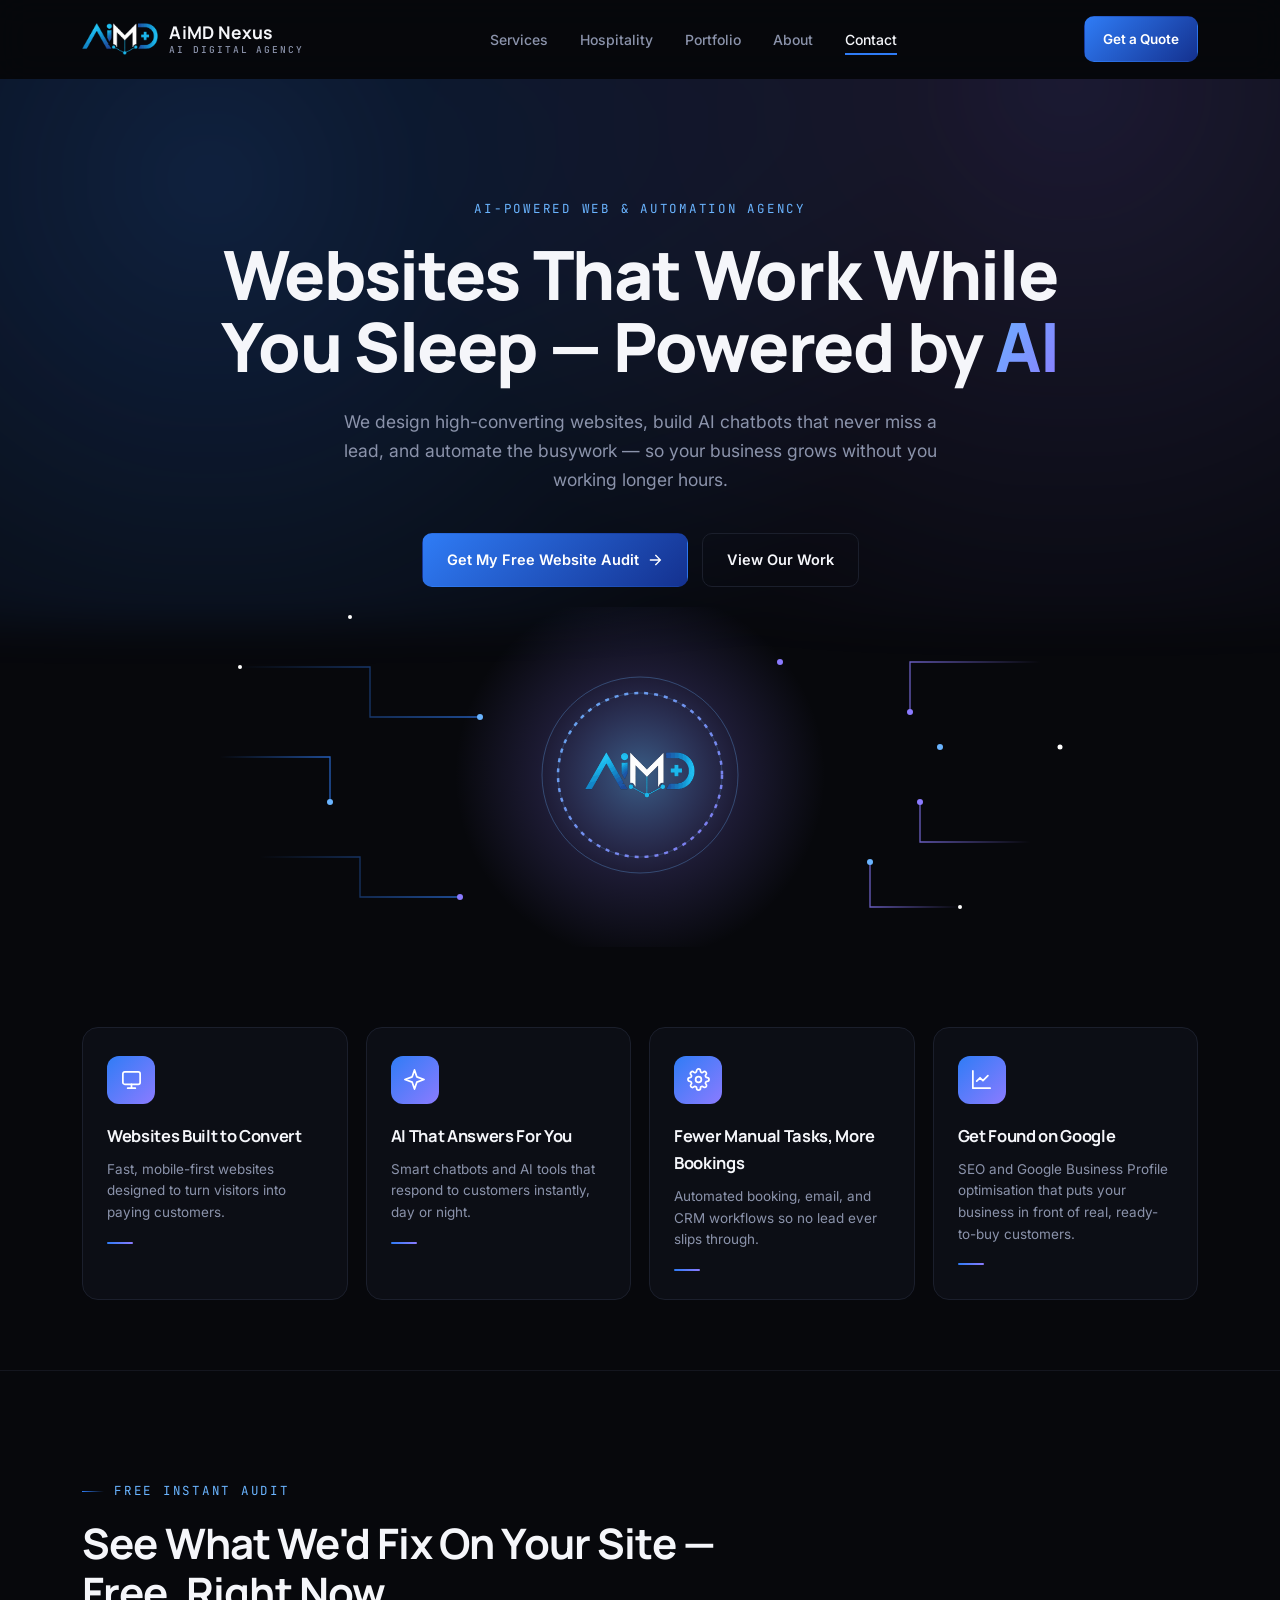
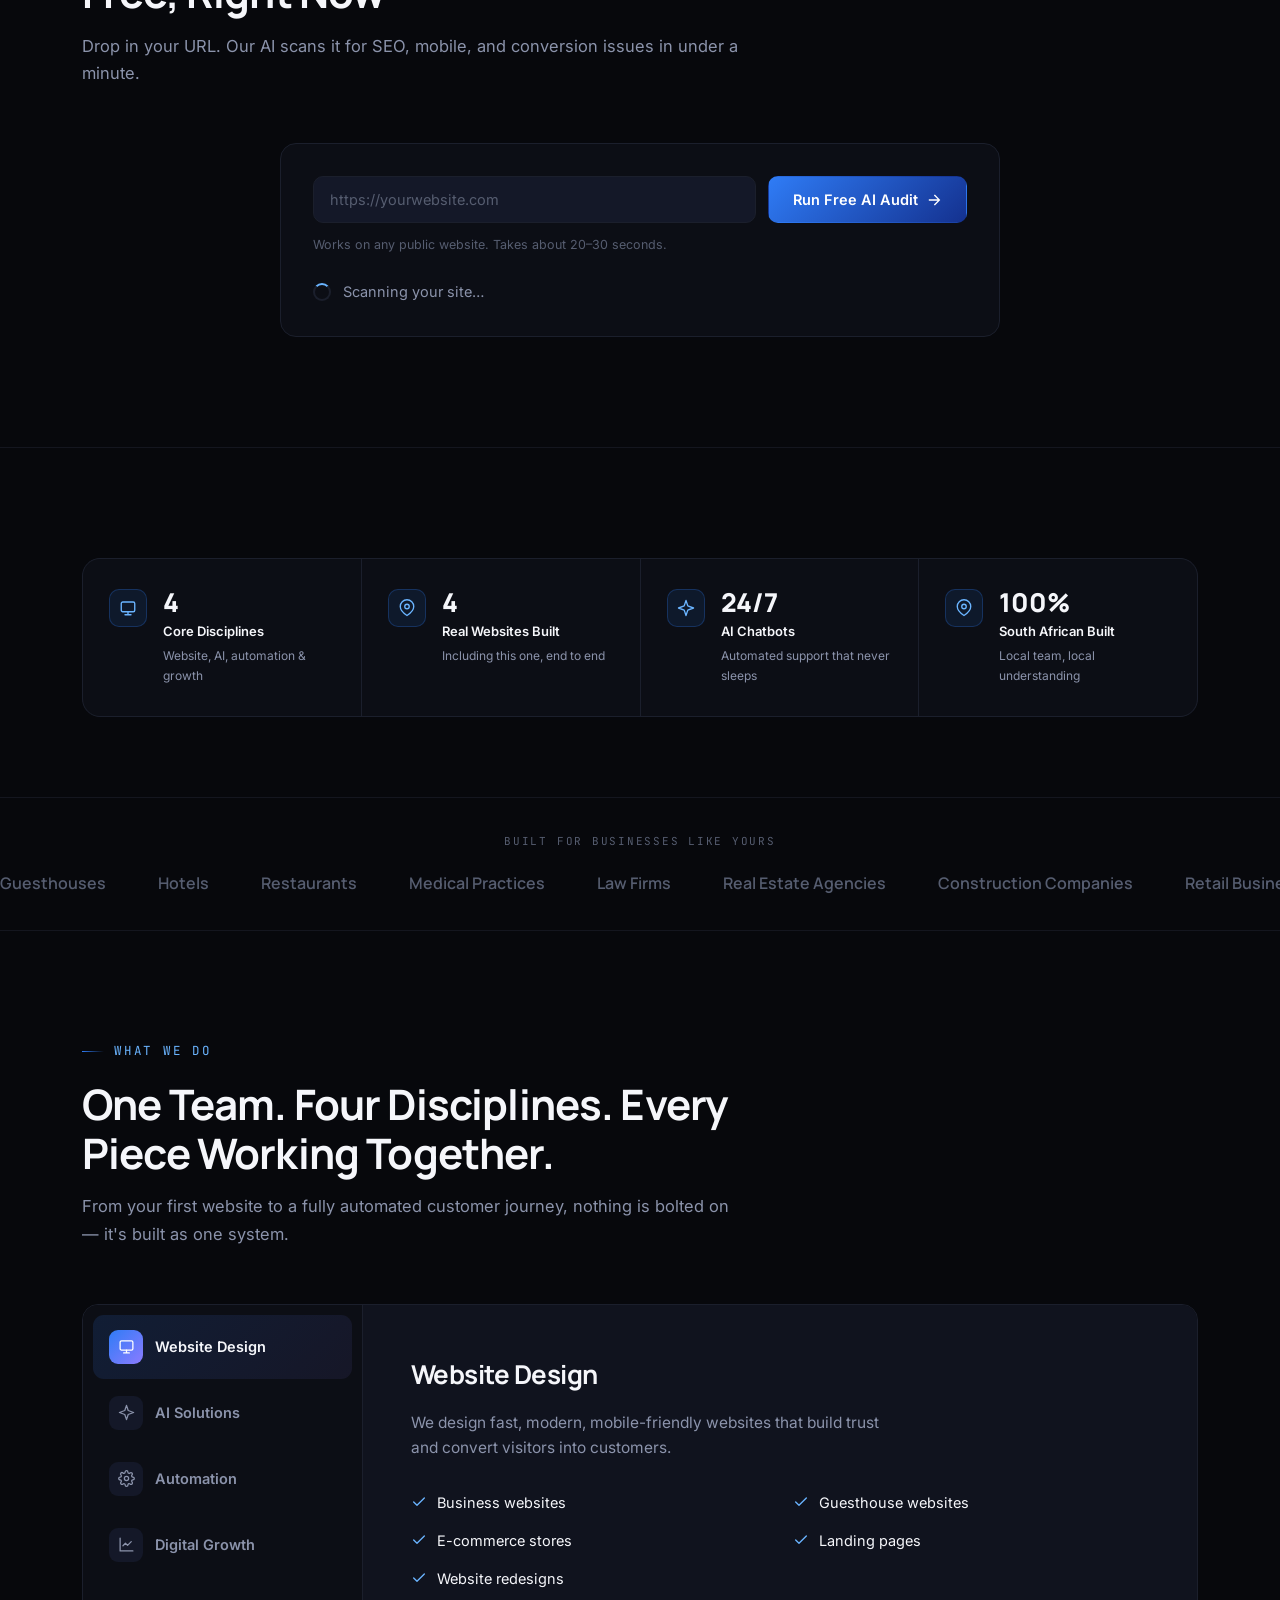
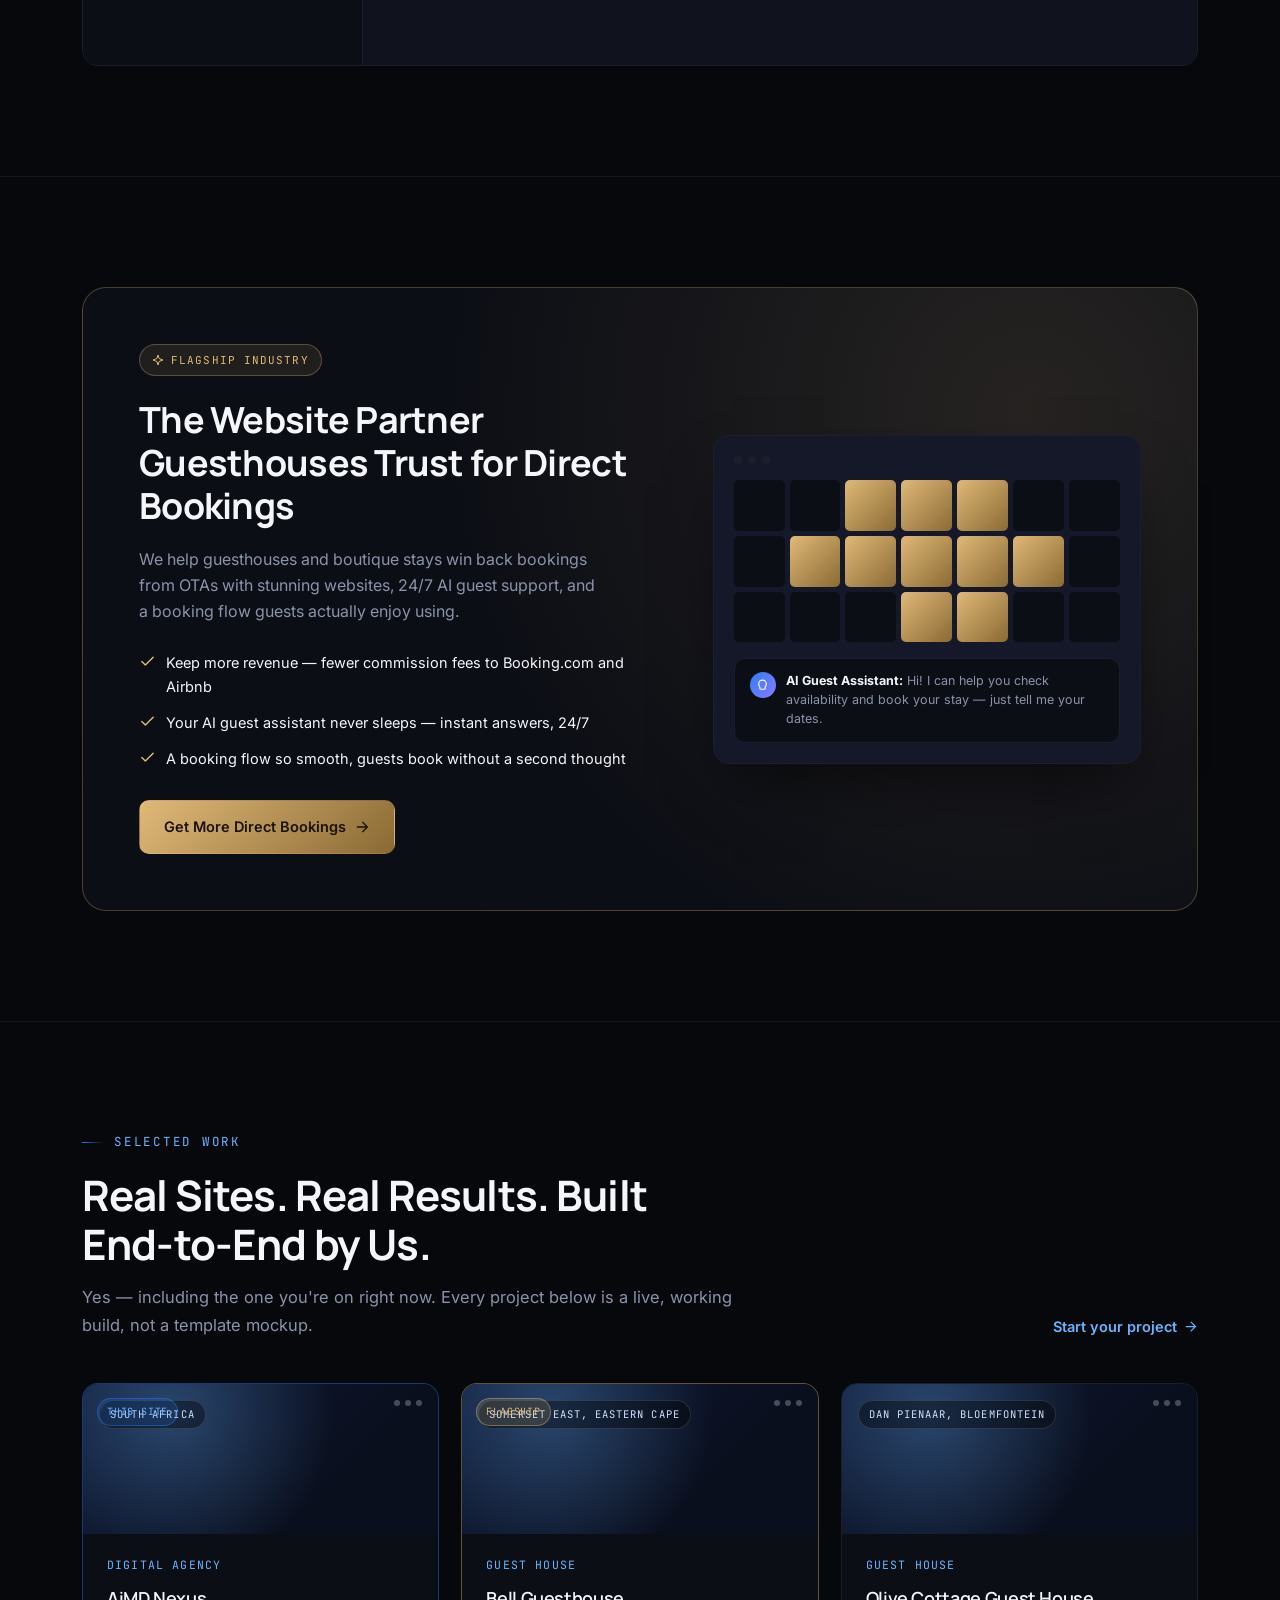
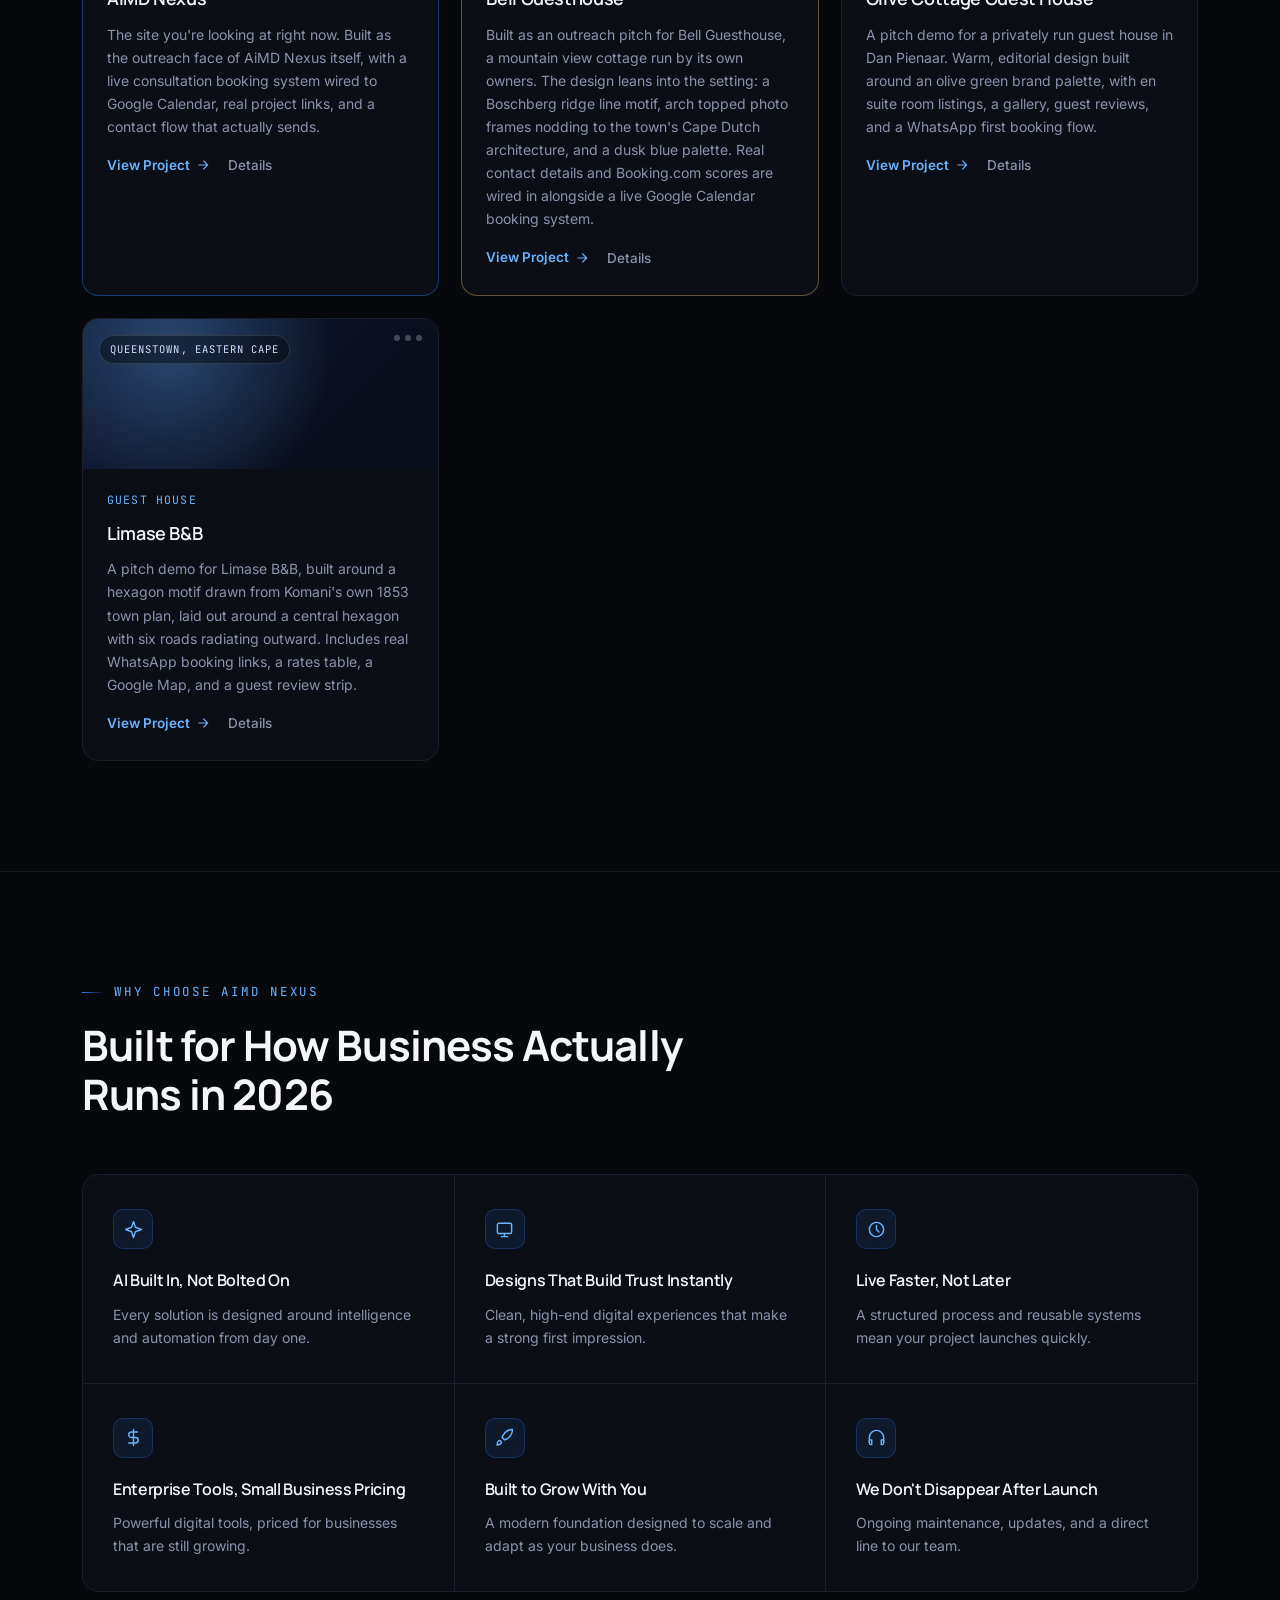
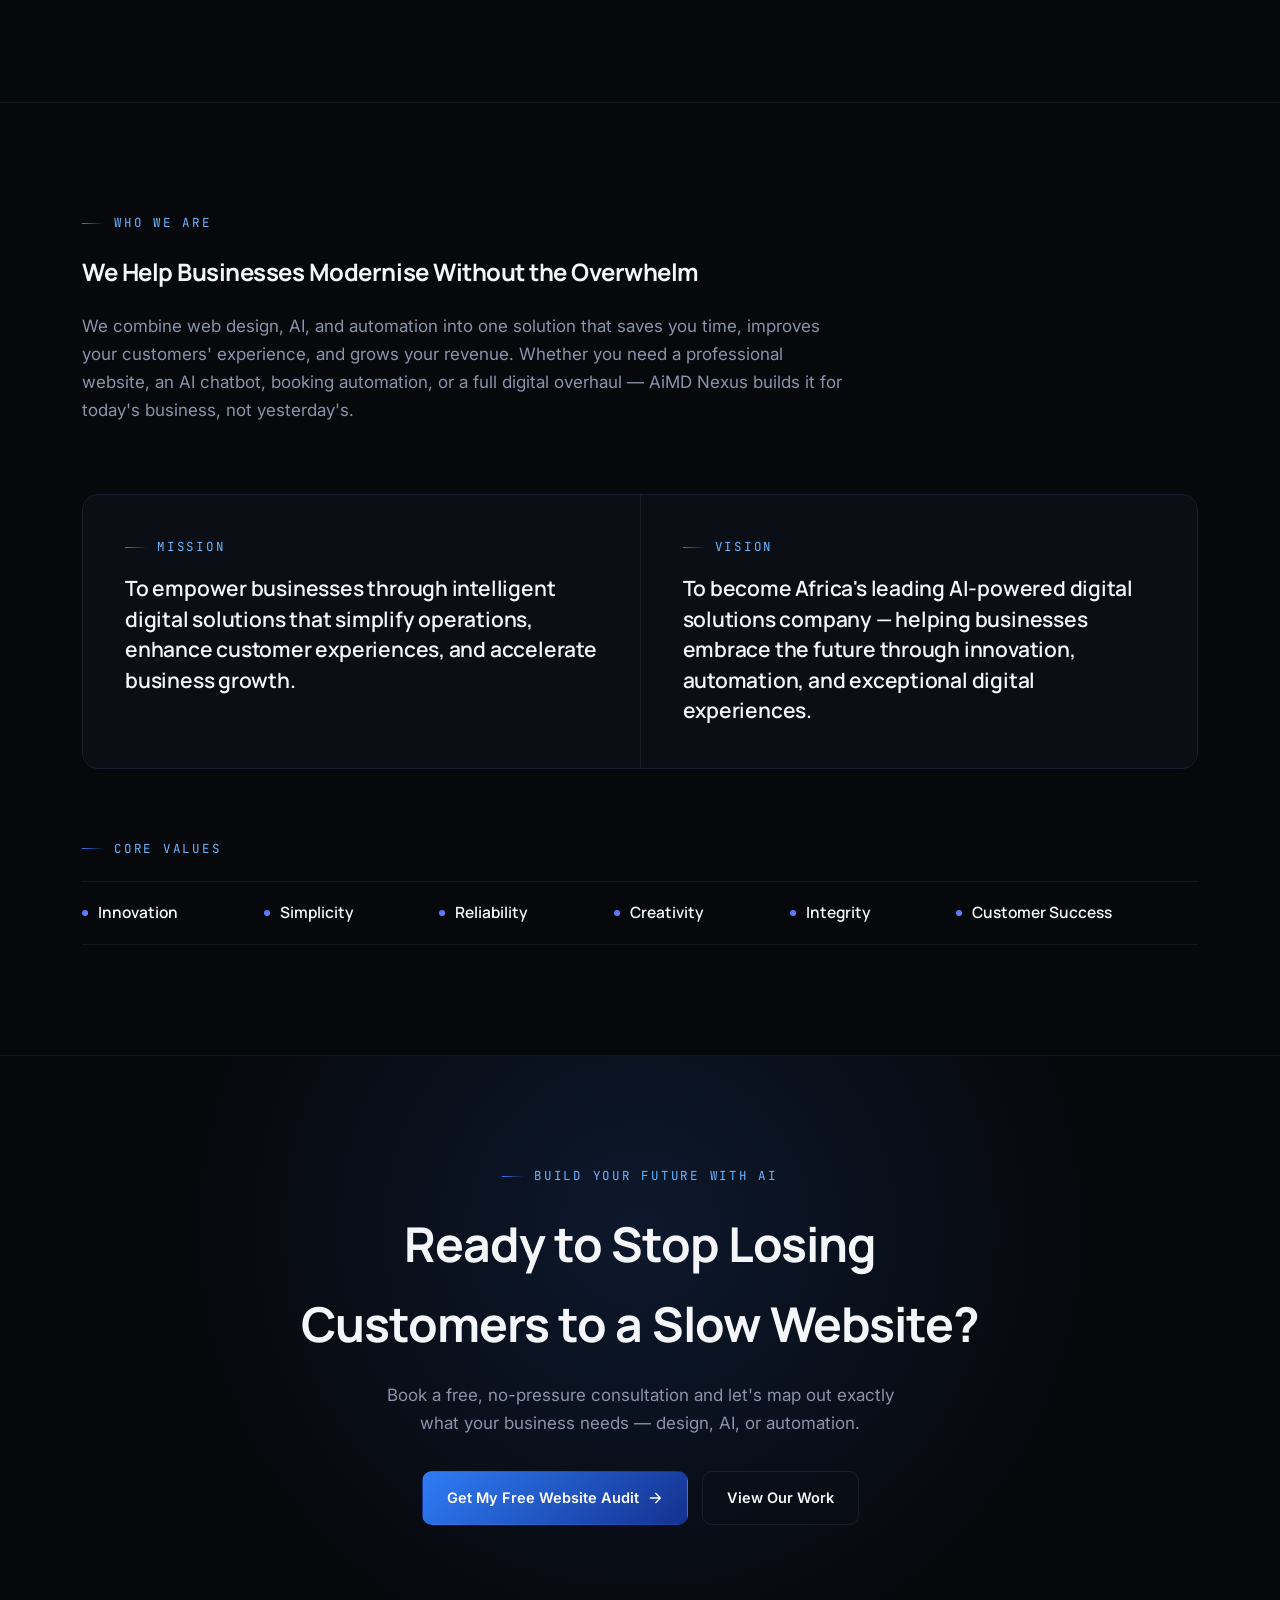
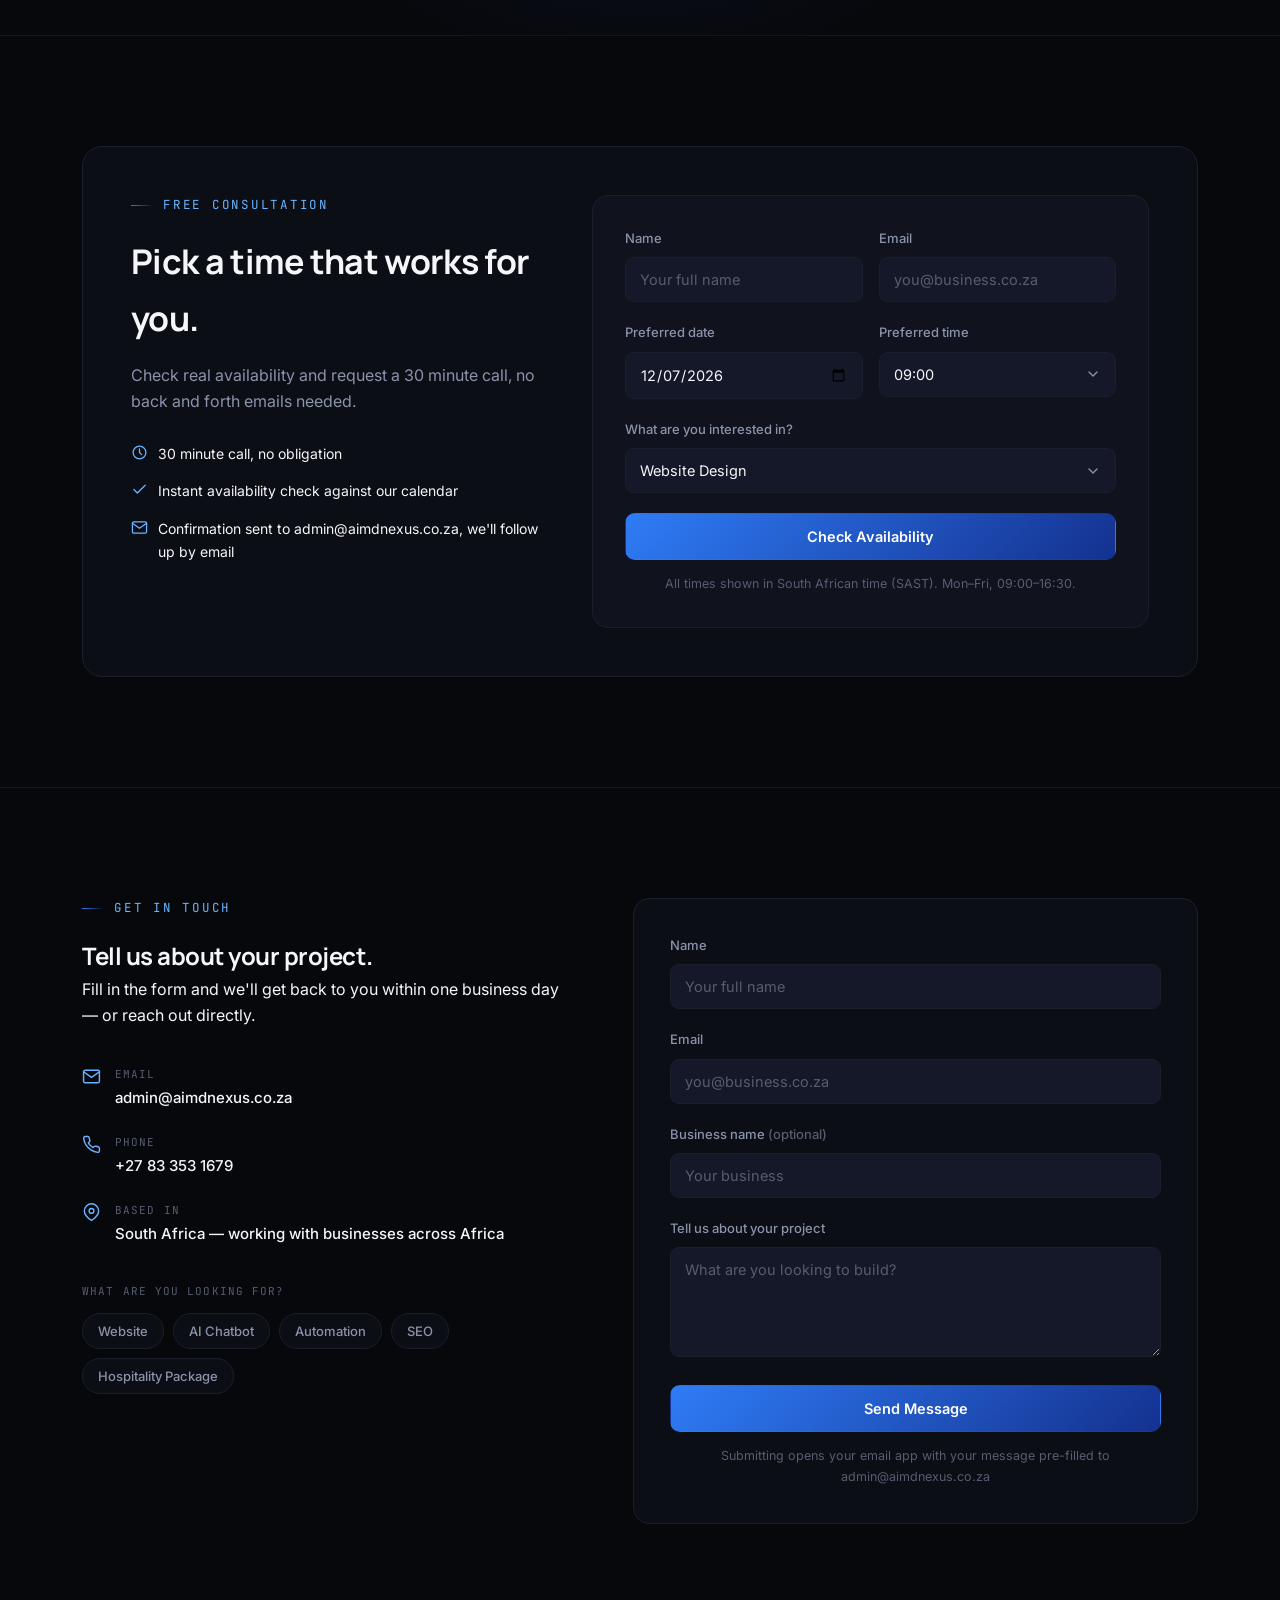
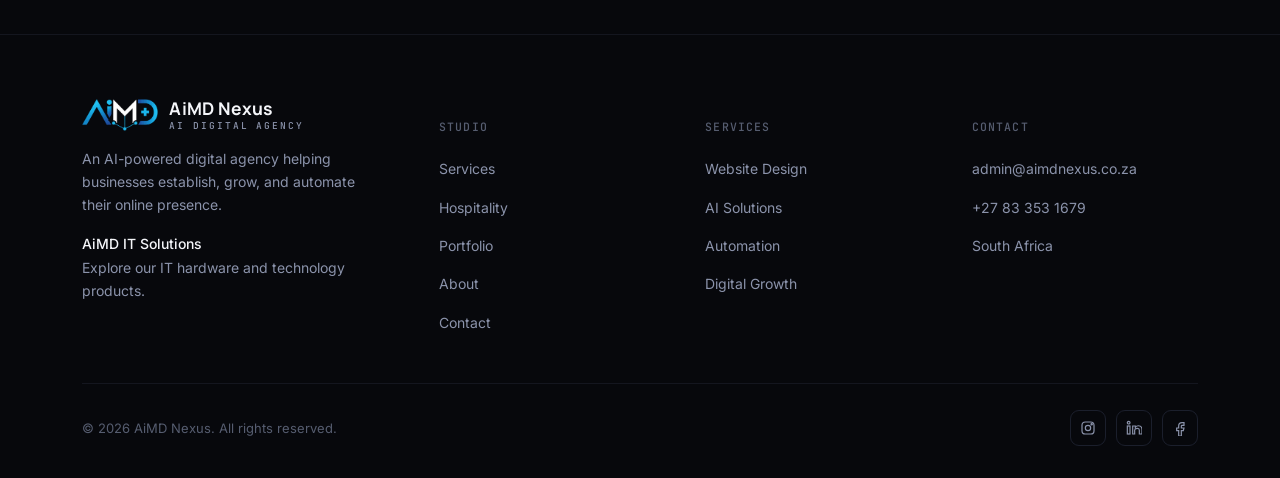
==== commit bcc45291: "Add files via upload" ====
--- a/index.html
+++ b/index.html
@@ -4,36 +4,551 @@
 <link rel="canonical" href="https://aimdnexus.co.za/" />
 <meta charset="UTF-8">
 <meta name="viewport" content="width=device-width, initial-scale=1.0">
-<title>Web Design, Local SEO & Enquiry Systems | Gqeberha & Eastern Cape | AiMD Nexus</title>
-<meta name="description" content="AiMD Nexus builds digital foundations that turn online visibility into enquiries: website design, redesign, local SEO and booking for businesses in Gqeberha, the Eastern Cape and across South Africa.">
-<link rel="icon" type="image/png" href="/assets/aimd-logo.png">
-<link rel="stylesheet" href="/assets/site.css">
-<meta property="og:type" content="website"><meta property="og:site_name" content="AiMD Nexus"><meta property="og:locale" content="en_ZA">
-<meta property="og:title" content="Web Design, Local SEO & Enquiry Systems | Gqeberha & Eastern Cape | AiMD Nexus"><meta property="og:description" content="AiMD Nexus builds digital foundations that turn online visibility into enquiries: website design, redesign, local SEO and booking for businesses in Gqeberha, the Eastern Cape and across South Africa."><meta property="og:url" content="https://aimdnexus.co.za/"><meta property="og:image" content="https://aimdnexus.co.za/assets/aimd-logo.png">
-<meta name="twitter:card" content="summary"><meta name="twitter:title" content="Web Design, Local SEO & Enquiry Systems | Gqeberha & Eastern Cape | AiMD Nexus"><meta name="twitter:description" content="AiMD Nexus builds digital foundations that turn online visibility into enquiries: website design, redesign, local SEO and booking for businesses in Gqeberha, the Eastern Cape and across South Africa.">
-<script type="application/ld+json">{"@context": "https://schema.org", "@graph": [{"@type": "ProfessionalService", "@id": "https://aimdnexus.co.za/#business", "name": "AiMD Nexus", "url": "https://aimdnexus.co.za/", "logo": "https://aimdnexus.co.za/assets/aimd-logo.png", "image": "https://aimdnexus.co.za/assets/aimd-logo.png", "email": "admin@aimdnexus.co.za", "telephone": "+27833531679", "description": "AiMD Nexus builds digital foundations that turn online visibility into enquiries: website design, redesign, local SEO, Google Business Profile optimisation, online booking and website maintenance.", "areaServed": [{"@type": "AdministrativeArea", "name": "Eastern Cape"}, {"@type": "City", "name": "Gqeberha"}, {"@type": "Country", "name": "South Africa"}], "knowsAbout": ["Web design", "Website redesign", "Local SEO", "Google Business Profile optimisation", "Online booking", "Website maintenance"]}, {"@type": "WebSite", "@id": "https://aimdnexus.co.za/#website", "url": "https://aimdnexus.co.za/", "name": "AiMD Nexus", "publisher": {"@id": "https://aimdnexus.co.za/#business"}}]}</script>
+<title>AI Web Design & Automation Agency South Africa | AiMD Nexus</title>
+<meta name="description" content="AiMD Nexus builds AI-powered websites, chatbots & automation for guesthouses and small businesses across South Africa. Book a free consultation today.">
+<link rel="icon" type="image/png" href="[data-uri]">
+<link rel="preconnect" href="https://fonts.googleapis.com">
+<link rel="preconnect" href="https://fonts.gstatic.com" crossorigin>
+<link href="https://fonts.googleapis.com/css2?family=Manrope:wght@500;600;700;800&family=Inter:wght@400;500;600&family=JetBrains+Mono:wght@500&display=swap" rel="stylesheet">
+<style>
+  :root{
+    --bg: #07080c;
+    --bg-panel: #0c0e15;
+    --bg-panel-alt: #10131e;
+    --bg-raised: #141828;
+    --line: #1b1f2c;
+    --line-soft: #14161f;
+    --blue: #2f7cf6;
+    --blue-deep: #14318f;
+    --blue-glow: #6ab4ff;
+    --violet: #8b7bff;
+    --gold: #e0b978;
+    --gold-deep: #8a6a34;
+    --text: #f5f6fa;
+    --muted: #8b93ab;
+    --muted-dim: #565d70;
+    --radius: 16px;
+    --max: 1180px;
+    --ease: cubic-bezier(.22,1,.36,1);
+  }
+
+  *,*::before,*::after{ box-sizing:border-box; }
+  html{ scroll-behavior:smooth; }
+  @media (prefers-reduced-motion: reduce){
+    html{ scroll-behavior:auto; }
+    *,*::before,*::after{ animation-duration:0.001ms !important; animation-iteration-count:1 !important; transition-duration:0.001ms !important; scroll-behavior:auto !important; }
+  }
+
+  body{
+    margin:0;
+    background:var(--bg);
+    color:var(--text);
+    font-family:'Inter',system-ui,sans-serif;
+    font-size:16px;
+    line-height:1.65;
+    -webkit-font-smoothing:antialiased;
+  }
+
+  h1,h2,h3,h4{
+    font-family:'Manrope',system-ui,sans-serif;
+    margin:0;
+    letter-spacing:-0.02em;
+    color:var(--text);
+  }
+
+  p{ margin:0; }
+  a{ color:inherit; text-decoration:none; }
+  ul{ list-style:none; margin:0; padding:0; }
+  button{ font-family:inherit; cursor:pointer; }
+  img{ max-width:100%; display:block; }
+
+  .wrap{ max-width:var(--max); margin:0 auto; padding:0 32px; }
+
+  .eyebrow{
+    display:flex; align-items:center; gap:10px;
+    font-family:'JetBrains Mono',monospace; font-size:12.5px; letter-spacing:0.14em; text-transform:uppercase;
+    color:var(--blue-glow); margin-bottom:18px;
+  }
+  .eyebrow::before{ content:''; width:22px; height:1px; background:linear-gradient(90deg,var(--blue),transparent); }
+  .eyebrow.gold{ color:var(--gold); }
+  .eyebrow.gold::before{ background:linear-gradient(90deg,var(--gold),transparent); }
+
+  .btn{
+    display:inline-flex; align-items:center; gap:8px; padding:14px 24px; border-radius:10px;
+    font-weight:600; font-size:14.5px; border:1px solid transparent;
+    transition:transform .25s var(--ease), box-shadow .25s var(--ease), background .25s var(--ease), border-color .25s var(--ease);
+    white-space:nowrap;
+  }
+  .btn-primary{ background:linear-gradient(135deg,var(--blue),var(--blue-deep)); color:#fff; }
+  .btn-primary:hover{ transform:translateY(-2px); box-shadow:0 12px 30px -10px rgba(47,124,246,.6); }
+  .btn-ghost{ background:transparent; border-color:var(--line); color:var(--text); }
+  .btn-ghost:hover{ border-color:var(--blue); background:rgba(47,124,246,.08); }
+  .btn-gold{ background:linear-gradient(135deg,var(--gold),var(--gold-deep)); color:#1a1305; }
+  .btn-gold:hover{ transform:translateY(-2px); box-shadow:0 12px 30px -10px rgba(224,185,120,.45); }
+  .btn:hover svg{ transform:translateX(3px); }
+  .btn svg{ transition:transform .25s var(--ease); }
+  .btn-sm{ padding:11px 18px; font-size:13.5px; }
+
+  .btn:focus-visible, a:focus-visible, button:focus-visible, input:focus-visible, textarea:focus-visible{
+    outline:2px solid var(--blue-glow); outline-offset:3px; border-radius:6px;
+  }
+
+  /* ---------- AI AUDIT WIDGET ---------- */
+  .audit-shell{
+    max-width:720px; margin:0 auto;
+    background:var(--bg-panel); border:1px solid var(--line); border-radius:var(--radius);
+    padding:32px;
+  }
+  .audit-form{ display:flex; gap:12px; flex-wrap:wrap; }
+  .audit-form input{
+    flex:1 1 260px; background:var(--bg-raised); border:1px solid var(--line); border-radius:10px;
+    padding:14px 16px; color:var(--text); font-size:14.5px; font-family:inherit;
+  }
+  .audit-form input::placeholder{ color:var(--muted-dim); }
+  .audit-note{ margin-top:12px; font-size:12.5px; color:var(--muted-dim); }
+
+  .audit-error{
+    margin-top:16px; padding:14px 16px; border-radius:10px;
+    background:rgba(224,90,90,.1); border:1px solid rgba(224,90,90,.3); color:#f0a3a3; font-size:14px;
+  }
+
+  .audit-loading{
+    margin-top:24px; display:flex; align-items:center; gap:12px; color:var(--muted); font-size:14.5px;
+  }
+  .audit-spinner{
+    width:18px; height:18px; border-radius:50%;
+    border:2px solid var(--line); border-top-color:var(--blue-glow);
+    animation:auditSpin .8s linear infinite;
+  }
+  @keyframes auditSpin{ to{ transform:rotate(360deg); } }
+
+  .audit-results{ margin-top:28px; }
+  .audit-impression{ font-size:16px; color:var(--text); margin-bottom:20px; }
+  .audit-findings{ display:grid; gap:10px; margin-bottom:24px; }
+  .audit-finding{
+    display:flex; align-items:flex-start; gap:12px; padding:14px 16px;
+    background:var(--bg-raised); border:1px solid var(--line); border-radius:10px;
+  }
+  .audit-finding-icon{
+    width:20px; height:20px; border-radius:50%; flex:0 0 20px; margin-top:2px;
+    display:flex; align-items:center; justify-content:center; font-size:12px; font-weight:700;
+  }
+  .audit-finding-icon.pass{ background:rgba(90,200,140,.15); color:#7ee0ab; }
+  .audit-finding-icon.warning{ background:rgba(224,185,120,.15); color:var(--gold); }
+  .audit-finding-icon.fail{ background:rgba(224,90,90,.15); color:#f0a3a3; }
+  .audit-finding-body b{ display:block; font-size:13.5px; color:var(--text); margin-bottom:2px; }
+  .audit-finding-body span{ font-size:13.5px; color:var(--muted); }
+
+  .audit-fixes h4{ font-size:14px; color:var(--text); margin-bottom:10px; }
+  .audit-fixes ul{ display:grid; gap:8px; margin-bottom:24px; }
+  .audit-fixes li{ font-size:14px; color:var(--muted); padding-left:20px; position:relative; }
+  .audit-fixes li::before{ content:'\2192'; position:absolute; left:0; color:var(--blue-glow); }
+
+  @media (max-width:640px){
+    .audit-shell{ padding:24px; }
+    .audit-form{ flex-direction:column; }
+  }
+
+  /* ---------- NAV ---------- */
+  header{
+    position:sticky; top:0; z-index:100;
+    background:rgba(7,8,12,.7); backdrop-filter:blur(16px); -webkit-backdrop-filter:blur(16px);
+    border-bottom:1px solid transparent; transition:border-color .3s var(--ease), background .3s var(--ease);
+  }
+  header.scrolled{ border-bottom-color:var(--line); background:rgba(7,8,12,.92); }
+  nav{ display:flex; align-items:center; justify-content:space-between; padding:16px 32px; max-width:var(--max); margin:0 auto; }
+  .brand{ display:flex; align-items:center; gap:11px; }
+  .brand img{ height:32px; width:auto; }
+  .brand-word{ display:flex; flex-direction:column; line-height:1; }
+  .brand-word .b1{ font-family:'Manrope'; font-weight:700; font-size:17.5px; letter-spacing:0.005em; }
+  .brand-word .b2{ font-family:'JetBrains Mono'; font-weight:500; font-size:9.5px; letter-spacing:.2em; color:var(--muted); margin-top:3px; }
+
+  .nav-links{ display:flex; align-items:center; gap:32px; }
+  .nav-links a{ font-size:14px; font-weight:500; color:var(--muted); position:relative; padding:4px 0; transition:color .2s; }
+  .nav-links a::after{ content:''; position:absolute; left:0; bottom:-3px; height:2px; width:0; background:var(--blue); transition:width .25s var(--ease); }
+  .nav-links a:hover, .nav-links a.active{ color:var(--text); }
+  .nav-links a:hover::after, .nav-links a.active::after{ width:100%; }
+
+  .nav-right{ display:flex; align-items:center; gap:20px; }
+  .burger{ display:none; background:none; border:none; padding:8px; }
+  .burger span{ display:block; width:22px; height:2px; background:var(--text); margin:5px 0; transition:transform .3s var(--ease), opacity .3s var(--ease); }
+  .burger.open span:nth-child(1){ transform:translateY(7px) rotate(45deg); }
+  .burger.open span:nth-child(2){ opacity:0; }
+  .burger.open span:nth-child(3){ transform:translateY(-7px) rotate(-45deg); }
+
+  .mobile-panel{ display:none; flex-direction:column; gap:2px; padding:8px 32px 22px; border-bottom:1px solid var(--line); background:rgba(7,8,12,.98); }
+  .mobile-panel.open{ display:flex; }
+  .mobile-panel a{ padding:13px 4px; font-size:15.5px; font-weight:500; color:var(--muted); border-bottom:1px solid var(--line-soft); }
+  .mobile-panel a:hover{ color:var(--text); }
+  .mobile-panel .btn{ margin-top:14px; justify-content:center; }
+
+  /* ---------- HERO ---------- */
+  .hero{ position:relative; padding:120px 0 60px; overflow:hidden; }
+  .hero-glow{
+    position:absolute; inset:-10% -10% auto -10%; height:640px; z-index:0; pointer-events:none;
+    background:
+      radial-gradient(circle at 22% 30%, rgba(47,124,246,.22), transparent 55%),
+      radial-gradient(circle at 78% 15%, rgba(139,123,255,.16), transparent 50%);
+    filter:blur(20px);
+  }
+  .hero .wrap{ position:relative; z-index:1; text-align:center; }
+  .hero .eyebrow{ justify-content:center; }
+  .hero .eyebrow::before{ display:none; }
+  .hero h1{ font-size:clamp(38px,6vw,68px); font-weight:800; line-height:1.06; max-width:920px; margin:0 auto; }
+  .hero h1 span{
+    background:linear-gradient(120deg,var(--blue-glow),var(--violet));
+    -webkit-background-clip:text; background-clip:text; color:transparent;
+  }
+  .hero-sub{ margin:26px auto 0; max-width:600px; font-size:17.5px; color:var(--muted); }
+  .hero-actions{ display:flex; gap:14px; margin-top:38px; flex-wrap:wrap; justify-content:center; }
+
+  .hero-orb{ position:relative; height:340px; margin-top:20px; z-index:1; }
+  .hero-orb svg{ width:100%; height:100%; }
+  .orb-ring{ animation:ringSpin 40s linear infinite; transform-origin:460px 190px; }
+  .orb-ring-pulse{ animation:ringPulse 3.2s ease-in-out infinite; transform-origin:460px 190px; }
+  @keyframes ringSpin{ from{ transform:rotate(0deg); } to{ transform:rotate(360deg); } }
+  @keyframes ringPulse{ 0%,100%{ opacity:.3; } 50%{ opacity:.7; } }
+  .trace-node{ animation:pulse 3.6s ease-in-out infinite; }
+  @keyframes pulse{ 0%,100%{ opacity:.5; } 50%{ opacity:1; } }
+  .spark{ animation:sparkle 2.4s ease-in-out infinite; }
+  @keyframes sparkle{ 0%,100%{ opacity:.3; } 50%{ opacity:1; } }
+
+  /* ---------- QUICK GLANCE GRID ---------- */
+  .quick-glance{ padding:20px 0 70px; border-top:none; }
+  .quick-grid{ display:grid; grid-template-columns:repeat(4,1fr); gap:18px; }
+  .quick-card{
+    background:var(--bg-panel); border:1px solid var(--line); border-radius:16px; padding:28px 24px;
+    transition:transform .3s var(--ease), border-color .3s var(--ease);
+  }
+  .quick-card:hover{ transform:translateY(-3px); border-color:rgba(47,124,246,.4); }
+  .quick-card .qc-icon{
+    width:48px; height:48px; border-radius:12px; display:flex; align-items:center; justify-content:center;
+    background:linear-gradient(135deg,var(--blue),var(--violet)); margin-bottom:18px;
+  }
+  .quick-card .qc-icon svg{ width:23px; height:23px; stroke:#fff; }
+  .quick-card h3{ font-size:16.5px; font-weight:700; }
+  .quick-card p{ margin-top:10px; color:var(--muted); font-size:13.5px; line-height:1.6; }
+  .qc-line{ margin-top:18px; width:26px; height:2px; background:linear-gradient(90deg,var(--blue),var(--violet)); border-radius:2px; }
+
+  /* ---------- STATS STRIP ---------- */
+  .stats-strip{ padding-bottom:80px; }
+  .stats-panel{
+    background:var(--bg-panel); border:1px solid var(--line); border-radius:18px;
+    display:grid; grid-template-columns:repeat(4,1fr); gap:1px; background:var(--line); overflow:hidden;
+  }
+  .stat-item{ background:var(--bg-panel); padding:30px 26px; display:flex; gap:16px; align-items:flex-start; }
+  .stat-item .si-icon{ width:38px; height:38px; border-radius:10px; background:rgba(47,124,246,.1); border:1px solid rgba(47,124,246,.25); display:flex; align-items:center; justify-content:center; flex-shrink:0; }
+  .stat-item .si-icon svg{ width:18px; height:18px; stroke:var(--blue-glow); }
+  .stat-item .si-num{ font-family:'Manrope'; font-weight:800; font-size:26px; line-height:1; }
+  .stat-item .si-label{ font-size:13px; font-weight:600; margin-top:6px; }
+  .stat-item .si-sub{ font-size:12px; color:var(--muted); margin-top:4px; }
+
+  /* ---------- MARQUEE ---------- */
+  .marquee-section{ padding:34px 0; border-top:1px solid var(--line-soft); border-bottom:1px solid var(--line-soft); overflow:hidden; }
+  .marquee-label{ text-align:center; font-family:'JetBrains Mono'; font-size:11px; letter-spacing:.16em; text-transform:uppercase; color:var(--muted-dim); margin-bottom:20px; }
+  .marquee-track{ display:flex; width:max-content; gap:52px; animation:scroll-left 32s linear infinite; }
+  .marquee-section:hover .marquee-track{ animation-play-state:paused; }
+  @keyframes scroll-left{ from{ transform:translateX(0); } to{ transform:translateX(-50%); } }
+  .marquee-track span{ font-family:'Manrope'; font-weight:600; font-size:16px; color:var(--muted-dim); white-space:nowrap; }
+  @media (prefers-reduced-motion: reduce){
+    .marquee-track{ animation:none; flex-wrap:wrap; justify-content:center; }
+  }
+
+  /* ---------- SECTION shared ---------- */
+  section{ padding:110px 0; border-top:1px solid var(--line-soft); }
+  .hero{ border-top:none; }
+  .marquee-section + section{ border-top:none; }
+  .section-head{ max-width:660px; margin-bottom:56px; }
+  .section-head.center{ margin-left:auto; margin-right:auto; text-align:center; }
+  .section-head.center .eyebrow{ justify-content:center; }
+  .section-head.center .eyebrow::before{ display:none; }
+  .section-head h2{ font-size:clamp(28px,3.6vw,42px); font-weight:700; line-height:1.16; }
+  .section-head p.lead{ margin-top:16px; color:var(--muted); font-size:16.5px; }
+
+  [data-reveal]{ opacity:0; transform:translateY(22px); transition:opacity .7s var(--ease), transform .7s var(--ease); }
+  [data-reveal].in-view{ opacity:1; transform:translateY(0); }
+
+  /* ---------- SERVICES TABS ---------- */
+  .tabs-shell{ display:grid; grid-template-columns:280px 1fr; gap:0; border:1px solid var(--line); border-radius:var(--radius); overflow:hidden; }
+  .tabs-list{ background:var(--bg-panel); border-right:1px solid var(--line); padding:10px; display:flex; flex-direction:column; gap:2px; }
+  .tab-btn{
+    display:flex; align-items:center; gap:12px; padding:15px 16px; border-radius:11px; background:none; border:none;
+    text-align:left; color:var(--muted); font-size:14.5px; font-weight:600; font-family:'Inter'; transition:all .2s var(--ease);
+  }
+  .tab-btn .tab-ic{ width:34px; height:34px; border-radius:9px; background:var(--bg-raised); display:flex; align-items:center; justify-content:center; flex-shrink:0; }
+  .tab-btn .tab-ic svg{ width:17px; height:17px; stroke:var(--muted); }
+  .tab-btn:hover{ background:var(--bg-panel-alt); color:var(--text); }
+  .tab-btn.active{ background:linear-gradient(135deg, rgba(47,124,246,.14), rgba(139,123,255,.08)); color:var(--text); }
+  .tab-btn.active .tab-ic{ background:linear-gradient(135deg,var(--blue),var(--violet)); }
+  .tab-btn.active .tab-ic svg{ stroke:#fff; }
+
+  .tab-panel{ background:var(--bg-panel-alt); padding:48px; position:relative; min-height:360px; }
+  .tab-content{ display:none; animation:fadeUp .4s var(--ease); }
+  .tab-content.active{ display:block; }
+  @keyframes fadeUp{ from{ opacity:0; transform:translateY(10px);} to{ opacity:1; transform:translateY(0);} }
+  .tab-content h3{ font-size:26px; font-weight:700; }
+  .tab-content p.tab-desc{ margin-top:14px; color:var(--muted); font-size:15.5px; max-width:480px; }
+  .tab-bullets{ margin-top:30px; display:grid; grid-template-columns:1fr 1fr; gap:14px 26px; }
+  .tab-bullets li{ display:flex; align-items:flex-start; gap:10px; font-size:14.5px; color:var(--text); }
+  .tab-bullets svg{ width:16px; height:16px; stroke:var(--blue-glow); flex-shrink:0; margin-top:3px; }
+
+  /* ---------- HOSPITALITY SPOTLIGHT ---------- */
+  .spotlight{
+    border:1px solid rgba(224,185,120,.28); border-radius:24px;
+    background:
+      radial-gradient(circle at 85% 20%, rgba(224,185,120,.12), transparent 55%),
+      var(--bg-panel);
+    padding:56px; display:grid; grid-template-columns:1.1fr 0.9fr; gap:50px; align-items:center;
+  }
+  .spotlight-badge{
+    display:inline-flex; align-items:center; gap:7px; font-family:'JetBrains Mono'; font-size:11px; letter-spacing:.1em;
+    text-transform:uppercase; color:var(--gold); background:rgba(224,185,120,.1); border:1px solid rgba(224,185,120,.3);
+    padding:6px 12px; border-radius:100px; margin-bottom:22px;
+  }
+  .spotlight h2{ font-size:clamp(26px,3.2vw,36px); font-weight:700; line-height:1.2; }
+  .spotlight p.desc{ margin-top:18px; color:var(--muted); font-size:16px; max-width:460px; }
+  .spotlight-points{ margin-top:26px; display:flex; flex-direction:column; gap:12px; }
+  .spotlight-points li{ display:flex; gap:10px; align-items:flex-start; font-size:14.5px; color:var(--text); }
+  .spotlight-points svg{ width:17px; height:17px; stroke:var(--gold); flex-shrink:0; margin-top:2px; }
+  .spotlight .btn{ margin-top:30px; }
+
+  .spotlight-mock{ position:relative; }
+  .mock-card{
+    background:var(--bg-raised); border:1px solid var(--line); border-radius:16px; padding:20px;
+    box-shadow:0 30px 60px -20px rgba(0,0,0,.6);
+  }
+  .mock-dots{ display:flex; gap:6px; margin-bottom:16px; }
+  .mock-dots span{ width:8px; height:8px; border-radius:50%; background:var(--line); }
+  .mock-cal{ display:grid; grid-template-columns:repeat(7,1fr); gap:5px; margin-bottom:16px; }
+  .mock-cal div{ aspect-ratio:1; border-radius:5px; background:var(--bg-panel); }
+  .mock-cal div.book{ background:linear-gradient(135deg,var(--gold),var(--gold-deep)); }
+  .mock-chat{ background:var(--bg-panel); border:1px solid var(--line); border-radius:11px; padding:13px 15px; display:flex; gap:10px; align-items:flex-start; }
+  .mock-chat .dot{ width:26px; height:26px; border-radius:50%; background:linear-gradient(135deg,var(--blue),var(--violet)); flex-shrink:0; display:flex; align-items:center; justify-content:center; }
+  .mock-chat .dot svg{ width:13px; height:13px; stroke:#fff; }
+  .mock-chat p{ font-size:12.5px; color:var(--muted); line-height:1.5; }
+  .mock-chat p b{ color:var(--text); }
+
+  /* ---------- PORTFOLIO (reused) ---------- */
+  .section-top{ display:flex; align-items:flex-end; justify-content:space-between; gap:24px; flex-wrap:wrap; }
+  .portfolio-grid{ margin-top:44px; display:grid; grid-template-columns:repeat(3,1fr); gap:22px; }
+  .pf-card{ border:1px solid var(--line); border-radius:var(--radius); overflow:hidden; background:var(--bg-panel); display:flex; flex-direction:column; transition:transform .3s var(--ease), border-color .3s var(--ease); position:relative; }
+  .pf-card:hover{ transform:translateY(-4px); border-color:rgba(47,124,246,.4); }
+  .pf-card.flag{ border-color:rgba(224,185,120,.4); }
+  .pf-card.meta{ border-color:rgba(47,124,246,.4); }
+  .flag-badge{ position:absolute; top:14px; left:14px; z-index:2; font-family:'JetBrains Mono'; font-size:10px; letter-spacing:.08em; text-transform:uppercase; background:rgba(224,185,120,.16); border:1px solid rgba(224,185,120,.4); color:var(--gold); padding:5px 9px; border-radius:100px; }
+  .flag-badge.meta-badge{ background:rgba(47,124,246,.16); border-color:rgba(47,124,246,.4); color:var(--blue-glow); }
+  .pf-thumb{ height:150px; position:relative; background:radial-gradient(circle at 25% 20%, rgba(106,180,255,.3), transparent 55%), linear-gradient(135deg,#0f1a35,#0a0f1e 70%); display:flex; align-items:flex-start; padding:16px; }
+  .pf-thumb .dots{ position:absolute; top:16px; right:16px; display:flex; gap:5px; }
+  .pf-thumb .dots span{ width:6px; height:6px; border-radius:50%; background:rgba(255,255,255,.25); }
+  .pf-tag{ font-family:'JetBrains Mono'; font-size:10.5px; letter-spacing:.1em; text-transform:uppercase; background:rgba(0,0,0,.4); border:1px solid rgba(255,255,255,.12); padding:5px 10px; border-radius:100px; color:#cfe0ff; }
+  .pf-body{ padding:22px 24px 26px; }
+  .pf-cat{ font-family:'JetBrains Mono'; font-size:11.5px; letter-spacing:.1em; text-transform:uppercase; color:var(--blue-glow); }
+  .pf-body h3{ font-size:18px; margin-top:9px; font-weight:600; }
+  .pf-body p{ margin-top:9px; color:var(--muted); font-size:14px; }
+  .pf-actions{ display:flex; align-items:center; gap:18px; margin-top:16px; }
+  .pf-link{ display:inline-flex; align-items:center; gap:6px; font-size:13.5px; font-weight:600; color:var(--blue-glow); background:none; border:none; padding:0; }
+  .pf-link svg{ width:14px; height:14px; transition:transform .2s var(--ease); }
+  .pf-link:hover svg{ transform:translateX(3px); }
+  .pf-link-secondary{ color:var(--muted); font-weight:500; }
+  .pf-link-secondary:hover{ color:var(--text); }
+  .view-all{ display:flex; align-items:center; gap:6px; font-size:14.5px; font-weight:600; color:var(--blue-glow); }
+  .view-all svg{ width:15px; height:15px; }
+
+  /* ---------- WHY ---------- */
+  .why-grid{ display:grid; grid-template-columns:repeat(3,1fr); gap:1px; background:var(--line); border:1px solid var(--line); border-radius:var(--radius); overflow:hidden; }
+  .why-item{ background:var(--bg-panel); padding:34px 30px; }
+  .why-item .icon{ width:40px; height:40px; border-radius:10px; background:rgba(47,124,246,.1); border:1px solid rgba(47,124,246,.25); display:flex; align-items:center; justify-content:center; margin-bottom:18px; }
+  .why-item .icon svg{ width:19px; height:19px; stroke:var(--blue-glow); }
+  .why-item h4{ font-size:16px; font-weight:600; }
+  .why-item p{ margin-top:9px; color:var(--muted); font-size:14px; }
+
+  /* ---------- ABOUT ---------- */
+  .about-intro{ max-width:760px; }
+  .about-intro p{ color:var(--muted); font-size:17px; margin-top:20px; }
+  .mv-grid{ margin-top:70px; display:grid; grid-template-columns:1fr 1fr; gap:1px; background:var(--line); border:1px solid var(--line); border-radius:var(--radius); overflow:hidden; }
+  .mv-item{ background:var(--bg-panel); padding:42px; }
+  .mv-item .eyebrow{ margin-bottom:16px; }
+  .mv-item p{ font-family:'Manrope'; font-weight:600; font-size:21px; line-height:1.45; letter-spacing:-0.01em; }
+
+  .values-row{ margin-top:70px; }
+  .values-row .eyebrow{ justify-content:flex-start; }
+  .values-list{ display:flex; flex-wrap:wrap; gap:0; margin-top:22px; border-top:1px solid var(--line-soft); }
+  .values-list li{
+    font-family:'Manrope'; font-weight:600; font-size:15.5px; color:var(--text);
+    padding:18px 26px 18px 0; border-bottom:1px solid var(--line-soft); flex:1 1 auto; display:flex; align-items:center; gap:10px;
+  }
+  .values-list li::before{ content:''; width:6px; height:6px; border-radius:50%; background:linear-gradient(135deg,var(--blue),var(--violet)); flex-shrink:0; }
+
+  /* ---------- CTA ---------- */
+  .cta{ position:relative; overflow:hidden; text-align:center; }
+  .cta::before{ content:''; position:absolute; inset:0; background:radial-gradient(circle at 50% 30%, rgba(47,124,246,.14), transparent 60%); pointer-events:none; }
+  .cta .wrap{ position:relative; }
+  .cta h2{ font-size:clamp(30px,4.8vw,48px); max-width:680px; margin:0 auto; }
+  .cta p{ margin:18px auto 0; color:var(--muted); font-size:17px; max-width:520px; }
+  .cta .hero-actions{ margin-top:34px; justify-content:center; }
+
+  /* ---------- CONTACT ---------- */
+  #contact{ border-top:1px solid var(--line-soft); }
+  .contact-grid{ display:grid; grid-template-columns:1fr 1.15fr; gap:60px; }
+  .contact-info h2{ font-size:clamp(28px,3.4vw,38px); }
+  .contact-info p.lead{ margin-top:16px; color:var(--muted); font-size:16px; max-width:400px; }
+  .contact-details{ margin-top:36px; display:flex; flex-direction:column; gap:22px; }
+  .contact-details .row{ display:flex; gap:14px; align-items:flex-start; }
+  .contact-details svg{ width:19px; height:19px; stroke:var(--blue-glow); margin-top:2px; flex-shrink:0; }
+  .contact-details .label{ font-family:'JetBrains Mono'; font-size:11px; letter-spacing:.1em; text-transform:uppercase; color:var(--muted-dim); }
+  .contact-details .value{ font-size:15px; margin-top:3px; font-weight:500; }
+
+  .chip-row{ margin-top:36px; }
+  .chip-row .label{ font-family:'JetBrains Mono'; font-size:11px; letter-spacing:.1em; text-transform:uppercase; color:var(--muted-dim); margin-bottom:12px; }
+  .chips{ display:flex; flex-wrap:wrap; gap:9px; }
+  .chip{ padding:9px 15px; border-radius:100px; border:1px solid var(--line); background:var(--bg-panel); color:var(--muted); font-size:13px; font-weight:500; transition:all .2s var(--ease); }
+  .chip:hover{ border-color:var(--blue); color:var(--text); }
+  .chip.active{ background:var(--blue); border-color:var(--blue); color:#fff; }
+
+  .form-card{ background:var(--bg-panel); border:1px solid var(--line); border-radius:var(--radius); padding:36px; position:relative; }
+  .field{ margin-bottom:20px; }
+  .field label{ display:block; font-size:13px; font-weight:500; color:var(--muted); margin-bottom:8px; }
+  .field input, .field textarea, .field select{ width:100%; background:var(--bg-raised); border:1px solid var(--line); border-radius:9px; padding:13px 14px; color:var(--text); font-family:inherit; font-size:14.5px; transition:border-color .2s var(--ease), background .2s var(--ease); }
+  .field select{ appearance:none; -webkit-appearance:none; background-image:url("data:image/svg+xml,%3Csvg xmlns='http://www.w3.org/2000/svg' viewBox='0 0 24 24' fill='none' stroke='%238b93ab' stroke-width='2' stroke-linecap='round' stroke-linejoin='round'%3E%3Cpath d='M6 9l6 6 6-6'/%3E%3C/svg%3E"); background-repeat:no-repeat; background-position:right 14px center; background-size:16px; padding-right:40px; }
+  .field select:focus{ outline:none; border-color:var(--blue); }
+  .field input::placeholder, .field textarea::placeholder{ color:var(--muted-dim); }
+  .field input:focus, .field textarea:focus{ outline:none; border-color:var(--blue); background:#0d1730; }
+  .field textarea{ resize:vertical; min-height:110px; }
+  .field.error input, .field.error textarea{ border-color:#e0566a; }
+  .error-msg{ color:#f08a97; font-size:12.5px; margin-top:6px; display:none; }
+  .field.error .error-msg{ display:block; }
+  .form-submit{ width:100%; justify-content:center; }
+  .form-note{ font-size:12.5px; color:var(--muted-dim); margin-top:14px; text-align:center; }
+
+  /* ---------- BOOKING WIDGET ---------- */
+  #book{ border-top:1px solid var(--line-soft); }
+  .booking-shell{
+    background:var(--bg-panel); border:1px solid var(--line); border-radius:20px;
+    padding:48px; display:grid; grid-template-columns:0.85fr 1.15fr; gap:50px;
+  }
+  .booking-info h2{ font-size:clamp(26px,3.2vw,34px); }
+  .booking-info p.lead{ margin-top:16px; color:var(--muted); font-size:16px; }
+  .booking-facts{ margin-top:28px; display:flex; flex-direction:column; gap:14px; }
+  .booking-facts li{ display:flex; gap:10px; align-items:flex-start; font-size:14px; color:var(--text); }
+  .booking-facts svg{ width:17px; height:17px; stroke:var(--blue-glow); flex-shrink:0; margin-top:2px; }
+
+  .bk-card{ background:var(--bg-panel-alt); border:1px solid var(--line); border-radius:16px; padding:32px; }
+  .bk-hidden{ display:none !important; }
+  .bk-row{ display:grid; grid-template-columns:1fr 1fr; gap:16px; }
+  .bk-result-card{ text-align:center; padding:20px 6px; }
+  .bk-result-card .bk-icon{ width:52px; height:52px; border-radius:50%; display:flex; align-items:center; justify-content:center; margin:0 auto 16px; }
+  .bk-result-card.ok .bk-icon{ background:rgba(47,124,246,.12); border:1px solid rgba(47,124,246,.35); }
+  .bk-result-card.no .bk-icon{ background:rgba(224,86,106,.12); border:1px solid rgba(224,86,106,.35); }
+  .bk-result-card h3{ font-size:19px; }
+  .bk-result-card p{ color:var(--muted); font-size:14px; margin-top:8px; }
+  .bk-summary{ margin-top:18px; background:var(--bg-panel); border:1px solid var(--line); border-radius:10px; padding:14px 16px; text-align:left; font-size:13.5px; color:var(--text); display:flex; flex-direction:column; gap:6px; }
+  .bk-summary span{ color:var(--muted); }
+  .bk-actions{ display:flex; gap:12px; margin-top:22px; justify-content:center; flex-wrap:wrap; }
+  .bk-error{ color:#f08a97; font-size:12.5px; margin-top:10px; text-align:center; }
+
+  .form-success{ display:none; text-align:center; padding:30px 10px; }
+  .form-success.show{ display:block; }
+  .form-success .check{ width:52px; height:52px; border-radius:50%; background:rgba(47,124,246,.12); border:1px solid rgba(47,124,246,.35); display:flex; align-items:center; justify-content:center; margin:0 auto 18px; }
+  .form-success h3{ font-size:19px; }
+  .form-success p{ color:var(--muted); font-size:14.5px; margin-top:8px; }
+
+  /* ---------- MODAL ---------- */
+  .modal-backdrop{ position:fixed; inset:0; background:rgba(4,6,12,.72); backdrop-filter:blur(4px); display:none; align-items:center; justify-content:center; z-index:200; padding:24px; }
+  .modal-backdrop.open{ display:flex; }
+  .modal{ background:var(--bg-panel); border:1px solid var(--line); border-radius:16px; max-width:520px; width:100%; padding:34px; position:relative; transform:translateY(12px); opacity:0; transition:transform .3s var(--ease), opacity .3s var(--ease); }
+  .modal-backdrop.open .modal{ transform:translateY(0); opacity:1; }
+  .modal-close{ position:absolute; top:18px; right:18px; background:none; border:none; color:var(--muted); width:30px; height:30px; display:flex; align-items:center; justify-content:center; border-radius:8px; }
+  .modal-close:hover{ background:var(--bg-raised); color:var(--text); }
+  .modal .pf-cat{ display:block; }
+  .modal h3{ font-size:22px; margin-top:10px; }
+  .modal p{ color:var(--muted); margin-top:14px; font-size:14.5px; line-height:1.7; }
+  .modal .modal-meta{ display:flex; gap:22px; margin-top:22px; padding-top:20px; border-top:1px solid var(--line); }
+  .modal .modal-meta div{ font-size:13px; }
+  .modal .modal-meta .label{ font-family:'JetBrains Mono'; font-size:10.5px; letter-spacing:.08em; text-transform:uppercase; color:var(--muted-dim); }
+  .modal .modal-meta .value{ margin-top:4px; font-weight:600; }
+
+  /* ---------- FOOTER ---------- */
+  footer{ border-top:1px solid var(--line-soft); padding:64px 0 32px; }
+  .footer-top{ display:grid; grid-template-columns:1.4fr 1fr 1fr 1fr; gap:40px; padding-bottom:48px; }
+  .footer-brand .brand{ margin-bottom:16px; }
+  .footer-brand p{ color:var(--muted); font-size:14px; max-width:280px; }
+  .footer-brand .footer-sister{ margin-top:16px; }
+  .footer-brand .footer-sister a{ color:var(--text); font-weight:500; transition:color .2s; }
+  .footer-brand .footer-sister a:hover{ text-decoration:underline; }
+  .footer-col h5{ font-family:'JetBrains Mono'; font-size:11.5px; letter-spacing:.1em; text-transform:uppercase; color:var(--muted-dim); margin-bottom:18px; font-weight:500; }
+  .footer-col ul{ display:flex; flex-direction:column; gap:12px; }
+  .footer-col a{ font-size:14px; color:var(--muted); transition:color .2s; }
+  .footer-col a:hover{ color:var(--text); }
+  .footer-bottom{ border-top:1px solid var(--line-soft); padding-top:26px; display:flex; justify-content:space-between; align-items:center; flex-wrap:wrap; gap:14px; }
+  .footer-bottom p{ color:var(--muted-dim); font-size:13px; }
+  .socials{ display:flex; gap:10px; }
+  .socials a{ width:36px; height:36px; border:1px solid var(--line); border-radius:9px; display:flex; align-items:center; justify-content:center; color:var(--muted); transition:all .2s; }
+  .socials a:hover{ border-color:var(--blue); color:var(--blue-glow); }
+  .socials svg{ width:16px; height:16px; }
+
+  .back-top{ position:fixed; bottom:26px; right:26px; width:46px; height:46px; border-radius:50%; background:var(--bg-panel); border:1px solid var(--line); display:flex; align-items:center; justify-content:center; opacity:0; pointer-events:none; transform:translateY(10px); transition:opacity .3s var(--ease), transform .3s var(--ease), border-color .2s; z-index:90; }
+  .back-top.show{ opacity:1; pointer-events:auto; transform:translateY(0); }
+  .back-top:hover{ border-color:var(--blue); }
+  .back-top svg{ width:18px; height:18px; stroke:var(--text); }
+
+  /* ---------- RESPONSIVE ---------- */
+  @media (max-width:980px){
+    .tabs-shell{ grid-template-columns:1fr; }
+    .tabs-list{ flex-direction:row; overflow-x:auto; border-right:none; border-bottom:1px solid var(--line); }
+    .tab-btn{ flex-shrink:0; }
+    .tab-panel{ padding:34px 26px; }
+    .tab-bullets{ grid-template-columns:1fr; }
+    .spotlight{ grid-template-columns:1fr; padding:36px; }
+    .spotlight-mock{ max-width:360px; }
+    .portfolio-grid{ grid-template-columns:repeat(2,1fr); }
+    .why-grid{ grid-template-columns:1fr; }
+    .mv-grid{ grid-template-columns:1fr; }
+    .contact-grid{ grid-template-columns:1fr; }
+    .footer-top{ grid-template-columns:1fr 1fr; }
+    .quick-grid{ grid-template-columns:1fr 1fr; }
+    .stats-panel{ grid-template-columns:1fr 1fr; }
+    .booking-shell{ grid-template-columns:1fr; padding:34px; }
+  }
+  @media (max-width:760px){
+    .nav-links{ display:none; }
+    .nav-right .btn-primary{ display:none; }
+    .burger{ display:block; }
+    .wrap{ padding:0 22px; }
+    nav{ padding:14px 22px; }
+    .portfolio-grid{ grid-template-columns:1fr; }
+    section{ padding:76px 0; }
+    .hero{ padding:64px 0 40px; }
+    .footer-top{ grid-template-columns:1fr; gap:34px; }
+    .form-card{ padding:26px; }
+    .values-list li{ flex:1 1 100%; }
+    .quick-grid{ grid-template-columns:1fr; }
+    .stats-panel{ grid-template-columns:1fr; }
+    .hero-orb{ height:260px; }
+    .bk-row{ grid-template-columns:1fr; }
+    .bk-card{ padding:22px; }
+  }
+</style>
 </head>
 <body>
 
 <header id="siteHeader">
   <nav>
-    <a href="#top" class="brand" aria-label="AiMD Nexus AI Digital Agency home">
-      <img src="/assets/aimd-logo.png" alt="AiMD Nexus logo">
+    <a href="#top" class="brand" aria-label="AiMD Nexus home">
+      <img src="[data-uri]" alt="AiMD Nexus logo">
       <span class="brand-word">
         <span class="b1">AiMD Nexus</span>
         <span class="b2">AI DIGITAL AGENCY</span>
       </span>
     </a>
     <ul class="nav-links" id="navLinks">
-      <li class="has-sub"><a href="#services" data-nav>Services</a><ul class="sub"><li><a href="/web-design-eastern-cape/">Web Design Eastern Cape</a></li><li><a href="/web-design-gqeberha/">Web Design Gqeberha</a></li><li><a href="/website-redesign/">Website Redesign</a></li><li><a href="/small-business-websites/">Small Business Websites</a></li><li><a href="/local-seo/">Local SEO</a></li><li><a href="/google-business-profile-optimisation/">Google Business Profile</a></li></ul></li>
+      <li><a href="#services" data-nav>Services</a></li>
       <li><a href="#hospitality" data-nav>Hospitality</a></li>
       <li><a href="#portfolio" data-nav>Portfolio</a></li>
-      <li><a href="/resources/">Resources</a></li>
       <li><a href="#about" data-nav>About</a></li>
       <li><a href="#contact" data-nav>Contact</a></li>
     </ul>
     <div class="nav-right">
-      <a href="#contact" class="btn btn-primary btn-sm">Request a Quote</a>
+      <a href="#contact" class="btn btn-primary btn-sm">Get a Quote</a>
       <button class="burger" id="burger" aria-label="Toggle menu" aria-expanded="false">
         <span></span><span></span><span></span>
       </button>
@@ -41,18 +556,11 @@
   </nav>
   <div class="mobile-panel" id="mobilePanel">
     <a href="#services">Services</a>
-    <a href="/web-design-eastern-cape/">Web Design Eastern Cape</a>
-    <a href="/web-design-gqeberha/">Web Design Gqeberha</a>
-    <a href="/website-redesign/">Website Redesign</a>
-    <a href="/small-business-websites/">Small Business Websites</a>
-    <a href="/local-seo/">Local SEO</a>
-    <a href="/google-business-profile-optimisation/">Google Business Profile</a>
     <a href="#hospitality">Hospitality</a>
     <a href="#portfolio">Portfolio</a>
-    <a href="/resources/">Resources</a>
     <a href="#about">About</a>
     <a href="#contact">Contact</a>
-    <a href="#contact" class="btn btn-primary">Request a Quote</a>
+    <a href="#contact" class="btn btn-primary">Get a Quote</a>
   </div>
 </header>
 
@@ -63,14 +571,14 @@
     <div class="hero-glow" aria-hidden="true"></div>
     <div class="wrap">
       <div data-reveal>
-        <div class="eyebrow">WEB DESIGN · LOCAL VISIBILITY · ENQUIRIES</div>
-        <h1>Digital Foundations Built to Turn <span>Visibility Into Enquiries</span></h1>
-        <p class="hero-sub">AiMD Nexus helps businesses build stronger online foundations through strategic website design, local visibility and conversion-focused digital experiences. Based in South Africa and serving businesses across Gqeberha, the Eastern Cape and beyond.</p>
+        <div class="eyebrow">AI-POWERED WEB & AUTOMATION AGENCY</div>
+        <h1>Websites That Work While You Sleep — Powered by <span>AI</span></h1>
+        <p class="hero-sub">We design high-converting websites, build AI chatbots that never miss a lead, and automate the busywork — so your business grows without you working longer hours.</p>
         <div class="hero-actions">
-          <a href="#audit" class="btn btn-primary">Get a Digital Presence Assessment
+          <a href="#audit" class="btn btn-primary">Get My Free Website Audit
             <svg width="16" height="16" viewBox="0 0 24 24" fill="none" stroke="currentColor" stroke-width="2" stroke-linecap="round"><path d="M5 12h14M13 5l7 7-7 7"/></svg>
           </a>
-          <a href="#contact" class="btn btn-ghost">Request a Quote</a>
+          <a href="#portfolio" class="btn btn-ghost">View Our Work</a>
         </div>
       </div>
 
@@ -132,7 +640,7 @@
           <circle class="orb-ring" cx="460" cy="168" r="82" fill="none" stroke="url(#ringGrad)" stroke-width="2.5" opacity="0.9" stroke-dasharray="4 6"/>
           <circle cx="460" cy="168" r="82" fill="none" stroke="#6ab4ff" stroke-width="1" opacity="0.2"/>
 
-          <image href="/assets/aimd-logo.png" x="405" y="140" width="110" height="56" preserveAspectRatio="xMidYMid meet"/>
+          <image href="[data-uri]" x="405" y="140" width="110" height="56" preserveAspectRatio="xMidYMid meet"/>
         </svg>
       </div>
     </div>
@@ -167,24 +675,6 @@
           <div class="qc-line"></div>
         </div>
       </div>
-    </div>
-  </section>
-
-  <!-- DIGITAL FOUNDATION -->
-  <section id="foundation">
-    <div class="wrap">
-      <div class="section-head" data-reveal>
-        <div class="eyebrow">THE AiMD NEXUS APPROACH</div>
-        <h2>A website is one part of a system that wins you enquiries.</h2>
-        <p class="lead">Customers find you, decide whether to trust you, then take action. We build each step so the enquiry actually arrives.</p>
-        <div class="flow"><span>Visibility</span><i>→</i><span>Trust</span><i>→</i><span>Action</span><i>→</i><span>Enquiry</span></div>
-      </div>
-      <div class="why-grid" data-reveal>
-        <div class="why-item"><h4>Web design in the Eastern Cape</h4><p>Fast, mobile-first websites for local and regional businesses. <a class="inline-link" href="/web-design-eastern-cape/">See how we work across the province</a>.</p></div>
-        <div class="why-item"><h4>Web design in Gqeberha</h4><p>For businesses in Gqeberha, still searched as Port Elizabeth by many customers. <a class="inline-link" href="/web-design-gqeberha/">Read about web design in Gqeberha</a>.</p></div>
-        <div class="why-item"><h4>Easy ways to get in touch</h4><p>Quote requests, WhatsApp, online booking and a clear next step on every page.</p></div>
-      </div>
-      <ul class="area-list" data-reveal><li><a href="/small-business-websites/">Small business websites</a></li><li><a href="/website-redesign/">Website redesign</a></li><li><a href="/local-seo/">Local SEO</a></li><li><a href="/google-business-profile-optimisation/">Google Business Profile optimisation</a></li><li><a href="/resources/">Resources</a></li></ul>
     </div>
   </section>
 
@@ -322,7 +812,7 @@
           <div class="si-icon"><svg viewBox="0 0 24 24" fill="none" stroke-width="1.8" stroke-linecap="round" stroke-linejoin="round"><path d="M21 10c0 6-9 12-9 12s-9-6-9-12a9 9 0 0 1 18 0z"/><circle cx="12" cy="10" r="3"/></svg></div>
           <div>
             <div class="si-num">4</div>
-            <div class="si-label">Portfolio Projects</div>
+            <div class="si-label">Real Websites Built</div>
             <div class="si-sub">Including this one, end to end</div>
           </div>
         </div>
@@ -337,9 +827,9 @@
         <div class="stat-item">
           <div class="si-icon"><svg viewBox="0 0 24 24" fill="none" stroke-width="1.8" stroke-linecap="round" stroke-linejoin="round"><path d="M21 10c0 6-9 12-9 12s-9-6-9-12a9 9 0 0 1 18 0z"/><circle cx="12" cy="10" r="3"/></svg></div>
           <div>
-            <div class="si-num">SA</div>
-            <div class="si-label">South African built. Globally minded.</div>
-            <div class="si-sub">Built for local service businesses, wherever they are</div>
+            <div class="si-num">100%</div>
+            <div class="si-label">South African Built</div>
+            <div class="si-sub">Local team, local understanding</div>
           </div>
         </div>
       </div>
@@ -412,15 +902,15 @@
       <div class="section-top" data-reveal>
         <div class="section-head" style="margin-bottom:0">
           <div class="eyebrow">SELECTED WORK</div>
-          <h2>Selected Digital Experiences</h2>
-          <p class="lead">A selection of website concepts and digital experiences created to explore how different businesses can present their services, build trust and turn online attention into enquiries. Projects marked Concept are portfolio work, not paid client work.</p>
+          <h2>Real Sites. Real Results. Built End-to-End by Us.</h2>
+          <p class="lead">Yes — including the one you're on right now. Every project below is a live, working build, not a template mockup.</p>
         </div>
         <a href="#contact" class="view-all">Start your project
           <svg viewBox="0 0 24 24" fill="none" stroke="currentColor" stroke-width="2" stroke-linecap="round"><path d="M5 12h14M13 5l7 7-7 7"/></svg>
         </a>
       </div>
 
-      <div id="portfolioGrid" data-reveal></div>
+      <div class="portfolio-grid" id="portfolioGrid" data-reveal></div>
     </div>
   </section>
 
@@ -509,7 +999,7 @@
         <h2>Ready to Stop Losing Customers to a Slow Website?</h2>
         <p>Book a free, no-pressure consultation and let's map out exactly what your business needs — design, AI, or automation.</p>
         <div class="hero-actions">
-          <a href="#audit" class="btn btn-primary">Get a Digital Presence Assessment
+          <a href="#audit" class="btn btn-primary">Get My Free Website Audit
             <svg width="16" height="16" viewBox="0 0 24 24" fill="none" stroke="currentColor" stroke-width="2" stroke-linecap="round"><path d="M5 12h14M13 5l7 7-7 7"/></svg>
           </a>
           <a href="#portfolio" class="btn btn-ghost">View Our Work</a>
@@ -670,13 +1160,14 @@
     <div class="footer-top">
       <div class="footer-brand">
         <a href="#top" class="brand">
-          <img src="/assets/aimd-logo.png" alt="AiMD Nexus logo">
+          <img src="[data-uri]" alt="AiMD Nexus logo">
           <span class="brand-word">
             <span class="b1">AiMD Nexus</span>
             <span class="b2">AI DIGITAL AGENCY</span>
           </span>
         </a>
         <p>An AI-powered digital agency helping businesses establish, grow, and automate their online presence.</p>
+        <p class="footer-sister"><a href="https://its.aimdnexus.co.za/">AiMD IT Solutions</a><br>Explore our IT hardware and technology products.</p>
       </div>
       <div class="footer-col">
         <h5>Studio</h5>
@@ -684,7 +1175,6 @@
           <li><a href="#services">Services</a></li>
           <li><a href="#hospitality">Hospitality</a></li>
           <li><a href="#portfolio">Portfolio</a></li>
-          <li><a href="/resources/">Resources</a></li>
           <li><a href="#about">About</a></li>
           <li><a href="#contact">Contact</a></li>
         </ul>
@@ -692,12 +1182,7 @@
       <div class="footer-col">
         <h5>Services</h5>
         <ul>
-          <li><a href="/web-design-eastern-cape/">Web Design Eastern Cape</a></li>
-          <li><a href="/web-design-gqeberha/">Web Design Gqeberha</a></li>
-          <li><a href="/website-redesign/">Website Redesign</a></li>
-          <li><a href="/small-business-websites/">Small Business Websites</a></li>
-          <li><a href="/local-seo/">Local SEO</a></li>
-          <li><a href="/google-business-profile-optimisation/">Google Business Profile</a></li>
+          <li><a href="#services">Website Design</a></li>
           <li><a href="#services">AI Solutions</a></li>
           <li><a href="#services">Automation</a></li>
           <li><a href="#services">Digital Growth</a></li>
@@ -707,7 +1192,7 @@
         <h5>Contact</h5>
         <ul>
           <li><a href="mailto:admin@aimdnexus.co.za">admin@aimdnexus.co.za</a></li>
-          <li><a href="tel:+27833531679">+27 83 353 1679</a></li>
+          <li><a href="tel:+27820000000">+27 83 353 1679</a></li>
           <li><a href="#contact">South Africa</a></li>
         </ul>
       </div>
@@ -813,40 +1298,38 @@
 
   // ---- Portfolio ----
   const projects = [
-    { name:"AiMD Nexus", location:"South Africa", cat:"Digital Agency", badge:"meta", group:"own", type:"Our own site", file:"index.html",
+    { name:"AiMD Nexus", location:"South Africa", cat:"Digital Agency", badge:"meta", file:"index.html",
       desc:"The site you're looking at right now. Built as the outreach face of AiMD Nexus itself, with a live consultation booking system wired to Google Calendar, real project links, and a contact flow that actually sends.",
       status:"Live site", focus:"This one" },
-    { name:"Bell Guesthouse", location:"Somerset East, Eastern Cape", cat:"Guest House", file:"bell-guesthouse.html", type:"Concept",
-      desc:"Built as an outreach pitch for Bell Guesthouse, a mountain view cottage run by its own owners. The design leans into the setting: a Boschberg ridge line motif, arch topped photo frames nodding to the town's Cape Dutch architecture, and a dusk blue palette. The concept demonstrates how accommodation and booking information could be presented in a finished website. It is an AiMD Nexus portfolio concept, not a website commissioned by or operated for Bell Guesthouse.",
-      status:"Booking experience concept", focus:"Commission-free bookings" },
-    { name:"Olive Cottage Guest House", location:"Dan Pienaar, Bloemfontein", cat:"Guest House", file:"olive-cottage.html", type:"Concept",
-      desc:"A pitch demo for a privately run guest house in Dan Pienaar. Warm, editorial design built around an olive green brand palette, with en suite room listings, a gallery, a sample review presentation demonstrating how guest feedback could be incorporated into the experience, and a WhatsApp first booking flow.",
+    { name:"Bell Guesthouse", location:"Somerset East, Eastern Cape", cat:"Guest House", badge:"flag", file:"bell-guesthouse.html",
+      desc:"Built as an outreach pitch for Bell Guesthouse, a mountain view cottage run by its own owners. The design leans into the setting: a Boschberg ridge line motif, arch topped photo frames nodding to the town's Cape Dutch architecture, and a dusk blue palette. Real contact details and Booking.com scores are wired in alongside a live Google Calendar booking system.",
+      status:"Live booking system", focus:"Commission-free bookings" },
+    { name:"Olive Cottage Guest House", location:"Dan Pienaar, Bloemfontein", cat:"Guest House", file:"olive-cottage.html",
+      desc:"A pitch demo for a privately run guest house in Dan Pienaar. Warm, editorial design built around an olive green brand palette, with en suite room listings, a gallery, guest reviews, and a WhatsApp first booking flow.",
       status:"Pitch demo", focus:"Direct enquiries" },
-    { name:"Limase B&B", location:"Queenstown, Eastern Cape", cat:"Guest House", file:"limase-bnb.html", type:"Concept",
-      desc:"A pitch demo for Limase B&B, built around a hexagon motif drawn from Komani's own 1853 town plan, laid out around a central hexagon with six roads radiating outward. Includes real WhatsApp booking links, a rates table, a Google Map, and an illustrative review presentation showing how guest feedback could be incorporated into the website.",
+    { name:"Limase B&B", location:"Queenstown, Eastern Cape", cat:"Guest House", file:"limase-bnb.html",
+      desc:"A pitch demo for Limase B&B, built around a hexagon motif drawn from Komani's own 1853 town plan, laid out around a central hexagon with six roads radiating outward. Includes real WhatsApp booking links, a rates table, a Google Map, and a guest review strip.",
       status:"Pitch demo", focus:"Local bookings" }
   ];
 
   const grid = document.getElementById('portfolioGrid');
-  const pfGroups = [
-    { id:'own', title:'', sub:'' },
-    { id:'hospitality', title:'Hospitality', sub:'Guesthouses · B&Bs · Accommodation' },
-    { id:'home', title:'Home & Property Services', sub:'Landscaping · Garden Services · HVAC · Construction' },
-    { id:'professional', title:'Professional Services', sub:'Dental · Professional Practices' }
-  ];
-  function pfCard(p){
-    const badgeClass = p.badge === 'flag' ? ' flag' : p.badge === 'meta' ? ' meta' : '';
-    const badgeHtml = p.badge === 'flag' ? '<div class="flag-badge">Flagship</div>'
-                     : p.badge === 'meta' ? '<div class="flag-badge meta-badge">This Site</div>'
-                     : '';
-    return `<div class="pf-card${badgeClass}">
+  function renderProjects(){
+    grid.innerHTML = '';
+    projects.forEach(p => {
+      const card = document.createElement('div');
+      const badgeClass = p.badge === 'flag' ? ' flag' : p.badge === 'meta' ? ' meta' : '';
+      card.className = 'pf-card' + badgeClass;
+      const badgeHtml = p.badge === 'flag' ? '<div class="flag-badge">Flagship</div>'
+                       : p.badge === 'meta' ? '<div class="flag-badge meta-badge">This Site</div>'
+                       : '';
+      card.innerHTML = `
         ${badgeHtml}
         <div class="pf-thumb">
           <div class="pf-tag">${p.location}</div>
           <div class="dots"><span></span><span></span><span></span></div>
         </div>
         <div class="pf-body">
-          <div class="pf-cat">${p.cat}${p.type ? ' · ' + p.type : ''}</div>
+          <div class="pf-cat">${p.cat}</div>
           <h3>${p.name}</h3>
           <p>${p.desc}</p>
           <div class="pf-actions">
@@ -855,16 +1338,8 @@
             </a>
             <button class="pf-link pf-link-secondary" data-name="${p.name}">Details</button>
           </div>
-        </div>
-      </div>`;
-  }
-  function renderProjects(){
-    grid.innerHTML = '';
-    pfGroups.forEach(g => {
-      const ps = projects.filter(p => (p.group || 'hospitality') === g.id);
-      if(!ps.length) return;
-      const head = g.title ? `<div class="pf-group"><h3>${g.title}</h3><p>${g.sub}</p></div>` : '';
-      grid.insertAdjacentHTML('beforeend', head + `<div class="portfolio-grid">${ps.map(pfCard).join('')}</div>`);
+        </div>`;
+      grid.appendChild(card);
     });
   }
   renderProjects();
